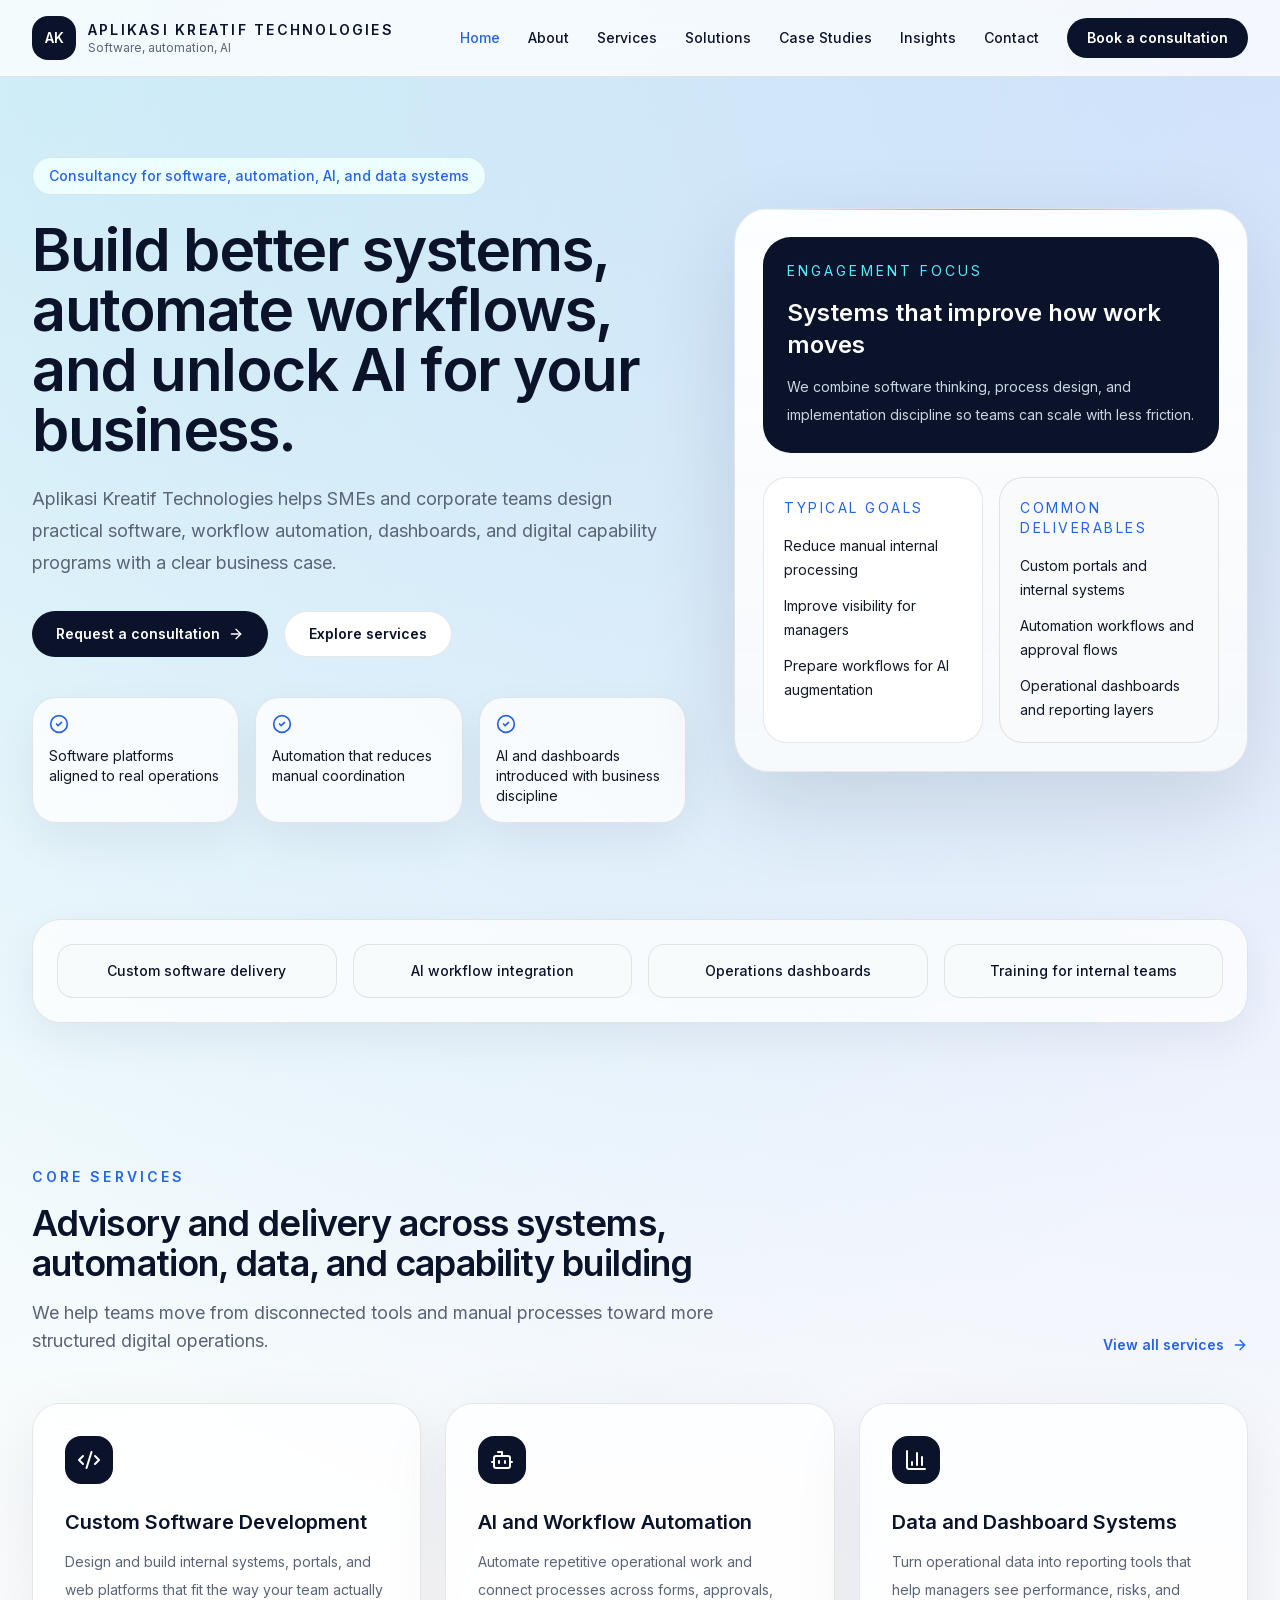
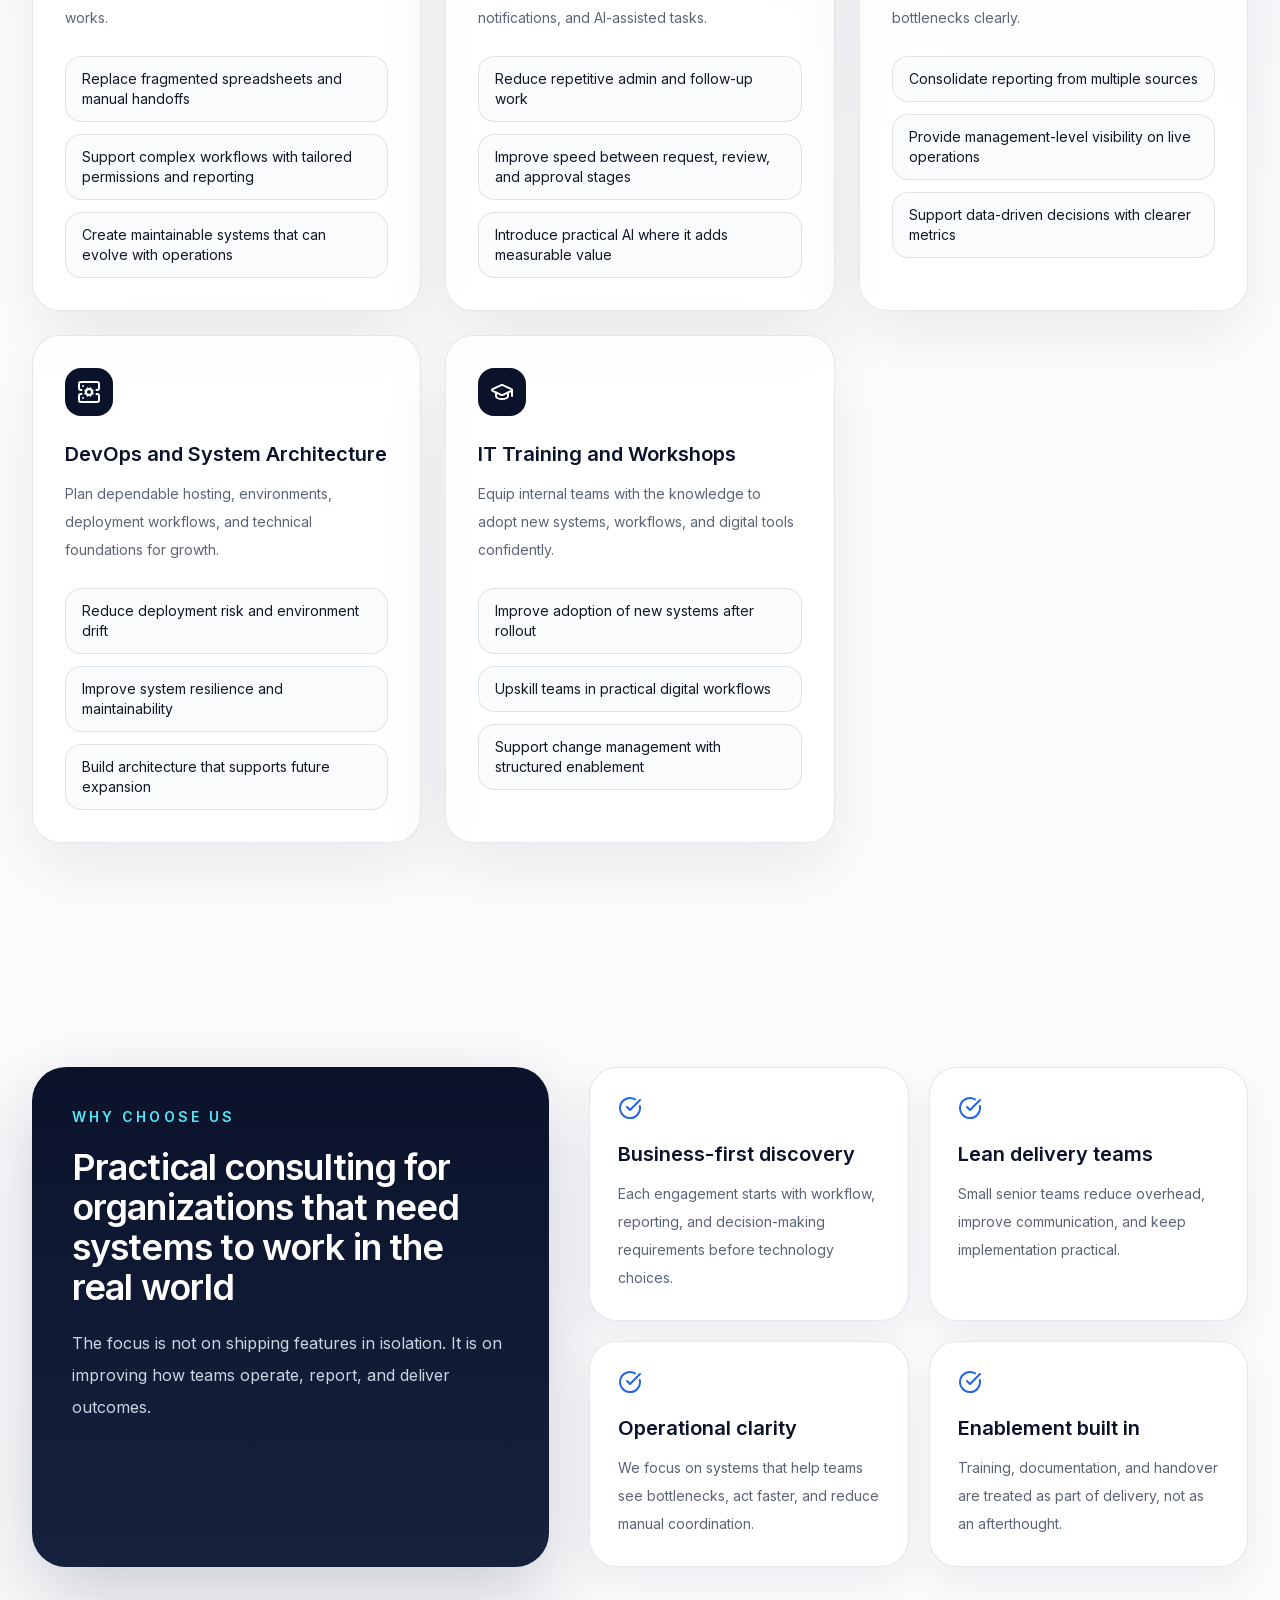
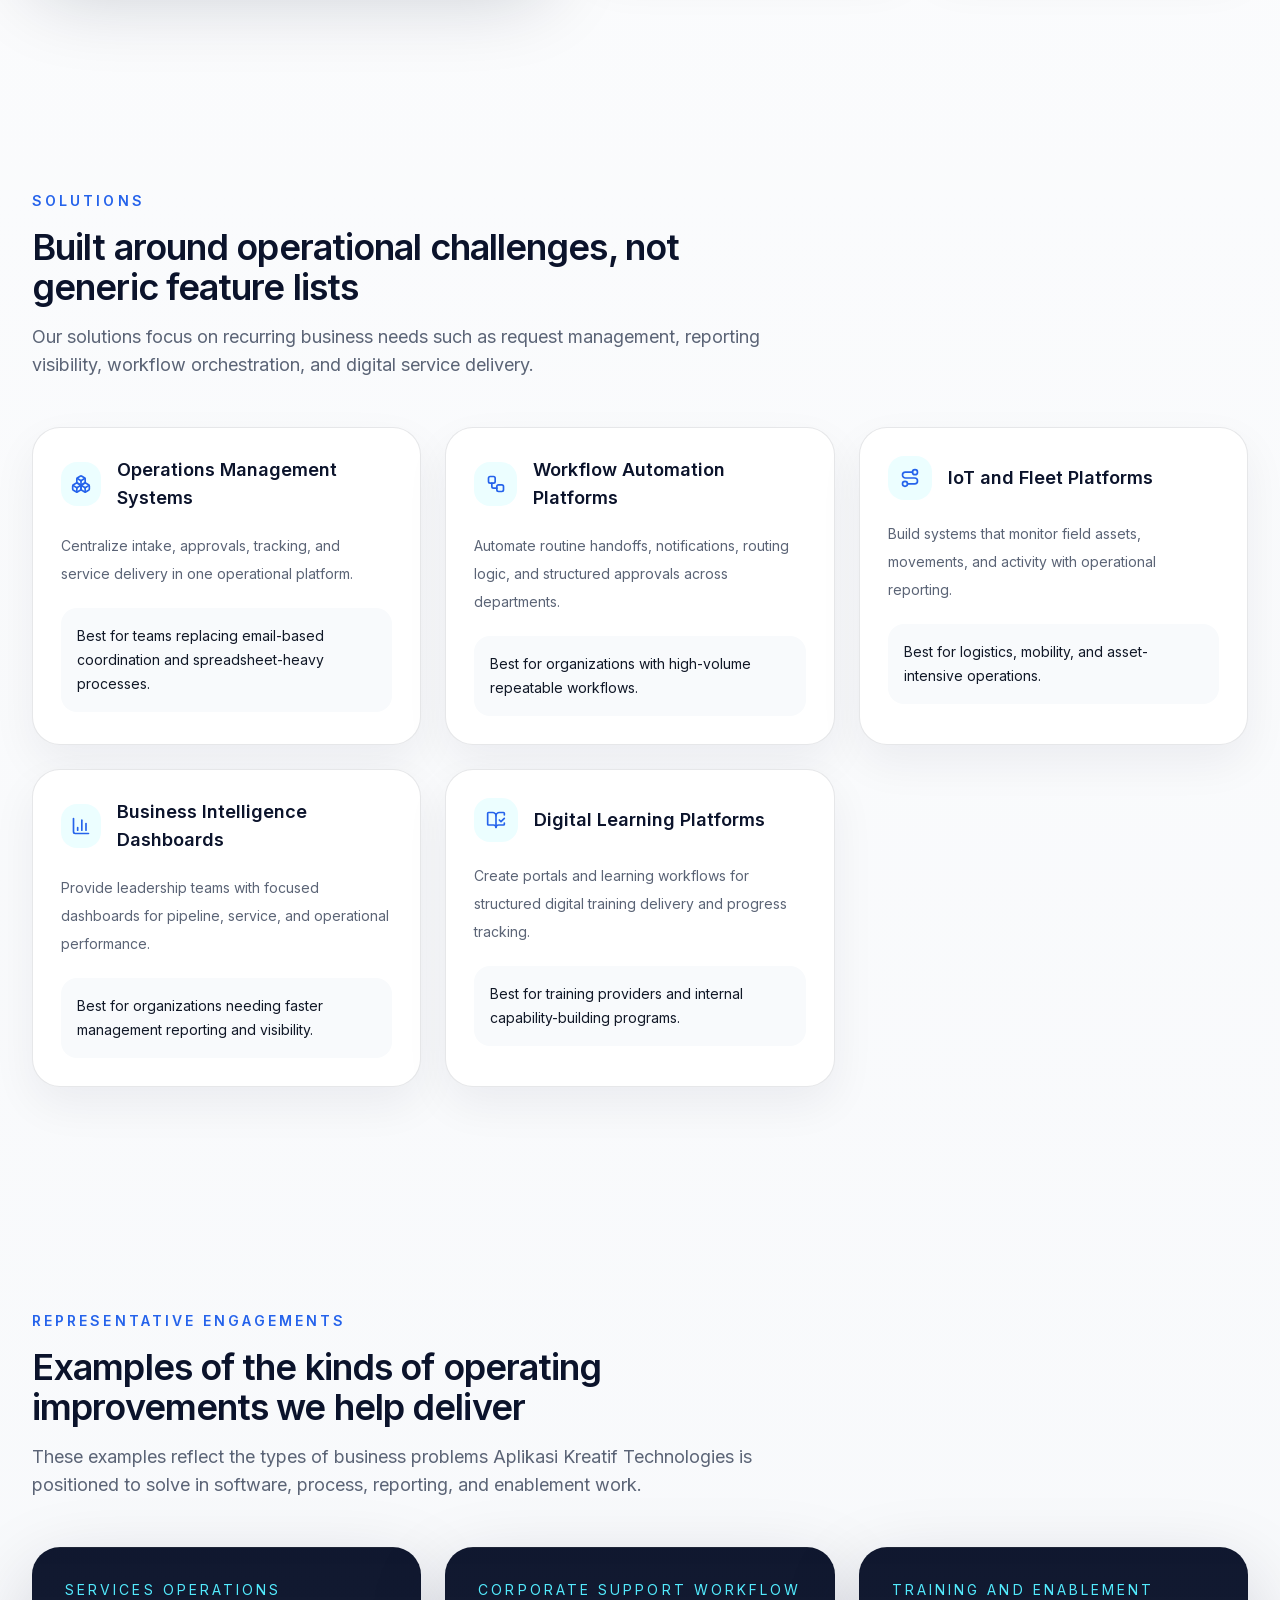
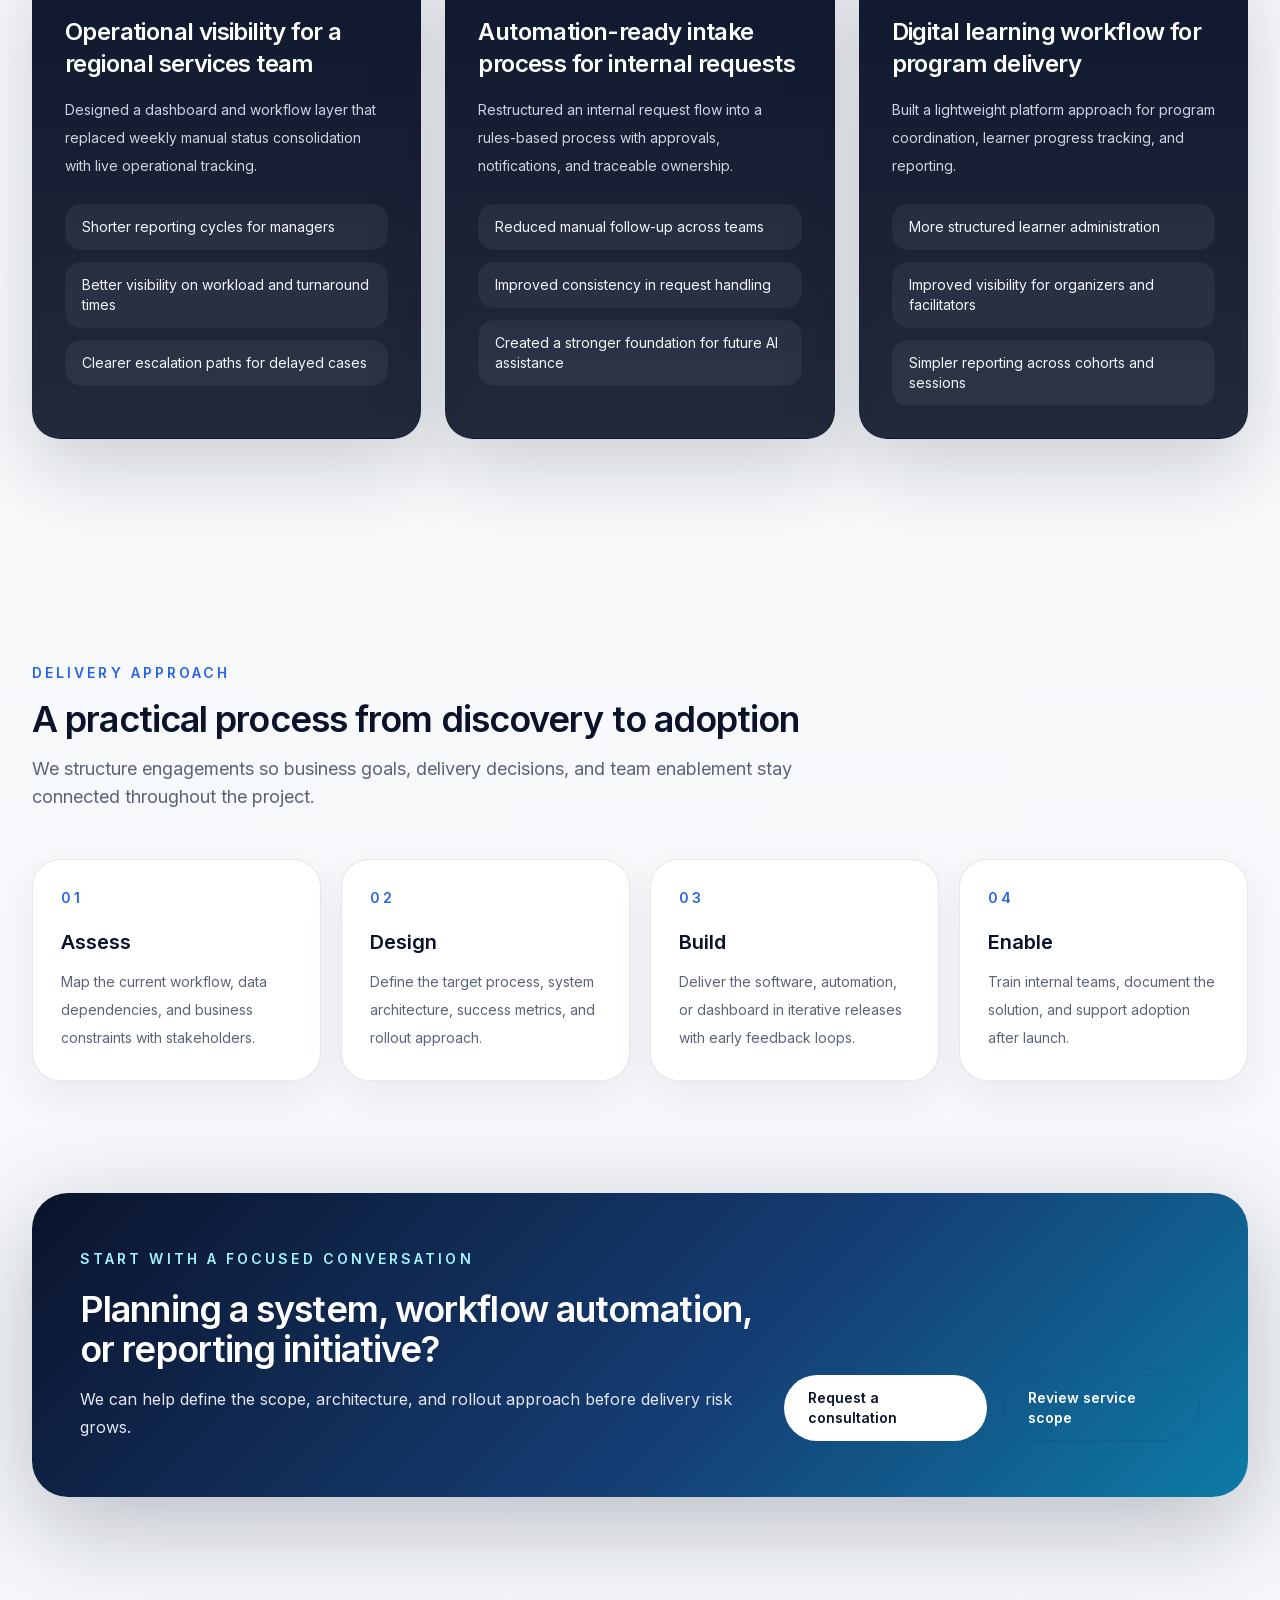
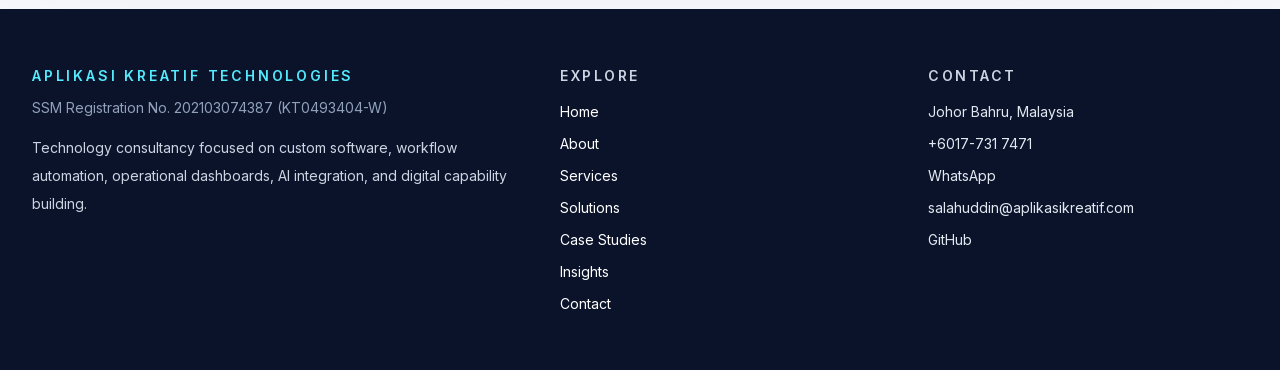
==== index.html @ dd360f5b "2026" ====
<!DOCTYPE html><!--YlWiysa69Iw7ZSYJFcOo1--><html lang="en"><head><meta charSet="utf-8"/><meta name="viewport" content="width=device-width, initial-scale=1"/><link rel="preload" href="/_next/static/media/83afe278b6a6bb3c-s.p.3a6ba036.woff2" as="font" crossorigin="" type="font/woff2"/><link rel="stylesheet" href="/_next/static/chunks/e46273b82d62256c.css" data-precedence="next"/><link rel="preload" as="script" fetchPriority="low" href="/_next/static/chunks/26e423fffceba34a.js"/><script src="/_next/static/chunks/82abf2d65f5428ae.js" async=""></script><script src="/_next/static/chunks/d1e380e53588e373.js" async=""></script><script src="/_next/static/chunks/69be39811437728d.js" async=""></script><script src="/_next/static/chunks/turbopack-18483c0eb76a7975.js" async=""></script><script src="/_next/static/chunks/53022fdae4108967.js" async=""></script><script src="/_next/static/chunks/ff1a16fafef87110.js" async=""></script><script src="/_next/static/chunks/d2be314c3ece3fbe.js" async=""></script><script src="/_next/static/chunks/e242242958cd4f92.js" async=""></script><meta name="next-size-adjust" content=""/><meta name="theme-color" content="#0B132B"/><title>Aplikasi Kreatif Technologies</title><meta name="description" content="Premium technology consultancy website for software development, workflow automation, dashboards, AI integration, and IT training."/><meta name="keywords" content="custom software development malaysia,AI automation malaysia,workflow automation system,dashboard development,IT training malaysia"/><link rel="canonical" href="https://aplikasikreatif.com/"/><meta property="og:title" content="Aplikasi Kreatif Technologies"/><meta property="og:description" content="Premium technology consultancy website for software development, workflow automation, dashboards, AI integration, and IT training."/><meta property="og:url" content="https://aplikasikreatif.com/"/><meta property="og:site_name" content="Aplikasi Kreatif Technologies"/><meta property="og:locale" content="en_MY"/><meta property="og:type" content="website"/><meta name="twitter:card" content="summary_large_image"/><meta name="twitter:title" content="Aplikasi Kreatif Technologies"/><meta name="twitter:description" content="Premium technology consultancy website for software development, workflow automation, dashboards, AI integration, and IT training."/><link rel="icon" href="/icon.svg?icon.4bb76738.svg" sizes="any" type="image/svg+xml"/><script src="/_next/static/chunks/a6dad97d9634a72d.js" noModule=""></script></head><body class="inter_2fe1ab3d-module__-T-KAq__variable font-sans antialiased"><div hidden=""><!--$--><!--/$--></div><div class="relative min-h-screen"><header class="sticky top-0 z-50 border-b border-white/60 bg-white/76 backdrop-blur-xl"><div class="mx-auto flex max-w-7xl items-center justify-between px-6 py-4 lg:px-8"><a class="flex items-center gap-3" href="/"><div class="flex h-11 w-11 items-center justify-center rounded-2xl bg-[var(--color-navy)] text-sm font-semibold text-white">AK</div><div><p class="text-sm font-semibold uppercase tracking-[0.16em] text-[var(--color-navy)]">Aplikasi Kreatif Technologies</p><p class="text-xs text-[var(--color-muted)]">Software, automation, AI</p></div></a><nav class="hidden items-center gap-7 lg:flex"><a class="text-sm font-medium text-[var(--color-blue)]" href="/">Home</a><a class="text-sm font-medium text-[var(--color-navy)]" href="/about/">About</a><a class="text-sm font-medium text-[var(--color-navy)]" href="/services/">Services</a><a class="text-sm font-medium text-[var(--color-navy)]" href="/solutions/">Solutions</a><a class="text-sm font-medium text-[var(--color-navy)]" href="/case-studies/">Case Studies</a><a class="text-sm font-medium text-[var(--color-navy)]" href="/insights/">Insights</a><a class="text-sm font-medium text-[var(--color-navy)]" href="/contact/">Contact</a><a class="inline-flex items-center rounded-full bg-[var(--color-navy)] px-5 py-2.5 text-sm font-semibold text-white" href="/contact/">Book a consultation</a></nav><button type="button" class="inline-flex h-11 w-11 items-center justify-center rounded-2xl border border-[var(--color-border)] bg-white text-[var(--color-navy)] lg:hidden" aria-expanded="false" aria-label="Toggle navigation menu"><svg xmlns="http://www.w3.org/2000/svg" width="24" height="24" viewBox="0 0 24 24" fill="none" stroke="currentColor" stroke-width="2" stroke-linecap="round" stroke-linejoin="round" class="lucide lucide-menu h-5 w-5" aria-hidden="true"><path d="M4 5h16"></path><path d="M4 12h16"></path><path d="M4 19h16"></path></svg></button></div></header><main><section class="pt-16 pb-12 sm:pt-20 sm:pb-16"><div class="mx-auto grid max-w-7xl gap-12 px-6 lg:grid-cols-[1.12fr_0.88fr] lg:items-center lg:px-8"><div><div class="inline-flex items-center gap-2 rounded-full border border-cyan-200 bg-cyan-50 px-4 py-2 text-sm font-medium text-[var(--color-blue)]" style="opacity:0;transform:translateY(12px)">Consultancy for software, automation, AI, and data systems</div><h1 class="mt-6 text-5xl font-semibold tracking-tight text-[var(--color-navy)] sm:text-6xl" style="opacity:0;transform:translateY(18px)">Build better systems, automate workflows, and unlock AI for your business.</h1><p class="mt-6 max-w-2xl text-base leading-8 text-[var(--color-muted)] sm:text-lg" style="opacity:0;transform:translateY(18px)">Aplikasi Kreatif Technologies helps SMEs and corporate teams design practical software, workflow automation, dashboards, and digital capability programs with a clear business case.</p><div class="mt-8 flex flex-col gap-4 sm:flex-row" style="opacity:0;transform:translateY(18px)"><a class="inline-flex items-center justify-center gap-2 rounded-full bg-[var(--color-navy)] px-6 py-3 text-sm font-semibold text-white" href="/contact/">Request a consultation<svg xmlns="http://www.w3.org/2000/svg" width="24" height="24" viewBox="0 0 24 24" fill="none" stroke="currentColor" stroke-width="2" stroke-linecap="round" stroke-linejoin="round" class="lucide lucide-arrow-right h-4 w-4" aria-hidden="true"><path d="M5 12h14"></path><path d="m12 5 7 7-7 7"></path></svg></a><a class="inline-flex items-center justify-center rounded-full border border-[var(--color-border)] bg-white px-6 py-3 text-sm font-semibold text-[var(--color-navy)]" href="/services/">Explore services</a></div><div class="mt-10 grid gap-4 sm:grid-cols-3" style="opacity:0;transform:translateY(18px)"><div class="rounded-[24px] border border-white/60 bg-white/78 p-4 text-sm text-[var(--color-foreground)] shadow-[0_18px_44px_rgba(11,19,43,0.06)]"><svg xmlns="http://www.w3.org/2000/svg" width="24" height="24" viewBox="0 0 24 24" fill="none" stroke="currentColor" stroke-width="2" stroke-linecap="round" stroke-linejoin="round" class="lucide lucide-circle-check mb-3 h-5 w-5 text-[var(--color-blue)]" aria-hidden="true"><circle cx="12" cy="12" r="10"></circle><path d="m9 12 2 2 4-4"></path></svg>Software platforms aligned to real operations</div><div class="rounded-[24px] border border-white/60 bg-white/78 p-4 text-sm text-[var(--color-foreground)] shadow-[0_18px_44px_rgba(11,19,43,0.06)]"><svg xmlns="http://www.w3.org/2000/svg" width="24" height="24" viewBox="0 0 24 24" fill="none" stroke="currentColor" stroke-width="2" stroke-linecap="round" stroke-linejoin="round" class="lucide lucide-circle-check mb-3 h-5 w-5 text-[var(--color-blue)]" aria-hidden="true"><circle cx="12" cy="12" r="10"></circle><path d="m9 12 2 2 4-4"></path></svg>Automation that reduces manual coordination</div><div class="rounded-[24px] border border-white/60 bg-white/78 p-4 text-sm text-[var(--color-foreground)] shadow-[0_18px_44px_rgba(11,19,43,0.06)]"><svg xmlns="http://www.w3.org/2000/svg" width="24" height="24" viewBox="0 0 24 24" fill="none" stroke="currentColor" stroke-width="2" stroke-linecap="round" stroke-linejoin="round" class="lucide lucide-circle-check mb-3 h-5 w-5 text-[var(--color-blue)]" aria-hidden="true"><circle cx="12" cy="12" r="10"></circle><path d="m9 12 2 2 4-4"></path></svg>AI and dashboards introduced with business discipline</div></div></div><div class="relative overflow-hidden rounded-[34px] border border-white/60 bg-[linear-gradient(180deg,rgba(255,255,255,0.95),rgba(248,250,252,0.92))] p-7 shadow-[0_32px_90px_rgba(11,19,43,0.12)]" style="opacity:0;transform:translateY(20px) scale(0.98)"><div class="absolute inset-x-0 top-0 h-px bg-[linear-gradient(90deg,transparent,rgba(6,182,212,0.8),transparent)]"></div><div class="rounded-[28px] bg-[var(--color-navy)] p-6 text-white"><p class="text-sm uppercase tracking-[0.22em] text-cyan-300">Engagement focus</p><h2 class="mt-4 text-2xl font-semibold">Systems that improve how work moves</h2><p class="mt-3 text-sm leading-7 text-slate-300">We combine software thinking, process design, and implementation discipline so teams can scale with less friction.</p></div><div class="mt-6 grid gap-4 md:grid-cols-2"><div class="rounded-[24px] border border-[var(--color-border)] bg-white p-5"><p class="text-sm uppercase tracking-[0.18em] text-[var(--color-blue)]">Typical goals</p><ul class="mt-4 space-y-3 text-sm leading-6 text-[var(--color-foreground)]"><li>Reduce manual internal processing</li><li>Improve visibility for managers</li><li>Prepare workflows for AI augmentation</li></ul></div><div class="rounded-[24px] border border-[var(--color-border)] bg-slate-50 p-5"><p class="text-sm uppercase tracking-[0.18em] text-[var(--color-blue)]">Common deliverables</p><ul class="mt-4 space-y-3 text-sm leading-6 text-[var(--color-foreground)]"><li>Custom portals and internal systems</li><li>Automation workflows and approval flows</li><li>Operational dashboards and reporting layers</li></ul></div></div></div></div></section><section class="py-8"><div class="mx-auto max-w-7xl px-6 lg:px-8"><div class="rounded-[28px] border border-white/50 bg-white/72 px-6 py-6 shadow-[0_16px_44px_rgba(11,19,43,0.06)] backdrop-blur"><div class="grid gap-4 text-sm font-medium text-[var(--color-navy)] sm:grid-cols-2 xl:grid-cols-4"><div class="rounded-2xl border border-[var(--color-border)] bg-slate-50/80 px-4 py-4 text-center">Custom software delivery</div><div class="rounded-2xl border border-[var(--color-border)] bg-slate-50/80 px-4 py-4 text-center">AI workflow integration</div><div class="rounded-2xl border border-[var(--color-border)] bg-slate-50/80 px-4 py-4 text-center">Operations dashboards</div><div class="rounded-2xl border border-[var(--color-border)] bg-slate-50/80 px-4 py-4 text-center">Training for internal teams</div></div></div></div></section><section id="services" class="py-24 sm:py-28"><div class="mx-auto max-w-7xl px-6 lg:px-8"><div class="flex flex-col gap-8 lg:flex-row lg:items-end lg:justify-between"><div class="max-w-3xl"><p class="text-sm font-semibold uppercase tracking-[0.22em] text-[var(--color-blue)]">Core services</p><h2 class="mt-4 text-3xl font-semibold tracking-tight text-[var(--color-navy)] sm:text-4xl">Advisory and delivery across systems, automation, data, and capability building</h2><p class="mt-4 text-base leading-7 text-[var(--color-muted)] sm:text-lg">We help teams move from disconnected tools and manual processes toward more structured digital operations.</p></div><a class="inline-flex items-center gap-2 text-sm font-semibold text-[var(--color-blue)]" href="/services/">View all services<svg xmlns="http://www.w3.org/2000/svg" width="24" height="24" viewBox="0 0 24 24" fill="none" stroke="currentColor" stroke-width="2" stroke-linecap="round" stroke-linejoin="round" class="lucide lucide-arrow-right h-4 w-4" aria-hidden="true"><path d="M5 12h14"></path><path d="m12 5 7 7-7 7"></path></svg></a></div><div class="mt-12 grid gap-6 lg:grid-cols-2 xl:grid-cols-3"><article class="rounded-[28px] border border-white/60 bg-white/78 p-8 shadow-[0_24px_70px_rgba(11,19,43,0.08)] backdrop-blur"><div class="flex h-12 w-12 items-center justify-center rounded-2xl bg-[var(--color-navy)] text-white"><svg xmlns="http://www.w3.org/2000/svg" width="24" height="24" viewBox="0 0 24 24" fill="none" stroke="currentColor" stroke-width="2" stroke-linecap="round" stroke-linejoin="round" class="lucide lucide-code-xml h-6 w-6" aria-hidden="true"><path d="m18 16 4-4-4-4"></path><path d="m6 8-4 4 4 4"></path><path d="m14.5 4-5 16"></path></svg></div><h3 class="mt-6 text-xl font-semibold text-[var(--color-navy)]">Custom Software Development</h3><p class="mt-3 text-sm leading-7 text-[var(--color-muted)]">Design and build internal systems, portals, and web platforms that fit the way your team actually works.</p><ul class="mt-6 space-y-3 text-sm text-[var(--color-foreground)]"><li class="rounded-2xl border border-[var(--color-border)] bg-slate-50/80 px-4 py-3">Replace fragmented spreadsheets and manual handoffs</li><li class="rounded-2xl border border-[var(--color-border)] bg-slate-50/80 px-4 py-3">Support complex workflows with tailored permissions and reporting</li><li class="rounded-2xl border border-[var(--color-border)] bg-slate-50/80 px-4 py-3">Create maintainable systems that can evolve with operations</li></ul></article><article class="rounded-[28px] border border-white/60 bg-white/78 p-8 shadow-[0_24px_70px_rgba(11,19,43,0.08)] backdrop-blur"><div class="flex h-12 w-12 items-center justify-center rounded-2xl bg-[var(--color-navy)] text-white"><svg xmlns="http://www.w3.org/2000/svg" width="24" height="24" viewBox="0 0 24 24" fill="none" stroke="currentColor" stroke-width="2" stroke-linecap="round" stroke-linejoin="round" class="lucide lucide-bot h-6 w-6" aria-hidden="true"><path d="M12 8V4H8"></path><rect width="16" height="12" x="4" y="8" rx="2"></rect><path d="M2 14h2"></path><path d="M20 14h2"></path><path d="M15 13v2"></path><path d="M9 13v2"></path></svg></div><h3 class="mt-6 text-xl font-semibold text-[var(--color-navy)]">AI and Workflow Automation</h3><p class="mt-3 text-sm leading-7 text-[var(--color-muted)]">Automate repetitive operational work and connect processes across forms, approvals, notifications, and AI-assisted tasks.</p><ul class="mt-6 space-y-3 text-sm text-[var(--color-foreground)]"><li class="rounded-2xl border border-[var(--color-border)] bg-slate-50/80 px-4 py-3">Reduce repetitive admin and follow-up work</li><li class="rounded-2xl border border-[var(--color-border)] bg-slate-50/80 px-4 py-3">Improve speed between request, review, and approval stages</li><li class="rounded-2xl border border-[var(--color-border)] bg-slate-50/80 px-4 py-3">Introduce practical AI where it adds measurable value</li></ul></article><article class="rounded-[28px] border border-white/60 bg-white/78 p-8 shadow-[0_24px_70px_rgba(11,19,43,0.08)] backdrop-blur"><div class="flex h-12 w-12 items-center justify-center rounded-2xl bg-[var(--color-navy)] text-white"><svg xmlns="http://www.w3.org/2000/svg" width="24" height="24" viewBox="0 0 24 24" fill="none" stroke="currentColor" stroke-width="2" stroke-linecap="round" stroke-linejoin="round" class="lucide lucide-chart-column h-6 w-6" aria-hidden="true"><path d="M3 3v16a2 2 0 0 0 2 2h16"></path><path d="M18 17V9"></path><path d="M13 17V5"></path><path d="M8 17v-3"></path></svg></div><h3 class="mt-6 text-xl font-semibold text-[var(--color-navy)]">Data and Dashboard Systems</h3><p class="mt-3 text-sm leading-7 text-[var(--color-muted)]">Turn operational data into reporting tools that help managers see performance, risks, and bottlenecks clearly.</p><ul class="mt-6 space-y-3 text-sm text-[var(--color-foreground)]"><li class="rounded-2xl border border-[var(--color-border)] bg-slate-50/80 px-4 py-3">Consolidate reporting from multiple sources</li><li class="rounded-2xl border border-[var(--color-border)] bg-slate-50/80 px-4 py-3">Provide management-level visibility on live operations</li><li class="rounded-2xl border border-[var(--color-border)] bg-slate-50/80 px-4 py-3">Support data-driven decisions with clearer metrics</li></ul></article><article class="rounded-[28px] border border-white/60 bg-white/78 p-8 shadow-[0_24px_70px_rgba(11,19,43,0.08)] backdrop-blur"><div class="flex h-12 w-12 items-center justify-center rounded-2xl bg-[var(--color-navy)] text-white"><svg xmlns="http://www.w3.org/2000/svg" width="24" height="24" viewBox="0 0 24 24" fill="none" stroke="currentColor" stroke-width="2" stroke-linecap="round" stroke-linejoin="round" class="lucide lucide-server-cog h-6 w-6" aria-hidden="true"><path d="m10.852 14.772-.383.923"></path><path d="M13.148 14.772a3 3 0 1 0-2.296-5.544l-.383-.923"></path><path d="m13.148 9.228.383-.923"></path><path d="m13.53 15.696-.382-.924a3 3 0 1 1-2.296-5.544"></path><path d="m14.772 10.852.923-.383"></path><path d="m14.772 13.148.923.383"></path><path d="M4.5 10H4a2 2 0 0 1-2-2V4a2 2 0 0 1 2-2h16a2 2 0 0 1 2 2v4a2 2 0 0 1-2 2h-.5"></path><path d="M4.5 14H4a2 2 0 0 0-2 2v4a2 2 0 0 0 2 2h16a2 2 0 0 0 2-2v-4a2 2 0 0 0-2-2h-.5"></path><path d="M6 18h.01"></path><path d="M6 6h.01"></path><path d="m9.228 10.852-.923-.383"></path><path d="m9.228 13.148-.923.383"></path></svg></div><h3 class="mt-6 text-xl font-semibold text-[var(--color-navy)]">DevOps and System Architecture</h3><p class="mt-3 text-sm leading-7 text-[var(--color-muted)]">Plan dependable hosting, environments, deployment workflows, and technical foundations for growth.</p><ul class="mt-6 space-y-3 text-sm text-[var(--color-foreground)]"><li class="rounded-2xl border border-[var(--color-border)] bg-slate-50/80 px-4 py-3">Reduce deployment risk and environment drift</li><li class="rounded-2xl border border-[var(--color-border)] bg-slate-50/80 px-4 py-3">Improve system resilience and maintainability</li><li class="rounded-2xl border border-[var(--color-border)] bg-slate-50/80 px-4 py-3">Build architecture that supports future expansion</li></ul></article><article class="rounded-[28px] border border-white/60 bg-white/78 p-8 shadow-[0_24px_70px_rgba(11,19,43,0.08)] backdrop-blur"><div class="flex h-12 w-12 items-center justify-center rounded-2xl bg-[var(--color-navy)] text-white"><svg xmlns="http://www.w3.org/2000/svg" width="24" height="24" viewBox="0 0 24 24" fill="none" stroke="currentColor" stroke-width="2" stroke-linecap="round" stroke-linejoin="round" class="lucide lucide-graduation-cap h-6 w-6" aria-hidden="true"><path d="M21.42 10.922a1 1 0 0 0-.019-1.838L12.83 5.18a2 2 0 0 0-1.66 0L2.6 9.08a1 1 0 0 0 0 1.832l8.57 3.908a2 2 0 0 0 1.66 0z"></path><path d="M22 10v6"></path><path d="M6 12.5V16a6 3 0 0 0 12 0v-3.5"></path></svg></div><h3 class="mt-6 text-xl font-semibold text-[var(--color-navy)]">IT Training and Workshops</h3><p class="mt-3 text-sm leading-7 text-[var(--color-muted)]">Equip internal teams with the knowledge to adopt new systems, workflows, and digital tools confidently.</p><ul class="mt-6 space-y-3 text-sm text-[var(--color-foreground)]"><li class="rounded-2xl border border-[var(--color-border)] bg-slate-50/80 px-4 py-3">Improve adoption of new systems after rollout</li><li class="rounded-2xl border border-[var(--color-border)] bg-slate-50/80 px-4 py-3">Upskill teams in practical digital workflows</li><li class="rounded-2xl border border-[var(--color-border)] bg-slate-50/80 px-4 py-3">Support change management with structured enablement</li></ul></article></div></div></section><section class="py-24 sm:py-28"><div class="mx-auto grid max-w-7xl gap-10 px-6 lg:grid-cols-[0.88fr_1.12fr] lg:px-8"><div class="rounded-[34px] bg-[linear-gradient(180deg,#0B132B,#16213E)] p-8 text-white shadow-[0_28px_80px_rgba(11,19,43,0.2)] sm:p-10"><p class="text-sm font-semibold uppercase tracking-[0.22em] text-cyan-300">Why choose us</p><h2 class="mt-5 text-3xl font-semibold tracking-tight sm:text-4xl">Practical consulting for organizations that need systems to work in the real world</h2><p class="mt-5 text-base leading-8 text-slate-300">The focus is not on shipping features in isolation. It is on improving how teams operate, report, and deliver outcomes.</p></div><div class="grid gap-5 sm:grid-cols-2"><article class="rounded-[28px] border border-[var(--color-border)] bg-white p-7 shadow-[0_16px_44px_rgba(11,19,43,0.06)]"><svg xmlns="http://www.w3.org/2000/svg" width="24" height="24" viewBox="0 0 24 24" fill="none" stroke="currentColor" stroke-width="2" stroke-linecap="round" stroke-linejoin="round" class="lucide lucide-circle-check-big h-6 w-6 text-[var(--color-blue)]" aria-hidden="true"><path d="M21.801 10A10 10 0 1 1 17 3.335"></path><path d="m9 11 3 3L22 4"></path></svg><h3 class="mt-5 text-xl font-semibold text-[var(--color-navy)]">Business-first discovery</h3><p class="mt-3 text-sm leading-7 text-[var(--color-muted)]">Each engagement starts with workflow, reporting, and decision-making requirements before technology choices.</p></article><article class="rounded-[28px] border border-[var(--color-border)] bg-white p-7 shadow-[0_16px_44px_rgba(11,19,43,0.06)]"><svg xmlns="http://www.w3.org/2000/svg" width="24" height="24" viewBox="0 0 24 24" fill="none" stroke="currentColor" stroke-width="2" stroke-linecap="round" stroke-linejoin="round" class="lucide lucide-circle-check-big h-6 w-6 text-[var(--color-blue)]" aria-hidden="true"><path d="M21.801 10A10 10 0 1 1 17 3.335"></path><path d="m9 11 3 3L22 4"></path></svg><h3 class="mt-5 text-xl font-semibold text-[var(--color-navy)]">Lean delivery teams</h3><p class="mt-3 text-sm leading-7 text-[var(--color-muted)]">Small senior teams reduce overhead, improve communication, and keep implementation practical.</p></article><article class="rounded-[28px] border border-[var(--color-border)] bg-white p-7 shadow-[0_16px_44px_rgba(11,19,43,0.06)]"><svg xmlns="http://www.w3.org/2000/svg" width="24" height="24" viewBox="0 0 24 24" fill="none" stroke="currentColor" stroke-width="2" stroke-linecap="round" stroke-linejoin="round" class="lucide lucide-circle-check-big h-6 w-6 text-[var(--color-blue)]" aria-hidden="true"><path d="M21.801 10A10 10 0 1 1 17 3.335"></path><path d="m9 11 3 3L22 4"></path></svg><h3 class="mt-5 text-xl font-semibold text-[var(--color-navy)]">Operational clarity</h3><p class="mt-3 text-sm leading-7 text-[var(--color-muted)]">We focus on systems that help teams see bottlenecks, act faster, and reduce manual coordination.</p></article><article class="rounded-[28px] border border-[var(--color-border)] bg-white p-7 shadow-[0_16px_44px_rgba(11,19,43,0.06)]"><svg xmlns="http://www.w3.org/2000/svg" width="24" height="24" viewBox="0 0 24 24" fill="none" stroke="currentColor" stroke-width="2" stroke-linecap="round" stroke-linejoin="round" class="lucide lucide-circle-check-big h-6 w-6 text-[var(--color-blue)]" aria-hidden="true"><path d="M21.801 10A10 10 0 1 1 17 3.335"></path><path d="m9 11 3 3L22 4"></path></svg><h3 class="mt-5 text-xl font-semibold text-[var(--color-navy)]">Enablement built in</h3><p class="mt-3 text-sm leading-7 text-[var(--color-muted)]">Training, documentation, and handover are treated as part of delivery, not as an afterthought.</p></article></div></div></section><section id="solutions" class="py-24 sm:py-28"><div class="mx-auto max-w-7xl px-6 lg:px-8"><div class="max-w-3xl"><p class="text-sm font-semibold uppercase tracking-[0.22em] text-[var(--color-blue)]">Solutions</p><h2 class="mt-4 text-3xl font-semibold tracking-tight text-[var(--color-navy)] sm:text-4xl">Built around operational challenges, not generic feature lists</h2><p class="mt-4 text-base leading-7 text-[var(--color-muted)] sm:text-lg">Our solutions focus on recurring business needs such as request management, reporting visibility, workflow orchestration, and digital service delivery.</p></div><div class="mt-12 grid gap-6 lg:grid-cols-2 xl:grid-cols-3"><article class="rounded-[28px] border border-[var(--color-border)] bg-white p-7 shadow-[0_18px_45px_rgba(11,19,43,0.06)]"><div class="flex items-center gap-4"><div class="flex h-11 w-11 items-center justify-center rounded-2xl bg-cyan-50 text-[var(--color-blue)]"><svg xmlns="http://www.w3.org/2000/svg" width="24" height="24" viewBox="0 0 24 24" fill="none" stroke="currentColor" stroke-width="2" stroke-linecap="round" stroke-linejoin="round" class="lucide lucide-boxes h-5 w-5" aria-hidden="true"><path d="M2.97 12.92A2 2 0 0 0 2 14.63v3.24a2 2 0 0 0 .97 1.71l3 1.8a2 2 0 0 0 2.06 0L12 19v-5.5l-5-3-4.03 2.42Z"></path><path d="m7 16.5-4.74-2.85"></path><path d="m7 16.5 5-3"></path><path d="M7 16.5v5.17"></path><path d="M12 13.5V19l3.97 2.38a2 2 0 0 0 2.06 0l3-1.8a2 2 0 0 0 .97-1.71v-3.24a2 2 0 0 0-.97-1.71L17 10.5l-5 3Z"></path><path d="m17 16.5-5-3"></path><path d="m17 16.5 4.74-2.85"></path><path d="M17 16.5v5.17"></path><path d="M7.97 4.42A2 2 0 0 0 7 6.13v4.37l5 3 5-3V6.13a2 2 0 0 0-.97-1.71l-3-1.8a2 2 0 0 0-2.06 0l-3 1.8Z"></path><path d="M12 8 7.26 5.15"></path><path d="m12 8 4.74-2.85"></path><path d="M12 13.5V8"></path></svg></div><h3 class="text-lg font-semibold text-[var(--color-navy)]">Operations Management Systems</h3></div><p class="mt-5 text-sm leading-7 text-[var(--color-muted)]">Centralize intake, approvals, tracking, and service delivery in one operational platform.</p><p class="mt-5 rounded-2xl bg-slate-50 px-4 py-4 text-sm leading-6 text-[var(--color-foreground)]">Best for teams replacing email-based coordination and spreadsheet-heavy processes.</p></article><article class="rounded-[28px] border border-[var(--color-border)] bg-white p-7 shadow-[0_18px_45px_rgba(11,19,43,0.06)]"><div class="flex items-center gap-4"><div class="flex h-11 w-11 items-center justify-center rounded-2xl bg-cyan-50 text-[var(--color-blue)]"><svg xmlns="http://www.w3.org/2000/svg" width="24" height="24" viewBox="0 0 24 24" fill="none" stroke="currentColor" stroke-width="2" stroke-linecap="round" stroke-linejoin="round" class="lucide lucide-workflow h-5 w-5" aria-hidden="true"><rect width="8" height="8" x="3" y="3" rx="2"></rect><path d="M7 11v4a2 2 0 0 0 2 2h4"></path><rect width="8" height="8" x="13" y="13" rx="2"></rect></svg></div><h3 class="text-lg font-semibold text-[var(--color-navy)]">Workflow Automation Platforms</h3></div><p class="mt-5 text-sm leading-7 text-[var(--color-muted)]">Automate routine handoffs, notifications, routing logic, and structured approvals across departments.</p><p class="mt-5 rounded-2xl bg-slate-50 px-4 py-4 text-sm leading-6 text-[var(--color-foreground)]">Best for organizations with high-volume repeatable workflows.</p></article><article class="rounded-[28px] border border-[var(--color-border)] bg-white p-7 shadow-[0_18px_45px_rgba(11,19,43,0.06)]"><div class="flex items-center gap-4"><div class="flex h-11 w-11 items-center justify-center rounded-2xl bg-cyan-50 text-[var(--color-blue)]"><svg xmlns="http://www.w3.org/2000/svg" width="24" height="24" viewBox="0 0 24 24" fill="none" stroke="currentColor" stroke-width="2" stroke-linecap="round" stroke-linejoin="round" class="lucide lucide-route h-5 w-5" aria-hidden="true"><circle cx="6" cy="19" r="3"></circle><path d="M9 19h8.5a3.5 3.5 0 0 0 0-7h-11a3.5 3.5 0 0 1 0-7H15"></path><circle cx="18" cy="5" r="3"></circle></svg></div><h3 class="text-lg font-semibold text-[var(--color-navy)]">IoT and Fleet Platforms</h3></div><p class="mt-5 text-sm leading-7 text-[var(--color-muted)]">Build systems that monitor field assets, movements, and activity with operational reporting.</p><p class="mt-5 rounded-2xl bg-slate-50 px-4 py-4 text-sm leading-6 text-[var(--color-foreground)]">Best for logistics, mobility, and asset-intensive operations.</p></article><article class="rounded-[28px] border border-[var(--color-border)] bg-white p-7 shadow-[0_18px_45px_rgba(11,19,43,0.06)]"><div class="flex items-center gap-4"><div class="flex h-11 w-11 items-center justify-center rounded-2xl bg-cyan-50 text-[var(--color-blue)]"><svg xmlns="http://www.w3.org/2000/svg" width="24" height="24" viewBox="0 0 24 24" fill="none" stroke="currentColor" stroke-width="2" stroke-linecap="round" stroke-linejoin="round" class="lucide lucide-chart-column h-5 w-5" aria-hidden="true"><path d="M3 3v16a2 2 0 0 0 2 2h16"></path><path d="M18 17V9"></path><path d="M13 17V5"></path><path d="M8 17v-3"></path></svg></div><h3 class="text-lg font-semibold text-[var(--color-navy)]">Business Intelligence Dashboards</h3></div><p class="mt-5 text-sm leading-7 text-[var(--color-muted)]">Provide leadership teams with focused dashboards for pipeline, service, and operational performance.</p><p class="mt-5 rounded-2xl bg-slate-50 px-4 py-4 text-sm leading-6 text-[var(--color-foreground)]">Best for organizations needing faster management reporting and visibility.</p></article><article class="rounded-[28px] border border-[var(--color-border)] bg-white p-7 shadow-[0_18px_45px_rgba(11,19,43,0.06)]"><div class="flex items-center gap-4"><div class="flex h-11 w-11 items-center justify-center rounded-2xl bg-cyan-50 text-[var(--color-blue)]"><svg xmlns="http://www.w3.org/2000/svg" width="24" height="24" viewBox="0 0 24 24" fill="none" stroke="currentColor" stroke-width="2" stroke-linecap="round" stroke-linejoin="round" class="lucide lucide-book-open-check h-5 w-5" aria-hidden="true"><path d="M12 21V7"></path><path d="m16 12 2 2 4-4"></path><path d="M22 6V4a1 1 0 0 0-1-1h-5a4 4 0 0 0-4 4 4 4 0 0 0-4-4H3a1 1 0 0 0-1 1v13a1 1 0 0 0 1 1h6a3 3 0 0 1 3 3 3 3 0 0 1 3-3h6a1 1 0 0 0 1-1v-1.3"></path></svg></div><h3 class="text-lg font-semibold text-[var(--color-navy)]">Digital Learning Platforms</h3></div><p class="mt-5 text-sm leading-7 text-[var(--color-muted)]">Create portals and learning workflows for structured digital training delivery and progress tracking.</p><p class="mt-5 rounded-2xl bg-slate-50 px-4 py-4 text-sm leading-6 text-[var(--color-foreground)]">Best for training providers and internal capability-building programs.</p></article></div></div></section><section id="case-studies" class="py-24 sm:py-28"><div class="mx-auto max-w-7xl px-6 lg:px-8"><div class="max-w-3xl"><p class="text-sm font-semibold uppercase tracking-[0.22em] text-[var(--color-blue)]">Representative engagements</p><h2 class="mt-4 text-3xl font-semibold tracking-tight text-[var(--color-navy)] sm:text-4xl">Examples of the kinds of operating improvements we help deliver</h2><p class="mt-4 text-base leading-7 text-[var(--color-muted)] sm:text-lg">These examples reflect the types of business problems Aplikasi Kreatif Technologies is positioned to solve in software, process, reporting, and enablement work.</p></div><div class="mt-12 grid gap-6 lg:grid-cols-3"><article class="flex h-full flex-col rounded-[28px] border border-white/60 bg-[linear-gradient(180deg,rgba(11,19,43,0.98),rgba(15,23,42,0.92))] p-8 text-white shadow-[0_28px_80px_rgba(11,19,43,0.18)]"><p class="text-sm uppercase tracking-[0.22em] text-cyan-300">Services operations</p><h3 class="mt-4 text-2xl font-semibold tracking-tight">Operational visibility for a regional services team</h3><p class="mt-4 text-sm leading-7 text-slate-300">Designed a dashboard and workflow layer that replaced weekly manual status consolidation with live operational tracking.</p><div class="mt-6 space-y-3"><div class="rounded-2xl border border-white/10 bg-white/6 px-4 py-3 text-sm text-slate-100">Shorter reporting cycles for managers</div><div class="rounded-2xl border border-white/10 bg-white/6 px-4 py-3 text-sm text-slate-100">Better visibility on workload and turnaround times</div><div class="rounded-2xl border border-white/10 bg-white/6 px-4 py-3 text-sm text-slate-100">Clearer escalation paths for delayed cases</div></div></article><article class="flex h-full flex-col rounded-[28px] border border-white/60 bg-[linear-gradient(180deg,rgba(11,19,43,0.98),rgba(15,23,42,0.92))] p-8 text-white shadow-[0_28px_80px_rgba(11,19,43,0.18)]"><p class="text-sm uppercase tracking-[0.22em] text-cyan-300">Corporate support workflow</p><h3 class="mt-4 text-2xl font-semibold tracking-tight">Automation-ready intake process for internal requests</h3><p class="mt-4 text-sm leading-7 text-slate-300">Restructured an internal request flow into a rules-based process with approvals, notifications, and traceable ownership.</p><div class="mt-6 space-y-3"><div class="rounded-2xl border border-white/10 bg-white/6 px-4 py-3 text-sm text-slate-100">Reduced manual follow-up across teams</div><div class="rounded-2xl border border-white/10 bg-white/6 px-4 py-3 text-sm text-slate-100">Improved consistency in request handling</div><div class="rounded-2xl border border-white/10 bg-white/6 px-4 py-3 text-sm text-slate-100">Created a stronger foundation for future AI assistance</div></div></article><article class="flex h-full flex-col rounded-[28px] border border-white/60 bg-[linear-gradient(180deg,rgba(11,19,43,0.98),rgba(15,23,42,0.92))] p-8 text-white shadow-[0_28px_80px_rgba(11,19,43,0.18)]"><p class="text-sm uppercase tracking-[0.22em] text-cyan-300">Training and enablement</p><h3 class="mt-4 text-2xl font-semibold tracking-tight">Digital learning workflow for program delivery</h3><p class="mt-4 text-sm leading-7 text-slate-300">Built a lightweight platform approach for program coordination, learner progress tracking, and reporting.</p><div class="mt-6 space-y-3"><div class="rounded-2xl border border-white/10 bg-white/6 px-4 py-3 text-sm text-slate-100">More structured learner administration</div><div class="rounded-2xl border border-white/10 bg-white/6 px-4 py-3 text-sm text-slate-100">Improved visibility for organizers and facilitators</div><div class="rounded-2xl border border-white/10 bg-white/6 px-4 py-3 text-sm text-slate-100">Simpler reporting across cohorts and sessions</div></div></article></div></div></section><section id="process" class="py-24 sm:py-28"><div class="mx-auto max-w-7xl px-6 lg:px-8"><div class="max-w-3xl"><p class="text-sm font-semibold uppercase tracking-[0.22em] text-[var(--color-blue)]">Delivery approach</p><h2 class="mt-4 text-3xl font-semibold tracking-tight text-[var(--color-navy)] sm:text-4xl">A practical process from discovery to adoption</h2><p class="mt-4 text-base leading-7 text-[var(--color-muted)] sm:text-lg">We structure engagements so business goals, delivery decisions, and team enablement stay connected throughout the project.</p></div><div class="mt-12 grid gap-5 md:grid-cols-2 xl:grid-cols-4"><article class="rounded-[28px] border border-[var(--color-border)] bg-white p-7 shadow-[0_16px_44px_rgba(11,19,43,0.06)]"><p class="text-sm font-semibold uppercase tracking-[0.2em] text-[var(--color-blue)]">01</p><h3 class="mt-5 text-xl font-semibold text-[var(--color-navy)]">Assess</h3><p class="mt-3 text-sm leading-7 text-[var(--color-muted)]">Map the current workflow, data dependencies, and business constraints with stakeholders.</p></article><article class="rounded-[28px] border border-[var(--color-border)] bg-white p-7 shadow-[0_16px_44px_rgba(11,19,43,0.06)]"><p class="text-sm font-semibold uppercase tracking-[0.2em] text-[var(--color-blue)]">02</p><h3 class="mt-5 text-xl font-semibold text-[var(--color-navy)]">Design</h3><p class="mt-3 text-sm leading-7 text-[var(--color-muted)]">Define the target process, system architecture, success metrics, and rollout approach.</p></article><article class="rounded-[28px] border border-[var(--color-border)] bg-white p-7 shadow-[0_16px_44px_rgba(11,19,43,0.06)]"><p class="text-sm font-semibold uppercase tracking-[0.2em] text-[var(--color-blue)]">03</p><h3 class="mt-5 text-xl font-semibold text-[var(--color-navy)]">Build</h3><p class="mt-3 text-sm leading-7 text-[var(--color-muted)]">Deliver the software, automation, or dashboard in iterative releases with early feedback loops.</p></article><article class="rounded-[28px] border border-[var(--color-border)] bg-white p-7 shadow-[0_16px_44px_rgba(11,19,43,0.06)]"><p class="text-sm font-semibold uppercase tracking-[0.2em] text-[var(--color-blue)]">04</p><h3 class="mt-5 text-xl font-semibold text-[var(--color-navy)]">Enable</h3><p class="mt-3 text-sm leading-7 text-[var(--color-muted)]">Train internal teams, document the solution, and support adoption after launch.</p></article></div></div></section><section class="pb-24 sm:pb-28"><div class="mx-auto max-w-7xl px-6 lg:px-8"><div class="overflow-hidden rounded-[36px] bg-[linear-gradient(135deg,#0B132B,#153E75_58%,#06B6D4_140%)] px-8 py-12 text-white shadow-[0_28px_100px_rgba(11,19,43,0.26)] sm:px-12 sm:py-14"><p class="text-sm font-semibold uppercase tracking-[0.22em] text-cyan-200">Start with a focused conversation</p><div class="mt-5 flex flex-col gap-8 lg:flex-row lg:items-end lg:justify-between"><div class="max-w-2xl"><h2 class="text-3xl font-semibold tracking-tight sm:text-4xl">Planning a system, workflow automation, or reporting initiative?</h2><p class="mt-4 text-base leading-7 text-slate-200">We can help define the scope, architecture, and rollout approach before delivery risk grows.</p></div><div class="flex flex-col gap-4 sm:flex-row"><a class="inline-flex items-center justify-center rounded-full bg-white px-6 py-3 text-sm font-semibold text-[var(--color-navy)]" href="/contact/">Request a consultation</a><a class="inline-flex items-center justify-center rounded-full border border-white/30 px-6 py-3 text-sm font-semibold text-white" href="/services/">Review service scope</a></div></div></div></div></section><!--$--><!--/$--></main><footer class="border-t border-white/60 bg-[var(--color-navy)] py-14 text-white"><div class="mx-auto grid max-w-7xl gap-12 px-6 lg:grid-cols-[1.2fr_0.8fr_0.8fr] lg:px-8"><div><p class="text-sm font-semibold uppercase tracking-[0.2em] text-cyan-300">Aplikasi Kreatif Technologies</p><p class="mt-3 text-sm text-slate-400">SSM Registration No. <!-- -->202103074387 (KT0493404-W)</p><p class="mt-4 max-w-xl text-sm leading-7 text-slate-300">Technology consultancy focused on custom software, workflow automation, operational dashboards, AI integration, and digital capability building.</p></div><div><h2 class="text-sm font-semibold uppercase tracking-[0.18em] text-slate-300">Explore</h2><div class="mt-4 flex flex-col gap-3 text-sm text-white"><a href="/">Home</a><a href="/about/">About</a><a href="/services/">Services</a><a href="/solutions/">Solutions</a><a href="/case-studies/">Case Studies</a><a href="/insights/">Insights</a><a href="/contact/">Contact</a></div></div><div><h2 class="text-sm font-semibold uppercase tracking-[0.18em] text-slate-300">Contact</h2><div class="mt-4 flex flex-col gap-3 text-sm text-slate-200"><p class="block">Johor Bahru, Malaysia</p><a href="tel:+6017-7317471" class="block w-fit break-words text-slate-200">+6017-731 7471</a><a href="https://wa.me/60177317471" target="_blank" rel="noreferrer" class="block w-fit text-slate-200">WhatsApp</a><a href="mailto:salahuddin@aplikasikreatif.com" class="block w-fit break-all text-slate-200">salahuddin@aplikasikreatif.com</a><a href="https://github.com/aplikasikreatif" target="_blank" rel="noreferrer" class="block w-fit text-slate-200">GitHub</a></div></div></div></footer></div><script src="/_next/static/chunks/26e423fffceba34a.js" id="_R_" async=""></script><script>(self.__next_f=self.__next_f||[]).push([0])</script><script>self.__next_f.push([1,"1:\"$Sreact.fragment\"\n2:I[62319,[\"/_next/static/chunks/53022fdae4108967.js\"],\"Navbar\"]\n3:I[39756,[\"/_next/static/chunks/ff1a16fafef87110.js\",\"/_next/static/chunks/d2be314c3ece3fbe.js\"],\"default\"]\n4:I[37457,[\"/_next/static/chunks/ff1a16fafef87110.js\",\"/_next/static/chunks/d2be314c3ece3fbe.js\"],\"default\"]\n5:I[22016,[\"/_next/static/chunks/53022fdae4108967.js\",\"/_next/static/chunks/e242242958cd4f92.js\"],\"\"]\n6:I[23271,[\"/_next/static/chunks/53022fdae4108967.js\",\"/_next/static/chunks/e242242958cd4f92.js\"],\"HeroSection\"]\n11:I[68027,[],\"default\"]\n:HL[\"/_next/static/chunks/e46273b82d62256c.css\",\"style\"]\n:HL[\"/_next/static/media/83afe278b6a6bb3c-s.p.3a6ba036.woff2\",\"font\",{\"crossOrigin\":\"\",\"type\":\"font/woff2\"}]\n"])</script><script>self.__next_f.push([1,"0:{\"P\":null,\"b\":\"YlWiysa69Iw7ZSYJFcOo1\",\"c\":[\"\",\"\"],\"q\":\"\",\"i\":false,\"f\":[[[\"\",{\"children\":[\"__PAGE__\",{}]},\"$undefined\",\"$undefined\",true],[[\"$\",\"$1\",\"c\",{\"children\":[[[\"$\",\"link\",\"0\",{\"rel\":\"stylesheet\",\"href\":\"/_next/static/chunks/e46273b82d62256c.css\",\"precedence\":\"next\",\"crossOrigin\":\"$undefined\",\"nonce\":\"$undefined\"}],[\"$\",\"script\",\"script-0\",{\"src\":\"/_next/static/chunks/53022fdae4108967.js\",\"async\":true,\"nonce\":\"$undefined\"}]],[\"$\",\"html\",null,{\"lang\":\"en\",\"children\":[[\"$\",\"head\",null,{\"children\":null}],[\"$\",\"body\",null,{\"className\":\"inter_2fe1ab3d-module__-T-KAq__variable font-sans antialiased\",\"children\":[\"$\",\"div\",null,{\"className\":\"relative min-h-screen\",\"children\":[[\"$\",\"$L2\",null,{}],[\"$\",\"main\",null,{\"children\":[\"$\",\"$L3\",null,{\"parallelRouterKey\":\"children\",\"error\":\"$undefined\",\"errorStyles\":\"$undefined\",\"errorScripts\":\"$undefined\",\"template\":[\"$\",\"$L4\",null,{}],\"templateStyles\":\"$undefined\",\"templateScripts\":\"$undefined\",\"notFound\":[[[\"$\",\"title\",null,{\"children\":\"404: This page could not be found.\"}],[\"$\",\"div\",null,{\"style\":{\"fontFamily\":\"system-ui,\\\"Segoe UI\\\",Roboto,Helvetica,Arial,sans-serif,\\\"Apple Color Emoji\\\",\\\"Segoe UI Emoji\\\"\",\"height\":\"100vh\",\"textAlign\":\"center\",\"display\":\"flex\",\"flexDirection\":\"column\",\"alignItems\":\"center\",\"justifyContent\":\"center\"},\"children\":[\"$\",\"div\",null,{\"children\":[[\"$\",\"style\",null,{\"dangerouslySetInnerHTML\":{\"__html\":\"body{color:#000;background:#fff;margin:0}.next-error-h1{border-right:1px solid rgba(0,0,0,.3)}@media (prefers-color-scheme:dark){body{color:#fff;background:#000}.next-error-h1{border-right:1px solid rgba(255,255,255,.3)}}\"}}],[\"$\",\"h1\",null,{\"className\":\"next-error-h1\",\"style\":{\"display\":\"inline-block\",\"margin\":\"0 20px 0 0\",\"padding\":\"0 23px 0 0\",\"fontSize\":24,\"fontWeight\":500,\"verticalAlign\":\"top\",\"lineHeight\":\"49px\"},\"children\":404}],[\"$\",\"div\",null,{\"style\":{\"display\":\"inline-block\"},\"children\":[\"$\",\"h2\",null,{\"style\":{\"fontSize\":14,\"fontWeight\":400,\"lineHeight\":\"49px\",\"margin\":0},\"children\":\"This page could not be found.\"}]}]]}]}]],[]],\"forbidden\":\"$undefined\",\"unauthorized\":\"$undefined\"}]}],[\"$\",\"footer\",null,{\"className\":\"border-t border-white/60 bg-[var(--color-navy)] py-14 text-white\",\"children\":[\"$\",\"div\",null,{\"className\":\"mx-auto grid max-w-7xl gap-12 px-6 lg:grid-cols-[1.2fr_0.8fr_0.8fr] lg:px-8\",\"children\":[[\"$\",\"div\",null,{\"children\":[[\"$\",\"p\",null,{\"className\":\"text-sm font-semibold uppercase tracking-[0.2em] text-cyan-300\",\"children\":\"Aplikasi Kreatif Technologies\"}],[\"$\",\"p\",null,{\"className\":\"mt-3 text-sm text-slate-400\",\"children\":[\"SSM Registration No. \",\"202103074387 (KT0493404-W)\"]}],[\"$\",\"p\",null,{\"className\":\"mt-4 max-w-xl text-sm leading-7 text-slate-300\",\"children\":\"Technology consultancy focused on custom software, workflow automation, operational dashboards, AI integration, and digital capability building.\"}]]}],[\"$\",\"div\",null,{\"children\":[[\"$\",\"h2\",null,{\"className\":\"text-sm font-semibold uppercase tracking-[0.18em] text-slate-300\",\"children\":\"Explore\"}],[\"$\",\"div\",null,{\"className\":\"mt-4 flex flex-col gap-3 text-sm text-white\",\"children\":[[\"$\",\"$L5\",\"/\",{\"href\":\"/\",\"children\":\"Home\"}],[\"$\",\"$L5\",\"/about\",{\"href\":\"/about\",\"children\":\"About\"}],[\"$\",\"$L5\",\"/services\",{\"href\":\"/services\",\"children\":\"Services\"}],[\"$\",\"$L5\",\"/solutions\",{\"href\":\"/solutions\",\"children\":\"Solutions\"}],[\"$\",\"$L5\",\"/case-studies\",{\"href\":\"/case-studies\",\"children\":\"Case Studies\"}],[\"$\",\"$L5\",\"/insights\",{\"href\":\"/insights\",\"children\":\"Insights\"}],[\"$\",\"$L5\",\"/contact\",{\"href\":\"/contact\",\"children\":\"Contact\"}]]}]]}],[\"$\",\"div\",null,{\"children\":[[\"$\",\"h2\",null,{\"className\":\"text-sm font-semibold uppercase tracking-[0.18em] text-slate-300\",\"children\":\"Contact\"}],[\"$\",\"div\",null,{\"className\":\"mt-4 flex flex-col gap-3 text-sm text-slate-200\",\"children\":[[\"$\",\"p\",null,{\"className\":\"block\",\"children\":\"Johor Bahru, Malaysia\"}],[\"$\",\"a\",null,{\"href\":\"tel:+6017-7317471\",\"className\":\"block w-fit break-words text-slate-200\",\"children\":\"+6017-731 7471\"}],[\"$\",\"a\",null,{\"href\":\"https://wa.me/60177317471\",\"target\":\"_blank\",\"rel\":\"noreferrer\",\"className\":\"block w-fit text-slate-200\",\"children\":\"WhatsApp\"}],[\"$\",\"a\",null,{\"href\":\"mailto:salahuddin@aplikasikreatif.com\",\"className\":\"block w-fit break-all text-slate-200\",\"children\":\"salahuddin@aplikasikreatif.com\"}],[\"$\",\"a\",null,{\"href\":\"https://github.com/aplikasikreatif\",\"target\":\"_blank\",\"rel\":\"noreferrer\",\"className\":\"block w-fit text-slate-200\",\"children\":\"GitHub\"}]]}]]}]]}]}]]}]}]]}]]}],{\"children\":[[\"$\",\"$1\",\"c\",{\"children\":[[[\"$\",\"$L6\",null,{}],[\"$\",\"section\",null,{\"className\":\"py-8\",\"children\":\"$L7\"}],\"$L8\",\"$L9\",\"$La\",\"$Lb\",\"$Lc\",\"$Ld\"],[\"$Le\"],\"$Lf\"]}],{},null,false,false]},null,false,false],\"$L10\",false]],\"m\":\"$undefined\",\"G\":[\"$11\",[]],\"S\":true}\n"])</script><script>self.__next_f.push([1,"27:I[97367,[\"/_next/static/chunks/ff1a16fafef87110.js\",\"/_next/static/chunks/d2be314c3ece3fbe.js\"],\"OutletBoundary\"]\n28:\"$Sreact.suspense\"\n2a:I[97367,[\"/_next/static/chunks/ff1a16fafef87110.js\",\"/_next/static/chunks/d2be314c3ece3fbe.js\"],\"ViewportBoundary\"]\n2c:I[97367,[\"/_next/static/chunks/ff1a16fafef87110.js\",\"/_next/static/chunks/d2be314c3ece3fbe.js\"],\"MetadataBoundary\"]\n7:[\"$\",\"div\",null,{\"className\":\"mx-auto max-w-7xl px-6 lg:px-8\",\"children\":[\"$\",\"div\",null,{\"className\":\"rounded-[28px] border border-white/50 bg-white/72 px-6 py-6 shadow-[0_16px_44px_rgba(11,19,43,0.06)] backdrop-blur\",\"children\":[\"$\",\"div\",null,{\"className\":\"grid gap-4 text-sm font-medium text-[var(--color-navy)] sm:grid-cols-2 xl:grid-cols-4\",\"children\":[[\"$\",\"div\",\"Custom software delivery\",{\"className\":\"rounded-2xl border border-[var(--color-border)] bg-slate-50/80 px-4 py-4 text-center\",\"children\":\"Custom software delivery\"}],[\"$\",\"div\",\"AI workflow integration\",{\"className\":\"rounded-2xl border border-[var(--color-border)] bg-slate-50/80 px-4 py-4 text-center\",\"children\":\"AI workflow integration\"}],[\"$\",\"div\",\"Operations dashboards\",{\"className\":\"rounded-2xl border border-[var(--color-border)] bg-slate-50/80 px-4 py-4 text-center\",\"children\":\"Operations dashboards\"}],[\"$\",\"div\",\"Training for internal teams\",{\"className\":\"rounded-2xl border border-[var(--color-border)] bg-slate-50/80 px-4 py-4 text-center\",\"children\":\"Training for internal teams\"}]]}]}]}]\n"])</script><script>self.__next_f.push([1,"8:[\"$\",\"section\",null,{\"id\":\"services\",\"className\":\"py-24 sm:py-28\",\"children\":[\"$\",\"div\",null,{\"className\":\"mx-auto max-w-7xl px-6 lg:px-8\",\"children\":[[\"$\",\"div\",null,{\"className\":\"flex flex-col gap-8 lg:flex-row lg:items-end lg:justify-between\",\"children\":[[\"$\",\"div\",null,{\"className\":\"max-w-3xl\",\"children\":[[\"$\",\"p\",null,{\"className\":\"text-sm font-semibold uppercase tracking-[0.22em] text-[var(--color-blue)]\",\"children\":\"Core services\"}],[\"$\",\"h2\",null,{\"className\":\"mt-4 text-3xl font-semibold tracking-tight text-[var(--color-navy)] sm:text-4xl\",\"children\":\"Advisory and delivery across systems, automation, data, and capability building\"}],[\"$\",\"p\",null,{\"className\":\"mt-4 text-base leading-7 text-[var(--color-muted)] sm:text-lg\",\"children\":\"We help teams move from disconnected tools and manual processes toward more structured digital operations.\"}]]}],[\"$\",\"$L5\",null,{\"href\":\"/services\",\"className\":\"inline-flex items-center gap-2 text-sm font-semibold text-[var(--color-blue)]\",\"children\":[\"View all services\",[\"$\",\"svg\",null,{\"ref\":\"$undefined\",\"xmlns\":\"http://www.w3.org/2000/svg\",\"width\":24,\"height\":24,\"viewBox\":\"0 0 24 24\",\"fill\":\"none\",\"stroke\":\"currentColor\",\"strokeWidth\":2,\"strokeLinecap\":\"round\",\"strokeLinejoin\":\"round\",\"className\":\"lucide lucide-arrow-right h-4 w-4\",\"aria-hidden\":\"true\",\"children\":[[\"$\",\"path\",\"1ays0h\",{\"d\":\"M5 12h14\"}],[\"$\",\"path\",\"xquz4c\",{\"d\":\"m12 5 7 7-7 7\"}],\"$undefined\"]}]]}]]}],[\"$\",\"div\",null,{\"className\":\"mt-12 grid gap-6 lg:grid-cols-2 xl:grid-cols-3\",\"children\":[[\"$\",\"article\",\"Custom Software Development\",{\"className\":\"rounded-[28px] border border-white/60 bg-white/78 p-8 shadow-[0_24px_70px_rgba(11,19,43,0.08)] backdrop-blur\",\"children\":[[\"$\",\"div\",null,{\"className\":\"flex h-12 w-12 items-center justify-center rounded-2xl bg-[var(--color-navy)] text-white\",\"children\":[\"$\",\"svg\",null,{\"ref\":\"$undefined\",\"xmlns\":\"http://www.w3.org/2000/svg\",\"width\":24,\"height\":24,\"viewBox\":\"0 0 24 24\",\"fill\":\"none\",\"stroke\":\"currentColor\",\"strokeWidth\":2,\"strokeLinecap\":\"round\",\"strokeLinejoin\":\"round\",\"className\":\"lucide lucide-code-xml h-6 w-6\",\"aria-hidden\":\"true\",\"children\":[[\"$\",\"path\",\"1inbqp\",{\"d\":\"m18 16 4-4-4-4\"}],[\"$\",\"path\",\"15zrgr\",{\"d\":\"m6 8-4 4 4 4\"}],[\"$\",\"path\",\"e7oirm\",{\"d\":\"m14.5 4-5 16\"}],\"$undefined\"]}]}],[\"$\",\"h3\",null,{\"className\":\"mt-6 text-xl font-semibold text-[var(--color-navy)]\",\"children\":\"Custom Software Development\"}],[\"$\",\"p\",null,{\"className\":\"mt-3 text-sm leading-7 text-[var(--color-muted)]\",\"children\":\"Design and build internal systems, portals, and web platforms that fit the way your team actually works.\"}],[\"$\",\"ul\",null,{\"className\":\"mt-6 space-y-3 text-sm text-[var(--color-foreground)]\",\"children\":[[\"$\",\"li\",\"Replace fragmented spreadsheets and manual handoffs\",{\"className\":\"rounded-2xl border border-[var(--color-border)] bg-slate-50/80 px-4 py-3\",\"children\":\"Replace fragmented spreadsheets and manual handoffs\"}],[\"$\",\"li\",\"Support complex workflows with tailored permissions and reporting\",{\"className\":\"rounded-2xl border border-[var(--color-border)] bg-slate-50/80 px-4 py-3\",\"children\":\"Support complex workflows with tailored permissions and reporting\"}],[\"$\",\"li\",\"Create maintainable systems that can evolve with operations\",{\"className\":\"rounded-2xl border border-[var(--color-border)] bg-slate-50/80 px-4 py-3\",\"children\":\"Create maintainable systems that can evolve with operations\"}]]}]]}],[\"$\",\"article\",\"AI and Workflow Automation\",{\"className\":\"rounded-[28px] border border-white/60 bg-white/78 p-8 shadow-[0_24px_70px_rgba(11,19,43,0.08)] backdrop-blur\",\"children\":[[\"$\",\"div\",null,{\"className\":\"flex h-12 w-12 items-center justify-center rounded-2xl bg-[var(--color-navy)] text-white\",\"children\":[\"$\",\"svg\",null,{\"ref\":\"$undefined\",\"xmlns\":\"http://www.w3.org/2000/svg\",\"width\":24,\"height\":24,\"viewBox\":\"0 0 24 24\",\"fill\":\"none\",\"stroke\":\"currentColor\",\"strokeWidth\":2,\"strokeLinecap\":\"round\",\"strokeLinejoin\":\"round\",\"className\":\"lucide lucide-bot h-6 w-6\",\"aria-hidden\":\"true\",\"children\":[\"$L12\",\"$L13\",\"$L14\",\"$L15\",\"$L16\",\"$L17\",\"$undefined\"]}]}],\"$L18\",\"$L19\",\"$L1a\"]}],\"$L1b\",\"$L1c\",\"$L1d\"]}]]}]}]\n"])</script><script>self.__next_f.push([1,"9:[\"$\",\"section\",null,{\"className\":\"py-24 sm:py-28\",\"children\":[\"$\",\"div\",null,{\"className\":\"mx-auto grid max-w-7xl gap-10 px-6 lg:grid-cols-[0.88fr_1.12fr] lg:px-8\",\"children\":[[\"$\",\"div\",null,{\"className\":\"rounded-[34px] bg-[linear-gradient(180deg,#0B132B,#16213E)] p-8 text-white shadow-[0_28px_80px_rgba(11,19,43,0.2)] sm:p-10\",\"children\":[[\"$\",\"p\",null,{\"className\":\"text-sm font-semibold uppercase tracking-[0.22em] text-cyan-300\",\"children\":\"Why choose us\"}],[\"$\",\"h2\",null,{\"className\":\"mt-5 text-3xl font-semibold tracking-tight sm:text-4xl\",\"children\":\"Practical consulting for organizations that need systems to work in the real world\"}],[\"$\",\"p\",null,{\"className\":\"mt-5 text-base leading-8 text-slate-300\",\"children\":\"The focus is not on shipping features in isolation. It is on improving how teams operate, report, and deliver outcomes.\"}]]}],[\"$\",\"div\",null,{\"className\":\"grid gap-5 sm:grid-cols-2\",\"children\":[[\"$\",\"article\",\"Business-first discovery\",{\"className\":\"rounded-[28px] border border-[var(--color-border)] bg-white p-7 shadow-[0_16px_44px_rgba(11,19,43,0.06)]\",\"children\":[[\"$\",\"svg\",null,{\"ref\":\"$undefined\",\"xmlns\":\"http://www.w3.org/2000/svg\",\"width\":24,\"height\":24,\"viewBox\":\"0 0 24 24\",\"fill\":\"none\",\"stroke\":\"currentColor\",\"strokeWidth\":2,\"strokeLinecap\":\"round\",\"strokeLinejoin\":\"round\",\"className\":\"lucide lucide-circle-check-big h-6 w-6 text-[var(--color-blue)]\",\"aria-hidden\":\"true\",\"children\":[[\"$\",\"path\",\"yps3ct\",{\"d\":\"M21.801 10A10 10 0 1 1 17 3.335\"}],[\"$\",\"path\",\"1pflzl\",{\"d\":\"m9 11 3 3L22 4\"}],\"$undefined\"]}],[\"$\",\"h3\",null,{\"className\":\"mt-5 text-xl font-semibold text-[var(--color-navy)]\",\"children\":\"Business-first discovery\"}],[\"$\",\"p\",null,{\"className\":\"mt-3 text-sm leading-7 text-[var(--color-muted)]\",\"children\":\"Each engagement starts with workflow, reporting, and decision-making requirements before technology choices.\"}]]}],[\"$\",\"article\",\"Lean delivery teams\",{\"className\":\"rounded-[28px] border border-[var(--color-border)] bg-white p-7 shadow-[0_16px_44px_rgba(11,19,43,0.06)]\",\"children\":[[\"$\",\"svg\",null,{\"ref\":\"$undefined\",\"xmlns\":\"http://www.w3.org/2000/svg\",\"width\":24,\"height\":24,\"viewBox\":\"0 0 24 24\",\"fill\":\"none\",\"stroke\":\"currentColor\",\"strokeWidth\":2,\"strokeLinecap\":\"round\",\"strokeLinejoin\":\"round\",\"className\":\"lucide lucide-circle-check-big h-6 w-6 text-[var(--color-blue)]\",\"aria-hidden\":\"true\",\"children\":[[\"$\",\"path\",\"yps3ct\",{\"d\":\"M21.801 10A10 10 0 1 1 17 3.335\"}],[\"$\",\"path\",\"1pflzl\",{\"d\":\"m9 11 3 3L22 4\"}],\"$undefined\"]}],[\"$\",\"h3\",null,{\"className\":\"mt-5 text-xl font-semibold text-[var(--color-navy)]\",\"children\":\"Lean delivery teams\"}],[\"$\",\"p\",null,{\"className\":\"mt-3 text-sm leading-7 text-[var(--color-muted)]\",\"children\":\"Small senior teams reduce overhead, improve communication, and keep implementation practical.\"}]]}],[\"$\",\"article\",\"Operational clarity\",{\"className\":\"rounded-[28px] border border-[var(--color-border)] bg-white p-7 shadow-[0_16px_44px_rgba(11,19,43,0.06)]\",\"children\":[[\"$\",\"svg\",null,{\"ref\":\"$undefined\",\"xmlns\":\"http://www.w3.org/2000/svg\",\"width\":24,\"height\":24,\"viewBox\":\"0 0 24 24\",\"fill\":\"none\",\"stroke\":\"currentColor\",\"strokeWidth\":2,\"strokeLinecap\":\"round\",\"strokeLinejoin\":\"round\",\"className\":\"lucide lucide-circle-check-big h-6 w-6 text-[var(--color-blue)]\",\"aria-hidden\":\"true\",\"children\":[[\"$\",\"path\",\"yps3ct\",{\"d\":\"M21.801 10A10 10 0 1 1 17 3.335\"}],[\"$\",\"path\",\"1pflzl\",{\"d\":\"m9 11 3 3L22 4\"}],\"$undefined\"]}],[\"$\",\"h3\",null,{\"className\":\"mt-5 text-xl font-semibold text-[var(--color-navy)]\",\"children\":\"Operational clarity\"}],[\"$\",\"p\",null,{\"className\":\"mt-3 text-sm leading-7 text-[var(--color-muted)]\",\"children\":\"We focus on systems that help teams see bottlenecks, act faster, and reduce manual coordination.\"}]]}],[\"$\",\"article\",\"Enablement built in\",{\"className\":\"rounded-[28px] border border-[var(--color-border)] bg-white p-7 shadow-[0_16px_44px_rgba(11,19,43,0.06)]\",\"children\":[[\"$\",\"svg\",null,{\"ref\":\"$undefined\",\"xmlns\":\"http://www.w3.org/2000/svg\",\"width\":24,\"height\":24,\"viewBox\":\"0 0 24 24\",\"fill\":\"none\",\"stroke\":\"currentColor\",\"strokeWidth\":2,\"strokeLinecap\":\"round\",\"strokeLinejoin\":\"round\",\"className\":\"lucide lucide-circle-check-big h-6 w-6 text-[var(--color-blue)]\",\"aria-hidden\":\"true\",\"children\":[\"$L1e\",\"$L1f\",\"$undefined\"]}],\"$L20\",\"$L21\"]}]]}]]}]}]\n"])</script><script>self.__next_f.push([1,"a:[\"$\",\"section\",null,{\"id\":\"solutions\",\"className\":\"py-24 sm:py-28\",\"children\":[\"$\",\"div\",null,{\"className\":\"mx-auto max-w-7xl px-6 lg:px-8\",\"children\":[[\"$\",\"div\",null,{\"className\":\"max-w-3xl\",\"children\":[[\"$\",\"p\",null,{\"className\":\"text-sm font-semibold uppercase tracking-[0.22em] text-[var(--color-blue)]\",\"children\":\"Solutions\"}],[\"$\",\"h2\",null,{\"className\":\"mt-4 text-3xl font-semibold tracking-tight text-[var(--color-navy)] sm:text-4xl\",\"children\":\"Built around operational challenges, not generic feature lists\"}],[\"$\",\"p\",null,{\"className\":\"mt-4 text-base leading-7 text-[var(--color-muted)] sm:text-lg\",\"children\":\"Our solutions focus on recurring business needs such as request management, reporting visibility, workflow orchestration, and digital service delivery.\"}]]}],[\"$\",\"div\",null,{\"className\":\"mt-12 grid gap-6 lg:grid-cols-2 xl:grid-cols-3\",\"children\":[[\"$\",\"article\",\"Operations Management Systems\",{\"className\":\"rounded-[28px] border border-[var(--color-border)] bg-white p-7 shadow-[0_18px_45px_rgba(11,19,43,0.06)]\",\"children\":[[\"$\",\"div\",null,{\"className\":\"flex items-center gap-4\",\"children\":[[\"$\",\"div\",null,{\"className\":\"flex h-11 w-11 items-center justify-center rounded-2xl bg-cyan-50 text-[var(--color-blue)]\",\"children\":[\"$\",\"svg\",null,{\"ref\":\"$undefined\",\"xmlns\":\"http://www.w3.org/2000/svg\",\"width\":24,\"height\":24,\"viewBox\":\"0 0 24 24\",\"fill\":\"none\",\"stroke\":\"currentColor\",\"strokeWidth\":2,\"strokeLinecap\":\"round\",\"strokeLinejoin\":\"round\",\"className\":\"lucide lucide-boxes h-5 w-5\",\"aria-hidden\":\"true\",\"children\":[[\"$\",\"path\",\"lc1i9w\",{\"d\":\"M2.97 12.92A2 2 0 0 0 2 14.63v3.24a2 2 0 0 0 .97 1.71l3 1.8a2 2 0 0 0 2.06 0L12 19v-5.5l-5-3-4.03 2.42Z\"}],[\"$\",\"path\",\"1o9zyk\",{\"d\":\"m7 16.5-4.74-2.85\"}],[\"$\",\"path\",\"va8pkn\",{\"d\":\"m7 16.5 5-3\"}],[\"$\",\"path\",\"jnp8gn\",{\"d\":\"M7 16.5v5.17\"}],[\"$\",\"path\",\"8zsnat\",{\"d\":\"M12 13.5V19l3.97 2.38a2 2 0 0 0 2.06 0l3-1.8a2 2 0 0 0 .97-1.71v-3.24a2 2 0 0 0-.97-1.71L17 10.5l-5 3Z\"}],[\"$\",\"path\",\"8arw3v\",{\"d\":\"m17 16.5-5-3\"}],[\"$\",\"path\",\"8rfmw\",{\"d\":\"m17 16.5 4.74-2.85\"}],[\"$\",\"path\",\"k6z78m\",{\"d\":\"M17 16.5v5.17\"}],[\"$\",\"path\",\"1xygjf\",{\"d\":\"M7.97 4.42A2 2 0 0 0 7 6.13v4.37l5 3 5-3V6.13a2 2 0 0 0-.97-1.71l-3-1.8a2 2 0 0 0-2.06 0l-3 1.8Z\"}],[\"$\",\"path\",\"1vbdud\",{\"d\":\"M12 8 7.26 5.15\"}],[\"$\",\"path\",\"3rx089\",{\"d\":\"m12 8 4.74-2.85\"}],[\"$\",\"path\",\"1io7kd\",{\"d\":\"M12 13.5V8\"}],\"$undefined\"]}]}],[\"$\",\"h3\",null,{\"className\":\"text-lg font-semibold text-[var(--color-navy)]\",\"children\":\"Operations Management Systems\"}]]}],[\"$\",\"p\",null,{\"className\":\"mt-5 text-sm leading-7 text-[var(--color-muted)]\",\"children\":\"Centralize intake, approvals, tracking, and service delivery in one operational platform.\"}],[\"$\",\"p\",null,{\"className\":\"mt-5 rounded-2xl bg-slate-50 px-4 py-4 text-sm leading-6 text-[var(--color-foreground)]\",\"children\":\"Best for teams replacing email-based coordination and spreadsheet-heavy processes.\"}]]}],[\"$\",\"article\",\"Workflow Automation Platforms\",{\"className\":\"rounded-[28px] border border-[var(--color-border)] bg-white p-7 shadow-[0_18px_45px_rgba(11,19,43,0.06)]\",\"children\":[[\"$\",\"div\",null,{\"className\":\"flex items-center gap-4\",\"children\":[[\"$\",\"div\",null,{\"className\":\"flex h-11 w-11 items-center justify-center rounded-2xl bg-cyan-50 text-[var(--color-blue)]\",\"children\":[\"$\",\"svg\",null,{\"ref\":\"$undefined\",\"xmlns\":\"http://www.w3.org/2000/svg\",\"width\":24,\"height\":24,\"viewBox\":\"0 0 24 24\",\"fill\":\"none\",\"stroke\":\"currentColor\",\"strokeWidth\":2,\"strokeLinecap\":\"round\",\"strokeLinejoin\":\"round\",\"className\":\"lucide lucide-workflow h-5 w-5\",\"aria-hidden\":\"true\",\"children\":[[\"$\",\"rect\",\"by2w9f\",{\"width\":\"8\",\"height\":\"8\",\"x\":\"3\",\"y\":\"3\",\"rx\":\"2\"}],[\"$\",\"path\",\"xkn7yn\",{\"d\":\"M7 11v4a2 2 0 0 0 2 2h4\"}],[\"$\",\"rect\",\"1cgmvn\",{\"width\":\"8\",\"height\":\"8\",\"x\":\"13\",\"y\":\"13\",\"rx\":\"2\"}],\"$undefined\"]}]}],[\"$\",\"h3\",null,{\"className\":\"text-lg font-semibold text-[var(--color-navy)]\",\"children\":\"Workflow Automation Platforms\"}]]}],[\"$\",\"p\",null,{\"className\":\"mt-5 text-sm leading-7 text-[var(--color-muted)]\",\"children\":\"Automate routine handoffs, notifications, routing logic, and structured approvals across departments.\"}],\"$L22\"]}],\"$L23\",\"$L24\",\"$L25\"]}]]}]}]\n"])</script><script>self.__next_f.push([1,"b:[\"$\",\"section\",null,{\"id\":\"case-studies\",\"className\":\"py-24 sm:py-28\",\"children\":[\"$\",\"div\",null,{\"className\":\"mx-auto max-w-7xl px-6 lg:px-8\",\"children\":[[\"$\",\"div\",null,{\"className\":\"max-w-3xl\",\"children\":[[\"$\",\"p\",null,{\"className\":\"text-sm font-semibold uppercase tracking-[0.22em] text-[var(--color-blue)]\",\"children\":\"Representative engagements\"}],[\"$\",\"h2\",null,{\"className\":\"mt-4 text-3xl font-semibold tracking-tight text-[var(--color-navy)] sm:text-4xl\",\"children\":\"Examples of the kinds of operating improvements we help deliver\"}],[\"$\",\"p\",null,{\"className\":\"mt-4 text-base leading-7 text-[var(--color-muted)] sm:text-lg\",\"children\":\"These examples reflect the types of business problems Aplikasi Kreatif Technologies is positioned to solve in software, process, reporting, and enablement work.\"}]]}],[\"$\",\"div\",null,{\"className\":\"mt-12 grid gap-6 lg:grid-cols-3\",\"children\":[[\"$\",\"article\",\"Operational visibility for a regional services team\",{\"className\":\"flex h-full flex-col rounded-[28px] border border-white/60 bg-[linear-gradient(180deg,rgba(11,19,43,0.98),rgba(15,23,42,0.92))] p-8 text-white shadow-[0_28px_80px_rgba(11,19,43,0.18)]\",\"children\":[[\"$\",\"p\",null,{\"className\":\"text-sm uppercase tracking-[0.22em] text-cyan-300\",\"children\":\"Services operations\"}],[\"$\",\"h3\",null,{\"className\":\"mt-4 text-2xl font-semibold tracking-tight\",\"children\":\"Operational visibility for a regional services team\"}],[\"$\",\"p\",null,{\"className\":\"mt-4 text-sm leading-7 text-slate-300\",\"children\":\"Designed a dashboard and workflow layer that replaced weekly manual status consolidation with live operational tracking.\"}],[\"$\",\"div\",null,{\"className\":\"mt-6 space-y-3\",\"children\":[[\"$\",\"div\",\"Shorter reporting cycles for managers\",{\"className\":\"rounded-2xl border border-white/10 bg-white/6 px-4 py-3 text-sm text-slate-100\",\"children\":\"Shorter reporting cycles for managers\"}],[\"$\",\"div\",\"Better visibility on workload and turnaround times\",{\"className\":\"rounded-2xl border border-white/10 bg-white/6 px-4 py-3 text-sm text-slate-100\",\"children\":\"Better visibility on workload and turnaround times\"}],[\"$\",\"div\",\"Clearer escalation paths for delayed cases\",{\"className\":\"rounded-2xl border border-white/10 bg-white/6 px-4 py-3 text-sm text-slate-100\",\"children\":\"Clearer escalation paths for delayed cases\"}]]}]]}],[\"$\",\"article\",\"Automation-ready intake process for internal requests\",{\"className\":\"flex h-full flex-col rounded-[28px] border border-white/60 bg-[linear-gradient(180deg,rgba(11,19,43,0.98),rgba(15,23,42,0.92))] p-8 text-white shadow-[0_28px_80px_rgba(11,19,43,0.18)]\",\"children\":[[\"$\",\"p\",null,{\"className\":\"text-sm uppercase tracking-[0.22em] text-cyan-300\",\"children\":\"Corporate support workflow\"}],[\"$\",\"h3\",null,{\"className\":\"mt-4 text-2xl font-semibold tracking-tight\",\"children\":\"Automation-ready intake process for internal requests\"}],[\"$\",\"p\",null,{\"className\":\"mt-4 text-sm leading-7 text-slate-300\",\"children\":\"Restructured an internal request flow into a rules-based process with approvals, notifications, and traceable ownership.\"}],[\"$\",\"div\",null,{\"className\":\"mt-6 space-y-3\",\"children\":[[\"$\",\"div\",\"Reduced manual follow-up across teams\",{\"className\":\"rounded-2xl border border-white/10 bg-white/6 px-4 py-3 text-sm text-slate-100\",\"children\":\"Reduced manual follow-up across teams\"}],[\"$\",\"div\",\"Improved consistency in request handling\",{\"className\":\"rounded-2xl border border-white/10 bg-white/6 px-4 py-3 text-sm text-slate-100\",\"children\":\"Improved consistency in request handling\"}],[\"$\",\"div\",\"Created a stronger foundation for future AI assistance\",{\"className\":\"rounded-2xl border border-white/10 bg-white/6 px-4 py-3 text-sm text-slate-100\",\"children\":\"Created a stronger foundation for future AI assistance\"}]]}]]}],\"$L26\"]}]]}]}]\n"])</script><script>self.__next_f.push([1,"c:[\"$\",\"section\",null,{\"id\":\"process\",\"className\":\"py-24 sm:py-28\",\"children\":[\"$\",\"div\",null,{\"className\":\"mx-auto max-w-7xl px-6 lg:px-8\",\"children\":[[\"$\",\"div\",null,{\"className\":\"max-w-3xl\",\"children\":[[\"$\",\"p\",null,{\"className\":\"text-sm font-semibold uppercase tracking-[0.22em] text-[var(--color-blue)]\",\"children\":\"Delivery approach\"}],[\"$\",\"h2\",null,{\"className\":\"mt-4 text-3xl font-semibold tracking-tight text-[var(--color-navy)] sm:text-4xl\",\"children\":\"A practical process from discovery to adoption\"}],[\"$\",\"p\",null,{\"className\":\"mt-4 text-base leading-7 text-[var(--color-muted)] sm:text-lg\",\"children\":\"We structure engagements so business goals, delivery decisions, and team enablement stay connected throughout the project.\"}]]}],[\"$\",\"div\",null,{\"className\":\"mt-12 grid gap-5 md:grid-cols-2 xl:grid-cols-4\",\"children\":[[\"$\",\"article\",\"01\",{\"className\":\"rounded-[28px] border border-[var(--color-border)] bg-white p-7 shadow-[0_16px_44px_rgba(11,19,43,0.06)]\",\"children\":[[\"$\",\"p\",null,{\"className\":\"text-sm font-semibold uppercase tracking-[0.2em] text-[var(--color-blue)]\",\"children\":\"01\"}],[\"$\",\"h3\",null,{\"className\":\"mt-5 text-xl font-semibold text-[var(--color-navy)]\",\"children\":\"Assess\"}],[\"$\",\"p\",null,{\"className\":\"mt-3 text-sm leading-7 text-[var(--color-muted)]\",\"children\":\"Map the current workflow, data dependencies, and business constraints with stakeholders.\"}]]}],[\"$\",\"article\",\"02\",{\"className\":\"rounded-[28px] border border-[var(--color-border)] bg-white p-7 shadow-[0_16px_44px_rgba(11,19,43,0.06)]\",\"children\":[[\"$\",\"p\",null,{\"className\":\"text-sm font-semibold uppercase tracking-[0.2em] text-[var(--color-blue)]\",\"children\":\"02\"}],[\"$\",\"h3\",null,{\"className\":\"mt-5 text-xl font-semibold text-[var(--color-navy)]\",\"children\":\"Design\"}],[\"$\",\"p\",null,{\"className\":\"mt-3 text-sm leading-7 text-[var(--color-muted)]\",\"children\":\"Define the target process, system architecture, success metrics, and rollout approach.\"}]]}],[\"$\",\"article\",\"03\",{\"className\":\"rounded-[28px] border border-[var(--color-border)] bg-white p-7 shadow-[0_16px_44px_rgba(11,19,43,0.06)]\",\"children\":[[\"$\",\"p\",null,{\"className\":\"text-sm font-semibold uppercase tracking-[0.2em] text-[var(--color-blue)]\",\"children\":\"03\"}],[\"$\",\"h3\",null,{\"className\":\"mt-5 text-xl font-semibold text-[var(--color-navy)]\",\"children\":\"Build\"}],[\"$\",\"p\",null,{\"className\":\"mt-3 text-sm leading-7 text-[var(--color-muted)]\",\"children\":\"Deliver the software, automation, or dashboard in iterative releases with early feedback loops.\"}]]}],[\"$\",\"article\",\"04\",{\"className\":\"rounded-[28px] border border-[var(--color-border)] bg-white p-7 shadow-[0_16px_44px_rgba(11,19,43,0.06)]\",\"children\":[[\"$\",\"p\",null,{\"className\":\"text-sm font-semibold uppercase tracking-[0.2em] text-[var(--color-blue)]\",\"children\":\"04\"}],[\"$\",\"h3\",null,{\"className\":\"mt-5 text-xl font-semibold text-[var(--color-navy)]\",\"children\":\"Enable\"}],[\"$\",\"p\",null,{\"className\":\"mt-3 text-sm leading-7 text-[var(--color-muted)]\",\"children\":\"Train internal teams, document the solution, and support adoption after launch.\"}]]}]]}]]}]}]\n"])</script><script>self.__next_f.push([1,"d:[\"$\",\"section\",null,{\"className\":\"pb-24 sm:pb-28\",\"children\":[\"$\",\"div\",null,{\"className\":\"mx-auto max-w-7xl px-6 lg:px-8\",\"children\":[\"$\",\"div\",null,{\"className\":\"overflow-hidden rounded-[36px] bg-[linear-gradient(135deg,#0B132B,#153E75_58%,#06B6D4_140%)] px-8 py-12 text-white shadow-[0_28px_100px_rgba(11,19,43,0.26)] sm:px-12 sm:py-14\",\"children\":[[\"$\",\"p\",null,{\"className\":\"text-sm font-semibold uppercase tracking-[0.22em] text-cyan-200\",\"children\":\"Start with a focused conversation\"}],[\"$\",\"div\",null,{\"className\":\"mt-5 flex flex-col gap-8 lg:flex-row lg:items-end lg:justify-between\",\"children\":[[\"$\",\"div\",null,{\"className\":\"max-w-2xl\",\"children\":[[\"$\",\"h2\",null,{\"className\":\"text-3xl font-semibold tracking-tight sm:text-4xl\",\"children\":\"Planning a system, workflow automation, or reporting initiative?\"}],[\"$\",\"p\",null,{\"className\":\"mt-4 text-base leading-7 text-slate-200\",\"children\":\"We can help define the scope, architecture, and rollout approach before delivery risk grows.\"}]]}],[\"$\",\"div\",null,{\"className\":\"flex flex-col gap-4 sm:flex-row\",\"children\":[[\"$\",\"$L5\",null,{\"href\":\"/contact\",\"className\":\"inline-flex items-center justify-center rounded-full bg-white px-6 py-3 text-sm font-semibold text-[var(--color-navy)]\",\"children\":\"Request a consultation\"}],[\"$\",\"$L5\",null,{\"href\":\"/services\",\"className\":\"inline-flex items-center justify-center rounded-full border border-white/30 px-6 py-3 text-sm font-semibold text-white\",\"children\":\"Review service scope\"}]]}]]}]]}]}]}]\n"])</script><script>self.__next_f.push([1,"e:[\"$\",\"script\",\"script-0\",{\"src\":\"/_next/static/chunks/e242242958cd4f92.js\",\"async\":true,\"nonce\":\"$undefined\"}]\nf:[\"$\",\"$L27\",null,{\"children\":[\"$\",\"$28\",null,{\"name\":\"Next.MetadataOutlet\",\"children\":\"$@29\"}]}]\n10:[\"$\",\"$1\",\"h\",{\"children\":[null,[\"$\",\"$L2a\",null,{\"children\":\"$L2b\"}],[\"$\",\"div\",null,{\"hidden\":true,\"children\":[\"$\",\"$L2c\",null,{\"children\":[\"$\",\"$28\",null,{\"name\":\"Next.Metadata\",\"children\":\"$L2d\"}]}]}],[\"$\",\"meta\",null,{\"name\":\"next-size-adjust\",\"content\":\"\"}]]}]\n"])</script><script>self.__next_f.push([1,"12:[\"$\",\"path\",\"hb8ula\",{\"d\":\"M12 8V4H8\"}]\n13:[\"$\",\"rect\",\"enze0r\",{\"width\":\"16\",\"height\":\"12\",\"x\":\"4\",\"y\":\"8\",\"rx\":\"2\"}]\n14:[\"$\",\"path\",\"vft8re\",{\"d\":\"M2 14h2\"}]\n15:[\"$\",\"path\",\"4cs60a\",{\"d\":\"M20 14h2\"}]\n16:[\"$\",\"path\",\"1xurst\",{\"d\":\"M15 13v2\"}]\n17:[\"$\",\"path\",\"rq6x2g\",{\"d\":\"M9 13v2\"}]\n18:[\"$\",\"h3\",null,{\"className\":\"mt-6 text-xl font-semibold text-[var(--color-navy)]\",\"children\":\"AI and Workflow Automation\"}]\n19:[\"$\",\"p\",null,{\"className\":\"mt-3 text-sm leading-7 text-[var(--color-muted)]\",\"children\":\"Automate repetitive operational work and connect processes across forms, approvals, notifications, and AI-assisted tasks.\"}]\n1a:[\"$\",\"ul\",null,{\"className\":\"mt-6 space-y-3 text-sm text-[var(--color-foreground)]\",\"children\":[[\"$\",\"li\",\"Reduce repetitive admin and follow-up work\",{\"className\":\"rounded-2xl border border-[var(--color-border)] bg-slate-50/80 px-4 py-3\",\"children\":\"Reduce repetitive admin and follow-up work\"}],[\"$\",\"li\",\"Improve speed between request, review, and approval stages\",{\"className\":\"rounded-2xl border border-[var(--color-border)] bg-slate-50/80 px-4 py-3\",\"children\":\"Improve speed between request, review, and approval stages\"}],[\"$\",\"li\",\"Introduce practical AI where it adds measurable value\",{\"className\":\"rounded-2xl border border-[var(--color-border)] bg-slate-50/80 px-4 py-3\",\"children\":\"Introduce practical AI where it adds measurable value\"}]]}]\n"])</script><script>self.__next_f.push([1,"1b:[\"$\",\"article\",\"Data and Dashboard Systems\",{\"className\":\"rounded-[28px] border border-white/60 bg-white/78 p-8 shadow-[0_24px_70px_rgba(11,19,43,0.08)] backdrop-blur\",\"children\":[[\"$\",\"div\",null,{\"className\":\"flex h-12 w-12 items-center justify-center rounded-2xl bg-[var(--color-navy)] text-white\",\"children\":[\"$\",\"svg\",null,{\"ref\":\"$undefined\",\"xmlns\":\"http://www.w3.org/2000/svg\",\"width\":24,\"height\":24,\"viewBox\":\"0 0 24 24\",\"fill\":\"none\",\"stroke\":\"currentColor\",\"strokeWidth\":2,\"strokeLinecap\":\"round\",\"strokeLinejoin\":\"round\",\"className\":\"lucide lucide-chart-column h-6 w-6\",\"aria-hidden\":\"true\",\"children\":[[\"$\",\"path\",\"c24i48\",{\"d\":\"M3 3v16a2 2 0 0 0 2 2h16\"}],[\"$\",\"path\",\"2bz60n\",{\"d\":\"M18 17V9\"}],[\"$\",\"path\",\"1frdt8\",{\"d\":\"M13 17V5\"}],[\"$\",\"path\",\"17ska0\",{\"d\":\"M8 17v-3\"}],\"$undefined\"]}]}],[\"$\",\"h3\",null,{\"className\":\"mt-6 text-xl font-semibold text-[var(--color-navy)]\",\"children\":\"Data and Dashboard Systems\"}],[\"$\",\"p\",null,{\"className\":\"mt-3 text-sm leading-7 text-[var(--color-muted)]\",\"children\":\"Turn operational data into reporting tools that help managers see performance, risks, and bottlenecks clearly.\"}],[\"$\",\"ul\",null,{\"className\":\"mt-6 space-y-3 text-sm text-[var(--color-foreground)]\",\"children\":[[\"$\",\"li\",\"Consolidate reporting from multiple sources\",{\"className\":\"rounded-2xl border border-[var(--color-border)] bg-slate-50/80 px-4 py-3\",\"children\":\"Consolidate reporting from multiple sources\"}],[\"$\",\"li\",\"Provide management-level visibility on live operations\",{\"className\":\"rounded-2xl border border-[var(--color-border)] bg-slate-50/80 px-4 py-3\",\"children\":\"Provide management-level visibility on live operations\"}],[\"$\",\"li\",\"Support data-driven decisions with clearer metrics\",{\"className\":\"rounded-2xl border border-[var(--color-border)] bg-slate-50/80 px-4 py-3\",\"children\":\"Support data-driven decisions with clearer metrics\"}]]}]]}]\n"])</script><script>self.__next_f.push([1,"1c:[\"$\",\"article\",\"DevOps and System Architecture\",{\"className\":\"rounded-[28px] border border-white/60 bg-white/78 p-8 shadow-[0_24px_70px_rgba(11,19,43,0.08)] backdrop-blur\",\"children\":[[\"$\",\"div\",null,{\"className\":\"flex h-12 w-12 items-center justify-center rounded-2xl bg-[var(--color-navy)] text-white\",\"children\":[\"$\",\"svg\",null,{\"ref\":\"$undefined\",\"xmlns\":\"http://www.w3.org/2000/svg\",\"width\":24,\"height\":24,\"viewBox\":\"0 0 24 24\",\"fill\":\"none\",\"stroke\":\"currentColor\",\"strokeWidth\":2,\"strokeLinecap\":\"round\",\"strokeLinejoin\":\"round\",\"className\":\"lucide lucide-server-cog h-6 w-6\",\"aria-hidden\":\"true\",\"children\":[[\"$\",\"path\",\"11vil6\",{\"d\":\"m10.852 14.772-.383.923\"}],[\"$\",\"path\",\"1v3clb\",{\"d\":\"M13.148 14.772a3 3 0 1 0-2.296-5.544l-.383-.923\"}],[\"$\",\"path\",\"t2zzyc\",{\"d\":\"m13.148 9.228.383-.923\"}],[\"$\",\"path\",\"1bxfiv\",{\"d\":\"m13.53 15.696-.382-.924a3 3 0 1 1-2.296-5.544\"}],[\"$\",\"path\",\"k9m8cz\",{\"d\":\"m14.772 10.852.923-.383\"}],[\"$\",\"path\",\"1xvhww\",{\"d\":\"m14.772 13.148.923.383\"}],[\"$\",\"path\",\"tn8das\",{\"d\":\"M4.5 10H4a2 2 0 0 1-2-2V4a2 2 0 0 1 2-2h16a2 2 0 0 1 2 2v4a2 2 0 0 1-2 2h-.5\"}],[\"$\",\"path\",\"1g2pve\",{\"d\":\"M4.5 14H4a2 2 0 0 0-2 2v4a2 2 0 0 0 2 2h16a2 2 0 0 0 2-2v-4a2 2 0 0 0-2-2h-.5\"}],[\"$\",\"path\",\"uhywen\",{\"d\":\"M6 18h.01\"}],[\"$\",\"path\",\"1utrut\",{\"d\":\"M6 6h.01\"}],[\"$\",\"path\",\"1wtb30\",{\"d\":\"m9.228 10.852-.923-.383\"}],[\"$\",\"path\",\"1a830x\",{\"d\":\"m9.228 13.148-.923.383\"}],\"$undefined\"]}]}],[\"$\",\"h3\",null,{\"className\":\"mt-6 text-xl font-semibold text-[var(--color-navy)]\",\"children\":\"DevOps and System Architecture\"}],[\"$\",\"p\",null,{\"className\":\"mt-3 text-sm leading-7 text-[var(--color-muted)]\",\"children\":\"Plan dependable hosting, environments, deployment workflows, and technical foundations for growth.\"}],[\"$\",\"ul\",null,{\"className\":\"mt-6 space-y-3 text-sm text-[var(--color-foreground)]\",\"children\":[[\"$\",\"li\",\"Reduce deployment risk and environment drift\",{\"className\":\"rounded-2xl border border-[var(--color-border)] bg-slate-50/80 px-4 py-3\",\"children\":\"Reduce deployment risk and environment drift\"}],[\"$\",\"li\",\"Improve system resilience and maintainability\",{\"className\":\"rounded-2xl border border-[var(--color-border)] bg-slate-50/80 px-4 py-3\",\"children\":\"Improve system resilience and maintainability\"}],[\"$\",\"li\",\"Build architecture that supports future expansion\",{\"className\":\"rounded-2xl border border-[var(--color-border)] bg-slate-50/80 px-4 py-3\",\"children\":\"Build architecture that supports future expansion\"}]]}]]}]\n"])</script><script>self.__next_f.push([1,"1d:[\"$\",\"article\",\"IT Training and Workshops\",{\"className\":\"rounded-[28px] border border-white/60 bg-white/78 p-8 shadow-[0_24px_70px_rgba(11,19,43,0.08)] backdrop-blur\",\"children\":[[\"$\",\"div\",null,{\"className\":\"flex h-12 w-12 items-center justify-center rounded-2xl bg-[var(--color-navy)] text-white\",\"children\":[\"$\",\"svg\",null,{\"ref\":\"$undefined\",\"xmlns\":\"http://www.w3.org/2000/svg\",\"width\":24,\"height\":24,\"viewBox\":\"0 0 24 24\",\"fill\":\"none\",\"stroke\":\"currentColor\",\"strokeWidth\":2,\"strokeLinecap\":\"round\",\"strokeLinejoin\":\"round\",\"className\":\"lucide lucide-graduation-cap h-6 w-6\",\"aria-hidden\":\"true\",\"children\":[[\"$\",\"path\",\"j76jl0\",{\"d\":\"M21.42 10.922a1 1 0 0 0-.019-1.838L12.83 5.18a2 2 0 0 0-1.66 0L2.6 9.08a1 1 0 0 0 0 1.832l8.57 3.908a2 2 0 0 0 1.66 0z\"}],[\"$\",\"path\",\"1lu8f3\",{\"d\":\"M22 10v6\"}],[\"$\",\"path\",\"1r8lef\",{\"d\":\"M6 12.5V16a6 3 0 0 0 12 0v-3.5\"}],\"$undefined\"]}]}],[\"$\",\"h3\",null,{\"className\":\"mt-6 text-xl font-semibold text-[var(--color-navy)]\",\"children\":\"IT Training and Workshops\"}],[\"$\",\"p\",null,{\"className\":\"mt-3 text-sm leading-7 text-[var(--color-muted)]\",\"children\":\"Equip internal teams with the knowledge to adopt new systems, workflows, and digital tools confidently.\"}],[\"$\",\"ul\",null,{\"className\":\"mt-6 space-y-3 text-sm text-[var(--color-foreground)]\",\"children\":[[\"$\",\"li\",\"Improve adoption of new systems after rollout\",{\"className\":\"rounded-2xl border border-[var(--color-border)] bg-slate-50/80 px-4 py-3\",\"children\":\"Improve adoption of new systems after rollout\"}],[\"$\",\"li\",\"Upskill teams in practical digital workflows\",{\"className\":\"rounded-2xl border border-[var(--color-border)] bg-slate-50/80 px-4 py-3\",\"children\":\"Upskill teams in practical digital workflows\"}],[\"$\",\"li\",\"Support change management with structured enablement\",{\"className\":\"rounded-2xl border border-[var(--color-border)] bg-slate-50/80 px-4 py-3\",\"children\":\"Support change management with structured enablement\"}]]}]]}]\n"])</script><script>self.__next_f.push([1,"1e:[\"$\",\"path\",\"yps3ct\",{\"d\":\"M21.801 10A10 10 0 1 1 17 3.335\"}]\n1f:[\"$\",\"path\",\"1pflzl\",{\"d\":\"m9 11 3 3L22 4\"}]\n20:[\"$\",\"h3\",null,{\"className\":\"mt-5 text-xl font-semibold text-[var(--color-navy)]\",\"children\":\"Enablement built in\"}]\n21:[\"$\",\"p\",null,{\"className\":\"mt-3 text-sm leading-7 text-[var(--color-muted)]\",\"children\":\"Training, documentation, and handover are treated as part of delivery, not as an afterthought.\"}]\n22:[\"$\",\"p\",null,{\"className\":\"mt-5 rounded-2xl bg-slate-50 px-4 py-4 text-sm leading-6 text-[var(--color-foreground)]\",\"children\":\"Best for organizations with high-volume repeatable workflows.\"}]\n"])</script><script>self.__next_f.push([1,"23:[\"$\",\"article\",\"IoT and Fleet Platforms\",{\"className\":\"rounded-[28px] border border-[var(--color-border)] bg-white p-7 shadow-[0_18px_45px_rgba(11,19,43,0.06)]\",\"children\":[[\"$\",\"div\",null,{\"className\":\"flex items-center gap-4\",\"children\":[[\"$\",\"div\",null,{\"className\":\"flex h-11 w-11 items-center justify-center rounded-2xl bg-cyan-50 text-[var(--color-blue)]\",\"children\":[\"$\",\"svg\",null,{\"ref\":\"$undefined\",\"xmlns\":\"http://www.w3.org/2000/svg\",\"width\":24,\"height\":24,\"viewBox\":\"0 0 24 24\",\"fill\":\"none\",\"stroke\":\"currentColor\",\"strokeWidth\":2,\"strokeLinecap\":\"round\",\"strokeLinejoin\":\"round\",\"className\":\"lucide lucide-route h-5 w-5\",\"aria-hidden\":\"true\",\"children\":[[\"$\",\"circle\",\"1kj8tv\",{\"cx\":\"6\",\"cy\":\"19\",\"r\":\"3\"}],[\"$\",\"path\",\"1d8sl\",{\"d\":\"M9 19h8.5a3.5 3.5 0 0 0 0-7h-11a3.5 3.5 0 0 1 0-7H15\"}],[\"$\",\"circle\",\"gq8acd\",{\"cx\":\"18\",\"cy\":\"5\",\"r\":\"3\"}],\"$undefined\"]}]}],[\"$\",\"h3\",null,{\"className\":\"text-lg font-semibold text-[var(--color-navy)]\",\"children\":\"IoT and Fleet Platforms\"}]]}],[\"$\",\"p\",null,{\"className\":\"mt-5 text-sm leading-7 text-[var(--color-muted)]\",\"children\":\"Build systems that monitor field assets, movements, and activity with operational reporting.\"}],[\"$\",\"p\",null,{\"className\":\"mt-5 rounded-2xl bg-slate-50 px-4 py-4 text-sm leading-6 text-[var(--color-foreground)]\",\"children\":\"Best for logistics, mobility, and asset-intensive operations.\"}]]}]\n"])</script><script>self.__next_f.push([1,"24:[\"$\",\"article\",\"Business Intelligence Dashboards\",{\"className\":\"rounded-[28px] border border-[var(--color-border)] bg-white p-7 shadow-[0_18px_45px_rgba(11,19,43,0.06)]\",\"children\":[[\"$\",\"div\",null,{\"className\":\"flex items-center gap-4\",\"children\":[[\"$\",\"div\",null,{\"className\":\"flex h-11 w-11 items-center justify-center rounded-2xl bg-cyan-50 text-[var(--color-blue)]\",\"children\":[\"$\",\"svg\",null,{\"ref\":\"$undefined\",\"xmlns\":\"http://www.w3.org/2000/svg\",\"width\":24,\"height\":24,\"viewBox\":\"0 0 24 24\",\"fill\":\"none\",\"stroke\":\"currentColor\",\"strokeWidth\":2,\"strokeLinecap\":\"round\",\"strokeLinejoin\":\"round\",\"className\":\"lucide lucide-chart-column h-5 w-5\",\"aria-hidden\":\"true\",\"children\":[[\"$\",\"path\",\"c24i48\",{\"d\":\"M3 3v16a2 2 0 0 0 2 2h16\"}],[\"$\",\"path\",\"2bz60n\",{\"d\":\"M18 17V9\"}],[\"$\",\"path\",\"1frdt8\",{\"d\":\"M13 17V5\"}],[\"$\",\"path\",\"17ska0\",{\"d\":\"M8 17v-3\"}],\"$undefined\"]}]}],[\"$\",\"h3\",null,{\"className\":\"text-lg font-semibold text-[var(--color-navy)]\",\"children\":\"Business Intelligence Dashboards\"}]]}],[\"$\",\"p\",null,{\"className\":\"mt-5 text-sm leading-7 text-[var(--color-muted)]\",\"children\":\"Provide leadership teams with focused dashboards for pipeline, service, and operational performance.\"}],[\"$\",\"p\",null,{\"className\":\"mt-5 rounded-2xl bg-slate-50 px-4 py-4 text-sm leading-6 text-[var(--color-foreground)]\",\"children\":\"Best for organizations needing faster management reporting and visibility.\"}]]}]\n"])</script><script>self.__next_f.push([1,"25:[\"$\",\"article\",\"Digital Learning Platforms\",{\"className\":\"rounded-[28px] border border-[var(--color-border)] bg-white p-7 shadow-[0_18px_45px_rgba(11,19,43,0.06)]\",\"children\":[[\"$\",\"div\",null,{\"className\":\"flex items-center gap-4\",\"children\":[[\"$\",\"div\",null,{\"className\":\"flex h-11 w-11 items-center justify-center rounded-2xl bg-cyan-50 text-[var(--color-blue)]\",\"children\":[\"$\",\"svg\",null,{\"ref\":\"$undefined\",\"xmlns\":\"http://www.w3.org/2000/svg\",\"width\":24,\"height\":24,\"viewBox\":\"0 0 24 24\",\"fill\":\"none\",\"stroke\":\"currentColor\",\"strokeWidth\":2,\"strokeLinecap\":\"round\",\"strokeLinejoin\":\"round\",\"className\":\"lucide lucide-book-open-check h-5 w-5\",\"aria-hidden\":\"true\",\"children\":[[\"$\",\"path\",\"gj6g52\",{\"d\":\"M12 21V7\"}],[\"$\",\"path\",\"mdajum\",{\"d\":\"m16 12 2 2 4-4\"}],[\"$\",\"path\",\"8arnkb\",{\"d\":\"M22 6V4a1 1 0 0 0-1-1h-5a4 4 0 0 0-4 4 4 4 0 0 0-4-4H3a1 1 0 0 0-1 1v13a1 1 0 0 0 1 1h6a3 3 0 0 1 3 3 3 3 0 0 1 3-3h6a1 1 0 0 0 1-1v-1.3\"}],\"$undefined\"]}]}],[\"$\",\"h3\",null,{\"className\":\"text-lg font-semibold text-[var(--color-navy)]\",\"children\":\"Digital Learning Platforms\"}]]}],[\"$\",\"p\",null,{\"className\":\"mt-5 text-sm leading-7 text-[var(--color-muted)]\",\"children\":\"Create portals and learning workflows for structured digital training delivery and progress tracking.\"}],[\"$\",\"p\",null,{\"className\":\"mt-5 rounded-2xl bg-slate-50 px-4 py-4 text-sm leading-6 text-[var(--color-foreground)]\",\"children\":\"Best for training providers and internal capability-building programs.\"}]]}]\n"])</script><script>self.__next_f.push([1,"26:[\"$\",\"article\",\"Digital learning workflow for program delivery\",{\"className\":\"flex h-full flex-col rounded-[28px] border border-white/60 bg-[linear-gradient(180deg,rgba(11,19,43,0.98),rgba(15,23,42,0.92))] p-8 text-white shadow-[0_28px_80px_rgba(11,19,43,0.18)]\",\"children\":[[\"$\",\"p\",null,{\"className\":\"text-sm uppercase tracking-[0.22em] text-cyan-300\",\"children\":\"Training and enablement\"}],[\"$\",\"h3\",null,{\"className\":\"mt-4 text-2xl font-semibold tracking-tight\",\"children\":\"Digital learning workflow for program delivery\"}],[\"$\",\"p\",null,{\"className\":\"mt-4 text-sm leading-7 text-slate-300\",\"children\":\"Built a lightweight platform approach for program coordination, learner progress tracking, and reporting.\"}],[\"$\",\"div\",null,{\"className\":\"mt-6 space-y-3\",\"children\":[[\"$\",\"div\",\"More structured learner administration\",{\"className\":\"rounded-2xl border border-white/10 bg-white/6 px-4 py-3 text-sm text-slate-100\",\"children\":\"More structured learner administration\"}],[\"$\",\"div\",\"Improved visibility for organizers and facilitators\",{\"className\":\"rounded-2xl border border-white/10 bg-white/6 px-4 py-3 text-sm text-slate-100\",\"children\":\"Improved visibility for organizers and facilitators\"}],[\"$\",\"div\",\"Simpler reporting across cohorts and sessions\",{\"className\":\"rounded-2xl border border-white/10 bg-white/6 px-4 py-3 text-sm text-slate-100\",\"children\":\"Simpler reporting across cohorts and sessions\"}]]}]]}]\n"])</script><script>self.__next_f.push([1,"2b:[[\"$\",\"meta\",\"0\",{\"charSet\":\"utf-8\"}],[\"$\",\"meta\",\"1\",{\"name\":\"viewport\",\"content\":\"width=device-width, initial-scale=1\"}],[\"$\",\"meta\",\"2\",{\"name\":\"theme-color\",\"content\":\"#0B132B\"}]]\n"])</script><script>self.__next_f.push([1,"2e:I[27201,[\"/_next/static/chunks/ff1a16fafef87110.js\",\"/_next/static/chunks/d2be314c3ece3fbe.js\"],\"IconMark\"]\n29:null\n"])</script><script>self.__next_f.push([1,"2d:[[\"$\",\"title\",\"0\",{\"children\":\"Aplikasi Kreatif Technologies\"}],[\"$\",\"meta\",\"1\",{\"name\":\"description\",\"content\":\"Premium technology consultancy website for software development, workflow automation, dashboards, AI integration, and IT training.\"}],[\"$\",\"meta\",\"2\",{\"name\":\"keywords\",\"content\":\"custom software development malaysia,AI automation malaysia,workflow automation system,dashboard development,IT training malaysia\"}],[\"$\",\"link\",\"3\",{\"rel\":\"canonical\",\"href\":\"https://aplikasikreatif.com/\"}],[\"$\",\"meta\",\"4\",{\"property\":\"og:title\",\"content\":\"Aplikasi Kreatif Technologies\"}],[\"$\",\"meta\",\"5\",{\"property\":\"og:description\",\"content\":\"Premium technology consultancy website for software development, workflow automation, dashboards, AI integration, and IT training.\"}],[\"$\",\"meta\",\"6\",{\"property\":\"og:url\",\"content\":\"https://aplikasikreatif.com/\"}],[\"$\",\"meta\",\"7\",{\"property\":\"og:site_name\",\"content\":\"Aplikasi Kreatif Technologies\"}],[\"$\",\"meta\",\"8\",{\"property\":\"og:locale\",\"content\":\"en_MY\"}],[\"$\",\"meta\",\"9\",{\"property\":\"og:type\",\"content\":\"website\"}],[\"$\",\"meta\",\"10\",{\"name\":\"twitter:card\",\"content\":\"summary_large_image\"}],[\"$\",\"meta\",\"11\",{\"name\":\"twitter:title\",\"content\":\"Aplikasi Kreatif Technologies\"}],[\"$\",\"meta\",\"12\",{\"name\":\"twitter:description\",\"content\":\"Premium technology consultancy website for software development, workflow automation, dashboards, AI integration, and IT training.\"}],[\"$\",\"link\",\"13\",{\"rel\":\"icon\",\"href\":\"/icon.svg?icon.4bb76738.svg\",\"sizes\":\"any\",\"type\":\"image/svg+xml\"}],[\"$\",\"$L2e\",\"14\",{}]]\n"])</script></body></html>
---- _next/static/chunks/e46273b82d62256c.css ----
@font-face{font-family:Inter;font-style:normal;font-weight:100 900;font-display:swap;src:url(../media/2c55a0e60120577a-s.2a48534a.woff2)format("woff2");unicode-range:U+460-52F,U+1C80-1C8A,U+20B4,U+2DE0-2DFF,U+A640-A69F,U+FE2E-FE2F}@font-face{font-family:Inter;font-style:normal;font-weight:100 900;font-display:swap;src:url(../media/9c72aa0f40e4eef8-s.18a48cbc.woff2)format("woff2");unicode-range:U+301,U+400-45F,U+490-491,U+4B0-4B1,U+2116}@font-face{font-family:Inter;font-style:normal;font-weight:100 900;font-display:swap;src:url(../media/ad66f9afd8947f86-s.7a40eb73.woff2)format("woff2");unicode-range:U+1F??}@font-face{font-family:Inter;font-style:normal;font-weight:100 900;font-display:swap;src:url(../media/5476f68d60460930-s.c995e352.woff2)format("woff2");unicode-range:U+370-377,U+37A-37F,U+384-38A,U+38C,U+38E-3A1,U+3A3-3FF}@font-face{font-family:Inter;font-style:normal;font-weight:100 900;font-display:swap;src:url(../media/2bbe8d2671613f1f-s.76dcb0b2.woff2)format("woff2");unicode-range:U+102-103,U+110-111,U+128-129,U+168-169,U+1A0-1A1,U+1AF-1B0,U+300-301,U+303-304,U+308-309,U+323,U+329,U+1EA0-1EF9,U+20AB}@font-face{font-family:Inter;font-style:normal;font-weight:100 900;font-display:swap;src:url(../media/1bffadaabf893a1e-s.7cd81963.woff2)format("woff2");unicode-range:U+100-2BA,U+2BD-2C5,U+2C7-2CC,U+2CE-2D7,U+2DD-2FF,U+304,U+308,U+329,U+1D00-1DBF,U+1E00-1E9F,U+1EF2-1EFF,U+2020,U+20A0-20AB,U+20AD-20C0,U+2113,U+2C60-2C7F,U+A720-A7FF}@font-face{font-family:Inter;font-style:normal;font-weight:100 900;font-display:swap;src:url(../media/83afe278b6a6bb3c-s.p.3a6ba036.woff2)format("woff2");unicode-range:U+??,U+131,U+152-153,U+2BB-2BC,U+2C6,U+2DA,U+2DC,U+304,U+308,U+329,U+2000-206F,U+20AC,U+2122,U+2191,U+2193,U+2212,U+2215,U+FEFF,U+FFFD}@font-face{font-family:Inter Fallback;src:local(Arial);ascent-override:90.44%;descent-override:22.52%;line-gap-override:0.0%;size-adjust:107.12%}.inter_2fe1ab3d-module__-T-KAq__className{font-family:Inter,Inter Fallback;font-style:normal}.inter_2fe1ab3d-module__-T-KAq__variable{--font-inter:"Inter","Inter Fallback"}
@layer properties{@supports (((-webkit-hyphens:none)) and (not (margin-trim:inline))) or ((-moz-orient:inline) and (not (color:rgb(from red r g b)))){*,:before,:after,::backdrop{--tw-space-y-reverse:0;--tw-border-style:solid;--tw-leading:initial;--tw-font-weight:initial;--tw-tracking:initial;--tw-shadow:0 0 #0000;--tw-shadow-color:initial;--tw-shadow-alpha:100%;--tw-inset-shadow:0 0 #0000;--tw-inset-shadow-color:initial;--tw-inset-shadow-alpha:100%;--tw-ring-color:initial;--tw-ring-shadow:0 0 #0000;--tw-inset-ring-color:initial;--tw-inset-ring-shadow:0 0 #0000;--tw-ring-inset:initial;--tw-ring-offset-width:0px;--tw-ring-offset-color:#fff;--tw-ring-offset-shadow:0 0 #0000;--tw-backdrop-blur:initial;--tw-backdrop-brightness:initial;--tw-backdrop-contrast:initial;--tw-backdrop-grayscale:initial;--tw-backdrop-hue-rotate:initial;--tw-backdrop-invert:initial;--tw-backdrop-opacity:initial;--tw-backdrop-saturate:initial;--tw-backdrop-sepia:initial}}}@layer theme{:root,:host{--font-mono:ui-monospace,SFMono-Regular,Menlo,Monaco,Consolas,"Liberation Mono","Courier New",monospace;--color-red-600:#e40014;--color-cyan-50:#ecfeff;--color-cyan-200:#a2f4fd;--color-cyan-300:#53eafd;--color-slate-50:#f8fafc;--color-slate-100:#f1f5f9;--color-slate-200:#e2e8f0;--color-slate-300:#cad5e2;--color-slate-400:#90a1b9;--color-white:#fff;--spacing:.25rem;--container-xl:36rem;--container-2xl:42rem;--container-3xl:48rem;--container-5xl:64rem;--container-7xl:80rem;--text-xs:.75rem;--text-xs--line-height:calc(1/.75);--text-sm:.875rem;--text-sm--line-height:calc(1.25/.875);--text-base:1rem;--text-base--line-height:calc(1.5/1);--text-lg:1.125rem;--text-lg--line-height:calc(1.75/1.125);--text-xl:1.25rem;--text-xl--line-height:calc(1.75/1.25);--text-2xl:1.5rem;--text-2xl--line-height:calc(2/1.5);--text-3xl:1.875rem;--text-3xl--line-height:calc(2.25/1.875);--text-4xl:2.25rem;--text-4xl--line-height:calc(2.5/2.25);--text-5xl:3rem;--text-5xl--line-height:1;--text-6xl:3.75rem;--text-6xl--line-height:1;--font-weight-medium:500;--font-weight-semibold:600;--tracking-tight:-.025em;--radius-2xl:1rem;--radius-3xl:1.5rem;--blur-xl:24px;--default-transition-duration:.15s;--default-transition-timing-function:cubic-bezier(.4,0,.2,1);--default-font-family:var(--font-inter);--default-mono-font-family:var(--font-mono);--color-background:var(--color-background);--color-foreground:var(--color-foreground)}@supports (color:lab(0% 0 0)){:root,:host{--color-red-600:lab(48.4493% 77.4328 61.5452);--color-cyan-50:lab(98.3304% -5.97432 -2.62108);--color-cyan-200:lab(91.0821% -24.0435 -12.8306);--color-cyan-300:lab(85.3886% -36.7636 -21.5716);--color-slate-50:lab(98.1434% -.369519 -1.05966);--color-slate-100:lab(96.286% -.852436 -2.46847);--color-slate-200:lab(91.7353% -.998765 -4.76968);--color-slate-300:lab(84.7652% -1.94535 -7.93337);--color-slate-400:lab(65.5349% -2.25151 -14.5072)}}}@layer base{*,:after,:before,::backdrop{box-sizing:border-box;border:0 solid;margin:0;padding:0}::file-selector-button{box-sizing:border-box;border:0 solid;margin:0;padding:0}html,:host{-webkit-text-size-adjust:100%;tab-size:4;line-height:1.5;font-family:var(--default-font-family,ui-sans-serif,system-ui,sans-serif,"Apple Color Emoji","Segoe UI Emoji","Segoe UI Symbol","Noto Color Emoji");font-feature-settings:var(--default-font-feature-settings,normal);font-variation-settings:var(--default-font-variation-settings,normal);-webkit-tap-highlight-color:transparent}hr{height:0;color:inherit;border-top-width:1px}abbr:where([title]){-webkit-text-decoration:underline dotted;text-decoration:underline dotted}h1,h2,h3,h4,h5,h6{font-size:inherit;font-weight:inherit}a{color:inherit;-webkit-text-decoration:inherit;-webkit-text-decoration:inherit;-webkit-text-decoration:inherit;-webkit-text-decoration:inherit;text-decoration:inherit}b,strong{font-weight:bolder}code,kbd,samp,pre{font-family:var(--default-mono-font-family,ui-monospace,SFMono-Regular,Menlo,Monaco,Consolas,"Liberation Mono","Courier New",monospace);font-feature-settings:var(--default-mono-font-feature-settings,normal);font-variation-settings:var(--default-mono-font-variation-settings,normal);font-size:1em}small{font-size:80%}sub,sup{vertical-align:baseline;font-size:75%;line-height:0;position:relative}sub{bottom:-.25em}sup{top:-.5em}table{text-indent:0;border-color:inherit;border-collapse:collapse}:-moz-focusring{outline:auto}progress{vertical-align:baseline}summary{display:list-item}ol,ul,menu{list-style:none}img,svg,video,canvas,audio,iframe,embed,object{vertical-align:middle;display:block}img,video{max-width:100%;height:auto}button,input,select,optgroup,textarea{font:inherit;font-feature-settings:inherit;font-variation-settings:inherit;letter-spacing:inherit;color:inherit;opacity:1;background-color:#0000;border-radius:0}::file-selector-button{font:inherit;font-feature-settings:inherit;font-variation-settings:inherit;letter-spacing:inherit;color:inherit;opacity:1;background-color:#0000;border-radius:0}:where(select:is([multiple],[size])) optgroup{font-weight:bolder}:where(select:is([multiple],[size])) optgroup option{padding-inline-start:20px}::file-selector-button{margin-inline-end:4px}::placeholder{opacity:1}@supports (not ((-webkit-appearance:-apple-pay-button))) or (contain-intrinsic-size:1px){::placeholder{color:currentColor}@supports (color:color-mix(in lab, red, red)){::placeholder{color:color-mix(in oklab,currentcolor 50%,transparent)}}}textarea{resize:vertical}::-webkit-search-decoration{-webkit-appearance:none}::-webkit-date-and-time-value{min-height:1lh;text-align:inherit}::-webkit-datetime-edit{display:inline-flex}::-webkit-datetime-edit-fields-wrapper{padding:0}::-webkit-datetime-edit{padding-block:0}::-webkit-datetime-edit-year-field{padding-block:0}::-webkit-datetime-edit-month-field{padding-block:0}::-webkit-datetime-edit-day-field{padding-block:0}::-webkit-datetime-edit-hour-field{padding-block:0}::-webkit-datetime-edit-minute-field{padding-block:0}::-webkit-datetime-edit-second-field{padding-block:0}::-webkit-datetime-edit-millisecond-field{padding-block:0}::-webkit-datetime-edit-meridiem-field{padding-block:0}::-webkit-calendar-picker-indicator{line-height:1}:-moz-ui-invalid{box-shadow:none}button,input:where([type=button],[type=reset],[type=submit]){appearance:button}::file-selector-button{appearance:button}::-webkit-inner-spin-button{height:auto}::-webkit-outer-spin-button{height:auto}[hidden]:where(:not([hidden=until-found])){display:none!important}}@layer components;@layer utilities{.absolute{position:absolute}.relative{position:relative}.static{position:static}.sticky{position:sticky}.inset-x-0{inset-inline:calc(var(--spacing)*0)}.start{inset-inline-start:var(--spacing)}.top-0{top:calc(var(--spacing)*0)}.z-50{z-index:50}.container{width:100%}@media (min-width:40rem){.container{max-width:40rem}}@media (min-width:48rem){.container{max-width:48rem}}@media (min-width:64rem){.container{max-width:64rem}}@media (min-width:80rem){.container{max-width:80rem}}@media (min-width:96rem){.container{max-width:96rem}}.mx-auto{margin-inline:auto}.mt-1{margin-top:calc(var(--spacing)*1)}.mt-2{margin-top:calc(var(--spacing)*2)}.mt-3{margin-top:calc(var(--spacing)*3)}.mt-4{margin-top:calc(var(--spacing)*4)}.mt-5{margin-top:calc(var(--spacing)*5)}.mt-6{margin-top:calc(var(--spacing)*6)}.mt-8{margin-top:calc(var(--spacing)*8)}.mt-10{margin-top:calc(var(--spacing)*10)}.mt-12{margin-top:calc(var(--spacing)*12)}.mb-3{margin-bottom:calc(var(--spacing)*3)}.block{display:block}.contents{display:contents}.flex{display:flex}.grid{display:grid}.hidden{display:none}.inline-flex{display:inline-flex}.h-4{height:calc(var(--spacing)*4)}.h-5{height:calc(var(--spacing)*5)}.h-6{height:calc(var(--spacing)*6)}.h-11{height:calc(var(--spacing)*11)}.h-12{height:calc(var(--spacing)*12)}.h-full{height:100%}.h-px{height:1px}.min-h-screen{min-height:100vh}.w-4{width:calc(var(--spacing)*4)}.w-5{width:calc(var(--spacing)*5)}.w-6{width:calc(var(--spacing)*6)}.w-11{width:calc(var(--spacing)*11)}.w-12{width:calc(var(--spacing)*12)}.w-fit{width:fit-content}.w-full{width:100%}.max-w-2xl{max-width:var(--container-2xl)}.max-w-3xl{max-width:var(--container-3xl)}.max-w-5xl{max-width:var(--container-5xl)}.max-w-7xl{max-width:var(--container-7xl)}.max-w-xl{max-width:var(--container-xl)}.flex-col{flex-direction:column}.items-center{align-items:center}.items-start{align-items:flex-start}.justify-between{justify-content:space-between}.justify-center{justify-content:center}.gap-2{gap:calc(var(--spacing)*2)}.gap-3{gap:calc(var(--spacing)*3)}.gap-4{gap:calc(var(--spacing)*4)}.gap-5{gap:calc(var(--spacing)*5)}.gap-6{gap:calc(var(--spacing)*6)}.gap-7{gap:calc(var(--spacing)*7)}.gap-8{gap:calc(var(--spacing)*8)}.gap-10{gap:calc(var(--spacing)*10)}.gap-12{gap:calc(var(--spacing)*12)}:where(.space-y-3>:not(:last-child)){--tw-space-y-reverse:0;margin-block-start:calc(calc(var(--spacing)*3)*var(--tw-space-y-reverse));margin-block-end:calc(calc(var(--spacing)*3)*calc(1 - var(--tw-space-y-reverse)))}:where(.space-y-6>:not(:last-child)){--tw-space-y-reverse:0;margin-block-start:calc(calc(var(--spacing)*6)*var(--tw-space-y-reverse));margin-block-end:calc(calc(var(--spacing)*6)*calc(1 - var(--tw-space-y-reverse)))}.overflow-hidden{overflow:hidden}.rounded-2xl{border-radius:var(--radius-2xl)}.rounded-3xl{border-radius:var(--radius-3xl)}.rounded-\[24px\]{border-radius:24px}.rounded-\[28px\]{border-radius:28px}.rounded-\[32px\]{border-radius:32px}.rounded-\[34px\]{border-radius:34px}.rounded-\[36px\]{border-radius:36px}.rounded-full{border-radius:3.40282e38px}.border{border-style:var(--tw-border-style);border-width:1px}.border-t{border-top-style:var(--tw-border-style);border-top-width:1px}.border-b{border-bottom-style:var(--tw-border-style);border-bottom-width:1px}.border-\[var\(--color-border\)\]{border-color:var(--color-border)}.border-cyan-200{border-color:var(--color-cyan-200)}.border-white\/10{border-color:#ffffff1a}@supports (color:color-mix(in lab, red, red)){.border-white\/10{border-color:color-mix(in oklab,var(--color-white)10%,transparent)}}.border-white\/30{border-color:#ffffff4d}@supports (color:color-mix(in lab, red, red)){.border-white\/30{border-color:color-mix(in oklab,var(--color-white)30%,transparent)}}.border-white\/50{border-color:#ffffff80}@supports (color:color-mix(in lab, red, red)){.border-white\/50{border-color:color-mix(in oklab,var(--color-white)50%,transparent)}}.border-white\/60{border-color:#fff9}@supports (color:color-mix(in lab, red, red)){.border-white\/60{border-color:color-mix(in oklab,var(--color-white)60%,transparent)}}.bg-\[var\(--color-navy\)\]{background-color:var(--color-navy)}.bg-cyan-50{background-color:var(--color-cyan-50)}.bg-slate-50{background-color:var(--color-slate-50)}.bg-slate-50\/80{background-color:#f8fafccc}@supports (color:color-mix(in lab, red, red)){.bg-slate-50\/80{background-color:color-mix(in oklab,var(--color-slate-50)80%,transparent)}}.bg-white{background-color:var(--color-white)}.bg-white\/6{background-color:#ffffff0f}@supports (color:color-mix(in lab, red, red)){.bg-white\/6{background-color:color-mix(in oklab,var(--color-white)6%,transparent)}}.bg-white\/72{background-color:#ffffffb8}@supports (color:color-mix(in lab, red, red)){.bg-white\/72{background-color:color-mix(in oklab,var(--color-white)72%,transparent)}}.bg-white\/76{background-color:#ffffffc2}@supports (color:color-mix(in lab, red, red)){.bg-white\/76{background-color:color-mix(in oklab,var(--color-white)76%,transparent)}}.bg-white\/78{background-color:#ffffffc7}@supports (color:color-mix(in lab, red, red)){.bg-white\/78{background-color:color-mix(in oklab,var(--color-white)78%,transparent)}}.bg-\[linear-gradient\(90deg\,transparent\,rgba\(6\,182\,212\,0\.8\)\,transparent\)\]{background-image:linear-gradient(90deg,#0000,#06b6d4cc,#0000)}.bg-\[linear-gradient\(135deg\,\#0B132B\,\#153E75_58\%\,\#06B6D4_140\%\)\]{background-image:linear-gradient(135deg,#0b132b,#153e75 58%,#06b6d4 140%)}.bg-\[linear-gradient\(180deg\,\#0B132B\,\#16213E\)\]{background-image:linear-gradient(#0b132b,#16213e)}.bg-\[linear-gradient\(180deg\,rgba\(11\,19\,43\,0\.98\)\,rgba\(15\,23\,42\,0\.92\)\)\]{background-image:linear-gradient(#0b132bfa,#0f172aeb)}.bg-\[linear-gradient\(180deg\,rgba\(255\,255\,255\,0\.95\)\,rgba\(248\,250\,252\,0\.92\)\)\]{background-image:linear-gradient(#fffffff2,#f8fafceb)}.p-4{padding:calc(var(--spacing)*4)}.p-5{padding:calc(var(--spacing)*5)}.p-6{padding:calc(var(--spacing)*6)}.p-7{padding:calc(var(--spacing)*7)}.p-8{padding:calc(var(--spacing)*8)}.px-4{padding-inline:calc(var(--spacing)*4)}.px-5{padding-inline:calc(var(--spacing)*5)}.px-6{padding-inline:calc(var(--spacing)*6)}.px-8{padding-inline:calc(var(--spacing)*8)}.py-2{padding-block:calc(var(--spacing)*2)}.py-2\.5{padding-block:calc(var(--spacing)*2.5)}.py-3{padding-block:calc(var(--spacing)*3)}.py-4{padding-block:calc(var(--spacing)*4)}.py-5{padding-block:calc(var(--spacing)*5)}.py-6{padding-block:calc(var(--spacing)*6)}.py-8{padding-block:calc(var(--spacing)*8)}.py-12{padding-block:calc(var(--spacing)*12)}.py-14{padding-block:calc(var(--spacing)*14)}.py-24{padding-block:calc(var(--spacing)*24)}.pt-16{padding-top:calc(var(--spacing)*16)}.pt-24{padding-top:calc(var(--spacing)*24)}.pb-10{padding-bottom:calc(var(--spacing)*10)}.pb-12{padding-bottom:calc(var(--spacing)*12)}.pb-24{padding-bottom:calc(var(--spacing)*24)}.text-center{text-align:center}.font-sans{font-family:var(--font-inter)}.text-2xl{font-size:var(--text-2xl);line-height:var(--tw-leading,var(--text-2xl--line-height))}.text-3xl{font-size:var(--text-3xl);line-height:var(--tw-leading,var(--text-3xl--line-height))}.text-4xl{font-size:var(--text-4xl);line-height:var(--tw-leading,var(--text-4xl--line-height))}.text-5xl{font-size:var(--text-5xl);line-height:var(--tw-leading,var(--text-5xl--line-height))}.text-base{font-size:var(--text-base);line-height:var(--tw-leading,var(--text-base--line-height))}.text-lg{font-size:var(--text-lg);line-height:var(--tw-leading,var(--text-lg--line-height))}.text-sm{font-size:var(--text-sm);line-height:var(--tw-leading,var(--text-sm--line-height))}.text-xl{font-size:var(--text-xl);line-height:var(--tw-leading,var(--text-xl--line-height))}.text-xs{font-size:var(--text-xs);line-height:var(--tw-leading,var(--text-xs--line-height))}.leading-6{--tw-leading:calc(var(--spacing)*6);line-height:calc(var(--spacing)*6)}.leading-7{--tw-leading:calc(var(--spacing)*7);line-height:calc(var(--spacing)*7)}.leading-8{--tw-leading:calc(var(--spacing)*8);line-height:calc(var(--spacing)*8)}.font-medium{--tw-font-weight:var(--font-weight-medium);font-weight:var(--font-weight-medium)}.font-semibold{--tw-font-weight:var(--font-weight-semibold);font-weight:var(--font-weight-semibold)}.tracking-\[0\.2em\]{--tw-tracking:.2em;letter-spacing:.2em}.tracking-\[0\.16em\]{--tw-tracking:.16em;letter-spacing:.16em}.tracking-\[0\.18em\]{--tw-tracking:.18em;letter-spacing:.18em}.tracking-\[0\.22em\]{--tw-tracking:.22em;letter-spacing:.22em}.tracking-tight{--tw-tracking:var(--tracking-tight);letter-spacing:var(--tracking-tight)}.break-words{overflow-wrap:break-word}.break-all{word-break:break-all}.text-\[var\(--color-blue\)\]{color:var(--color-blue)}.text-\[var\(--color-foreground\)\]{color:var(--color-foreground)}.text-\[var\(--color-muted\)\]{color:var(--color-muted)}.text-\[var\(--color-navy\)\]{color:var(--color-navy)}.text-cyan-200{color:var(--color-cyan-200)}.text-cyan-300{color:var(--color-cyan-300)}.text-red-600{color:var(--color-red-600)}.text-slate-100{color:var(--color-slate-100)}.text-slate-200{color:var(--color-slate-200)}.text-slate-300{color:var(--color-slate-300)}.text-slate-400{color:var(--color-slate-400)}.text-transparent{color:#0000}.text-white{color:var(--color-white)}.uppercase{text-transform:uppercase}.antialiased{-webkit-font-smoothing:antialiased;-moz-osx-font-smoothing:grayscale}.shadow-\[0_16px_44px_rgba\(11\,19\,43\,0\.06\)\]{--tw-shadow:0 16px 44px var(--tw-shadow-color,#0b132b0f);box-shadow:var(--tw-inset-shadow),var(--tw-inset-ring-shadow),var(--tw-ring-offset-shadow),var(--tw-ring-shadow),var(--tw-shadow)}.shadow-\[0_18px_44px_rgba\(11\,19\,43\,0\.06\)\]{--tw-shadow:0 18px 44px var(--tw-shadow-color,#0b132b0f);box-shadow:var(--tw-inset-shadow),var(--tw-inset-ring-shadow),var(--tw-ring-offset-shadow),var(--tw-ring-shadow),var(--tw-shadow)}.shadow-\[0_18px_45px_rgba\(11\,19\,43\,0\.06\)\]{--tw-shadow:0 18px 45px var(--tw-shadow-color,#0b132b0f);box-shadow:var(--tw-inset-shadow),var(--tw-inset-ring-shadow),var(--tw-ring-offset-shadow),var(--tw-ring-shadow),var(--tw-shadow)}.shadow-\[0_18px_50px_rgba\(11\,19\,43\,0\.08\)\]{--tw-shadow:0 18px 50px var(--tw-shadow-color,#0b132b14);box-shadow:var(--tw-inset-shadow),var(--tw-inset-ring-shadow),var(--tw-ring-offset-shadow),var(--tw-ring-shadow),var(--tw-shadow)}.shadow-\[0_24px_70px_rgba\(11\,19\,43\,0\.08\)\]{--tw-shadow:0 24px 70px var(--tw-shadow-color,#0b132b14);box-shadow:var(--tw-inset-shadow),var(--tw-inset-ring-shadow),var(--tw-ring-offset-shadow),var(--tw-ring-shadow),var(--tw-shadow)}.shadow-\[0_28px_80px_rgba\(11\,19\,43\,0\.2\)\]{--tw-shadow:0 28px 80px var(--tw-shadow-color,#0b132b33);box-shadow:var(--tw-inset-shadow),var(--tw-inset-ring-shadow),var(--tw-ring-offset-shadow),var(--tw-ring-shadow),var(--tw-shadow)}.shadow-\[0_28px_80px_rgba\(11\,19\,43\,0\.18\)\]{--tw-shadow:0 28px 80px var(--tw-shadow-color,#0b132b2e);box-shadow:var(--tw-inset-shadow),var(--tw-inset-ring-shadow),var(--tw-ring-offset-shadow),var(--tw-ring-shadow),var(--tw-shadow)}.shadow-\[0_28px_100px_rgba\(11\,19\,43\,0\.26\)\]{--tw-shadow:0 28px 100px var(--tw-shadow-color,#0b132b42);box-shadow:var(--tw-inset-shadow),var(--tw-inset-ring-shadow),var(--tw-ring-offset-shadow),var(--tw-ring-shadow),var(--tw-shadow)}.shadow-\[0_32px_90px_rgba\(11\,19\,43\,0\.12\)\]{--tw-shadow:0 32px 90px var(--tw-shadow-color,#0b132b1f);box-shadow:var(--tw-inset-shadow),var(--tw-inset-ring-shadow),var(--tw-ring-offset-shadow),var(--tw-ring-shadow),var(--tw-shadow)}.ring-0{--tw-ring-shadow:var(--tw-ring-inset,)0 0 0 calc(0px + var(--tw-ring-offset-width))var(--tw-ring-color,currentcolor);box-shadow:var(--tw-inset-shadow),var(--tw-inset-ring-shadow),var(--tw-ring-offset-shadow),var(--tw-ring-shadow),var(--tw-shadow)}.backdrop-blur{--tw-backdrop-blur:blur(8px);-webkit-backdrop-filter:var(--tw-backdrop-blur,)var(--tw-backdrop-brightness,)var(--tw-backdrop-contrast,)var(--tw-backdrop-grayscale,)var(--tw-backdrop-hue-rotate,)var(--tw-backdrop-invert,)var(--tw-backdrop-opacity,)var(--tw-backdrop-saturate,)var(--tw-backdrop-sepia,);backdrop-filter:var(--tw-backdrop-blur,)var(--tw-backdrop-brightness,)var(--tw-backdrop-contrast,)var(--tw-backdrop-grayscale,)var(--tw-backdrop-hue-rotate,)var(--tw-backdrop-invert,)var(--tw-backdrop-opacity,)var(--tw-backdrop-saturate,)var(--tw-backdrop-sepia,)}.backdrop-blur-xl{--tw-backdrop-blur:blur(var(--blur-xl));-webkit-backdrop-filter:var(--tw-backdrop-blur,)var(--tw-backdrop-brightness,)var(--tw-backdrop-contrast,)var(--tw-backdrop-grayscale,)var(--tw-backdrop-hue-rotate,)var(--tw-backdrop-invert,)var(--tw-backdrop-opacity,)var(--tw-backdrop-saturate,)var(--tw-backdrop-sepia,);backdrop-filter:var(--tw-backdrop-blur,)var(--tw-backdrop-brightness,)var(--tw-backdrop-contrast,)var(--tw-backdrop-grayscale,)var(--tw-backdrop-hue-rotate,)var(--tw-backdrop-invert,)var(--tw-backdrop-opacity,)var(--tw-backdrop-saturate,)var(--tw-backdrop-sepia,)}.transition{transition-property:color,background-color,border-color,outline-color,text-decoration-color,fill,stroke,--tw-gradient-from,--tw-gradient-via,--tw-gradient-to,opacity,box-shadow,transform,translate,scale,rotate,filter,-webkit-backdrop-filter,backdrop-filter,display,content-visibility,overlay,pointer-events;transition-timing-function:var(--tw-ease,var(--default-transition-timing-function));transition-duration:var(--tw-duration,var(--default-transition-duration))}.outline-none{--tw-outline-style:none;outline-style:none}.placeholder\:text-slate-400::placeholder{color:var(--color-slate-400)}.focus\:border-\[var\(--color-blue\)\]:focus{border-color:var(--color-blue)}@media (min-width:40rem){.sm\:col-span-2{grid-column:span 2/span 2}.sm\:grid-cols-2{grid-template-columns:repeat(2,minmax(0,1fr))}.sm\:grid-cols-3{grid-template-columns:repeat(3,minmax(0,1fr))}.sm\:flex-row{flex-direction:row}.sm\:items-center{align-items:center}.sm\:justify-between{justify-content:space-between}.sm\:p-10{padding:calc(var(--spacing)*10)}.sm\:px-12{padding-inline:calc(var(--spacing)*12)}.sm\:py-14{padding-block:calc(var(--spacing)*14)}.sm\:py-28{padding-block:calc(var(--spacing)*28)}.sm\:pt-20{padding-top:calc(var(--spacing)*20)}.sm\:pt-28{padding-top:calc(var(--spacing)*28)}.sm\:pb-16{padding-bottom:calc(var(--spacing)*16)}.sm\:pb-28{padding-bottom:calc(var(--spacing)*28)}.sm\:text-4xl{font-size:var(--text-4xl);line-height:var(--tw-leading,var(--text-4xl--line-height))}.sm\:text-5xl{font-size:var(--text-5xl);line-height:var(--tw-leading,var(--text-5xl--line-height))}.sm\:text-6xl{font-size:var(--text-6xl);line-height:var(--tw-leading,var(--text-6xl--line-height))}.sm\:text-lg{font-size:var(--text-lg);line-height:var(--tw-leading,var(--text-lg--line-height))}}@media (min-width:48rem){.md\:grid-cols-2{grid-template-columns:repeat(2,minmax(0,1fr))}}@media (min-width:64rem){.lg\:flex{display:flex}.lg\:hidden{display:none}.lg\:grid-cols-2{grid-template-columns:repeat(2,minmax(0,1fr))}.lg\:grid-cols-3{grid-template-columns:repeat(3,minmax(0,1fr))}.lg\:grid-cols-\[0\.84fr_1\.16fr\]{grid-template-columns:.84fr 1.16fr}.lg\:grid-cols-\[0\.88fr_1\.12fr\]{grid-template-columns:.88fr 1.12fr}.lg\:grid-cols-\[0\.95fr_1\.05fr\]{grid-template-columns:.95fr 1.05fr}.lg\:grid-cols-\[1\.2fr_0\.8fr_0\.8fr\]{grid-template-columns:1.2fr .8fr .8fr}.lg\:grid-cols-\[1\.12fr_0\.88fr\]{grid-template-columns:1.12fr .88fr}.lg\:flex-row{flex-direction:row}.lg\:items-center{align-items:center}.lg\:items-end{align-items:flex-end}.lg\:justify-between{justify-content:space-between}.lg\:px-8{padding-inline:calc(var(--spacing)*8)}}@media (min-width:80rem){.xl\:grid-cols-3{grid-template-columns:repeat(3,minmax(0,1fr))}.xl\:grid-cols-4{grid-template-columns:repeat(4,minmax(0,1fr))}}}:root{--color-background:#f5f7fa;--color-foreground:#111827;--color-navy:#0b132b;--color-blue:#2563eb;--color-cyan:#06b6d4;--color-surface:#fff;--color-border:#0b132b1a;--color-muted:#5b6476;--color-soft:#ffffffc2}html{scroll-behavior:smooth}body{min-height:100vh;color:var(--color-foreground);background:radial-gradient(circle at 0 0,#06b6d429,#0000 24%),radial-gradient(circle at 100% 0,#2563eb2e,#0000 26%),linear-gradient(#fff 0%,#f5f7fa 100%)}*{border-color:var(--color-border)}::selection{background:#2563eb2e}a,button{transition:color .16s,background-color .16s,border-color .16s,transform .16s,opacity .16s}@property --tw-space-y-reverse{syntax:"*";inherits:false;initial-value:0}@property --tw-border-style{syntax:"*";inherits:false;initial-value:solid}@property --tw-leading{syntax:"*";inherits:false}@property --tw-font-weight{syntax:"*";inherits:false}@property --tw-tracking{syntax:"*";inherits:false}@property --tw-shadow{syntax:"*";inherits:false;initial-value:0 0 #0000}@property --tw-shadow-color{syntax:"*";inherits:false}@property --tw-shadow-alpha{syntax:"<percentage>";inherits:false;initial-value:100%}@property --tw-inset-shadow{syntax:"*";inherits:false;initial-value:0 0 #0000}@property --tw-inset-shadow-color{syntax:"*";inherits:false}@property --tw-inset-shadow-alpha{syntax:"<percentage>";inherits:false;initial-value:100%}@property --tw-ring-color{syntax:"*";inherits:false}@property --tw-ring-shadow{syntax:"*";inherits:false;initial-value:0 0 #0000}@property --tw-inset-ring-color{syntax:"*";inherits:false}@property --tw-inset-ring-shadow{syntax:"*";inherits:false;initial-value:0 0 #0000}@property --tw-ring-inset{syntax:"*";inherits:false}@property --tw-ring-offset-width{syntax:"<length>";inherits:false;initial-value:0}@property --tw-ring-offset-color{syntax:"*";inherits:false;initial-value:#fff}@property --tw-ring-offset-shadow{syntax:"*";inherits:false;initial-value:0 0 #0000}@property --tw-backdrop-blur{syntax:"*";inherits:false}@property --tw-backdrop-brightness{syntax:"*";inherits:false}@property --tw-backdrop-contrast{syntax:"*";inherits:false}@property --tw-backdrop-grayscale{syntax:"*";inherits:false}@property --tw-backdrop-hue-rotate{syntax:"*";inherits:false}@property --tw-backdrop-invert{syntax:"*";inherits:false}@property --tw-backdrop-opacity{syntax:"*";inherits:false}@property --tw-backdrop-saturate{syntax:"*";inherits:false}@property --tw-backdrop-sepia{syntax:"*";inherits:false}
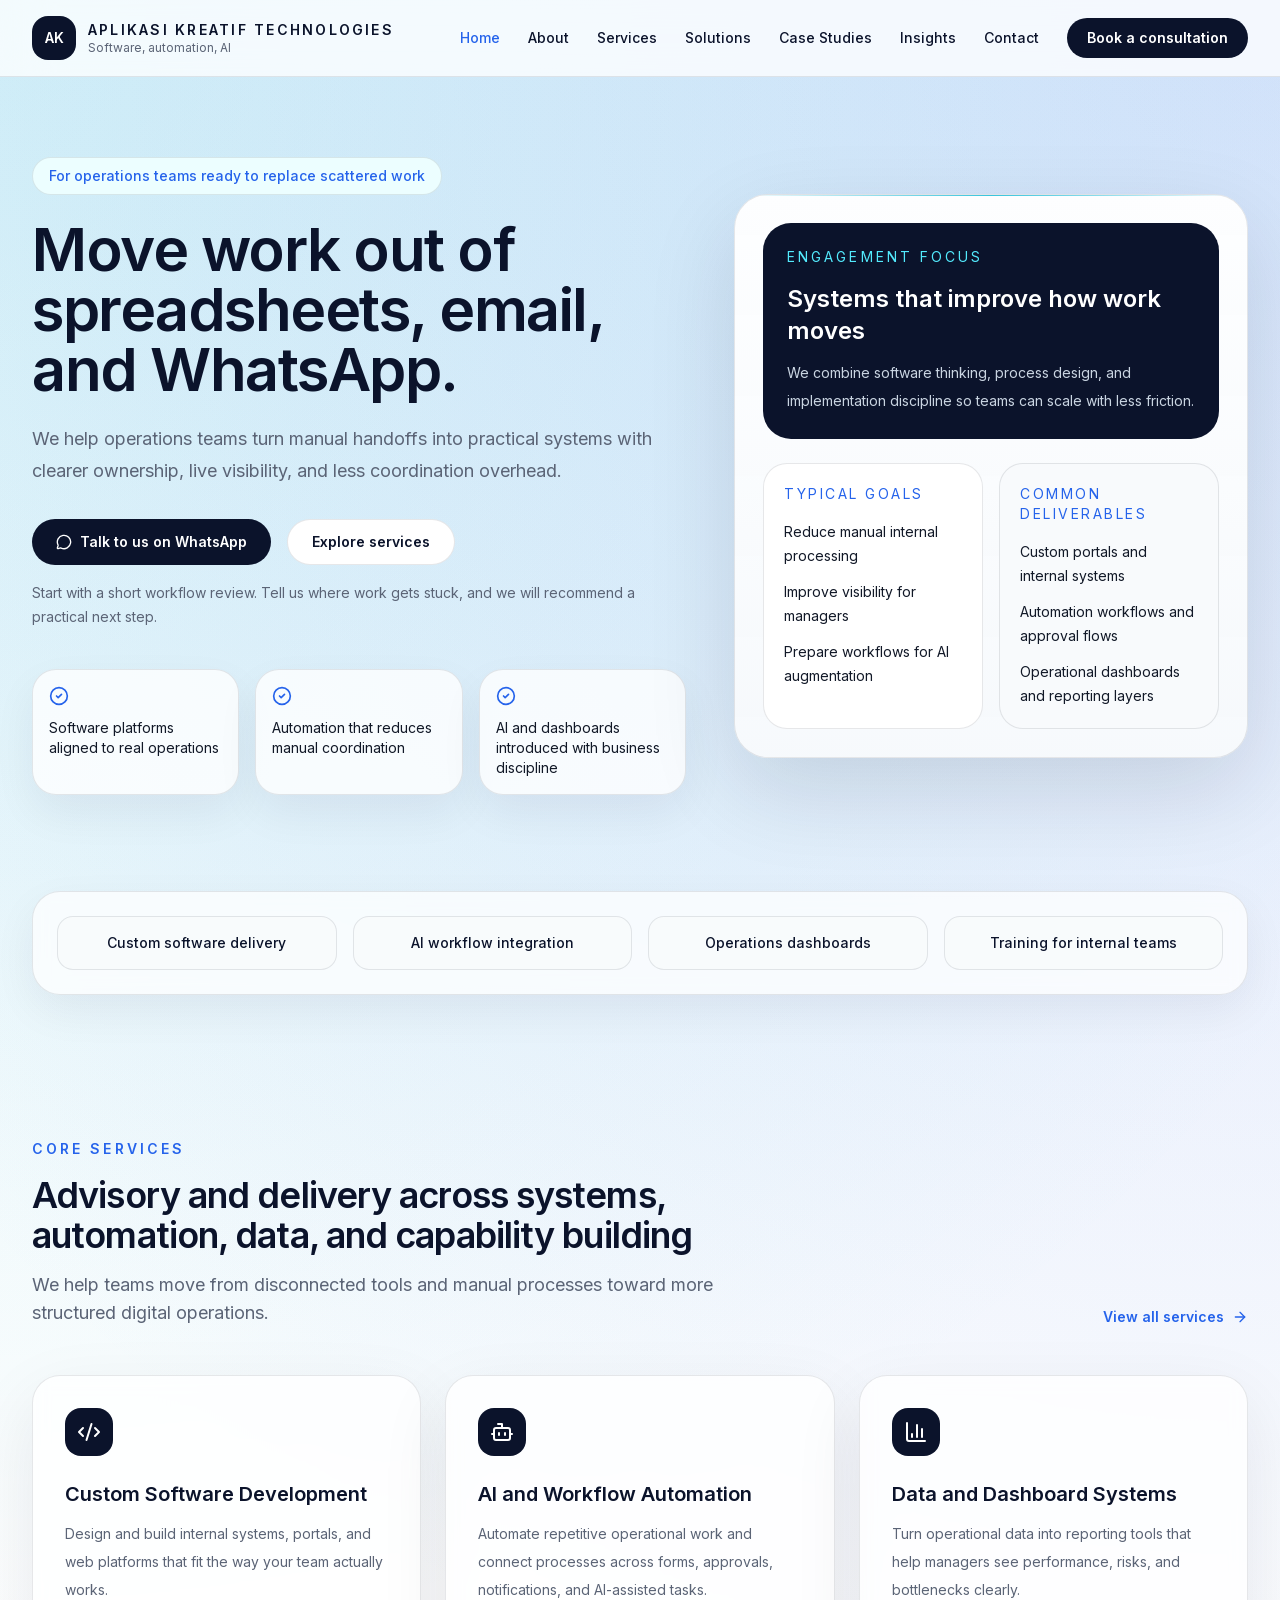
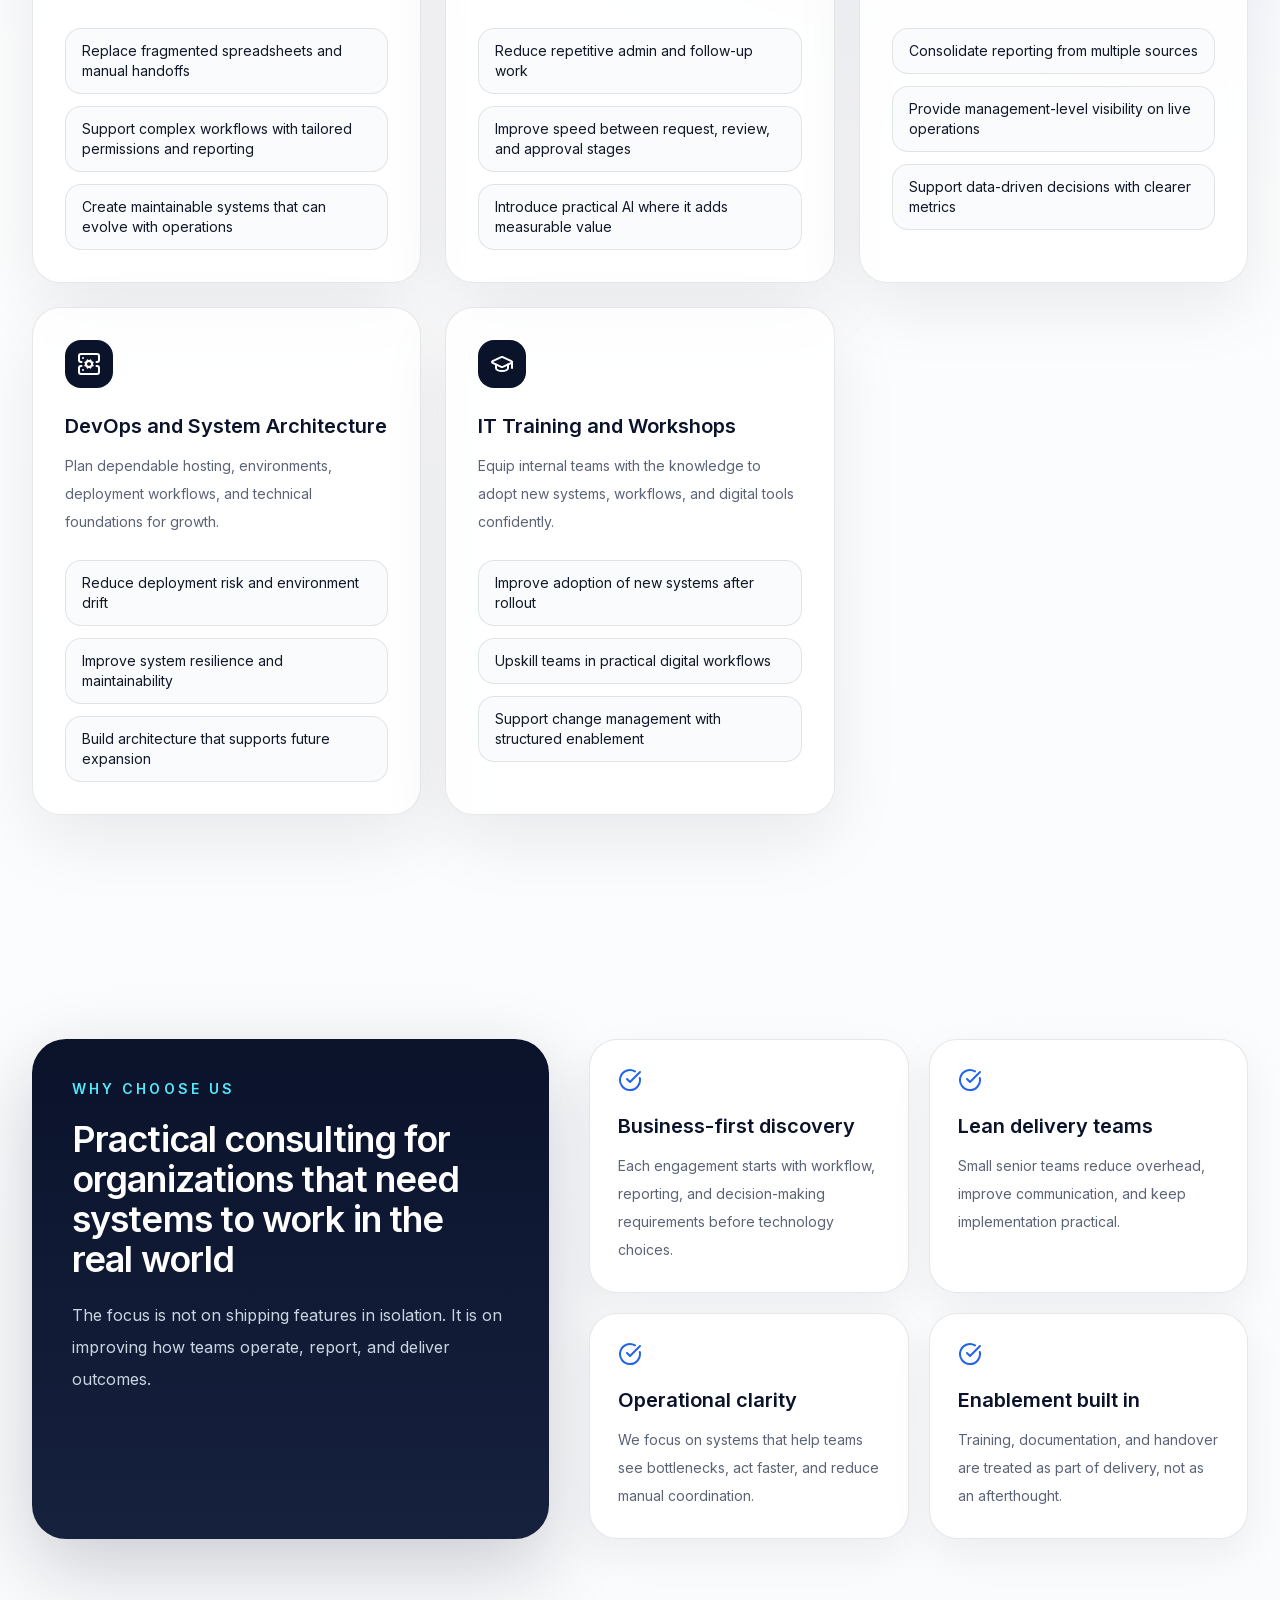
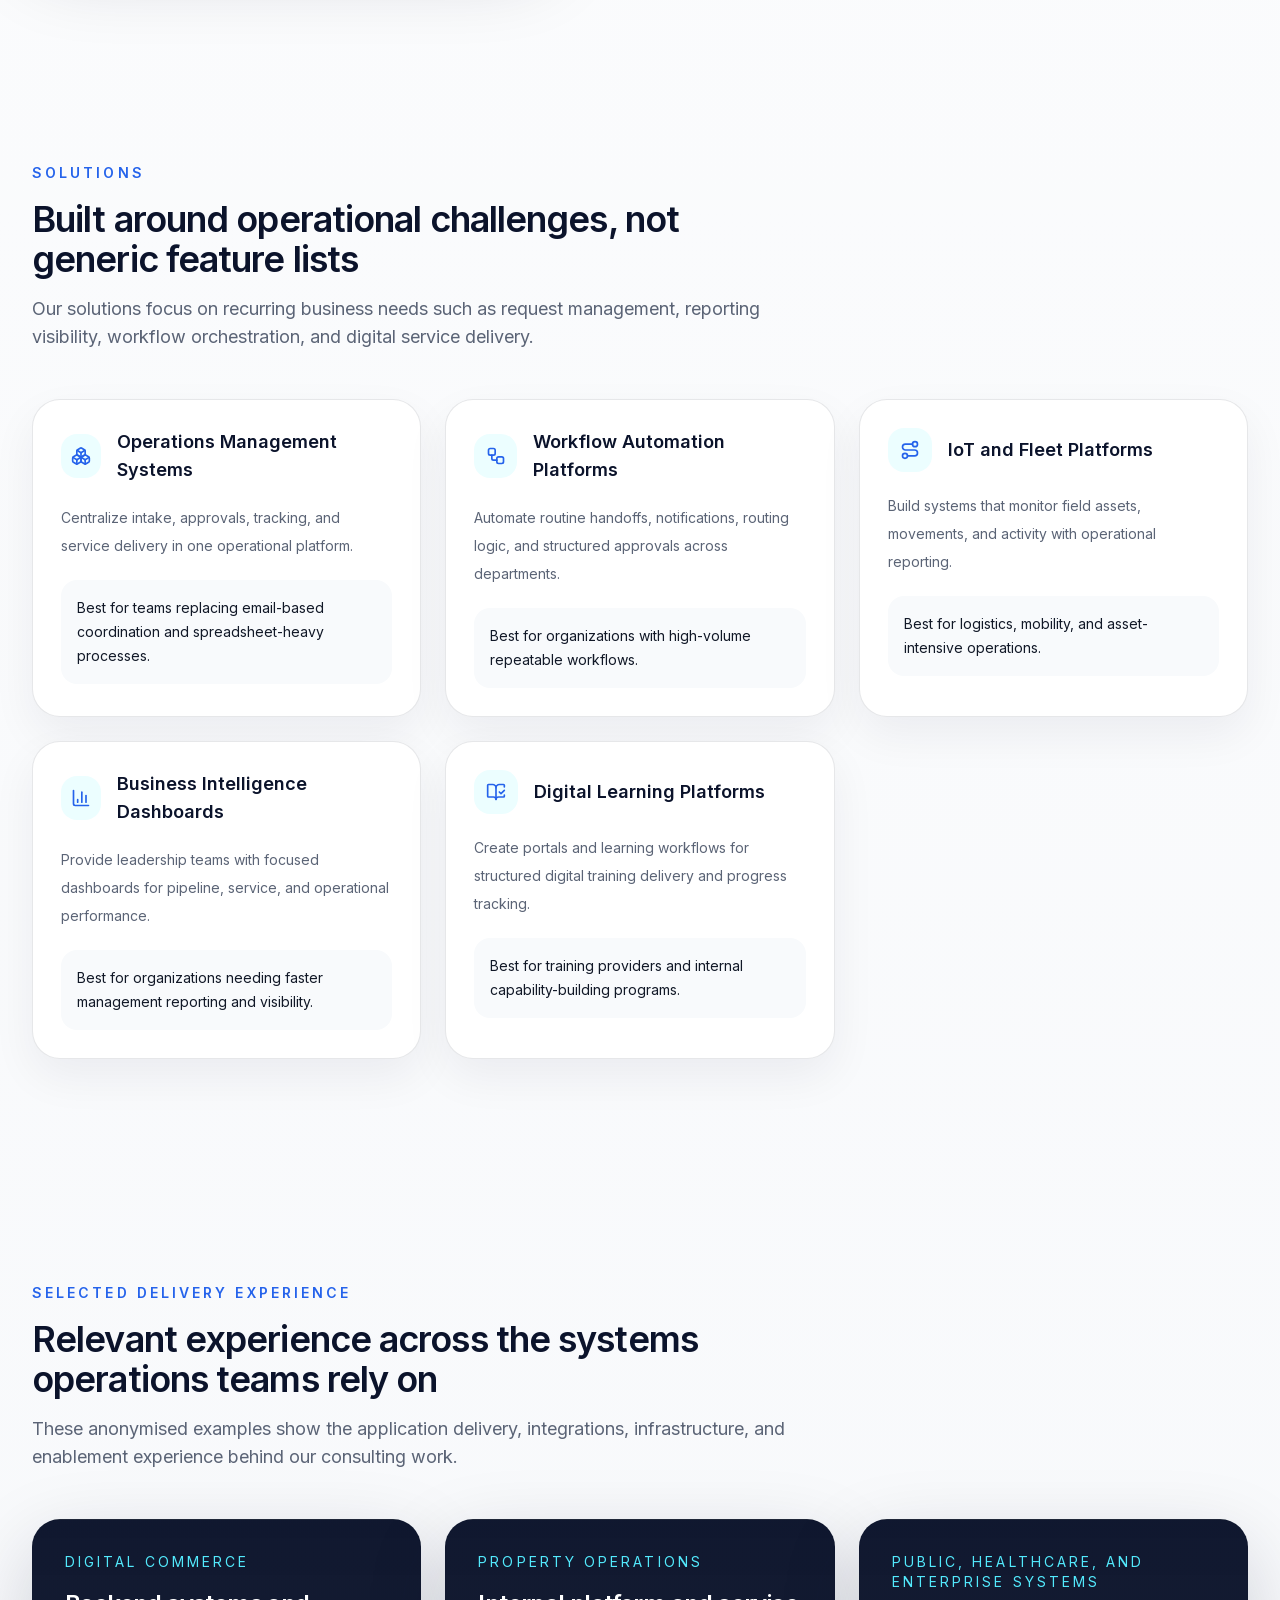
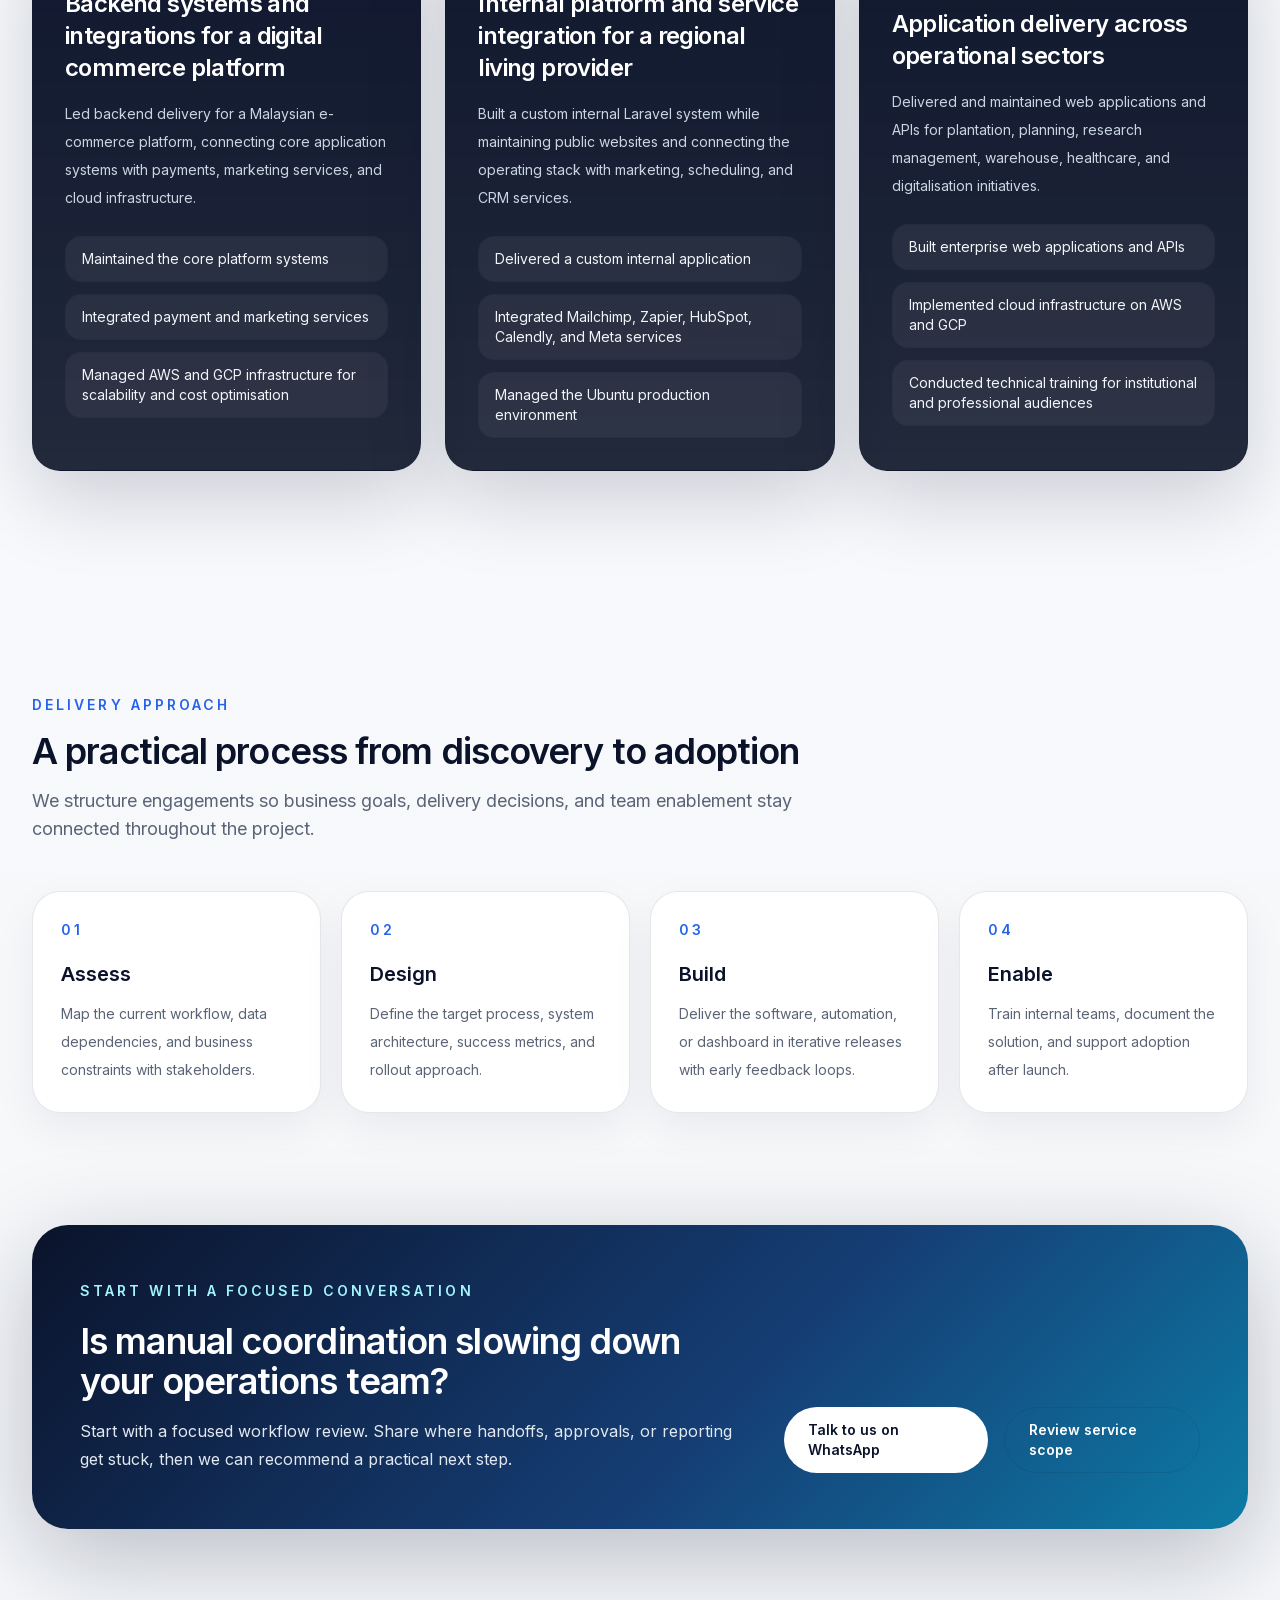
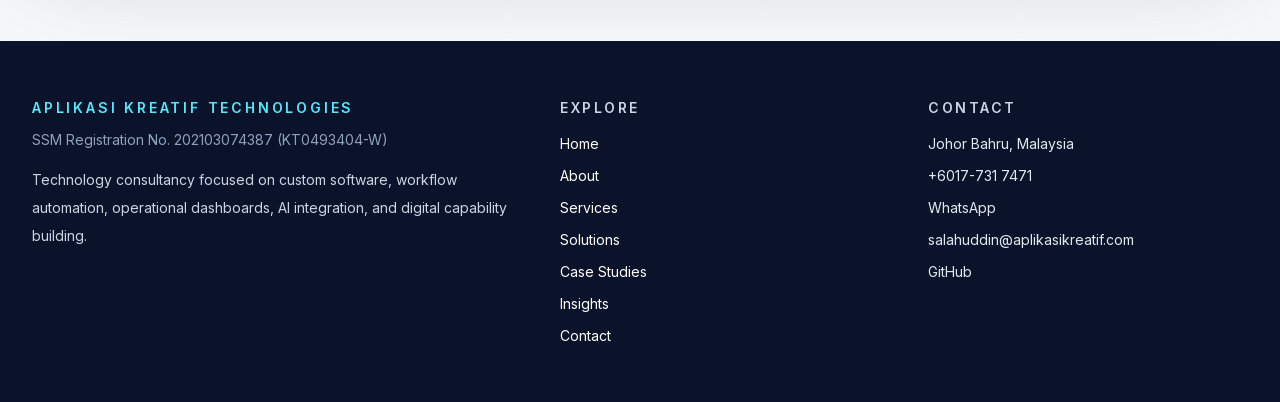
==== commit 905eb759: "Sept 2026" ====
--- a/index.html
+++ b/index.html
@@ -1 +1 @@
-<!DOCTYPE html><!--YlWiysa69Iw7ZSYJFcOo1--><html lang="en"><head><meta charSet="utf-8"/><meta name="viewport" content="width=device-width, initial-scale=1"/><link rel="preload" href="/_next/static/media/83afe278b6a6bb3c-s.p.3a6ba036.woff2" as="font" crossorigin="" type="font/woff2"/><link rel="stylesheet" href="/_next/static/chunks/e46273b82d62256c.css" data-precedence="next"/><link rel="preload" as="script" fetchPriority="low" href="/_next/static/chunks/26e423fffceba34a.js"/><script src="/_next/static/chunks/82abf2d65f5428ae.js" async=""></script><script src="/_next/static/chunks/d1e380e53588e373.js" async=""></script><script src="/_next/static/chunks/69be39811437728d.js" async=""></script><script src="/_next/static/chunks/turbopack-18483c0eb76a7975.js" async=""></script><script src="/_next/static/chunks/53022fdae4108967.js" async=""></script><script src="/_next/static/chunks/ff1a16fafef87110.js" async=""></script><script src="/_next/static/chunks/d2be314c3ece3fbe.js" async=""></script><script src="/_next/static/chunks/e242242958cd4f92.js" async=""></script><meta name="next-size-adjust" content=""/><meta name="theme-color" content="#0B132B"/><title>Aplikasi Kreatif Technologies</title><meta name="description" content="Premium technology consultancy website for software development, workflow automation, dashboards, AI integration, and IT training."/><meta name="keywords" content="custom software development malaysia,AI automation malaysia,workflow automation system,dashboard development,IT training malaysia"/><link rel="canonical" href="https://aplikasikreatif.com/"/><meta property="og:title" content="Aplikasi Kreatif Technologies"/><meta property="og:description" content="Premium technology consultancy website for software development, workflow automation, dashboards, AI integration, and IT training."/><meta property="og:url" content="https://aplikasikreatif.com/"/><meta property="og:site_name" content="Aplikasi Kreatif Technologies"/><meta property="og:locale" content="en_MY"/><meta property="og:type" content="website"/><meta name="twitter:card" content="summary_large_image"/><meta name="twitter:title" content="Aplikasi Kreatif Technologies"/><meta name="twitter:description" content="Premium technology consultancy website for software development, workflow automation, dashboards, AI integration, and IT training."/><link rel="icon" href="/icon.svg?icon.4bb76738.svg" sizes="any" type="image/svg+xml"/><script src="/_next/static/chunks/a6dad97d9634a72d.js" noModule=""></script></head><body class="inter_2fe1ab3d-module__-T-KAq__variable font-sans antialiased"><div hidden=""><!--$--><!--/$--></div><div class="relative min-h-screen"><header class="sticky top-0 z-50 border-b border-white/60 bg-white/76 backdrop-blur-xl"><div class="mx-auto flex max-w-7xl items-center justify-between px-6 py-4 lg:px-8"><a class="flex items-center gap-3" href="/"><div class="flex h-11 w-11 items-center justify-center rounded-2xl bg-[var(--color-navy)] text-sm font-semibold text-white">AK</div><div><p class="text-sm font-semibold uppercase tracking-[0.16em] text-[var(--color-navy)]">Aplikasi Kreatif Technologies</p><p class="text-xs text-[var(--color-muted)]">Software, automation, AI</p></div></a><nav class="hidden items-center gap-7 lg:flex"><a class="text-sm font-medium text-[var(--color-blue)]" href="/">Home</a><a class="text-sm font-medium text-[var(--color-navy)]" href="/about/">About</a><a class="text-sm font-medium text-[var(--color-navy)]" href="/services/">Services</a><a class="text-sm font-medium text-[var(--color-navy)]" href="/solutions/">Solutions</a><a class="text-sm font-medium text-[var(--color-navy)]" href="/case-studies/">Case Studies</a><a class="text-sm font-medium text-[var(--color-navy)]" href="/insights/">Insights</a><a class="text-sm font-medium text-[var(--color-navy)]" href="/contact/">Contact</a><a class="inline-flex items-center rounded-full bg-[var(--color-navy)] px-5 py-2.5 text-sm font-semibold text-white" href="/contact/">Book a consultation</a></nav><button type="button" class="inline-flex h-11 w-11 items-center justify-center rounded-2xl border border-[var(--color-border)] bg-white text-[var(--color-navy)] lg:hidden" aria-expanded="false" aria-label="Toggle navigation menu"><svg xmlns="http://www.w3.org/2000/svg" width="24" height="24" viewBox="0 0 24 24" fill="none" stroke="currentColor" stroke-width="2" stroke-linecap="round" stroke-linejoin="round" class="lucide lucide-menu h-5 w-5" aria-hidden="true"><path d="M4 5h16"></path><path d="M4 12h16"></path><path d="M4 19h16"></path></svg></button></div></header><main><section class="pt-16 pb-12 sm:pt-20 sm:pb-16"><div class="mx-auto grid max-w-7xl gap-12 px-6 lg:grid-cols-[1.12fr_0.88fr] lg:items-center lg:px-8"><div><div class="inline-flex items-center gap-2 rounded-full border border-cyan-200 bg-cyan-50 px-4 py-2 text-sm font-medium text-[var(--color-blue)]" style="opacity:0;transform:translateY(12px)">Consultancy for software, automation, AI, and data systems</div><h1 class="mt-6 text-5xl font-semibold tracking-tight text-[var(--color-navy)] sm:text-6xl" style="opacity:0;transform:translateY(18px)">Build better systems, automate workflows, and unlock AI for your business.</h1><p class="mt-6 max-w-2xl text-base leading-8 text-[var(--color-muted)] sm:text-lg" style="opacity:0;transform:translateY(18px)">Aplikasi Kreatif Technologies helps SMEs and corporate teams design practical software, workflow automation, dashboards, and digital capability programs with a clear business case.</p><div class="mt-8 flex flex-col gap-4 sm:flex-row" style="opacity:0;transform:translateY(18px)"><a class="inline-flex items-center justify-center gap-2 rounded-full bg-[var(--color-navy)] px-6 py-3 text-sm font-semibold text-white" href="/contact/">Request a consultation<svg xmlns="http://www.w3.org/2000/svg" width="24" height="24" viewBox="0 0 24 24" fill="none" stroke="currentColor" stroke-width="2" stroke-linecap="round" stroke-linejoin="round" class="lucide lucide-arrow-right h-4 w-4" aria-hidden="true"><path d="M5 12h14"></path><path d="m12 5 7 7-7 7"></path></svg></a><a class="inline-flex items-center justify-center rounded-full border border-[var(--color-border)] bg-white px-6 py-3 text-sm font-semibold text-[var(--color-navy)]" href="/services/">Explore services</a></div><div class="mt-10 grid gap-4 sm:grid-cols-3" style="opacity:0;transform:translateY(18px)"><div class="rounded-[24px] border border-white/60 bg-white/78 p-4 text-sm text-[var(--color-foreground)] shadow-[0_18px_44px_rgba(11,19,43,0.06)]"><svg xmlns="http://www.w3.org/2000/svg" width="24" height="24" viewBox="0 0 24 24" fill="none" stroke="currentColor" stroke-width="2" stroke-linecap="round" stroke-linejoin="round" class="lucide lucide-circle-check mb-3 h-5 w-5 text-[var(--color-blue)]" aria-hidden="true"><circle cx="12" cy="12" r="10"></circle><path d="m9 12 2 2 4-4"></path></svg>Software platforms aligned to real operations</div><div class="rounded-[24px] border border-white/60 bg-white/78 p-4 text-sm text-[var(--color-foreground)] shadow-[0_18px_44px_rgba(11,19,43,0.06)]"><svg xmlns="http://www.w3.org/2000/svg" width="24" height="24" viewBox="0 0 24 24" fill="none" stroke="currentColor" stroke-width="2" stroke-linecap="round" stroke-linejoin="round" class="lucide lucide-circle-check mb-3 h-5 w-5 text-[var(--color-blue)]" aria-hidden="true"><circle cx="12" cy="12" r="10"></circle><path d="m9 12 2 2 4-4"></path></svg>Automation that reduces manual coordination</div><div class="rounded-[24px] border border-white/60 bg-white/78 p-4 text-sm text-[var(--color-foreground)] shadow-[0_18px_44px_rgba(11,19,43,0.06)]"><svg xmlns="http://www.w3.org/2000/svg" width="24" height="24" viewBox="0 0 24 24" fill="none" stroke="currentColor" stroke-width="2" stroke-linecap="round" stroke-linejoin="round" class="lucide lucide-circle-check mb-3 h-5 w-5 text-[var(--color-blue)]" aria-hidden="true"><circle cx="12" cy="12" r="10"></circle><path d="m9 12 2 2 4-4"></path></svg>AI and dashboards introduced with business discipline</div></div></div><div class="relative overflow-hidden rounded-[34px] border border-white/60 bg-[linear-gradient(180deg,rgba(255,255,255,0.95),rgba(248,250,252,0.92))] p-7 shadow-[0_32px_90px_rgba(11,19,43,0.12)]" style="opacity:0;transform:translateY(20px) scale(0.98)"><div class="absolute inset-x-0 top-0 h-px bg-[linear-gradient(90deg,transparent,rgba(6,182,212,0.8),transparent)]"></div><div class="rounded-[28px] bg-[var(--color-navy)] p-6 text-white"><p class="text-sm uppercase tracking-[0.22em] text-cyan-300">Engagement focus</p><h2 class="mt-4 text-2xl font-semibold">Systems that improve how work moves</h2><p class="mt-3 text-sm leading-7 text-slate-300">We combine software thinking, process design, and implementation discipline so teams can scale with less friction.</p></div><div class="mt-6 grid gap-4 md:grid-cols-2"><div class="rounded-[24px] border border-[var(--color-border)] bg-white p-5"><p class="text-sm uppercase tracking-[0.18em] text-[var(--color-blue)]">Typical goals</p><ul class="mt-4 space-y-3 text-sm leading-6 text-[var(--color-foreground)]"><li>Reduce manual internal processing</li><li>Improve visibility for managers</li><li>Prepare workflows for AI augmentation</li></ul></div><div class="rounded-[24px] border border-[var(--color-border)] bg-slate-50 p-5"><p class="text-sm uppercase tracking-[0.18em] text-[var(--color-blue)]">Common deliverables</p><ul class="mt-4 space-y-3 text-sm leading-6 text-[var(--color-foreground)]"><li>Custom portals and internal systems</li><li>Automation workflows and approval flows</li><li>Operational dashboards and reporting layers</li></ul></div></div></div></div></section><section class="py-8"><div class="mx-auto max-w-7xl px-6 lg:px-8"><div class="rounded-[28px] border border-white/50 bg-white/72 px-6 py-6 shadow-[0_16px_44px_rgba(11,19,43,0.06)] backdrop-blur"><div class="grid gap-4 text-sm font-medium text-[var(--color-navy)] sm:grid-cols-2 xl:grid-cols-4"><div class="rounded-2xl border border-[var(--color-border)] bg-slate-50/80 px-4 py-4 text-center">Custom software delivery</div><div class="rounded-2xl border border-[var(--color-border)] bg-slate-50/80 px-4 py-4 text-center">AI workflow integration</div><div class="rounded-2xl border border-[var(--color-border)] bg-slate-50/80 px-4 py-4 text-center">Operations dashboards</div><div class="rounded-2xl border border-[var(--color-border)] bg-slate-50/80 px-4 py-4 text-center">Training for internal teams</div></div></div></div></section><section id="services" class="py-24 sm:py-28"><div class="mx-auto max-w-7xl px-6 lg:px-8"><div class="flex flex-col gap-8 lg:flex-row lg:items-end lg:justify-between"><div class="max-w-3xl"><p class="text-sm font-semibold uppercase tracking-[0.22em] text-[var(--color-blue)]">Core services</p><h2 class="mt-4 text-3xl font-semibold tracking-tight text-[var(--color-navy)] sm:text-4xl">Advisory and delivery across systems, automation, data, and capability building</h2><p class="mt-4 text-base leading-7 text-[var(--color-muted)] sm:text-lg">We help teams move from disconnected tools and manual processes toward more structured digital operations.</p></div><a class="inline-flex items-center gap-2 text-sm font-semibold text-[var(--color-blue)]" href="/services/">View all services<svg xmlns="http://www.w3.org/2000/svg" width="24" height="24" viewBox="0 0 24 24" fill="none" stroke="currentColor" stroke-width="2" stroke-linecap="round" stroke-linejoin="round" class="lucide lucide-arrow-right h-4 w-4" aria-hidden="true"><path d="M5 12h14"></path><path d="m12 5 7 7-7 7"></path></svg></a></div><div class="mt-12 grid gap-6 lg:grid-cols-2 xl:grid-cols-3"><article class="rounded-[28px] border border-white/60 bg-white/78 p-8 shadow-[0_24px_70px_rgba(11,19,43,0.08)] backdrop-blur"><div class="flex h-12 w-12 items-center justify-center rounded-2xl bg-[var(--color-navy)] text-white"><svg xmlns="http://www.w3.org/2000/svg" width="24" height="24" viewBox="0 0 24 24" fill="none" stroke="currentColor" stroke-width="2" stroke-linecap="round" stroke-linejoin="round" class="lucide lucide-code-xml h-6 w-6" aria-hidden="true"><path d="m18 16 4-4-4-4"></path><path d="m6 8-4 4 4 4"></path><path d="m14.5 4-5 16"></path></svg></div><h3 class="mt-6 text-xl font-semibold text-[var(--color-navy)]">Custom Software Development</h3><p class="mt-3 text-sm leading-7 text-[var(--color-muted)]">Design and build internal systems, portals, and web platforms that fit the way your team actually works.</p><ul class="mt-6 space-y-3 text-sm text-[var(--color-foreground)]"><li class="rounded-2xl border border-[var(--color-border)] bg-slate-50/80 px-4 py-3">Replace fragmented spreadsheets and manual handoffs</li><li class="rounded-2xl border border-[var(--color-border)] bg-slate-50/80 px-4 py-3">Support complex workflows with tailored permissions and reporting</li><li class="rounded-2xl border border-[var(--color-border)] bg-slate-50/80 px-4 py-3">Create maintainable systems that can evolve with operations</li></ul></article><article class="rounded-[28px] border border-white/60 bg-white/78 p-8 shadow-[0_24px_70px_rgba(11,19,43,0.08)] backdrop-blur"><div class="flex h-12 w-12 items-center justify-center rounded-2xl bg-[var(--color-navy)] text-white"><svg xmlns="http://www.w3.org/2000/svg" width="24" height="24" viewBox="0 0 24 24" fill="none" stroke="currentColor" stroke-width="2" stroke-linecap="round" stroke-linejoin="round" class="lucide lucide-bot h-6 w-6" aria-hidden="true"><path d="M12 8V4H8"></path><rect width="16" height="12" x="4" y="8" rx="2"></rect><path d="M2 14h2"></path><path d="M20 14h2"></path><path d="M15 13v2"></path><path d="M9 13v2"></path></svg></div><h3 class="mt-6 text-xl font-semibold text-[var(--color-navy)]">AI and Workflow Automation</h3><p class="mt-3 text-sm leading-7 text-[var(--color-muted)]">Automate repetitive operational work and connect processes across forms, approvals, notifications, and AI-assisted tasks.</p><ul class="mt-6 space-y-3 text-sm text-[var(--color-foreground)]"><li class="rounded-2xl border border-[var(--color-border)] bg-slate-50/80 px-4 py-3">Reduce repetitive admin and follow-up work</li><li class="rounded-2xl border border-[var(--color-border)] bg-slate-50/80 px-4 py-3">Improve speed between request, review, and approval stages</li><li class="rounded-2xl border border-[var(--color-border)] bg-slate-50/80 px-4 py-3">Introduce practical AI where it adds measurable value</li></ul></article><article class="rounded-[28px] border border-white/60 bg-white/78 p-8 shadow-[0_24px_70px_rgba(11,19,43,0.08)] backdrop-blur"><div class="flex h-12 w-12 items-center justify-center rounded-2xl bg-[var(--color-navy)] text-white"><svg xmlns="http://www.w3.org/2000/svg" width="24" height="24" viewBox="0 0 24 24" fill="none" stroke="currentColor" stroke-width="2" stroke-linecap="round" stroke-linejoin="round" class="lucide lucide-chart-column h-6 w-6" aria-hidden="true"><path d="M3 3v16a2 2 0 0 0 2 2h16"></path><path d="M18 17V9"></path><path d="M13 17V5"></path><path d="M8 17v-3"></path></svg></div><h3 class="mt-6 text-xl font-semibold text-[var(--color-navy)]">Data and Dashboard Systems</h3><p class="mt-3 text-sm leading-7 text-[var(--color-muted)]">Turn operational data into reporting tools that help managers see performance, risks, and bottlenecks clearly.</p><ul class="mt-6 space-y-3 text-sm text-[var(--color-foreground)]"><li class="rounded-2xl border border-[var(--color-border)] bg-slate-50/80 px-4 py-3">Consolidate reporting from multiple sources</li><li class="rounded-2xl border border-[var(--color-border)] bg-slate-50/80 px-4 py-3">Provide management-level visibility on live operations</li><li class="rounded-2xl border border-[var(--color-border)] bg-slate-50/80 px-4 py-3">Support data-driven decisions with clearer metrics</li></ul></article><article class="rounded-[28px] border border-white/60 bg-white/78 p-8 shadow-[0_24px_70px_rgba(11,19,43,0.08)] backdrop-blur"><div class="flex h-12 w-12 items-center justify-center rounded-2xl bg-[var(--color-navy)] text-white"><svg xmlns="http://www.w3.org/2000/svg" width="24" height="24" viewBox="0 0 24 24" fill="none" stroke="currentColor" stroke-width="2" stroke-linecap="round" stroke-linejoin="round" class="lucide lucide-server-cog h-6 w-6" aria-hidden="true"><path d="m10.852 14.772-.383.923"></path><path d="M13.148 14.772a3 3 0 1 0-2.296-5.544l-.383-.923"></path><path d="m13.148 9.228.383-.923"></path><path d="m13.53 15.696-.382-.924a3 3 0 1 1-2.296-5.544"></path><path d="m14.772 10.852.923-.383"></path><path d="m14.772 13.148.923.383"></path><path d="M4.5 10H4a2 2 0 0 1-2-2V4a2 2 0 0 1 2-2h16a2 2 0 0 1 2 2v4a2 2 0 0 1-2 2h-.5"></path><path d="M4.5 14H4a2 2 0 0 0-2 2v4a2 2 0 0 0 2 2h16a2 2 0 0 0 2-2v-4a2 2 0 0 0-2-2h-.5"></path><path d="M6 18h.01"></path><path d="M6 6h.01"></path><path d="m9.228 10.852-.923-.383"></path><path d="m9.228 13.148-.923.383"></path></svg></div><h3 class="mt-6 text-xl font-semibold text-[var(--color-navy)]">DevOps and System Architecture</h3><p class="mt-3 text-sm leading-7 text-[var(--color-muted)]">Plan dependable hosting, environments, deployment workflows, and technical foundations for growth.</p><ul class="mt-6 space-y-3 text-sm text-[var(--color-foreground)]"><li class="rounded-2xl border border-[var(--color-border)] bg-slate-50/80 px-4 py-3">Reduce deployment risk and environment drift</li><li class="rounded-2xl border border-[var(--color-border)] bg-slate-50/80 px-4 py-3">Improve system resilience and maintainability</li><li class="rounded-2xl border border-[var(--color-border)] bg-slate-50/80 px-4 py-3">Build architecture that supports future expansion</li></ul></article><article class="rounded-[28px] border border-white/60 bg-white/78 p-8 shadow-[0_24px_70px_rgba(11,19,43,0.08)] backdrop-blur"><div class="flex h-12 w-12 items-center justify-center rounded-2xl bg-[var(--color-navy)] text-white"><svg xmlns="http://www.w3.org/2000/svg" width="24" height="24" viewBox="0 0 24 24" fill="none" stroke="currentColor" stroke-width="2" stroke-linecap="round" stroke-linejoin="round" class="lucide lucide-graduation-cap h-6 w-6" aria-hidden="true"><path d="M21.42 10.922a1 1 0 0 0-.019-1.838L12.83 5.18a2 2 0 0 0-1.66 0L2.6 9.08a1 1 0 0 0 0 1.832l8.57 3.908a2 2 0 0 0 1.66 0z"></path><path d="M22 10v6"></path><path d="M6 12.5V16a6 3 0 0 0 12 0v-3.5"></path></svg></div><h3 class="mt-6 text-xl font-semibold text-[var(--color-navy)]">IT Training and Workshops</h3><p class="mt-3 text-sm leading-7 text-[var(--color-muted)]">Equip internal teams with the knowledge to adopt new systems, workflows, and digital tools confidently.</p><ul class="mt-6 space-y-3 text-sm text-[var(--color-foreground)]"><li class="rounded-2xl border border-[var(--color-border)] bg-slate-50/80 px-4 py-3">Improve adoption of new systems after rollout</li><li class="rounded-2xl border border-[var(--color-border)] bg-slate-50/80 px-4 py-3">Upskill teams in practical digital workflows</li><li class="rounded-2xl border border-[var(--color-border)] bg-slate-50/80 px-4 py-3">Support change management with structured enablement</li></ul></article></div></div></section><section class="py-24 sm:py-28"><div class="mx-auto grid max-w-7xl gap-10 px-6 lg:grid-cols-[0.88fr_1.12fr] lg:px-8"><div class="rounded-[34px] bg-[linear-gradient(180deg,#0B132B,#16213E)] p-8 text-white shadow-[0_28px_80px_rgba(11,19,43,0.2)] sm:p-10"><p class="text-sm font-semibold uppercase tracking-[0.22em] text-cyan-300">Why choose us</p><h2 class="mt-5 text-3xl font-semibold tracking-tight sm:text-4xl">Practical consulting for organizations that need systems to work in the real world</h2><p class="mt-5 text-base leading-8 text-slate-300">The focus is not on shipping features in isolation. It is on improving how teams operate, report, and deliver outcomes.</p></div><div class="grid gap-5 sm:grid-cols-2"><article class="rounded-[28px] border border-[var(--color-border)] bg-white p-7 shadow-[0_16px_44px_rgba(11,19,43,0.06)]"><svg xmlns="http://www.w3.org/2000/svg" width="24" height="24" viewBox="0 0 24 24" fill="none" stroke="currentColor" stroke-width="2" stroke-linecap="round" stroke-linejoin="round" class="lucide lucide-circle-check-big h-6 w-6 text-[var(--color-blue)]" aria-hidden="true"><path d="M21.801 10A10 10 0 1 1 17 3.335"></path><path d="m9 11 3 3L22 4"></path></svg><h3 class="mt-5 text-xl font-semibold text-[var(--color-navy)]">Business-first discovery</h3><p class="mt-3 text-sm leading-7 text-[var(--color-muted)]">Each engagement starts with workflow, reporting, and decision-making requirements before technology choices.</p></article><article class="rounded-[28px] border border-[var(--color-border)] bg-white p-7 shadow-[0_16px_44px_rgba(11,19,43,0.06)]"><svg xmlns="http://www.w3.org/2000/svg" width="24" height="24" viewBox="0 0 24 24" fill="none" stroke="currentColor" stroke-width="2" stroke-linecap="round" stroke-linejoin="round" class="lucide lucide-circle-check-big h-6 w-6 text-[var(--color-blue)]" aria-hidden="true"><path d="M21.801 10A10 10 0 1 1 17 3.335"></path><path d="m9 11 3 3L22 4"></path></svg><h3 class="mt-5 text-xl font-semibold text-[var(--color-navy)]">Lean delivery teams</h3><p class="mt-3 text-sm leading-7 text-[var(--color-muted)]">Small senior teams reduce overhead, improve communication, and keep implementation practical.</p></article><article class="rounded-[28px] border border-[var(--color-border)] bg-white p-7 shadow-[0_16px_44px_rgba(11,19,43,0.06)]"><svg xmlns="http://www.w3.org/2000/svg" width="24" height="24" viewBox="0 0 24 24" fill="none" stroke="currentColor" stroke-width="2" stroke-linecap="round" stroke-linejoin="round" class="lucide lucide-circle-check-big h-6 w-6 text-[var(--color-blue)]" aria-hidden="true"><path d="M21.801 10A10 10 0 1 1 17 3.335"></path><path d="m9 11 3 3L22 4"></path></svg><h3 class="mt-5 text-xl font-semibold text-[var(--color-navy)]">Operational clarity</h3><p class="mt-3 text-sm leading-7 text-[var(--color-muted)]">We focus on systems that help teams see bottlenecks, act faster, and reduce manual coordination.</p></article><article class="rounded-[28px] border border-[var(--color-border)] bg-white p-7 shadow-[0_16px_44px_rgba(11,19,43,0.06)]"><svg xmlns="http://www.w3.org/2000/svg" width="24" height="24" viewBox="0 0 24 24" fill="none" stroke="currentColor" stroke-width="2" stroke-linecap="round" stroke-linejoin="round" class="lucide lucide-circle-check-big h-6 w-6 text-[var(--color-blue)]" aria-hidden="true"><path d="M21.801 10A10 10 0 1 1 17 3.335"></path><path d="m9 11 3 3L22 4"></path></svg><h3 class="mt-5 text-xl font-semibold text-[var(--color-navy)]">Enablement built in</h3><p class="mt-3 text-sm leading-7 text-[var(--color-muted)]">Training, documentation, and handover are treated as part of delivery, not as an afterthought.</p></article></div></div></section><section id="solutions" class="py-24 sm:py-28"><div class="mx-auto max-w-7xl px-6 lg:px-8"><div class="max-w-3xl"><p class="text-sm font-semibold uppercase tracking-[0.22em] text-[var(--color-blue)]">Solutions</p><h2 class="mt-4 text-3xl font-semibold tracking-tight text-[var(--color-navy)] sm:text-4xl">Built around operational challenges, not generic feature lists</h2><p class="mt-4 text-base leading-7 text-[var(--color-muted)] sm:text-lg">Our solutions focus on recurring business needs such as request management, reporting visibility, workflow orchestration, and digital service delivery.</p></div><div class="mt-12 grid gap-6 lg:grid-cols-2 xl:grid-cols-3"><article class="rounded-[28px] border border-[var(--color-border)] bg-white p-7 shadow-[0_18px_45px_rgba(11,19,43,0.06)]"><div class="flex items-center gap-4"><div class="flex h-11 w-11 items-center justify-center rounded-2xl bg-cyan-50 text-[var(--color-blue)]"><svg xmlns="http://www.w3.org/2000/svg" width="24" height="24" viewBox="0 0 24 24" fill="none" stroke="currentColor" stroke-width="2" stroke-linecap="round" stroke-linejoin="round" class="lucide lucide-boxes h-5 w-5" aria-hidden="true"><path d="M2.97 12.92A2 2 0 0 0 2 14.63v3.24a2 2 0 0 0 .97 1.71l3 1.8a2 2 0 0 0 2.06 0L12 19v-5.5l-5-3-4.03 2.42Z"></path><path d="m7 16.5-4.74-2.85"></path><path d="m7 16.5 5-3"></path><path d="M7 16.5v5.17"></path><path d="M12 13.5V19l3.97 2.38a2 2 0 0 0 2.06 0l3-1.8a2 2 0 0 0 .97-1.71v-3.24a2 2 0 0 0-.97-1.71L17 10.5l-5 3Z"></path><path d="m17 16.5-5-3"></path><path d="m17 16.5 4.74-2.85"></path><path d="M17 16.5v5.17"></path><path d="M7.97 4.42A2 2 0 0 0 7 6.13v4.37l5 3 5-3V6.13a2 2 0 0 0-.97-1.71l-3-1.8a2 2 0 0 0-2.06 0l-3 1.8Z"></path><path d="M12 8 7.26 5.15"></path><path d="m12 8 4.74-2.85"></path><path d="M12 13.5V8"></path></svg></div><h3 class="text-lg font-semibold text-[var(--color-navy)]">Operations Management Systems</h3></div><p class="mt-5 text-sm leading-7 text-[var(--color-muted)]">Centralize intake, approvals, tracking, and service delivery in one operational platform.</p><p class="mt-5 rounded-2xl bg-slate-50 px-4 py-4 text-sm leading-6 text-[var(--color-foreground)]">Best for teams replacing email-based coordination and spreadsheet-heavy processes.</p></article><article class="rounded-[28px] border border-[var(--color-border)] bg-white p-7 shadow-[0_18px_45px_rgba(11,19,43,0.06)]"><div class="flex items-center gap-4"><div class="flex h-11 w-11 items-center justify-center rounded-2xl bg-cyan-50 text-[var(--color-blue)]"><svg xmlns="http://www.w3.org/2000/svg" width="24" height="24" viewBox="0 0 24 24" fill="none" stroke="currentColor" stroke-width="2" stroke-linecap="round" stroke-linejoin="round" class="lucide lucide-workflow h-5 w-5" aria-hidden="true"><rect width="8" height="8" x="3" y="3" rx="2"></rect><path d="M7 11v4a2 2 0 0 0 2 2h4"></path><rect width="8" height="8" x="13" y="13" rx="2"></rect></svg></div><h3 class="text-lg font-semibold text-[var(--color-navy)]">Workflow Automation Platforms</h3></div><p class="mt-5 text-sm leading-7 text-[var(--color-muted)]">Automate routine handoffs, notifications, routing logic, and structured approvals across departments.</p><p class="mt-5 rounded-2xl bg-slate-50 px-4 py-4 text-sm leading-6 text-[var(--color-foreground)]">Best for organizations with high-volume repeatable workflows.</p></article><article class="rounded-[28px] border border-[var(--color-border)] bg-white p-7 shadow-[0_18px_45px_rgba(11,19,43,0.06)]"><div class="flex items-center gap-4"><div class="flex h-11 w-11 items-center justify-center rounded-2xl bg-cyan-50 text-[var(--color-blue)]"><svg xmlns="http://www.w3.org/2000/svg" width="24" height="24" viewBox="0 0 24 24" fill="none" stroke="currentColor" stroke-width="2" stroke-linecap="round" stroke-linejoin="round" class="lucide lucide-route h-5 w-5" aria-hidden="true"><circle cx="6" cy="19" r="3"></circle><path d="M9 19h8.5a3.5 3.5 0 0 0 0-7h-11a3.5 3.5 0 0 1 0-7H15"></path><circle cx="18" cy="5" r="3"></circle></svg></div><h3 class="text-lg font-semibold text-[var(--color-navy)]">IoT and Fleet Platforms</h3></div><p class="mt-5 text-sm leading-7 text-[var(--color-muted)]">Build systems that monitor field assets, movements, and activity with operational reporting.</p><p class="mt-5 rounded-2xl bg-slate-50 px-4 py-4 text-sm leading-6 text-[var(--color-foreground)]">Best for logistics, mobility, and asset-intensive operations.</p></article><article class="rounded-[28px] border border-[var(--color-border)] bg-white p-7 shadow-[0_18px_45px_rgba(11,19,43,0.06)]"><div class="flex items-center gap-4"><div class="flex h-11 w-11 items-center justify-center rounded-2xl bg-cyan-50 text-[var(--color-blue)]"><svg xmlns="http://www.w3.org/2000/svg" width="24" height="24" viewBox="0 0 24 24" fill="none" stroke="currentColor" stroke-width="2" stroke-linecap="round" stroke-linejoin="round" class="lucide lucide-chart-column h-5 w-5" aria-hidden="true"><path d="M3 3v16a2 2 0 0 0 2 2h16"></path><path d="M18 17V9"></path><path d="M13 17V5"></path><path d="M8 17v-3"></path></svg></div><h3 class="text-lg font-semibold text-[var(--color-navy)]">Business Intelligence Dashboards</h3></div><p class="mt-5 text-sm leading-7 text-[var(--color-muted)]">Provide leadership teams with focused dashboards for pipeline, service, and operational performance.</p><p class="mt-5 rounded-2xl bg-slate-50 px-4 py-4 text-sm leading-6 text-[var(--color-foreground)]">Best for organizations needing faster management reporting and visibility.</p></article><article class="rounded-[28px] border border-[var(--color-border)] bg-white p-7 shadow-[0_18px_45px_rgba(11,19,43,0.06)]"><div class="flex items-center gap-4"><div class="flex h-11 w-11 items-center justify-center rounded-2xl bg-cyan-50 text-[var(--color-blue)]"><svg xmlns="http://www.w3.org/2000/svg" width="24" height="24" viewBox="0 0 24 24" fill="none" stroke="currentColor" stroke-width="2" stroke-linecap="round" stroke-linejoin="round" class="lucide lucide-book-open-check h-5 w-5" aria-hidden="true"><path d="M12 21V7"></path><path d="m16 12 2 2 4-4"></path><path d="M22 6V4a1 1 0 0 0-1-1h-5a4 4 0 0 0-4 4 4 4 0 0 0-4-4H3a1 1 0 0 0-1 1v13a1 1 0 0 0 1 1h6a3 3 0 0 1 3 3 3 3 0 0 1 3-3h6a1 1 0 0 0 1-1v-1.3"></path></svg></div><h3 class="text-lg font-semibold text-[var(--color-navy)]">Digital Learning Platforms</h3></div><p class="mt-5 text-sm leading-7 text-[var(--color-muted)]">Create portals and learning workflows for structured digital training delivery and progress tracking.</p><p class="mt-5 rounded-2xl bg-slate-50 px-4 py-4 text-sm leading-6 text-[var(--color-foreground)]">Best for training providers and internal capability-building programs.</p></article></div></div></section><section id="case-studies" class="py-24 sm:py-28"><div class="mx-auto max-w-7xl px-6 lg:px-8"><div class="max-w-3xl"><p class="text-sm font-semibold uppercase tracking-[0.22em] text-[var(--color-blue)]">Representative engagements</p><h2 class="mt-4 text-3xl font-semibold tracking-tight text-[var(--color-navy)] sm:text-4xl">Examples of the kinds of operating improvements we help deliver</h2><p class="mt-4 text-base leading-7 text-[var(--color-muted)] sm:text-lg">These examples reflect the types of business problems Aplikasi Kreatif Technologies is positioned to solve in software, process, reporting, and enablement work.</p></div><div class="mt-12 grid gap-6 lg:grid-cols-3"><article class="flex h-full flex-col rounded-[28px] border border-white/60 bg-[linear-gradient(180deg,rgba(11,19,43,0.98),rgba(15,23,42,0.92))] p-8 text-white shadow-[0_28px_80px_rgba(11,19,43,0.18)]"><p class="text-sm uppercase tracking-[0.22em] text-cyan-300">Services operations</p><h3 class="mt-4 text-2xl font-semibold tracking-tight">Operational visibility for a regional services team</h3><p class="mt-4 text-sm leading-7 text-slate-300">Designed a dashboard and workflow layer that replaced weekly manual status consolidation with live operational tracking.</p><div class="mt-6 space-y-3"><div class="rounded-2xl border border-white/10 bg-white/6 px-4 py-3 text-sm text-slate-100">Shorter reporting cycles for managers</div><div class="rounded-2xl border border-white/10 bg-white/6 px-4 py-3 text-sm text-slate-100">Better visibility on workload and turnaround times</div><div class="rounded-2xl border border-white/10 bg-white/6 px-4 py-3 text-sm text-slate-100">Clearer escalation paths for delayed cases</div></div></article><article class="flex h-full flex-col rounded-[28px] border border-white/60 bg-[linear-gradient(180deg,rgba(11,19,43,0.98),rgba(15,23,42,0.92))] p-8 text-white shadow-[0_28px_80px_rgba(11,19,43,0.18)]"><p class="text-sm uppercase tracking-[0.22em] text-cyan-300">Corporate support workflow</p><h3 class="mt-4 text-2xl font-semibold tracking-tight">Automation-ready intake process for internal requests</h3><p class="mt-4 text-sm leading-7 text-slate-300">Restructured an internal request flow into a rules-based process with approvals, notifications, and traceable ownership.</p><div class="mt-6 space-y-3"><div class="rounded-2xl border border-white/10 bg-white/6 px-4 py-3 text-sm text-slate-100">Reduced manual follow-up across teams</div><div class="rounded-2xl border border-white/10 bg-white/6 px-4 py-3 text-sm text-slate-100">Improved consistency in request handling</div><div class="rounded-2xl border border-white/10 bg-white/6 px-4 py-3 text-sm text-slate-100">Created a stronger foundation for future AI assistance</div></div></article><article class="flex h-full flex-col rounded-[28px] border border-white/60 bg-[linear-gradient(180deg,rgba(11,19,43,0.98),rgba(15,23,42,0.92))] p-8 text-white shadow-[0_28px_80px_rgba(11,19,43,0.18)]"><p class="text-sm uppercase tracking-[0.22em] text-cyan-300">Training and enablement</p><h3 class="mt-4 text-2xl font-semibold tracking-tight">Digital learning workflow for program delivery</h3><p class="mt-4 text-sm leading-7 text-slate-300">Built a lightweight platform approach for program coordination, learner progress tracking, and reporting.</p><div class="mt-6 space-y-3"><div class="rounded-2xl border border-white/10 bg-white/6 px-4 py-3 text-sm text-slate-100">More structured learner administration</div><div class="rounded-2xl border border-white/10 bg-white/6 px-4 py-3 text-sm text-slate-100">Improved visibility for organizers and facilitators</div><div class="rounded-2xl border border-white/10 bg-white/6 px-4 py-3 text-sm text-slate-100">Simpler reporting across cohorts and sessions</div></div></article></div></div></section><section id="process" class="py-24 sm:py-28"><div class="mx-auto max-w-7xl px-6 lg:px-8"><div class="max-w-3xl"><p class="text-sm font-semibold uppercase tracking-[0.22em] text-[var(--color-blue)]">Delivery approach</p><h2 class="mt-4 text-3xl font-semibold tracking-tight text-[var(--color-navy)] sm:text-4xl">A practical process from discovery to adoption</h2><p class="mt-4 text-base leading-7 text-[var(--color-muted)] sm:text-lg">We structure engagements so business goals, delivery decisions, and team enablement stay connected throughout the project.</p></div><div class="mt-12 grid gap-5 md:grid-cols-2 xl:grid-cols-4"><article class="rounded-[28px] border border-[var(--color-border)] bg-white p-7 shadow-[0_16px_44px_rgba(11,19,43,0.06)]"><p class="text-sm font-semibold uppercase tracking-[0.2em] text-[var(--color-blue)]">01</p><h3 class="mt-5 text-xl font-semibold text-[var(--color-navy)]">Assess</h3><p class="mt-3 text-sm leading-7 text-[var(--color-muted)]">Map the current workflow, data dependencies, and business constraints with stakeholders.</p></article><article class="rounded-[28px] border border-[var(--color-border)] bg-white p-7 shadow-[0_16px_44px_rgba(11,19,43,0.06)]"><p class="text-sm font-semibold uppercase tracking-[0.2em] text-[var(--color-blue)]">02</p><h3 class="mt-5 text-xl font-semibold text-[var(--color-navy)]">Design</h3><p class="mt-3 text-sm leading-7 text-[var(--color-muted)]">Define the target process, system architecture, success metrics, and rollout approach.</p></article><article class="rounded-[28px] border border-[var(--color-border)] bg-white p-7 shadow-[0_16px_44px_rgba(11,19,43,0.06)]"><p class="text-sm font-semibold uppercase tracking-[0.2em] text-[var(--color-blue)]">03</p><h3 class="mt-5 text-xl font-semibold text-[var(--color-navy)]">Build</h3><p class="mt-3 text-sm leading-7 text-[var(--color-muted)]">Deliver the software, automation, or dashboard in iterative releases with early feedback loops.</p></article><article class="rounded-[28px] border border-[var(--color-border)] bg-white p-7 shadow-[0_16px_44px_rgba(11,19,43,0.06)]"><p class="text-sm font-semibold uppercase tracking-[0.2em] text-[var(--color-blue)]">04</p><h3 class="mt-5 text-xl font-semibold text-[var(--color-navy)]">Enable</h3><p class="mt-3 text-sm leading-7 text-[var(--color-muted)]">Train internal teams, document the solution, and support adoption after launch.</p></article></div></div></section><section class="pb-24 sm:pb-28"><div class="mx-auto max-w-7xl px-6 lg:px-8"><div class="overflow-hidden rounded-[36px] bg-[linear-gradient(135deg,#0B132B,#153E75_58%,#06B6D4_140%)] px-8 py-12 text-white shadow-[0_28px_100px_rgba(11,19,43,0.26)] sm:px-12 sm:py-14"><p class="text-sm font-semibold uppercase tracking-[0.22em] text-cyan-200">Start with a focused conversation</p><div class="mt-5 flex flex-col gap-8 lg:flex-row lg:items-end lg:justify-between"><div class="max-w-2xl"><h2 class="text-3xl font-semibold tracking-tight sm:text-4xl">Planning a system, workflow automation, or reporting initiative?</h2><p class="mt-4 text-base leading-7 text-slate-200">We can help define the scope, architecture, and rollout approach before delivery risk grows.</p></div><div class="flex flex-col gap-4 sm:flex-row"><a class="inline-flex items-center justify-center rounded-full bg-white px-6 py-3 text-sm font-semibold text-[var(--color-navy)]" href="/contact/">Request a consultation</a><a class="inline-flex items-center justify-center rounded-full border border-white/30 px-6 py-3 text-sm font-semibold text-white" href="/services/">Review service scope</a></div></div></div></div></section><!--$--><!--/$--></main><footer class="border-t border-white/60 bg-[var(--color-navy)] py-14 text-white"><div class="mx-auto grid max-w-7xl gap-12 px-6 lg:grid-cols-[1.2fr_0.8fr_0.8fr] lg:px-8"><div><p class="text-sm font-semibold uppercase tracking-[0.2em] text-cyan-300">Aplikasi Kreatif Technologies</p><p class="mt-3 text-sm text-slate-400">SSM Registration No. <!-- -->202103074387 (KT0493404-W)</p><p class="mt-4 max-w-xl text-sm leading-7 text-slate-300">Technology consultancy focused on custom software, workflow automation, operational dashboards, AI integration, and digital capability building.</p></div><div><h2 class="text-sm font-semibold uppercase tracking-[0.18em] text-slate-300">Explore</h2><div class="mt-4 flex flex-col gap-3 text-sm text-white"><a href="/">Home</a><a href="/about/">About</a><a href="/services/">Services</a><a href="/solutions/">Solutions</a><a href="/case-studies/">Case Studies</a><a href="/insights/">Insights</a><a href="/contact/">Contact</a></div></div><div><h2 class="text-sm font-semibold uppercase tracking-[0.18em] text-slate-300">Contact</h2><div class="mt-4 flex flex-col gap-3 text-sm text-slate-200"><p class="block">Johor Bahru, Malaysia</p><a href="tel:+6017-7317471" class="block w-fit break-words text-slate-200">+6017-731 7471</a><a href="https://wa.me/60177317471" target="_blank" rel="noreferrer" class="block w-fit text-slate-200">WhatsApp</a><a href="mailto:salahuddin@aplikasikreatif.com" class="block w-fit break-all text-slate-200">salahuddin@aplikasikreatif.com</a><a href="https://github.com/aplikasikreatif" target="_blank" rel="noreferrer" class="block w-fit text-slate-200">GitHub</a></div></div></div></footer></div><script src="/_next/static/chunks/26e423fffceba34a.js" id="_R_" async=""></script><script>(self.__next_f=self.__next_f||[]).push([0])</script><script>self.__next_f.push([1,"1:\"$Sreact.fragment\"\n2:I[62319,[\"/_next/static/chunks/53022fdae4108967.js\"],\"Navbar\"]\n3:I[39756,[\"/_next/static/chunks/ff1a16fafef87110.js\",\"/_next/static/chunks/d2be314c3ece3fbe.js\"],\"default\"]\n4:I[37457,[\"/_next/static/chunks/ff1a16fafef87110.js\",\"/_next/static/chunks/d2be314c3ece3fbe.js\"],\"default\"]\n5:I[22016,[\"/_next/static/chunks/53022fdae4108967.js\",\"/_next/static/chunks/e242242958cd4f92.js\"],\"\"]\n6:I[23271,[\"/_next/static/chunks/53022fdae4108967.js\",\"/_next/static/chunks/e242242958cd4f92.js\"],\"HeroSection\"]\n11:I[68027,[],\"default\"]\n:HL[\"/_next/static/chunks/e46273b82d62256c.css\",\"style\"]\n:HL[\"/_next/static/media/83afe278b6a6bb3c-s.p.3a6ba036.woff2\",\"font\",{\"crossOrigin\":\"\",\"type\":\"font/woff2\"}]\n"])</script><script>self.__next_f.push([1,"0:{\"P\":null,\"b\":\"YlWiysa69Iw7ZSYJFcOo1\",\"c\":[\"\",\"\"],\"q\":\"\",\"i\":false,\"f\":[[[\"\",{\"children\":[\"__PAGE__\",{}]},\"$undefined\",\"$undefined\",true],[[\"$\",\"$1\",\"c\",{\"children\":[[[\"$\",\"link\",\"0\",{\"rel\":\"stylesheet\",\"href\":\"/_next/static/chunks/e46273b82d62256c.css\",\"precedence\":\"next\",\"crossOrigin\":\"$undefined\",\"nonce\":\"$undefined\"}],[\"$\",\"script\",\"script-0\",{\"src\":\"/_next/static/chunks/53022fdae4108967.js\",\"async\":true,\"nonce\":\"$undefined\"}]],[\"$\",\"html\",null,{\"lang\":\"en\",\"children\":[[\"$\",\"head\",null,{\"children\":null}],[\"$\",\"body\",null,{\"className\":\"inter_2fe1ab3d-module__-T-KAq__variable font-sans antialiased\",\"children\":[\"$\",\"div\",null,{\"className\":\"relative min-h-screen\",\"children\":[[\"$\",\"$L2\",null,{}],[\"$\",\"main\",null,{\"children\":[\"$\",\"$L3\",null,{\"parallelRouterKey\":\"children\",\"error\":\"$undefined\",\"errorStyles\":\"$undefined\",\"errorScripts\":\"$undefined\",\"template\":[\"$\",\"$L4\",null,{}],\"templateStyles\":\"$undefined\",\"templateScripts\":\"$undefined\",\"notFound\":[[[\"$\",\"title\",null,{\"children\":\"404: This page could not be found.\"}],[\"$\",\"div\",null,{\"style\":{\"fontFamily\":\"system-ui,\\\"Segoe UI\\\",Roboto,Helvetica,Arial,sans-serif,\\\"Apple Color Emoji\\\",\\\"Segoe UI Emoji\\\"\",\"height\":\"100vh\",\"textAlign\":\"center\",\"display\":\"flex\",\"flexDirection\":\"column\",\"alignItems\":\"center\",\"justifyContent\":\"center\"},\"children\":[\"$\",\"div\",null,{\"children\":[[\"$\",\"style\",null,{\"dangerouslySetInnerHTML\":{\"__html\":\"body{color:#000;background:#fff;margin:0}.next-error-h1{border-right:1px solid rgba(0,0,0,.3)}@media (prefers-color-scheme:dark){body{color:#fff;background:#000}.next-error-h1{border-right:1px solid rgba(255,255,255,.3)}}\"}}],[\"$\",\"h1\",null,{\"className\":\"next-error-h1\",\"style\":{\"display\":\"inline-block\",\"margin\":\"0 20px 0 0\",\"padding\":\"0 23px 0 0\",\"fontSize\":24,\"fontWeight\":500,\"verticalAlign\":\"top\",\"lineHeight\":\"49px\"},\"children\":404}],[\"$\",\"div\",null,{\"style\":{\"display\":\"inline-block\"},\"children\":[\"$\",\"h2\",null,{\"style\":{\"fontSize\":14,\"fontWeight\":400,\"lineHeight\":\"49px\",\"margin\":0},\"children\":\"This page could not be found.\"}]}]]}]}]],[]],\"forbidden\":\"$undefined\",\"unauthorized\":\"$undefined\"}]}],[\"$\",\"footer\",null,{\"className\":\"border-t border-white/60 bg-[var(--color-navy)] py-14 text-white\",\"children\":[\"$\",\"div\",null,{\"className\":\"mx-auto grid max-w-7xl gap-12 px-6 lg:grid-cols-[1.2fr_0.8fr_0.8fr] lg:px-8\",\"children\":[[\"$\",\"div\",null,{\"children\":[[\"$\",\"p\",null,{\"className\":\"text-sm font-semibold uppercase tracking-[0.2em] text-cyan-300\",\"children\":\"Aplikasi Kreatif Technologies\"}],[\"$\",\"p\",null,{\"className\":\"mt-3 text-sm text-slate-400\",\"children\":[\"SSM Registration No. \",\"202103074387 (KT0493404-W)\"]}],[\"$\",\"p\",null,{\"className\":\"mt-4 max-w-xl text-sm leading-7 text-slate-300\",\"children\":\"Technology consultancy focused on custom software, workflow automation, operational dashboards, AI integration, and digital capability building.\"}]]}],[\"$\",\"div\",null,{\"children\":[[\"$\",\"h2\",null,{\"className\":\"text-sm font-semibold uppercase tracking-[0.18em] text-slate-300\",\"children\":\"Explore\"}],[\"$\",\"div\",null,{\"className\":\"mt-4 flex flex-col gap-3 text-sm text-white\",\"children\":[[\"$\",\"$L5\",\"/\",{\"href\":\"/\",\"children\":\"Home\"}],[\"$\",\"$L5\",\"/about\",{\"href\":\"/about\",\"children\":\"About\"}],[\"$\",\"$L5\",\"/services\",{\"href\":\"/services\",\"children\":\"Services\"}],[\"$\",\"$L5\",\"/solutions\",{\"href\":\"/solutions\",\"children\":\"Solutions\"}],[\"$\",\"$L5\",\"/case-studies\",{\"href\":\"/case-studies\",\"children\":\"Case Studies\"}],[\"$\",\"$L5\",\"/insights\",{\"href\":\"/insights\",\"children\":\"Insights\"}],[\"$\",\"$L5\",\"/contact\",{\"href\":\"/contact\",\"children\":\"Contact\"}]]}]]}],[\"$\",\"div\",null,{\"children\":[[\"$\",\"h2\",null,{\"className\":\"text-sm font-semibold uppercase tracking-[0.18em] text-slate-300\",\"children\":\"Contact\"}],[\"$\",\"div\",null,{\"className\":\"mt-4 flex flex-col gap-3 text-sm text-slate-200\",\"children\":[[\"$\",\"p\",null,{\"className\":\"block\",\"children\":\"Johor Bahru, Malaysia\"}],[\"$\",\"a\",null,{\"href\":\"tel:+6017-7317471\",\"className\":\"block w-fit break-words text-slate-200\",\"children\":\"+6017-731 7471\"}],[\"$\",\"a\",null,{\"href\":\"https://wa.me/60177317471\",\"target\":\"_blank\",\"rel\":\"noreferrer\",\"className\":\"block w-fit text-slate-200\",\"children\":\"WhatsApp\"}],[\"$\",\"a\",null,{\"href\":\"mailto:salahuddin@aplikasikreatif.com\",\"className\":\"block w-fit break-all text-slate-200\",\"children\":\"salahuddin@aplikasikreatif.com\"}],[\"$\",\"a\",null,{\"href\":\"https://github.com/aplikasikreatif\",\"target\":\"_blank\",\"rel\":\"noreferrer\",\"className\":\"block w-fit text-slate-200\",\"children\":\"GitHub\"}]]}]]}]]}]}]]}]}]]}]]}],{\"children\":[[\"$\",\"$1\",\"c\",{\"children\":[[[\"$\",\"$L6\",null,{}],[\"$\",\"section\",null,{\"className\":\"py-8\",\"children\":\"$L7\"}],\"$L8\",\"$L9\",\"$La\",\"$Lb\",\"$Lc\",\"$Ld\"],[\"$Le\"],\"$Lf\"]}],{},null,false,false]},null,false,false],\"$L10\",false]],\"m\":\"$undefined\",\"G\":[\"$11\",[]],\"S\":true}\n"])</script><script>self.__next_f.push([1,"27:I[97367,[\"/_next/static/chunks/ff1a16fafef87110.js\",\"/_next/static/chunks/d2be314c3ece3fbe.js\"],\"OutletBoundary\"]\n28:\"$Sreact.suspense\"\n2a:I[97367,[\"/_next/static/chunks/ff1a16fafef87110.js\",\"/_next/static/chunks/d2be314c3ece3fbe.js\"],\"ViewportBoundary\"]\n2c:I[97367,[\"/_next/static/chunks/ff1a16fafef87110.js\",\"/_next/static/chunks/d2be314c3ece3fbe.js\"],\"MetadataBoundary\"]\n7:[\"$\",\"div\",null,{\"className\":\"mx-auto max-w-7xl px-6 lg:px-8\",\"children\":[\"$\",\"div\",null,{\"className\":\"rounded-[28px] border border-white/50 bg-white/72 px-6 py-6 shadow-[0_16px_44px_rgba(11,19,43,0.06)] backdrop-blur\",\"children\":[\"$\",\"div\",null,{\"className\":\"grid gap-4 text-sm font-medium text-[var(--color-navy)] sm:grid-cols-2 xl:grid-cols-4\",\"children\":[[\"$\",\"div\",\"Custom software delivery\",{\"className\":\"rounded-2xl border border-[var(--color-border)] bg-slate-50/80 px-4 py-4 text-center\",\"children\":\"Custom software delivery\"}],[\"$\",\"div\",\"AI workflow integration\",{\"className\":\"rounded-2xl border border-[var(--color-border)] bg-slate-50/80 px-4 py-4 text-center\",\"children\":\"AI workflow integration\"}],[\"$\",\"div\",\"Operations dashboards\",{\"className\":\"rounded-2xl border border-[var(--color-border)] bg-slate-50/80 px-4 py-4 text-center\",\"children\":\"Operations dashboards\"}],[\"$\",\"div\",\"Training for internal teams\",{\"className\":\"rounded-2xl border border-[var(--color-border)] bg-slate-50/80 px-4 py-4 text-center\",\"children\":\"Training for internal teams\"}]]}]}]}]\n"])</script><script>self.__next_f.push([1,"8:[\"$\",\"section\",null,{\"id\":\"services\",\"className\":\"py-24 sm:py-28\",\"children\":[\"$\",\"div\",null,{\"className\":\"mx-auto max-w-7xl px-6 lg:px-8\",\"children\":[[\"$\",\"div\",null,{\"className\":\"flex flex-col gap-8 lg:flex-row lg:items-end lg:justify-between\",\"children\":[[\"$\",\"div\",null,{\"className\":\"max-w-3xl\",\"children\":[[\"$\",\"p\",null,{\"className\":\"text-sm font-semibold uppercase tracking-[0.22em] text-[var(--color-blue)]\",\"children\":\"Core services\"}],[\"$\",\"h2\",null,{\"className\":\"mt-4 text-3xl font-semibold tracking-tight text-[var(--color-navy)] sm:text-4xl\",\"children\":\"Advisory and delivery across systems, automation, data, and capability building\"}],[\"$\",\"p\",null,{\"className\":\"mt-4 text-base leading-7 text-[var(--color-muted)] sm:text-lg\",\"children\":\"We help teams move from disconnected tools and manual processes toward more structured digital operations.\"}]]}],[\"$\",\"$L5\",null,{\"href\":\"/services\",\"className\":\"inline-flex items-center gap-2 text-sm font-semibold text-[var(--color-blue)]\",\"children\":[\"View all services\",[\"$\",\"svg\",null,{\"ref\":\"$undefined\",\"xmlns\":\"http://www.w3.org/2000/svg\",\"width\":24,\"height\":24,\"viewBox\":\"0 0 24 24\",\"fill\":\"none\",\"stroke\":\"currentColor\",\"strokeWidth\":2,\"strokeLinecap\":\"round\",\"strokeLinejoin\":\"round\",\"className\":\"lucide lucide-arrow-right h-4 w-4\",\"aria-hidden\":\"true\",\"children\":[[\"$\",\"path\",\"1ays0h\",{\"d\":\"M5 12h14\"}],[\"$\",\"path\",\"xquz4c\",{\"d\":\"m12 5 7 7-7 7\"}],\"$undefined\"]}]]}]]}],[\"$\",\"div\",null,{\"className\":\"mt-12 grid gap-6 lg:grid-cols-2 xl:grid-cols-3\",\"children\":[[\"$\",\"article\",\"Custom Software Development\",{\"className\":\"rounded-[28px] border border-white/60 bg-white/78 p-8 shadow-[0_24px_70px_rgba(11,19,43,0.08)] backdrop-blur\",\"children\":[[\"$\",\"div\",null,{\"className\":\"flex h-12 w-12 items-center justify-center rounded-2xl bg-[var(--color-navy)] text-white\",\"children\":[\"$\",\"svg\",null,{\"ref\":\"$undefined\",\"xmlns\":\"http://www.w3.org/2000/svg\",\"width\":24,\"height\":24,\"viewBox\":\"0 0 24 24\",\"fill\":\"none\",\"stroke\":\"currentColor\",\"strokeWidth\":2,\"strokeLinecap\":\"round\",\"strokeLinejoin\":\"round\",\"className\":\"lucide lucide-code-xml h-6 w-6\",\"aria-hidden\":\"true\",\"children\":[[\"$\",\"path\",\"1inbqp\",{\"d\":\"m18 16 4-4-4-4\"}],[\"$\",\"path\",\"15zrgr\",{\"d\":\"m6 8-4 4 4 4\"}],[\"$\",\"path\",\"e7oirm\",{\"d\":\"m14.5 4-5 16\"}],\"$undefined\"]}]}],[\"$\",\"h3\",null,{\"className\":\"mt-6 text-xl font-semibold text-[var(--color-navy)]\",\"children\":\"Custom Software Development\"}],[\"$\",\"p\",null,{\"className\":\"mt-3 text-sm leading-7 text-[var(--color-muted)]\",\"children\":\"Design and build internal systems, portals, and web platforms that fit the way your team actually works.\"}],[\"$\",\"ul\",null,{\"className\":\"mt-6 space-y-3 text-sm text-[var(--color-foreground)]\",\"children\":[[\"$\",\"li\",\"Replace fragmented spreadsheets and manual handoffs\",{\"className\":\"rounded-2xl border border-[var(--color-border)] bg-slate-50/80 px-4 py-3\",\"children\":\"Replace fragmented spreadsheets and manual handoffs\"}],[\"$\",\"li\",\"Support complex workflows with tailored permissions and reporting\",{\"className\":\"rounded-2xl border border-[var(--color-border)] bg-slate-50/80 px-4 py-3\",\"children\":\"Support complex workflows with tailored permissions and reporting\"}],[\"$\",\"li\",\"Create maintainable systems that can evolve with operations\",{\"className\":\"rounded-2xl border border-[var(--color-border)] bg-slate-50/80 px-4 py-3\",\"children\":\"Create maintainable systems that can evolve with operations\"}]]}]]}],[\"$\",\"article\",\"AI and Workflow Automation\",{\"className\":\"rounded-[28px] border border-white/60 bg-white/78 p-8 shadow-[0_24px_70px_rgba(11,19,43,0.08)] backdrop-blur\",\"children\":[[\"$\",\"div\",null,{\"className\":\"flex h-12 w-12 items-center justify-center rounded-2xl bg-[var(--color-navy)] text-white\",\"children\":[\"$\",\"svg\",null,{\"ref\":\"$undefined\",\"xmlns\":\"http://www.w3.org/2000/svg\",\"width\":24,\"height\":24,\"viewBox\":\"0 0 24 24\",\"fill\":\"none\",\"stroke\":\"currentColor\",\"strokeWidth\":2,\"strokeLinecap\":\"round\",\"strokeLinejoin\":\"round\",\"className\":\"lucide lucide-bot h-6 w-6\",\"aria-hidden\":\"true\",\"children\":[\"$L12\",\"$L13\",\"$L14\",\"$L15\",\"$L16\",\"$L17\",\"$undefined\"]}]}],\"$L18\",\"$L19\",\"$L1a\"]}],\"$L1b\",\"$L1c\",\"$L1d\"]}]]}]}]\n"])</script><script>self.__next_f.push([1,"9:[\"$\",\"section\",null,{\"className\":\"py-24 sm:py-28\",\"children\":[\"$\",\"div\",null,{\"className\":\"mx-auto grid max-w-7xl gap-10 px-6 lg:grid-cols-[0.88fr_1.12fr] lg:px-8\",\"children\":[[\"$\",\"div\",null,{\"className\":\"rounded-[34px] bg-[linear-gradient(180deg,#0B132B,#16213E)] p-8 text-white shadow-[0_28px_80px_rgba(11,19,43,0.2)] sm:p-10\",\"children\":[[\"$\",\"p\",null,{\"className\":\"text-sm font-semibold uppercase tracking-[0.22em] text-cyan-300\",\"children\":\"Why choose us\"}],[\"$\",\"h2\",null,{\"className\":\"mt-5 text-3xl font-semibold tracking-tight sm:text-4xl\",\"children\":\"Practical consulting for organizations that need systems to work in the real world\"}],[\"$\",\"p\",null,{\"className\":\"mt-5 text-base leading-8 text-slate-300\",\"children\":\"The focus is not on shipping features in isolation. It is on improving how teams operate, report, and deliver outcomes.\"}]]}],[\"$\",\"div\",null,{\"className\":\"grid gap-5 sm:grid-cols-2\",\"children\":[[\"$\",\"article\",\"Business-first discovery\",{\"className\":\"rounded-[28px] border border-[var(--color-border)] bg-white p-7 shadow-[0_16px_44px_rgba(11,19,43,0.06)]\",\"children\":[[\"$\",\"svg\",null,{\"ref\":\"$undefined\",\"xmlns\":\"http://www.w3.org/2000/svg\",\"width\":24,\"height\":24,\"viewBox\":\"0 0 24 24\",\"fill\":\"none\",\"stroke\":\"currentColor\",\"strokeWidth\":2,\"strokeLinecap\":\"round\",\"strokeLinejoin\":\"round\",\"className\":\"lucide lucide-circle-check-big h-6 w-6 text-[var(--color-blue)]\",\"aria-hidden\":\"true\",\"children\":[[\"$\",\"path\",\"yps3ct\",{\"d\":\"M21.801 10A10 10 0 1 1 17 3.335\"}],[\"$\",\"path\",\"1pflzl\",{\"d\":\"m9 11 3 3L22 4\"}],\"$undefined\"]}],[\"$\",\"h3\",null,{\"className\":\"mt-5 text-xl font-semibold text-[var(--color-navy)]\",\"children\":\"Business-first discovery\"}],[\"$\",\"p\",null,{\"className\":\"mt-3 text-sm leading-7 text-[var(--color-muted)]\",\"children\":\"Each engagement starts with workflow, reporting, and decision-making requirements before technology choices.\"}]]}],[\"$\",\"article\",\"Lean delivery teams\",{\"className\":\"rounded-[28px] border border-[var(--color-border)] bg-white p-7 shadow-[0_16px_44px_rgba(11,19,43,0.06)]\",\"children\":[[\"$\",\"svg\",null,{\"ref\":\"$undefined\",\"xmlns\":\"http://www.w3.org/2000/svg\",\"width\":24,\"height\":24,\"viewBox\":\"0 0 24 24\",\"fill\":\"none\",\"stroke\":\"currentColor\",\"strokeWidth\":2,\"strokeLinecap\":\"round\",\"strokeLinejoin\":\"round\",\"className\":\"lucide lucide-circle-check-big h-6 w-6 text-[var(--color-blue)]\",\"aria-hidden\":\"true\",\"children\":[[\"$\",\"path\",\"yps3ct\",{\"d\":\"M21.801 10A10 10 0 1 1 17 3.335\"}],[\"$\",\"path\",\"1pflzl\",{\"d\":\"m9 11 3 3L22 4\"}],\"$undefined\"]}],[\"$\",\"h3\",null,{\"className\":\"mt-5 text-xl font-semibold text-[var(--color-navy)]\",\"children\":\"Lean delivery teams\"}],[\"$\",\"p\",null,{\"className\":\"mt-3 text-sm leading-7 text-[var(--color-muted)]\",\"children\":\"Small senior teams reduce overhead, improve communication, and keep implementation practical.\"}]]}],[\"$\",\"article\",\"Operational clarity\",{\"className\":\"rounded-[28px] border border-[var(--color-border)] bg-white p-7 shadow-[0_16px_44px_rgba(11,19,43,0.06)]\",\"children\":[[\"$\",\"svg\",null,{\"ref\":\"$undefined\",\"xmlns\":\"http://www.w3.org/2000/svg\",\"width\":24,\"height\":24,\"viewBox\":\"0 0 24 24\",\"fill\":\"none\",\"stroke\":\"currentColor\",\"strokeWidth\":2,\"strokeLinecap\":\"round\",\"strokeLinejoin\":\"round\",\"className\":\"lucide lucide-circle-check-big h-6 w-6 text-[var(--color-blue)]\",\"aria-hidden\":\"true\",\"children\":[[\"$\",\"path\",\"yps3ct\",{\"d\":\"M21.801 10A10 10 0 1 1 17 3.335\"}],[\"$\",\"path\",\"1pflzl\",{\"d\":\"m9 11 3 3L22 4\"}],\"$undefined\"]}],[\"$\",\"h3\",null,{\"className\":\"mt-5 text-xl font-semibold text-[var(--color-navy)]\",\"children\":\"Operational clarity\"}],[\"$\",\"p\",null,{\"className\":\"mt-3 text-sm leading-7 text-[var(--color-muted)]\",\"children\":\"We focus on systems that help teams see bottlenecks, act faster, and reduce manual coordination.\"}]]}],[\"$\",\"article\",\"Enablement built in\",{\"className\":\"rounded-[28px] border border-[var(--color-border)] bg-white p-7 shadow-[0_16px_44px_rgba(11,19,43,0.06)]\",\"children\":[[\"$\",\"svg\",null,{\"ref\":\"$undefined\",\"xmlns\":\"http://www.w3.org/2000/svg\",\"width\":24,\"height\":24,\"viewBox\":\"0 0 24 24\",\"fill\":\"none\",\"stroke\":\"currentColor\",\"strokeWidth\":2,\"strokeLinecap\":\"round\",\"strokeLinejoin\":\"round\",\"className\":\"lucide lucide-circle-check-big h-6 w-6 text-[var(--color-blue)]\",\"aria-hidden\":\"true\",\"children\":[\"$L1e\",\"$L1f\",\"$undefined\"]}],\"$L20\",\"$L21\"]}]]}]]}]}]\n"])</script><script>self.__next_f.push([1,"a:[\"$\",\"section\",null,{\"id\":\"solutions\",\"className\":\"py-24 sm:py-28\",\"children\":[\"$\",\"div\",null,{\"className\":\"mx-auto max-w-7xl px-6 lg:px-8\",\"children\":[[\"$\",\"div\",null,{\"className\":\"max-w-3xl\",\"children\":[[\"$\",\"p\",null,{\"className\":\"text-sm font-semibold uppercase tracking-[0.22em] text-[var(--color-blue)]\",\"children\":\"Solutions\"}],[\"$\",\"h2\",null,{\"className\":\"mt-4 text-3xl font-semibold tracking-tight text-[var(--color-navy)] sm:text-4xl\",\"children\":\"Built around operational challenges, not generic feature lists\"}],[\"$\",\"p\",null,{\"className\":\"mt-4 text-base leading-7 text-[var(--color-muted)] sm:text-lg\",\"children\":\"Our solutions focus on recurring business needs such as request management, reporting visibility, workflow orchestration, and digital service delivery.\"}]]}],[\"$\",\"div\",null,{\"className\":\"mt-12 grid gap-6 lg:grid-cols-2 xl:grid-cols-3\",\"children\":[[\"$\",\"article\",\"Operations Management Systems\",{\"className\":\"rounded-[28px] border border-[var(--color-border)] bg-white p-7 shadow-[0_18px_45px_rgba(11,19,43,0.06)]\",\"children\":[[\"$\",\"div\",null,{\"className\":\"flex items-center gap-4\",\"children\":[[\"$\",\"div\",null,{\"className\":\"flex h-11 w-11 items-center justify-center rounded-2xl bg-cyan-50 text-[var(--color-blue)]\",\"children\":[\"$\",\"svg\",null,{\"ref\":\"$undefined\",\"xmlns\":\"http://www.w3.org/2000/svg\",\"width\":24,\"height\":24,\"viewBox\":\"0 0 24 24\",\"fill\":\"none\",\"stroke\":\"currentColor\",\"strokeWidth\":2,\"strokeLinecap\":\"round\",\"strokeLinejoin\":\"round\",\"className\":\"lucide lucide-boxes h-5 w-5\",\"aria-hidden\":\"true\",\"children\":[[\"$\",\"path\",\"lc1i9w\",{\"d\":\"M2.97 12.92A2 2 0 0 0 2 14.63v3.24a2 2 0 0 0 .97 1.71l3 1.8a2 2 0 0 0 2.06 0L12 19v-5.5l-5-3-4.03 2.42Z\"}],[\"$\",\"path\",\"1o9zyk\",{\"d\":\"m7 16.5-4.74-2.85\"}],[\"$\",\"path\",\"va8pkn\",{\"d\":\"m7 16.5 5-3\"}],[\"$\",\"path\",\"jnp8gn\",{\"d\":\"M7 16.5v5.17\"}],[\"$\",\"path\",\"8zsnat\",{\"d\":\"M12 13.5V19l3.97 2.38a2 2 0 0 0 2.06 0l3-1.8a2 2 0 0 0 .97-1.71v-3.24a2 2 0 0 0-.97-1.71L17 10.5l-5 3Z\"}],[\"$\",\"path\",\"8arw3v\",{\"d\":\"m17 16.5-5-3\"}],[\"$\",\"path\",\"8rfmw\",{\"d\":\"m17 16.5 4.74-2.85\"}],[\"$\",\"path\",\"k6z78m\",{\"d\":\"M17 16.5v5.17\"}],[\"$\",\"path\",\"1xygjf\",{\"d\":\"M7.97 4.42A2 2 0 0 0 7 6.13v4.37l5 3 5-3V6.13a2 2 0 0 0-.97-1.71l-3-1.8a2 2 0 0 0-2.06 0l-3 1.8Z\"}],[\"$\",\"path\",\"1vbdud\",{\"d\":\"M12 8 7.26 5.15\"}],[\"$\",\"path\",\"3rx089\",{\"d\":\"m12 8 4.74-2.85\"}],[\"$\",\"path\",\"1io7kd\",{\"d\":\"M12 13.5V8\"}],\"$undefined\"]}]}],[\"$\",\"h3\",null,{\"className\":\"text-lg font-semibold text-[var(--color-navy)]\",\"children\":\"Operations Management Systems\"}]]}],[\"$\",\"p\",null,{\"className\":\"mt-5 text-sm leading-7 text-[var(--color-muted)]\",\"children\":\"Centralize intake, approvals, tracking, and service delivery in one operational platform.\"}],[\"$\",\"p\",null,{\"className\":\"mt-5 rounded-2xl bg-slate-50 px-4 py-4 text-sm leading-6 text-[var(--color-foreground)]\",\"children\":\"Best for teams replacing email-based coordination and spreadsheet-heavy processes.\"}]]}],[\"$\",\"article\",\"Workflow Automation Platforms\",{\"className\":\"rounded-[28px] border border-[var(--color-border)] bg-white p-7 shadow-[0_18px_45px_rgba(11,19,43,0.06)]\",\"children\":[[\"$\",\"div\",null,{\"className\":\"flex items-center gap-4\",\"children\":[[\"$\",\"div\",null,{\"className\":\"flex h-11 w-11 items-center justify-center rounded-2xl bg-cyan-50 text-[var(--color-blue)]\",\"children\":[\"$\",\"svg\",null,{\"ref\":\"$undefined\",\"xmlns\":\"http://www.w3.org/2000/svg\",\"width\":24,\"height\":24,\"viewBox\":\"0 0 24 24\",\"fill\":\"none\",\"stroke\":\"currentColor\",\"strokeWidth\":2,\"strokeLinecap\":\"round\",\"strokeLinejoin\":\"round\",\"className\":\"lucide lucide-workflow h-5 w-5\",\"aria-hidden\":\"true\",\"children\":[[\"$\",\"rect\",\"by2w9f\",{\"width\":\"8\",\"height\":\"8\",\"x\":\"3\",\"y\":\"3\",\"rx\":\"2\"}],[\"$\",\"path\",\"xkn7yn\",{\"d\":\"M7 11v4a2 2 0 0 0 2 2h4\"}],[\"$\",\"rect\",\"1cgmvn\",{\"width\":\"8\",\"height\":\"8\",\"x\":\"13\",\"y\":\"13\",\"rx\":\"2\"}],\"$undefined\"]}]}],[\"$\",\"h3\",null,{\"className\":\"text-lg font-semibold text-[var(--color-navy)]\",\"children\":\"Workflow Automation Platforms\"}]]}],[\"$\",\"p\",null,{\"className\":\"mt-5 text-sm leading-7 text-[var(--color-muted)]\",\"children\":\"Automate routine handoffs, notifications, routing logic, and structured approvals across departments.\"}],\"$L22\"]}],\"$L23\",\"$L24\",\"$L25\"]}]]}]}]\n"])</script><script>self.__next_f.push([1,"b:[\"$\",\"section\",null,{\"id\":\"case-studies\",\"className\":\"py-24 sm:py-28\",\"children\":[\"$\",\"div\",null,{\"className\":\"mx-auto max-w-7xl px-6 lg:px-8\",\"children\":[[\"$\",\"div\",null,{\"className\":\"max-w-3xl\",\"children\":[[\"$\",\"p\",null,{\"className\":\"text-sm font-semibold uppercase tracking-[0.22em] text-[var(--color-blue)]\",\"children\":\"Representative engagements\"}],[\"$\",\"h2\",null,{\"className\":\"mt-4 text-3xl font-semibold tracking-tight text-[var(--color-navy)] sm:text-4xl\",\"children\":\"Examples of the kinds of operating improvements we help deliver\"}],[\"$\",\"p\",null,{\"className\":\"mt-4 text-base leading-7 text-[var(--color-muted)] sm:text-lg\",\"children\":\"These examples reflect the types of business problems Aplikasi Kreatif Technologies is positioned to solve in software, process, reporting, and enablement work.\"}]]}],[\"$\",\"div\",null,{\"className\":\"mt-12 grid gap-6 lg:grid-cols-3\",\"children\":[[\"$\",\"article\",\"Operational visibility for a regional services team\",{\"className\":\"flex h-full flex-col rounded-[28px] border border-white/60 bg-[linear-gradient(180deg,rgba(11,19,43,0.98),rgba(15,23,42,0.92))] p-8 text-white shadow-[0_28px_80px_rgba(11,19,43,0.18)]\",\"children\":[[\"$\",\"p\",null,{\"className\":\"text-sm uppercase tracking-[0.22em] text-cyan-300\",\"children\":\"Services operations\"}],[\"$\",\"h3\",null,{\"className\":\"mt-4 text-2xl font-semibold tracking-tight\",\"children\":\"Operational visibility for a regional services team\"}],[\"$\",\"p\",null,{\"className\":\"mt-4 text-sm leading-7 text-slate-300\",\"children\":\"Designed a dashboard and workflow layer that replaced weekly manual status consolidation with live operational tracking.\"}],[\"$\",\"div\",null,{\"className\":\"mt-6 space-y-3\",\"children\":[[\"$\",\"div\",\"Shorter reporting cycles for managers\",{\"className\":\"rounded-2xl border border-white/10 bg-white/6 px-4 py-3 text-sm text-slate-100\",\"children\":\"Shorter reporting cycles for managers\"}],[\"$\",\"div\",\"Better visibility on workload and turnaround times\",{\"className\":\"rounded-2xl border border-white/10 bg-white/6 px-4 py-3 text-sm text-slate-100\",\"children\":\"Better visibility on workload and turnaround times\"}],[\"$\",\"div\",\"Clearer escalation paths for delayed cases\",{\"className\":\"rounded-2xl border border-white/10 bg-white/6 px-4 py-3 text-sm text-slate-100\",\"children\":\"Clearer escalation paths for delayed cases\"}]]}]]}],[\"$\",\"article\",\"Automation-ready intake process for internal requests\",{\"className\":\"flex h-full flex-col rounded-[28px] border border-white/60 bg-[linear-gradient(180deg,rgba(11,19,43,0.98),rgba(15,23,42,0.92))] p-8 text-white shadow-[0_28px_80px_rgba(11,19,43,0.18)]\",\"children\":[[\"$\",\"p\",null,{\"className\":\"text-sm uppercase tracking-[0.22em] text-cyan-300\",\"children\":\"Corporate support workflow\"}],[\"$\",\"h3\",null,{\"className\":\"mt-4 text-2xl font-semibold tracking-tight\",\"children\":\"Automation-ready intake process for internal requests\"}],[\"$\",\"p\",null,{\"className\":\"mt-4 text-sm leading-7 text-slate-300\",\"children\":\"Restructured an internal request flow into a rules-based process with approvals, notifications, and traceable ownership.\"}],[\"$\",\"div\",null,{\"className\":\"mt-6 space-y-3\",\"children\":[[\"$\",\"div\",\"Reduced manual follow-up across teams\",{\"className\":\"rounded-2xl border border-white/10 bg-white/6 px-4 py-3 text-sm text-slate-100\",\"children\":\"Reduced manual follow-up across teams\"}],[\"$\",\"div\",\"Improved consistency in request handling\",{\"className\":\"rounded-2xl border border-white/10 bg-white/6 px-4 py-3 text-sm text-slate-100\",\"children\":\"Improved consistency in request handling\"}],[\"$\",\"div\",\"Created a stronger foundation for future AI assistance\",{\"className\":\"rounded-2xl border border-white/10 bg-white/6 px-4 py-3 text-sm text-slate-100\",\"children\":\"Created a stronger foundation for future AI assistance\"}]]}]]}],\"$L26\"]}]]}]}]\n"])</script><script>self.__next_f.push([1,"c:[\"$\",\"section\",null,{\"id\":\"process\",\"className\":\"py-24 sm:py-28\",\"children\":[\"$\",\"div\",null,{\"className\":\"mx-auto max-w-7xl px-6 lg:px-8\",\"children\":[[\"$\",\"div\",null,{\"className\":\"max-w-3xl\",\"children\":[[\"$\",\"p\",null,{\"className\":\"text-sm font-semibold uppercase tracking-[0.22em] text-[var(--color-blue)]\",\"children\":\"Delivery approach\"}],[\"$\",\"h2\",null,{\"className\":\"mt-4 text-3xl font-semibold tracking-tight text-[var(--color-navy)] sm:text-4xl\",\"children\":\"A practical process from discovery to adoption\"}],[\"$\",\"p\",null,{\"className\":\"mt-4 text-base leading-7 text-[var(--color-muted)] sm:text-lg\",\"children\":\"We structure engagements so business goals, delivery decisions, and team enablement stay connected throughout the project.\"}]]}],[\"$\",\"div\",null,{\"className\":\"mt-12 grid gap-5 md:grid-cols-2 xl:grid-cols-4\",\"children\":[[\"$\",\"article\",\"01\",{\"className\":\"rounded-[28px] border border-[var(--color-border)] bg-white p-7 shadow-[0_16px_44px_rgba(11,19,43,0.06)]\",\"children\":[[\"$\",\"p\",null,{\"className\":\"text-sm font-semibold uppercase tracking-[0.2em] text-[var(--color-blue)]\",\"children\":\"01\"}],[\"$\",\"h3\",null,{\"className\":\"mt-5 text-xl font-semibold text-[var(--color-navy)]\",\"children\":\"Assess\"}],[\"$\",\"p\",null,{\"className\":\"mt-3 text-sm leading-7 text-[var(--color-muted)]\",\"children\":\"Map the current workflow, data dependencies, and business constraints with stakeholders.\"}]]}],[\"$\",\"article\",\"02\",{\"className\":\"rounded-[28px] border border-[var(--color-border)] bg-white p-7 shadow-[0_16px_44px_rgba(11,19,43,0.06)]\",\"children\":[[\"$\",\"p\",null,{\"className\":\"text-sm font-semibold uppercase tracking-[0.2em] text-[var(--color-blue)]\",\"children\":\"02\"}],[\"$\",\"h3\",null,{\"className\":\"mt-5 text-xl font-semibold text-[var(--color-navy)]\",\"children\":\"Design\"}],[\"$\",\"p\",null,{\"className\":\"mt-3 text-sm leading-7 text-[var(--color-muted)]\",\"children\":\"Define the target process, system architecture, success metrics, and rollout approach.\"}]]}],[\"$\",\"article\",\"03\",{\"className\":\"rounded-[28px] border border-[var(--color-border)] bg-white p-7 shadow-[0_16px_44px_rgba(11,19,43,0.06)]\",\"children\":[[\"$\",\"p\",null,{\"className\":\"text-sm font-semibold uppercase tracking-[0.2em] text-[var(--color-blue)]\",\"children\":\"03\"}],[\"$\",\"h3\",null,{\"className\":\"mt-5 text-xl font-semibold text-[var(--color-navy)]\",\"children\":\"Build\"}],[\"$\",\"p\",null,{\"className\":\"mt-3 text-sm leading-7 text-[var(--color-muted)]\",\"children\":\"Deliver the software, automation, or dashboard in iterative releases with early feedback loops.\"}]]}],[\"$\",\"article\",\"04\",{\"className\":\"rounded-[28px] border border-[var(--color-border)] bg-white p-7 shadow-[0_16px_44px_rgba(11,19,43,0.06)]\",\"children\":[[\"$\",\"p\",null,{\"className\":\"text-sm font-semibold uppercase tracking-[0.2em] text-[var(--color-blue)]\",\"children\":\"04\"}],[\"$\",\"h3\",null,{\"className\":\"mt-5 text-xl font-semibold text-[var(--color-navy)]\",\"children\":\"Enable\"}],[\"$\",\"p\",null,{\"className\":\"mt-3 text-sm leading-7 text-[var(--color-muted)]\",\"children\":\"Train internal teams, document the solution, and support adoption after launch.\"}]]}]]}]]}]}]\n"])</script><script>self.__next_f.push([1,"d:[\"$\",\"section\",null,{\"className\":\"pb-24 sm:pb-28\",\"children\":[\"$\",\"div\",null,{\"className\":\"mx-auto max-w-7xl px-6 lg:px-8\",\"children\":[\"$\",\"div\",null,{\"className\":\"overflow-hidden rounded-[36px] bg-[linear-gradient(135deg,#0B132B,#153E75_58%,#06B6D4_140%)] px-8 py-12 text-white shadow-[0_28px_100px_rgba(11,19,43,0.26)] sm:px-12 sm:py-14\",\"children\":[[\"$\",\"p\",null,{\"className\":\"text-sm font-semibold uppercase tracking-[0.22em] text-cyan-200\",\"children\":\"Start with a focused conversation\"}],[\"$\",\"div\",null,{\"className\":\"mt-5 flex flex-col gap-8 lg:flex-row lg:items-end lg:justify-between\",\"children\":[[\"$\",\"div\",null,{\"className\":\"max-w-2xl\",\"children\":[[\"$\",\"h2\",null,{\"className\":\"text-3xl font-semibold tracking-tight sm:text-4xl\",\"children\":\"Planning a system, workflow automation, or reporting initiative?\"}],[\"$\",\"p\",null,{\"className\":\"mt-4 text-base leading-7 text-slate-200\",\"children\":\"We can help define the scope, architecture, and rollout approach before delivery risk grows.\"}]]}],[\"$\",\"div\",null,{\"className\":\"flex flex-col gap-4 sm:flex-row\",\"children\":[[\"$\",\"$L5\",null,{\"href\":\"/contact\",\"className\":\"inline-flex items-center justify-center rounded-full bg-white px-6 py-3 text-sm font-semibold text-[var(--color-navy)]\",\"children\":\"Request a consultation\"}],[\"$\",\"$L5\",null,{\"href\":\"/services\",\"className\":\"inline-flex items-center justify-center rounded-full border border-white/30 px-6 py-3 text-sm font-semibold text-white\",\"children\":\"Review service scope\"}]]}]]}]]}]}]}]\n"])</script><script>self.__next_f.push([1,"e:[\"$\",\"script\",\"script-0\",{\"src\":\"/_next/static/chunks/e242242958cd4f92.js\",\"async\":true,\"nonce\":\"$undefined\"}]\nf:[\"$\",\"$L27\",null,{\"children\":[\"$\",\"$28\",null,{\"name\":\"Next.MetadataOutlet\",\"children\":\"$@29\"}]}]\n10:[\"$\",\"$1\",\"h\",{\"children\":[null,[\"$\",\"$L2a\",null,{\"children\":\"$L2b\"}],[\"$\",\"div\",null,{\"hidden\":true,\"children\":[\"$\",\"$L2c\",null,{\"children\":[\"$\",\"$28\",null,{\"name\":\"Next.Metadata\",\"children\":\"$L2d\"}]}]}],[\"$\",\"meta\",null,{\"name\":\"next-size-adjust\",\"content\":\"\"}]]}]\n"])</script><script>self.__next_f.push([1,"12:[\"$\",\"path\",\"hb8ula\",{\"d\":\"M12 8V4H8\"}]\n13:[\"$\",\"rect\",\"enze0r\",{\"width\":\"16\",\"height\":\"12\",\"x\":\"4\",\"y\":\"8\",\"rx\":\"2\"}]\n14:[\"$\",\"path\",\"vft8re\",{\"d\":\"M2 14h2\"}]\n15:[\"$\",\"path\",\"4cs60a\",{\"d\":\"M20 14h2\"}]\n16:[\"$\",\"path\",\"1xurst\",{\"d\":\"M15 13v2\"}]\n17:[\"$\",\"path\",\"rq6x2g\",{\"d\":\"M9 13v2\"}]\n18:[\"$\",\"h3\",null,{\"className\":\"mt-6 text-xl font-semibold text-[var(--color-navy)]\",\"children\":\"AI and Workflow Automation\"}]\n19:[\"$\",\"p\",null,{\"className\":\"mt-3 text-sm leading-7 text-[var(--color-muted)]\",\"children\":\"Automate repetitive operational work and connect processes across forms, approvals, notifications, and AI-assisted tasks.\"}]\n1a:[\"$\",\"ul\",null,{\"className\":\"mt-6 space-y-3 text-sm text-[var(--color-foreground)]\",\"children\":[[\"$\",\"li\",\"Reduce repetitive admin and follow-up work\",{\"className\":\"rounded-2xl border border-[var(--color-border)] bg-slate-50/80 px-4 py-3\",\"children\":\"Reduce repetitive admin and follow-up work\"}],[\"$\",\"li\",\"Improve speed between request, review, and approval stages\",{\"className\":\"rounded-2xl border border-[var(--color-border)] bg-slate-50/80 px-4 py-3\",\"children\":\"Improve speed between request, review, and approval stages\"}],[\"$\",\"li\",\"Introduce practical AI where it adds measurable value\",{\"className\":\"rounded-2xl border border-[var(--color-border)] bg-slate-50/80 px-4 py-3\",\"children\":\"Introduce practical AI where it adds measurable value\"}]]}]\n"])</script><script>self.__next_f.push([1,"1b:[\"$\",\"article\",\"Data and Dashboard Systems\",{\"className\":\"rounded-[28px] border border-white/60 bg-white/78 p-8 shadow-[0_24px_70px_rgba(11,19,43,0.08)] backdrop-blur\",\"children\":[[\"$\",\"div\",null,{\"className\":\"flex h-12 w-12 items-center justify-center rounded-2xl bg-[var(--color-navy)] text-white\",\"children\":[\"$\",\"svg\",null,{\"ref\":\"$undefined\",\"xmlns\":\"http://www.w3.org/2000/svg\",\"width\":24,\"height\":24,\"viewBox\":\"0 0 24 24\",\"fill\":\"none\",\"stroke\":\"currentColor\",\"strokeWidth\":2,\"strokeLinecap\":\"round\",\"strokeLinejoin\":\"round\",\"className\":\"lucide lucide-chart-column h-6 w-6\",\"aria-hidden\":\"true\",\"children\":[[\"$\",\"path\",\"c24i48\",{\"d\":\"M3 3v16a2 2 0 0 0 2 2h16\"}],[\"$\",\"path\",\"2bz60n\",{\"d\":\"M18 17V9\"}],[\"$\",\"path\",\"1frdt8\",{\"d\":\"M13 17V5\"}],[\"$\",\"path\",\"17ska0\",{\"d\":\"M8 17v-3\"}],\"$undefined\"]}]}],[\"$\",\"h3\",null,{\"className\":\"mt-6 text-xl font-semibold text-[var(--color-navy)]\",\"children\":\"Data and Dashboard Systems\"}],[\"$\",\"p\",null,{\"className\":\"mt-3 text-sm leading-7 text-[var(--color-muted)]\",\"children\":\"Turn operational data into reporting tools that help managers see performance, risks, and bottlenecks clearly.\"}],[\"$\",\"ul\",null,{\"className\":\"mt-6 space-y-3 text-sm text-[var(--color-foreground)]\",\"children\":[[\"$\",\"li\",\"Consolidate reporting from multiple sources\",{\"className\":\"rounded-2xl border border-[var(--color-border)] bg-slate-50/80 px-4 py-3\",\"children\":\"Consolidate reporting from multiple sources\"}],[\"$\",\"li\",\"Provide management-level visibility on live operations\",{\"className\":\"rounded-2xl border border-[var(--color-border)] bg-slate-50/80 px-4 py-3\",\"children\":\"Provide management-level visibility on live operations\"}],[\"$\",\"li\",\"Support data-driven decisions with clearer metrics\",{\"className\":\"rounded-2xl border border-[var(--color-border)] bg-slate-50/80 px-4 py-3\",\"children\":\"Support data-driven decisions with clearer metrics\"}]]}]]}]\n"])</script><script>self.__next_f.push([1,"1c:[\"$\",\"article\",\"DevOps and System Architecture\",{\"className\":\"rounded-[28px] border border-white/60 bg-white/78 p-8 shadow-[0_24px_70px_rgba(11,19,43,0.08)] backdrop-blur\",\"children\":[[\"$\",\"div\",null,{\"className\":\"flex h-12 w-12 items-center justify-center rounded-2xl bg-[var(--color-navy)] text-white\",\"children\":[\"$\",\"svg\",null,{\"ref\":\"$undefined\",\"xmlns\":\"http://www.w3.org/2000/svg\",\"width\":24,\"height\":24,\"viewBox\":\"0 0 24 24\",\"fill\":\"none\",\"stroke\":\"currentColor\",\"strokeWidth\":2,\"strokeLinecap\":\"round\",\"strokeLinejoin\":\"round\",\"className\":\"lucide lucide-server-cog h-6 w-6\",\"aria-hidden\":\"true\",\"children\":[[\"$\",\"path\",\"11vil6\",{\"d\":\"m10.852 14.772-.383.923\"}],[\"$\",\"path\",\"1v3clb\",{\"d\":\"M13.148 14.772a3 3 0 1 0-2.296-5.544l-.383-.923\"}],[\"$\",\"path\",\"t2zzyc\",{\"d\":\"m13.148 9.228.383-.923\"}],[\"$\",\"path\",\"1bxfiv\",{\"d\":\"m13.53 15.696-.382-.924a3 3 0 1 1-2.296-5.544\"}],[\"$\",\"path\",\"k9m8cz\",{\"d\":\"m14.772 10.852.923-.383\"}],[\"$\",\"path\",\"1xvhww\",{\"d\":\"m14.772 13.148.923.383\"}],[\"$\",\"path\",\"tn8das\",{\"d\":\"M4.5 10H4a2 2 0 0 1-2-2V4a2 2 0 0 1 2-2h16a2 2 0 0 1 2 2v4a2 2 0 0 1-2 2h-.5\"}],[\"$\",\"path\",\"1g2pve\",{\"d\":\"M4.5 14H4a2 2 0 0 0-2 2v4a2 2 0 0 0 2 2h16a2 2 0 0 0 2-2v-4a2 2 0 0 0-2-2h-.5\"}],[\"$\",\"path\",\"uhywen\",{\"d\":\"M6 18h.01\"}],[\"$\",\"path\",\"1utrut\",{\"d\":\"M6 6h.01\"}],[\"$\",\"path\",\"1wtb30\",{\"d\":\"m9.228 10.852-.923-.383\"}],[\"$\",\"path\",\"1a830x\",{\"d\":\"m9.228 13.148-.923.383\"}],\"$undefined\"]}]}],[\"$\",\"h3\",null,{\"className\":\"mt-6 text-xl font-semibold text-[var(--color-navy)]\",\"children\":\"DevOps and System Architecture\"}],[\"$\",\"p\",null,{\"className\":\"mt-3 text-sm leading-7 text-[var(--color-muted)]\",\"children\":\"Plan dependable hosting, environments, deployment workflows, and technical foundations for growth.\"}],[\"$\",\"ul\",null,{\"className\":\"mt-6 space-y-3 text-sm text-[var(--color-foreground)]\",\"children\":[[\"$\",\"li\",\"Reduce deployment risk and environment drift\",{\"className\":\"rounded-2xl border border-[var(--color-border)] bg-slate-50/80 px-4 py-3\",\"children\":\"Reduce deployment risk and environment drift\"}],[\"$\",\"li\",\"Improve system resilience and maintainability\",{\"className\":\"rounded-2xl border border-[var(--color-border)] bg-slate-50/80 px-4 py-3\",\"children\":\"Improve system resilience and maintainability\"}],[\"$\",\"li\",\"Build architecture that supports future expansion\",{\"className\":\"rounded-2xl border border-[var(--color-border)] bg-slate-50/80 px-4 py-3\",\"children\":\"Build architecture that supports future expansion\"}]]}]]}]\n"])</script><script>self.__next_f.push([1,"1d:[\"$\",\"article\",\"IT Training and Workshops\",{\"className\":\"rounded-[28px] border border-white/60 bg-white/78 p-8 shadow-[0_24px_70px_rgba(11,19,43,0.08)] backdrop-blur\",\"children\":[[\"$\",\"div\",null,{\"className\":\"flex h-12 w-12 items-center justify-center rounded-2xl bg-[var(--color-navy)] text-white\",\"children\":[\"$\",\"svg\",null,{\"ref\":\"$undefined\",\"xmlns\":\"http://www.w3.org/2000/svg\",\"width\":24,\"height\":24,\"viewBox\":\"0 0 24 24\",\"fill\":\"none\",\"stroke\":\"currentColor\",\"strokeWidth\":2,\"strokeLinecap\":\"round\",\"strokeLinejoin\":\"round\",\"className\":\"lucide lucide-graduation-cap h-6 w-6\",\"aria-hidden\":\"true\",\"children\":[[\"$\",\"path\",\"j76jl0\",{\"d\":\"M21.42 10.922a1 1 0 0 0-.019-1.838L12.83 5.18a2 2 0 0 0-1.66 0L2.6 9.08a1 1 0 0 0 0 1.832l8.57 3.908a2 2 0 0 0 1.66 0z\"}],[\"$\",\"path\",\"1lu8f3\",{\"d\":\"M22 10v6\"}],[\"$\",\"path\",\"1r8lef\",{\"d\":\"M6 12.5V16a6 3 0 0 0 12 0v-3.5\"}],\"$undefined\"]}]}],[\"$\",\"h3\",null,{\"className\":\"mt-6 text-xl font-semibold text-[var(--color-navy)]\",\"children\":\"IT Training and Workshops\"}],[\"$\",\"p\",null,{\"className\":\"mt-3 text-sm leading-7 text-[var(--color-muted)]\",\"children\":\"Equip internal teams with the knowledge to adopt new systems, workflows, and digital tools confidently.\"}],[\"$\",\"ul\",null,{\"className\":\"mt-6 space-y-3 text-sm text-[var(--color-foreground)]\",\"children\":[[\"$\",\"li\",\"Improve adoption of new systems after rollout\",{\"className\":\"rounded-2xl border border-[var(--color-border)] bg-slate-50/80 px-4 py-3\",\"children\":\"Improve adoption of new systems after rollout\"}],[\"$\",\"li\",\"Upskill teams in practical digital workflows\",{\"className\":\"rounded-2xl border border-[var(--color-border)] bg-slate-50/80 px-4 py-3\",\"children\":\"Upskill teams in practical digital workflows\"}],[\"$\",\"li\",\"Support change management with structured enablement\",{\"className\":\"rounded-2xl border border-[var(--color-border)] bg-slate-50/80 px-4 py-3\",\"children\":\"Support change management with structured enablement\"}]]}]]}]\n"])</script><script>self.__next_f.push([1,"1e:[\"$\",\"path\",\"yps3ct\",{\"d\":\"M21.801 10A10 10 0 1 1 17 3.335\"}]\n1f:[\"$\",\"path\",\"1pflzl\",{\"d\":\"m9 11 3 3L22 4\"}]\n20:[\"$\",\"h3\",null,{\"className\":\"mt-5 text-xl font-semibold text-[var(--color-navy)]\",\"children\":\"Enablement built in\"}]\n21:[\"$\",\"p\",null,{\"className\":\"mt-3 text-sm leading-7 text-[var(--color-muted)]\",\"children\":\"Training, documentation, and handover are treated as part of delivery, not as an afterthought.\"}]\n22:[\"$\",\"p\",null,{\"className\":\"mt-5 rounded-2xl bg-slate-50 px-4 py-4 text-sm leading-6 text-[var(--color-foreground)]\",\"children\":\"Best for organizations with high-volume repeatable workflows.\"}]\n"])</script><script>self.__next_f.push([1,"23:[\"$\",\"article\",\"IoT and Fleet Platforms\",{\"className\":\"rounded-[28px] border border-[var(--color-border)] bg-white p-7 shadow-[0_18px_45px_rgba(11,19,43,0.06)]\",\"children\":[[\"$\",\"div\",null,{\"className\":\"flex items-center gap-4\",\"children\":[[\"$\",\"div\",null,{\"className\":\"flex h-11 w-11 items-center justify-center rounded-2xl bg-cyan-50 text-[var(--color-blue)]\",\"children\":[\"$\",\"svg\",null,{\"ref\":\"$undefined\",\"xmlns\":\"http://www.w3.org/2000/svg\",\"width\":24,\"height\":24,\"viewBox\":\"0 0 24 24\",\"fill\":\"none\",\"stroke\":\"currentColor\",\"strokeWidth\":2,\"strokeLinecap\":\"round\",\"strokeLinejoin\":\"round\",\"className\":\"lucide lucide-route h-5 w-5\",\"aria-hidden\":\"true\",\"children\":[[\"$\",\"circle\",\"1kj8tv\",{\"cx\":\"6\",\"cy\":\"19\",\"r\":\"3\"}],[\"$\",\"path\",\"1d8sl\",{\"d\":\"M9 19h8.5a3.5 3.5 0 0 0 0-7h-11a3.5 3.5 0 0 1 0-7H15\"}],[\"$\",\"circle\",\"gq8acd\",{\"cx\":\"18\",\"cy\":\"5\",\"r\":\"3\"}],\"$undefined\"]}]}],[\"$\",\"h3\",null,{\"className\":\"text-lg font-semibold text-[var(--color-navy)]\",\"children\":\"IoT and Fleet Platforms\"}]]}],[\"$\",\"p\",null,{\"className\":\"mt-5 text-sm leading-7 text-[var(--color-muted)]\",\"children\":\"Build systems that monitor field assets, movements, and activity with operational reporting.\"}],[\"$\",\"p\",null,{\"className\":\"mt-5 rounded-2xl bg-slate-50 px-4 py-4 text-sm leading-6 text-[var(--color-foreground)]\",\"children\":\"Best for logistics, mobility, and asset-intensive operations.\"}]]}]\n"])</script><script>self.__next_f.push([1,"24:[\"$\",\"article\",\"Business Intelligence Dashboards\",{\"className\":\"rounded-[28px] border border-[var(--color-border)] bg-white p-7 shadow-[0_18px_45px_rgba(11,19,43,0.06)]\",\"children\":[[\"$\",\"div\",null,{\"className\":\"flex items-center gap-4\",\"children\":[[\"$\",\"div\",null,{\"className\":\"flex h-11 w-11 items-center justify-center rounded-2xl bg-cyan-50 text-[var(--color-blue)]\",\"children\":[\"$\",\"svg\",null,{\"ref\":\"$undefined\",\"xmlns\":\"http://www.w3.org/2000/svg\",\"width\":24,\"height\":24,\"viewBox\":\"0 0 24 24\",\"fill\":\"none\",\"stroke\":\"currentColor\",\"strokeWidth\":2,\"strokeLinecap\":\"round\",\"strokeLinejoin\":\"round\",\"className\":\"lucide lucide-chart-column h-5 w-5\",\"aria-hidden\":\"true\",\"children\":[[\"$\",\"path\",\"c24i48\",{\"d\":\"M3 3v16a2 2 0 0 0 2 2h16\"}],[\"$\",\"path\",\"2bz60n\",{\"d\":\"M18 17V9\"}],[\"$\",\"path\",\"1frdt8\",{\"d\":\"M13 17V5\"}],[\"$\",\"path\",\"17ska0\",{\"d\":\"M8 17v-3\"}],\"$undefined\"]}]}],[\"$\",\"h3\",null,{\"className\":\"text-lg font-semibold text-[var(--color-navy)]\",\"children\":\"Business Intelligence Dashboards\"}]]}],[\"$\",\"p\",null,{\"className\":\"mt-5 text-sm leading-7 text-[var(--color-muted)]\",\"children\":\"Provide leadership teams with focused dashboards for pipeline, service, and operational performance.\"}],[\"$\",\"p\",null,{\"className\":\"mt-5 rounded-2xl bg-slate-50 px-4 py-4 text-sm leading-6 text-[var(--color-foreground)]\",\"children\":\"Best for organizations needing faster management reporting and visibility.\"}]]}]\n"])</script><script>self.__next_f.push([1,"25:[\"$\",\"article\",\"Digital Learning Platforms\",{\"className\":\"rounded-[28px] border border-[var(--color-border)] bg-white p-7 shadow-[0_18px_45px_rgba(11,19,43,0.06)]\",\"children\":[[\"$\",\"div\",null,{\"className\":\"flex items-center gap-4\",\"children\":[[\"$\",\"div\",null,{\"className\":\"flex h-11 w-11 items-center justify-center rounded-2xl bg-cyan-50 text-[var(--color-blue)]\",\"children\":[\"$\",\"svg\",null,{\"ref\":\"$undefined\",\"xmlns\":\"http://www.w3.org/2000/svg\",\"width\":24,\"height\":24,\"viewBox\":\"0 0 24 24\",\"fill\":\"none\",\"stroke\":\"currentColor\",\"strokeWidth\":2,\"strokeLinecap\":\"round\",\"strokeLinejoin\":\"round\",\"className\":\"lucide lucide-book-open-check h-5 w-5\",\"aria-hidden\":\"true\",\"children\":[[\"$\",\"path\",\"gj6g52\",{\"d\":\"M12 21V7\"}],[\"$\",\"path\",\"mdajum\",{\"d\":\"m16 12 2 2 4-4\"}],[\"$\",\"path\",\"8arnkb\",{\"d\":\"M22 6V4a1 1 0 0 0-1-1h-5a4 4 0 0 0-4 4 4 4 0 0 0-4-4H3a1 1 0 0 0-1 1v13a1 1 0 0 0 1 1h6a3 3 0 0 1 3 3 3 3 0 0 1 3-3h6a1 1 0 0 0 1-1v-1.3\"}],\"$undefined\"]}]}],[\"$\",\"h3\",null,{\"className\":\"text-lg font-semibold text-[var(--color-navy)]\",\"children\":\"Digital Learning Platforms\"}]]}],[\"$\",\"p\",null,{\"className\":\"mt-5 text-sm leading-7 text-[var(--color-muted)]\",\"children\":\"Create portals and learning workflows for structured digital training delivery and progress tracking.\"}],[\"$\",\"p\",null,{\"className\":\"mt-5 rounded-2xl bg-slate-50 px-4 py-4 text-sm leading-6 text-[var(--color-foreground)]\",\"children\":\"Best for training providers and internal capability-building programs.\"}]]}]\n"])</script><script>self.__next_f.push([1,"26:[\"$\",\"article\",\"Digital learning workflow for program delivery\",{\"className\":\"flex h-full flex-col rounded-[28px] border border-white/60 bg-[linear-gradient(180deg,rgba(11,19,43,0.98),rgba(15,23,42,0.92))] p-8 text-white shadow-[0_28px_80px_rgba(11,19,43,0.18)]\",\"children\":[[\"$\",\"p\",null,{\"className\":\"text-sm uppercase tracking-[0.22em] text-cyan-300\",\"children\":\"Training and enablement\"}],[\"$\",\"h3\",null,{\"className\":\"mt-4 text-2xl font-semibold tracking-tight\",\"children\":\"Digital learning workflow for program delivery\"}],[\"$\",\"p\",null,{\"className\":\"mt-4 text-sm leading-7 text-slate-300\",\"children\":\"Built a lightweight platform approach for program coordination, learner progress tracking, and reporting.\"}],[\"$\",\"div\",null,{\"className\":\"mt-6 space-y-3\",\"children\":[[\"$\",\"div\",\"More structured learner administration\",{\"className\":\"rounded-2xl border border-white/10 bg-white/6 px-4 py-3 text-sm text-slate-100\",\"children\":\"More structured learner administration\"}],[\"$\",\"div\",\"Improved visibility for organizers and facilitators\",{\"className\":\"rounded-2xl border border-white/10 bg-white/6 px-4 py-3 text-sm text-slate-100\",\"children\":\"Improved visibility for organizers and facilitators\"}],[\"$\",\"div\",\"Simpler reporting across cohorts and sessions\",{\"className\":\"rounded-2xl border border-white/10 bg-white/6 px-4 py-3 text-sm text-slate-100\",\"children\":\"Simpler reporting across cohorts and sessions\"}]]}]]}]\n"])</script><script>self.__next_f.push([1,"2b:[[\"$\",\"meta\",\"0\",{\"charSet\":\"utf-8\"}],[\"$\",\"meta\",\"1\",{\"name\":\"viewport\",\"content\":\"width=device-width, initial-scale=1\"}],[\"$\",\"meta\",\"2\",{\"name\":\"theme-color\",\"content\":\"#0B132B\"}]]\n"])</script><script>self.__next_f.push([1,"2e:I[27201,[\"/_next/static/chunks/ff1a16fafef87110.js\",\"/_next/static/chunks/d2be314c3ece3fbe.js\"],\"IconMark\"]\n29:null\n"])</script><script>self.__next_f.push([1,"2d:[[\"$\",\"title\",\"0\",{\"children\":\"Aplikasi Kreatif Technologies\"}],[\"$\",\"meta\",\"1\",{\"name\":\"description\",\"content\":\"Premium technology consultancy website for software development, workflow automation, dashboards, AI integration, and IT training.\"}],[\"$\",\"meta\",\"2\",{\"name\":\"keywords\",\"content\":\"custom software development malaysia,AI automation malaysia,workflow automation system,dashboard development,IT training malaysia\"}],[\"$\",\"link\",\"3\",{\"rel\":\"canonical\",\"href\":\"https://aplikasikreatif.com/\"}],[\"$\",\"meta\",\"4\",{\"property\":\"og:title\",\"content\":\"Aplikasi Kreatif Technologies\"}],[\"$\",\"meta\",\"5\",{\"property\":\"og:description\",\"content\":\"Premium technology consultancy website for software development, workflow automation, dashboards, AI integration, and IT training.\"}],[\"$\",\"meta\",\"6\",{\"property\":\"og:url\",\"content\":\"https://aplikasikreatif.com/\"}],[\"$\",\"meta\",\"7\",{\"property\":\"og:site_name\",\"content\":\"Aplikasi Kreatif Technologies\"}],[\"$\",\"meta\",\"8\",{\"property\":\"og:locale\",\"content\":\"en_MY\"}],[\"$\",\"meta\",\"9\",{\"property\":\"og:type\",\"content\":\"website\"}],[\"$\",\"meta\",\"10\",{\"name\":\"twitter:card\",\"content\":\"summary_large_image\"}],[\"$\",\"meta\",\"11\",{\"name\":\"twitter:title\",\"content\":\"Aplikasi Kreatif Technologies\"}],[\"$\",\"meta\",\"12\",{\"name\":\"twitter:description\",\"content\":\"Premium technology consultancy website for software development, workflow automation, dashboards, AI integration, and IT training.\"}],[\"$\",\"link\",\"13\",{\"rel\":\"icon\",\"href\":\"/icon.svg?icon.4bb76738.svg\",\"sizes\":\"any\",\"type\":\"image/svg+xml\"}],[\"$\",\"$L2e\",\"14\",{}]]\n"])</script></body></html>+<!DOCTYPE html><!--TollTBk8HzE8omcVCsIpU--><html lang="en"><head><meta charSet="utf-8"/><meta name="viewport" content="width=device-width, initial-scale=1"/><link rel="preload" href="/_next/static/media/83afe278b6a6bb3c-s.p.3a6ba036.woff2" as="font" crossorigin="" type="font/woff2"/><link rel="stylesheet" href="/_next/static/chunks/cc5685dd130d1ed8.css" data-precedence="next"/><link rel="preload" as="script" fetchPriority="low" href="/_next/static/chunks/112057e4bacf9cea.js"/><script src="/_next/static/chunks/82abf2d65f5428ae.js" async=""></script><script src="/_next/static/chunks/f65efecd163ef00e.js" async=""></script><script src="/_next/static/chunks/69be39811437728d.js" async=""></script><script src="/_next/static/chunks/turbopack-fe18a1935a112de6.js" async=""></script><script src="/_next/static/chunks/dbd79a3f8c2d90d4.js" async=""></script><script src="/_next/static/chunks/5f062a04b04b12f2.js" async=""></script><script src="/_next/static/chunks/ff1a16fafef87110.js" async=""></script><script src="/_next/static/chunks/d2be314c3ece3fbe.js" async=""></script><script src="/_next/static/chunks/9111c63780fa99e5.js" async=""></script><meta name="next-size-adjust" content=""/><meta name="theme-color" content="#0B132B"/><title>Aplikasi Kreatif Technologies</title><meta name="description" content="Premium technology consultancy website for software development, workflow automation, dashboards, AI integration, and IT training."/><meta name="keywords" content="custom software development malaysia,AI automation malaysia,workflow automation system,dashboard development,IT training malaysia"/><link rel="canonical" href="https://aplikasikreatif.com/"/><meta property="og:title" content="Aplikasi Kreatif Technologies"/><meta property="og:description" content="Premium technology consultancy website for software development, workflow automation, dashboards, AI integration, and IT training."/><meta property="og:url" content="https://aplikasikreatif.com/"/><meta property="og:site_name" content="Aplikasi Kreatif Technologies"/><meta property="og:locale" content="en_MY"/><meta property="og:type" content="website"/><meta name="twitter:card" content="summary_large_image"/><meta name="twitter:title" content="Aplikasi Kreatif Technologies"/><meta name="twitter:description" content="Premium technology consultancy website for software development, workflow automation, dashboards, AI integration, and IT training."/><link rel="icon" href="/icon.svg?icon.4bb76738.svg" sizes="any" type="image/svg+xml"/><script src="/_next/static/chunks/a6dad97d9634a72d.js" noModule=""></script></head><body class="inter_2fe1ab3d-module__-T-KAq__variable pb-20 font-sans antialiased lg:pb-0"><div hidden=""><!--$--><!--/$--></div><div class="relative min-h-screen"><header class="sticky top-0 z-50 border-b border-white/60 bg-white/76 backdrop-blur-xl"><div class="mx-auto flex max-w-7xl items-center justify-between px-6 py-4 lg:px-8"><a class="flex items-center gap-3" href="/"><div class="flex h-11 w-11 items-center justify-center rounded-2xl bg-[var(--color-navy)] text-sm font-semibold text-white">AK</div><div><p class="text-sm font-semibold uppercase tracking-[0.16em] text-[var(--color-navy)]">Aplikasi Kreatif Technologies</p><p class="text-xs text-[var(--color-muted)]">Software, automation, AI</p></div></a><nav class="hidden items-center gap-7 lg:flex"><a class="text-sm font-medium text-[var(--color-blue)]" href="/">Home</a><a class="text-sm font-medium text-[var(--color-navy)]" href="/about/">About</a><a class="text-sm font-medium text-[var(--color-navy)]" href="/services/">Services</a><a class="text-sm font-medium text-[var(--color-navy)]" href="/solutions/">Solutions</a><a class="text-sm font-medium text-[var(--color-navy)]" href="/case-studies/">Case Studies</a><a class="text-sm font-medium text-[var(--color-navy)]" href="/insights/">Insights</a><a class="text-sm font-medium text-[var(--color-navy)]" href="/contact/">Contact</a><a class="inline-flex items-center rounded-full bg-[var(--color-navy)] px-5 py-2.5 text-sm font-semibold text-white" href="/contact/">Book a consultation</a></nav><button type="button" class="inline-flex h-11 w-11 items-center justify-center rounded-2xl border border-[var(--color-border)] bg-white text-[var(--color-navy)] lg:hidden" aria-expanded="false" aria-label="Toggle navigation menu"><svg xmlns="http://www.w3.org/2000/svg" width="24" height="24" viewBox="0 0 24 24" fill="none" stroke="currentColor" stroke-width="2" stroke-linecap="round" stroke-linejoin="round" class="lucide lucide-menu h-5 w-5" aria-hidden="true"><path d="M4 5h16"></path><path d="M4 12h16"></path><path d="M4 19h16"></path></svg></button></div></header><main><section class="pt-16 pb-12 sm:pt-20 sm:pb-16"><div class="mx-auto grid max-w-7xl gap-12 px-6 lg:grid-cols-[1.12fr_0.88fr] lg:items-center lg:px-8"><div><div class="inline-flex items-center gap-2 rounded-full border border-cyan-200 bg-cyan-50 px-4 py-2 text-sm font-medium text-[var(--color-blue)]" style="opacity:0;transform:translateY(12px)">For operations teams ready to replace scattered work</div><h1 class="mt-6 text-5xl font-semibold tracking-tight text-[var(--color-navy)] sm:text-6xl" style="opacity:0;transform:translateY(18px)">Move work out of spreadsheets, email, and WhatsApp.</h1><p class="mt-6 max-w-2xl text-base leading-8 text-[var(--color-muted)] sm:text-lg" style="opacity:0;transform:translateY(18px)">We help operations teams turn manual handoffs into practical systems with clearer ownership, live visibility, and less coordination overhead.</p><div class="mt-8 flex flex-col gap-4 sm:flex-row" style="opacity:0;transform:translateY(18px)"><a class="inline-flex items-center justify-center gap-2 rounded-full bg-[var(--color-navy)] px-6 py-3 text-sm font-semibold text-white" href="https://wa.me/60177317471" target="_blank" rel="noreferrer"><svg xmlns="http://www.w3.org/2000/svg" width="24" height="24" viewBox="0 0 24 24" fill="none" stroke="currentColor" stroke-width="2" stroke-linecap="round" stroke-linejoin="round" class="lucide lucide-message-circle h-4 w-4" aria-hidden="true"><path d="M2.992 16.342a2 2 0 0 1 .094 1.167l-1.065 3.29a1 1 0 0 0 1.236 1.168l3.413-.998a2 2 0 0 1 1.099.092 10 10 0 1 0-4.777-4.719"></path></svg>Talk to us on WhatsApp</a><a class="inline-flex items-center justify-center rounded-full border border-[var(--color-border)] bg-white px-6 py-3 text-sm font-semibold text-[var(--color-navy)]" href="/services/">Explore services</a></div><p class="mt-4 text-sm leading-6 text-[var(--color-muted)]">Start with a short workflow review. Tell us where work gets stuck, and we will recommend a practical next step.</p><div class="mt-10 grid gap-4 sm:grid-cols-3" style="opacity:0;transform:translateY(18px)"><div class="rounded-[24px] border border-white/60 bg-white/78 p-4 text-sm text-[var(--color-foreground)] shadow-[0_18px_44px_rgba(11,19,43,0.06)]"><svg xmlns="http://www.w3.org/2000/svg" width="24" height="24" viewBox="0 0 24 24" fill="none" stroke="currentColor" stroke-width="2" stroke-linecap="round" stroke-linejoin="round" class="lucide lucide-circle-check mb-3 h-5 w-5 text-[var(--color-blue)]" aria-hidden="true"><circle cx="12" cy="12" r="10"></circle><path d="m9 12 2 2 4-4"></path></svg>Software platforms aligned to real operations</div><div class="rounded-[24px] border border-white/60 bg-white/78 p-4 text-sm text-[var(--color-foreground)] shadow-[0_18px_44px_rgba(11,19,43,0.06)]"><svg xmlns="http://www.w3.org/2000/svg" width="24" height="24" viewBox="0 0 24 24" fill="none" stroke="currentColor" stroke-width="2" stroke-linecap="round" stroke-linejoin="round" class="lucide lucide-circle-check mb-3 h-5 w-5 text-[var(--color-blue)]" aria-hidden="true"><circle cx="12" cy="12" r="10"></circle><path d="m9 12 2 2 4-4"></path></svg>Automation that reduces manual coordination</div><div class="rounded-[24px] border border-white/60 bg-white/78 p-4 text-sm text-[var(--color-foreground)] shadow-[0_18px_44px_rgba(11,19,43,0.06)]"><svg xmlns="http://www.w3.org/2000/svg" width="24" height="24" viewBox="0 0 24 24" fill="none" stroke="currentColor" stroke-width="2" stroke-linecap="round" stroke-linejoin="round" class="lucide lucide-circle-check mb-3 h-5 w-5 text-[var(--color-blue)]" aria-hidden="true"><circle cx="12" cy="12" r="10"></circle><path d="m9 12 2 2 4-4"></path></svg>AI and dashboards introduced with business discipline</div></div></div><div class="relative overflow-hidden rounded-[34px] border border-white/60 bg-[linear-gradient(180deg,rgba(255,255,255,0.95),rgba(248,250,252,0.92))] p-7 shadow-[0_32px_90px_rgba(11,19,43,0.12)]" style="opacity:0;transform:translateY(20px) scale(0.98)"><div class="absolute inset-x-0 top-0 h-px bg-[linear-gradient(90deg,transparent,rgba(6,182,212,0.8),transparent)]"></div><div class="rounded-[28px] bg-[var(--color-navy)] p-6 text-white"><p class="text-sm uppercase tracking-[0.22em] text-cyan-300">Engagement focus</p><h2 class="mt-4 text-2xl font-semibold">Systems that improve how work moves</h2><p class="mt-3 text-sm leading-7 text-slate-300">We combine software thinking, process design, and implementation discipline so teams can scale with less friction.</p></div><div class="mt-6 grid gap-4 md:grid-cols-2"><div class="rounded-[24px] border border-[var(--color-border)] bg-white p-5"><p class="text-sm uppercase tracking-[0.18em] text-[var(--color-blue)]">Typical goals</p><ul class="mt-4 space-y-3 text-sm leading-6 text-[var(--color-foreground)]"><li>Reduce manual internal processing</li><li>Improve visibility for managers</li><li>Prepare workflows for AI augmentation</li></ul></div><div class="rounded-[24px] border border-[var(--color-border)] bg-slate-50 p-5"><p class="text-sm uppercase tracking-[0.18em] text-[var(--color-blue)]">Common deliverables</p><ul class="mt-4 space-y-3 text-sm leading-6 text-[var(--color-foreground)]"><li>Custom portals and internal systems</li><li>Automation workflows and approval flows</li><li>Operational dashboards and reporting layers</li></ul></div></div></div></div></section><section class="py-8"><div class="mx-auto max-w-7xl px-6 lg:px-8"><div class="rounded-[28px] border border-white/50 bg-white/72 px-6 py-6 shadow-[0_16px_44px_rgba(11,19,43,0.06)] backdrop-blur"><div class="grid gap-4 text-sm font-medium text-[var(--color-navy)] sm:grid-cols-2 xl:grid-cols-4"><div class="rounded-2xl border border-[var(--color-border)] bg-slate-50/80 px-4 py-4 text-center">Custom software delivery</div><div class="rounded-2xl border border-[var(--color-border)] bg-slate-50/80 px-4 py-4 text-center">AI workflow integration</div><div class="rounded-2xl border border-[var(--color-border)] bg-slate-50/80 px-4 py-4 text-center">Operations dashboards</div><div class="rounded-2xl border border-[var(--color-border)] bg-slate-50/80 px-4 py-4 text-center">Training for internal teams</div></div></div></div></section><section id="services" class="py-24 sm:py-28"><div class="mx-auto max-w-7xl px-6 lg:px-8"><div class="flex flex-col gap-8 lg:flex-row lg:items-end lg:justify-between"><div class="max-w-3xl"><p class="text-sm font-semibold uppercase tracking-[0.22em] text-[var(--color-blue)]">Core services</p><h2 class="mt-4 text-3xl font-semibold tracking-tight text-[var(--color-navy)] sm:text-4xl">Advisory and delivery across systems, automation, data, and capability building</h2><p class="mt-4 text-base leading-7 text-[var(--color-muted)] sm:text-lg">We help teams move from disconnected tools and manual processes toward more structured digital operations.</p></div><a class="inline-flex items-center gap-2 text-sm font-semibold text-[var(--color-blue)]" href="/services/">View all services<svg xmlns="http://www.w3.org/2000/svg" width="24" height="24" viewBox="0 0 24 24" fill="none" stroke="currentColor" stroke-width="2" stroke-linecap="round" stroke-linejoin="round" class="lucide lucide-arrow-right h-4 w-4" aria-hidden="true"><path d="M5 12h14"></path><path d="m12 5 7 7-7 7"></path></svg></a></div><div class="mt-12 grid gap-6 lg:grid-cols-2 xl:grid-cols-3"><article class="rounded-[28px] border border-white/60 bg-white/78 p-8 shadow-[0_24px_70px_rgba(11,19,43,0.08)] backdrop-blur"><div class="flex h-12 w-12 items-center justify-center rounded-2xl bg-[var(--color-navy)] text-white"><svg xmlns="http://www.w3.org/2000/svg" width="24" height="24" viewBox="0 0 24 24" fill="none" stroke="currentColor" stroke-width="2" stroke-linecap="round" stroke-linejoin="round" class="lucide lucide-code-xml h-6 w-6" aria-hidden="true"><path d="m18 16 4-4-4-4"></path><path d="m6 8-4 4 4 4"></path><path d="m14.5 4-5 16"></path></svg></div><h3 class="mt-6 text-xl font-semibold text-[var(--color-navy)]">Custom Software Development</h3><p class="mt-3 text-sm leading-7 text-[var(--color-muted)]">Design and build internal systems, portals, and web platforms that fit the way your team actually works.</p><ul class="mt-6 space-y-3 text-sm text-[var(--color-foreground)]"><li class="rounded-2xl border border-[var(--color-border)] bg-slate-50/80 px-4 py-3">Replace fragmented spreadsheets and manual handoffs</li><li class="rounded-2xl border border-[var(--color-border)] bg-slate-50/80 px-4 py-3">Support complex workflows with tailored permissions and reporting</li><li class="rounded-2xl border border-[var(--color-border)] bg-slate-50/80 px-4 py-3">Create maintainable systems that can evolve with operations</li></ul></article><article class="rounded-[28px] border border-white/60 bg-white/78 p-8 shadow-[0_24px_70px_rgba(11,19,43,0.08)] backdrop-blur"><div class="flex h-12 w-12 items-center justify-center rounded-2xl bg-[var(--color-navy)] text-white"><svg xmlns="http://www.w3.org/2000/svg" width="24" height="24" viewBox="0 0 24 24" fill="none" stroke="currentColor" stroke-width="2" stroke-linecap="round" stroke-linejoin="round" class="lucide lucide-bot h-6 w-6" aria-hidden="true"><path d="M12 8V4H8"></path><rect width="16" height="12" x="4" y="8" rx="2"></rect><path d="M2 14h2"></path><path d="M20 14h2"></path><path d="M15 13v2"></path><path d="M9 13v2"></path></svg></div><h3 class="mt-6 text-xl font-semibold text-[var(--color-navy)]">AI and Workflow Automation</h3><p class="mt-3 text-sm leading-7 text-[var(--color-muted)]">Automate repetitive operational work and connect processes across forms, approvals, notifications, and AI-assisted tasks.</p><ul class="mt-6 space-y-3 text-sm text-[var(--color-foreground)]"><li class="rounded-2xl border border-[var(--color-border)] bg-slate-50/80 px-4 py-3">Reduce repetitive admin and follow-up work</li><li class="rounded-2xl border border-[var(--color-border)] bg-slate-50/80 px-4 py-3">Improve speed between request, review, and approval stages</li><li class="rounded-2xl border border-[var(--color-border)] bg-slate-50/80 px-4 py-3">Introduce practical AI where it adds measurable value</li></ul></article><article class="rounded-[28px] border border-white/60 bg-white/78 p-8 shadow-[0_24px_70px_rgba(11,19,43,0.08)] backdrop-blur"><div class="flex h-12 w-12 items-center justify-center rounded-2xl bg-[var(--color-navy)] text-white"><svg xmlns="http://www.w3.org/2000/svg" width="24" height="24" viewBox="0 0 24 24" fill="none" stroke="currentColor" stroke-width="2" stroke-linecap="round" stroke-linejoin="round" class="lucide lucide-chart-column h-6 w-6" aria-hidden="true"><path d="M3 3v16a2 2 0 0 0 2 2h16"></path><path d="M18 17V9"></path><path d="M13 17V5"></path><path d="M8 17v-3"></path></svg></div><h3 class="mt-6 text-xl font-semibold text-[var(--color-navy)]">Data and Dashboard Systems</h3><p class="mt-3 text-sm leading-7 text-[var(--color-muted)]">Turn operational data into reporting tools that help managers see performance, risks, and bottlenecks clearly.</p><ul class="mt-6 space-y-3 text-sm text-[var(--color-foreground)]"><li class="rounded-2xl border border-[var(--color-border)] bg-slate-50/80 px-4 py-3">Consolidate reporting from multiple sources</li><li class="rounded-2xl border border-[var(--color-border)] bg-slate-50/80 px-4 py-3">Provide management-level visibility on live operations</li><li class="rounded-2xl border border-[var(--color-border)] bg-slate-50/80 px-4 py-3">Support data-driven decisions with clearer metrics</li></ul></article><article class="rounded-[28px] border border-white/60 bg-white/78 p-8 shadow-[0_24px_70px_rgba(11,19,43,0.08)] backdrop-blur"><div class="flex h-12 w-12 items-center justify-center rounded-2xl bg-[var(--color-navy)] text-white"><svg xmlns="http://www.w3.org/2000/svg" width="24" height="24" viewBox="0 0 24 24" fill="none" stroke="currentColor" stroke-width="2" stroke-linecap="round" stroke-linejoin="round" class="lucide lucide-server-cog h-6 w-6" aria-hidden="true"><path d="m10.852 14.772-.383.923"></path><path d="M13.148 14.772a3 3 0 1 0-2.296-5.544l-.383-.923"></path><path d="m13.148 9.228.383-.923"></path><path d="m13.53 15.696-.382-.924a3 3 0 1 1-2.296-5.544"></path><path d="m14.772 10.852.923-.383"></path><path d="m14.772 13.148.923.383"></path><path d="M4.5 10H4a2 2 0 0 1-2-2V4a2 2 0 0 1 2-2h16a2 2 0 0 1 2 2v4a2 2 0 0 1-2 2h-.5"></path><path d="M4.5 14H4a2 2 0 0 0-2 2v4a2 2 0 0 0 2 2h16a2 2 0 0 0 2-2v-4a2 2 0 0 0-2-2h-.5"></path><path d="M6 18h.01"></path><path d="M6 6h.01"></path><path d="m9.228 10.852-.923-.383"></path><path d="m9.228 13.148-.923.383"></path></svg></div><h3 class="mt-6 text-xl font-semibold text-[var(--color-navy)]">DevOps and System Architecture</h3><p class="mt-3 text-sm leading-7 text-[var(--color-muted)]">Plan dependable hosting, environments, deployment workflows, and technical foundations for growth.</p><ul class="mt-6 space-y-3 text-sm text-[var(--color-foreground)]"><li class="rounded-2xl border border-[var(--color-border)] bg-slate-50/80 px-4 py-3">Reduce deployment risk and environment drift</li><li class="rounded-2xl border border-[var(--color-border)] bg-slate-50/80 px-4 py-3">Improve system resilience and maintainability</li><li class="rounded-2xl border border-[var(--color-border)] bg-slate-50/80 px-4 py-3">Build architecture that supports future expansion</li></ul></article><article class="rounded-[28px] border border-white/60 bg-white/78 p-8 shadow-[0_24px_70px_rgba(11,19,43,0.08)] backdrop-blur"><div class="flex h-12 w-12 items-center justify-center rounded-2xl bg-[var(--color-navy)] text-white"><svg xmlns="http://www.w3.org/2000/svg" width="24" height="24" viewBox="0 0 24 24" fill="none" stroke="currentColor" stroke-width="2" stroke-linecap="round" stroke-linejoin="round" class="lucide lucide-graduation-cap h-6 w-6" aria-hidden="true"><path d="M21.42 10.922a1 1 0 0 0-.019-1.838L12.83 5.18a2 2 0 0 0-1.66 0L2.6 9.08a1 1 0 0 0 0 1.832l8.57 3.908a2 2 0 0 0 1.66 0z"></path><path d="M22 10v6"></path><path d="M6 12.5V16a6 3 0 0 0 12 0v-3.5"></path></svg></div><h3 class="mt-6 text-xl font-semibold text-[var(--color-navy)]">IT Training and Workshops</h3><p class="mt-3 text-sm leading-7 text-[var(--color-muted)]">Equip internal teams with the knowledge to adopt new systems, workflows, and digital tools confidently.</p><ul class="mt-6 space-y-3 text-sm text-[var(--color-foreground)]"><li class="rounded-2xl border border-[var(--color-border)] bg-slate-50/80 px-4 py-3">Improve adoption of new systems after rollout</li><li class="rounded-2xl border border-[var(--color-border)] bg-slate-50/80 px-4 py-3">Upskill teams in practical digital workflows</li><li class="rounded-2xl border border-[var(--color-border)] bg-slate-50/80 px-4 py-3">Support change management with structured enablement</li></ul></article></div></div></section><section class="py-24 sm:py-28"><div class="mx-auto grid max-w-7xl gap-10 px-6 lg:grid-cols-[0.88fr_1.12fr] lg:px-8"><div class="rounded-[34px] bg-[linear-gradient(180deg,#0B132B,#16213E)] p-8 text-white shadow-[0_28px_80px_rgba(11,19,43,0.2)] sm:p-10"><p class="text-sm font-semibold uppercase tracking-[0.22em] text-cyan-300">Why choose us</p><h2 class="mt-5 text-3xl font-semibold tracking-tight sm:text-4xl">Practical consulting for organizations that need systems to work in the real world</h2><p class="mt-5 text-base leading-8 text-slate-300">The focus is not on shipping features in isolation. It is on improving how teams operate, report, and deliver outcomes.</p></div><div class="grid gap-5 sm:grid-cols-2"><article class="rounded-[28px] border border-[var(--color-border)] bg-white p-7 shadow-[0_16px_44px_rgba(11,19,43,0.06)]"><svg xmlns="http://www.w3.org/2000/svg" width="24" height="24" viewBox="0 0 24 24" fill="none" stroke="currentColor" stroke-width="2" stroke-linecap="round" stroke-linejoin="round" class="lucide lucide-circle-check-big h-6 w-6 text-[var(--color-blue)]" aria-hidden="true"><path d="M21.801 10A10 10 0 1 1 17 3.335"></path><path d="m9 11 3 3L22 4"></path></svg><h3 class="mt-5 text-xl font-semibold text-[var(--color-navy)]">Business-first discovery</h3><p class="mt-3 text-sm leading-7 text-[var(--color-muted)]">Each engagement starts with workflow, reporting, and decision-making requirements before technology choices.</p></article><article class="rounded-[28px] border border-[var(--color-border)] bg-white p-7 shadow-[0_16px_44px_rgba(11,19,43,0.06)]"><svg xmlns="http://www.w3.org/2000/svg" width="24" height="24" viewBox="0 0 24 24" fill="none" stroke="currentColor" stroke-width="2" stroke-linecap="round" stroke-linejoin="round" class="lucide lucide-circle-check-big h-6 w-6 text-[var(--color-blue)]" aria-hidden="true"><path d="M21.801 10A10 10 0 1 1 17 3.335"></path><path d="m9 11 3 3L22 4"></path></svg><h3 class="mt-5 text-xl font-semibold text-[var(--color-navy)]">Lean delivery teams</h3><p class="mt-3 text-sm leading-7 text-[var(--color-muted)]">Small senior teams reduce overhead, improve communication, and keep implementation practical.</p></article><article class="rounded-[28px] border border-[var(--color-border)] bg-white p-7 shadow-[0_16px_44px_rgba(11,19,43,0.06)]"><svg xmlns="http://www.w3.org/2000/svg" width="24" height="24" viewBox="0 0 24 24" fill="none" stroke="currentColor" stroke-width="2" stroke-linecap="round" stroke-linejoin="round" class="lucide lucide-circle-check-big h-6 w-6 text-[var(--color-blue)]" aria-hidden="true"><path d="M21.801 10A10 10 0 1 1 17 3.335"></path><path d="m9 11 3 3L22 4"></path></svg><h3 class="mt-5 text-xl font-semibold text-[var(--color-navy)]">Operational clarity</h3><p class="mt-3 text-sm leading-7 text-[var(--color-muted)]">We focus on systems that help teams see bottlenecks, act faster, and reduce manual coordination.</p></article><article class="rounded-[28px] border border-[var(--color-border)] bg-white p-7 shadow-[0_16px_44px_rgba(11,19,43,0.06)]"><svg xmlns="http://www.w3.org/2000/svg" width="24" height="24" viewBox="0 0 24 24" fill="none" stroke="currentColor" stroke-width="2" stroke-linecap="round" stroke-linejoin="round" class="lucide lucide-circle-check-big h-6 w-6 text-[var(--color-blue)]" aria-hidden="true"><path d="M21.801 10A10 10 0 1 1 17 3.335"></path><path d="m9 11 3 3L22 4"></path></svg><h3 class="mt-5 text-xl font-semibold text-[var(--color-navy)]">Enablement built in</h3><p class="mt-3 text-sm leading-7 text-[var(--color-muted)]">Training, documentation, and handover are treated as part of delivery, not as an afterthought.</p></article></div></div></section><section id="solutions" class="py-24 sm:py-28"><div class="mx-auto max-w-7xl px-6 lg:px-8"><div class="max-w-3xl"><p class="text-sm font-semibold uppercase tracking-[0.22em] text-[var(--color-blue)]">Solutions</p><h2 class="mt-4 text-3xl font-semibold tracking-tight text-[var(--color-navy)] sm:text-4xl">Built around operational challenges, not generic feature lists</h2><p class="mt-4 text-base leading-7 text-[var(--color-muted)] sm:text-lg">Our solutions focus on recurring business needs such as request management, reporting visibility, workflow orchestration, and digital service delivery.</p></div><div class="mt-12 grid gap-6 lg:grid-cols-2 xl:grid-cols-3"><article class="rounded-[28px] border border-[var(--color-border)] bg-white p-7 shadow-[0_18px_45px_rgba(11,19,43,0.06)]"><div class="flex items-center gap-4"><div class="flex h-11 w-11 items-center justify-center rounded-2xl bg-cyan-50 text-[var(--color-blue)]"><svg xmlns="http://www.w3.org/2000/svg" width="24" height="24" viewBox="0 0 24 24" fill="none" stroke="currentColor" stroke-width="2" stroke-linecap="round" stroke-linejoin="round" class="lucide lucide-boxes h-5 w-5" aria-hidden="true"><path d="M2.97 12.92A2 2 0 0 0 2 14.63v3.24a2 2 0 0 0 .97 1.71l3 1.8a2 2 0 0 0 2.06 0L12 19v-5.5l-5-3-4.03 2.42Z"></path><path d="m7 16.5-4.74-2.85"></path><path d="m7 16.5 5-3"></path><path d="M7 16.5v5.17"></path><path d="M12 13.5V19l3.97 2.38a2 2 0 0 0 2.06 0l3-1.8a2 2 0 0 0 .97-1.71v-3.24a2 2 0 0 0-.97-1.71L17 10.5l-5 3Z"></path><path d="m17 16.5-5-3"></path><path d="m17 16.5 4.74-2.85"></path><path d="M17 16.5v5.17"></path><path d="M7.97 4.42A2 2 0 0 0 7 6.13v4.37l5 3 5-3V6.13a2 2 0 0 0-.97-1.71l-3-1.8a2 2 0 0 0-2.06 0l-3 1.8Z"></path><path d="M12 8 7.26 5.15"></path><path d="m12 8 4.74-2.85"></path><path d="M12 13.5V8"></path></svg></div><h3 class="text-lg font-semibold text-[var(--color-navy)]">Operations Management Systems</h3></div><p class="mt-5 text-sm leading-7 text-[var(--color-muted)]">Centralize intake, approvals, tracking, and service delivery in one operational platform.</p><p class="mt-5 rounded-2xl bg-slate-50 px-4 py-4 text-sm leading-6 text-[var(--color-foreground)]">Best for teams replacing email-based coordination and spreadsheet-heavy processes.</p></article><article class="rounded-[28px] border border-[var(--color-border)] bg-white p-7 shadow-[0_18px_45px_rgba(11,19,43,0.06)]"><div class="flex items-center gap-4"><div class="flex h-11 w-11 items-center justify-center rounded-2xl bg-cyan-50 text-[var(--color-blue)]"><svg xmlns="http://www.w3.org/2000/svg" width="24" height="24" viewBox="0 0 24 24" fill="none" stroke="currentColor" stroke-width="2" stroke-linecap="round" stroke-linejoin="round" class="lucide lucide-workflow h-5 w-5" aria-hidden="true"><rect width="8" height="8" x="3" y="3" rx="2"></rect><path d="M7 11v4a2 2 0 0 0 2 2h4"></path><rect width="8" height="8" x="13" y="13" rx="2"></rect></svg></div><h3 class="text-lg font-semibold text-[var(--color-navy)]">Workflow Automation Platforms</h3></div><p class="mt-5 text-sm leading-7 text-[var(--color-muted)]">Automate routine handoffs, notifications, routing logic, and structured approvals across departments.</p><p class="mt-5 rounded-2xl bg-slate-50 px-4 py-4 text-sm leading-6 text-[var(--color-foreground)]">Best for organizations with high-volume repeatable workflows.</p></article><article class="rounded-[28px] border border-[var(--color-border)] bg-white p-7 shadow-[0_18px_45px_rgba(11,19,43,0.06)]"><div class="flex items-center gap-4"><div class="flex h-11 w-11 items-center justify-center rounded-2xl bg-cyan-50 text-[var(--color-blue)]"><svg xmlns="http://www.w3.org/2000/svg" width="24" height="24" viewBox="0 0 24 24" fill="none" stroke="currentColor" stroke-width="2" stroke-linecap="round" stroke-linejoin="round" class="lucide lucide-route h-5 w-5" aria-hidden="true"><circle cx="6" cy="19" r="3"></circle><path d="M9 19h8.5a3.5 3.5 0 0 0 0-7h-11a3.5 3.5 0 0 1 0-7H15"></path><circle cx="18" cy="5" r="3"></circle></svg></div><h3 class="text-lg font-semibold text-[var(--color-navy)]">IoT and Fleet Platforms</h3></div><p class="mt-5 text-sm leading-7 text-[var(--color-muted)]">Build systems that monitor field assets, movements, and activity with operational reporting.</p><p class="mt-5 rounded-2xl bg-slate-50 px-4 py-4 text-sm leading-6 text-[var(--color-foreground)]">Best for logistics, mobility, and asset-intensive operations.</p></article><article class="rounded-[28px] border border-[var(--color-border)] bg-white p-7 shadow-[0_18px_45px_rgba(11,19,43,0.06)]"><div class="flex items-center gap-4"><div class="flex h-11 w-11 items-center justify-center rounded-2xl bg-cyan-50 text-[var(--color-blue)]"><svg xmlns="http://www.w3.org/2000/svg" width="24" height="24" viewBox="0 0 24 24" fill="none" stroke="currentColor" stroke-width="2" stroke-linecap="round" stroke-linejoin="round" class="lucide lucide-chart-column h-5 w-5" aria-hidden="true"><path d="M3 3v16a2 2 0 0 0 2 2h16"></path><path d="M18 17V9"></path><path d="M13 17V5"></path><path d="M8 17v-3"></path></svg></div><h3 class="text-lg font-semibold text-[var(--color-navy)]">Business Intelligence Dashboards</h3></div><p class="mt-5 text-sm leading-7 text-[var(--color-muted)]">Provide leadership teams with focused dashboards for pipeline, service, and operational performance.</p><p class="mt-5 rounded-2xl bg-slate-50 px-4 py-4 text-sm leading-6 text-[var(--color-foreground)]">Best for organizations needing faster management reporting and visibility.</p></article><article class="rounded-[28px] border border-[var(--color-border)] bg-white p-7 shadow-[0_18px_45px_rgba(11,19,43,0.06)]"><div class="flex items-center gap-4"><div class="flex h-11 w-11 items-center justify-center rounded-2xl bg-cyan-50 text-[var(--color-blue)]"><svg xmlns="http://www.w3.org/2000/svg" width="24" height="24" viewBox="0 0 24 24" fill="none" stroke="currentColor" stroke-width="2" stroke-linecap="round" stroke-linejoin="round" class="lucide lucide-book-open-check h-5 w-5" aria-hidden="true"><path d="M12 21V7"></path><path d="m16 12 2 2 4-4"></path><path d="M22 6V4a1 1 0 0 0-1-1h-5a4 4 0 0 0-4 4 4 4 0 0 0-4-4H3a1 1 0 0 0-1 1v13a1 1 0 0 0 1 1h6a3 3 0 0 1 3 3 3 3 0 0 1 3-3h6a1 1 0 0 0 1-1v-1.3"></path></svg></div><h3 class="text-lg font-semibold text-[var(--color-navy)]">Digital Learning Platforms</h3></div><p class="mt-5 text-sm leading-7 text-[var(--color-muted)]">Create portals and learning workflows for structured digital training delivery and progress tracking.</p><p class="mt-5 rounded-2xl bg-slate-50 px-4 py-4 text-sm leading-6 text-[var(--color-foreground)]">Best for training providers and internal capability-building programs.</p></article></div></div></section><section id="case-studies" class="py-24 sm:py-28"><div class="mx-auto max-w-7xl px-6 lg:px-8"><div class="max-w-3xl"><p class="text-sm font-semibold uppercase tracking-[0.22em] text-[var(--color-blue)]">Selected delivery experience</p><h2 class="mt-4 text-3xl font-semibold tracking-tight text-[var(--color-navy)] sm:text-4xl">Relevant experience across the systems operations teams rely on</h2><p class="mt-4 text-base leading-7 text-[var(--color-muted)] sm:text-lg">These anonymised examples show the application delivery, integrations, infrastructure, and enablement experience behind our consulting work.</p></div><div class="mt-12 grid gap-6 lg:grid-cols-3"><article class="flex h-full flex-col rounded-[28px] border border-white/60 bg-[linear-gradient(180deg,rgba(11,19,43,0.98),rgba(15,23,42,0.92))] p-8 text-white shadow-[0_28px_80px_rgba(11,19,43,0.18)]"><p class="text-sm uppercase tracking-[0.22em] text-cyan-300">Digital commerce</p><h3 class="mt-4 text-2xl font-semibold tracking-tight">Backend systems and integrations for a digital commerce platform</h3><p class="mt-4 text-sm leading-7 text-slate-300">Led backend delivery for a Malaysian e-commerce platform, connecting core application systems with payments, marketing services, and cloud infrastructure.</p><div class="mt-6 space-y-3"><div class="rounded-2xl border border-white/10 bg-white/6 px-4 py-3 text-sm text-slate-100">Maintained the core platform systems</div><div class="rounded-2xl border border-white/10 bg-white/6 px-4 py-3 text-sm text-slate-100">Integrated payment and marketing services</div><div class="rounded-2xl border border-white/10 bg-white/6 px-4 py-3 text-sm text-slate-100">Managed AWS and GCP infrastructure for scalability and cost optimisation</div></div></article><article class="flex h-full flex-col rounded-[28px] border border-white/60 bg-[linear-gradient(180deg,rgba(11,19,43,0.98),rgba(15,23,42,0.92))] p-8 text-white shadow-[0_28px_80px_rgba(11,19,43,0.18)]"><p class="text-sm uppercase tracking-[0.22em] text-cyan-300">Property operations</p><h3 class="mt-4 text-2xl font-semibold tracking-tight">Internal platform and service integration for a regional living provider</h3><p class="mt-4 text-sm leading-7 text-slate-300">Built a custom internal Laravel system while maintaining public websites and connecting the operating stack with marketing, scheduling, and CRM services.</p><div class="mt-6 space-y-3"><div class="rounded-2xl border border-white/10 bg-white/6 px-4 py-3 text-sm text-slate-100">Delivered a custom internal application</div><div class="rounded-2xl border border-white/10 bg-white/6 px-4 py-3 text-sm text-slate-100">Integrated Mailchimp, Zapier, HubSpot, Calendly, and Meta services</div><div class="rounded-2xl border border-white/10 bg-white/6 px-4 py-3 text-sm text-slate-100">Managed the Ubuntu production environment</div></div></article><article class="flex h-full flex-col rounded-[28px] border border-white/60 bg-[linear-gradient(180deg,rgba(11,19,43,0.98),rgba(15,23,42,0.92))] p-8 text-white shadow-[0_28px_80px_rgba(11,19,43,0.18)]"><p class="text-sm uppercase tracking-[0.22em] text-cyan-300">Public, healthcare, and enterprise systems</p><h3 class="mt-4 text-2xl font-semibold tracking-tight">Application delivery across operational sectors</h3><p class="mt-4 text-sm leading-7 text-slate-300">Delivered and maintained web applications and APIs for plantation, planning, research management, warehouse, healthcare, and digitalisation initiatives.</p><div class="mt-6 space-y-3"><div class="rounded-2xl border border-white/10 bg-white/6 px-4 py-3 text-sm text-slate-100">Built enterprise web applications and APIs</div><div class="rounded-2xl border border-white/10 bg-white/6 px-4 py-3 text-sm text-slate-100">Implemented cloud infrastructure on AWS and GCP</div><div class="rounded-2xl border border-white/10 bg-white/6 px-4 py-3 text-sm text-slate-100">Conducted technical training for institutional and professional audiences</div></div></article></div></div></section><section id="process" class="py-24 sm:py-28"><div class="mx-auto max-w-7xl px-6 lg:px-8"><div class="max-w-3xl"><p class="text-sm font-semibold uppercase tracking-[0.22em] text-[var(--color-blue)]">Delivery approach</p><h2 class="mt-4 text-3xl font-semibold tracking-tight text-[var(--color-navy)] sm:text-4xl">A practical process from discovery to adoption</h2><p class="mt-4 text-base leading-7 text-[var(--color-muted)] sm:text-lg">We structure engagements so business goals, delivery decisions, and team enablement stay connected throughout the project.</p></div><div class="mt-12 grid gap-5 md:grid-cols-2 xl:grid-cols-4"><article class="rounded-[28px] border border-[var(--color-border)] bg-white p-7 shadow-[0_16px_44px_rgba(11,19,43,0.06)]"><p class="text-sm font-semibold uppercase tracking-[0.2em] text-[var(--color-blue)]">01</p><h3 class="mt-5 text-xl font-semibold text-[var(--color-navy)]">Assess</h3><p class="mt-3 text-sm leading-7 text-[var(--color-muted)]">Map the current workflow, data dependencies, and business constraints with stakeholders.</p></article><article class="rounded-[28px] border border-[var(--color-border)] bg-white p-7 shadow-[0_16px_44px_rgba(11,19,43,0.06)]"><p class="text-sm font-semibold uppercase tracking-[0.2em] text-[var(--color-blue)]">02</p><h3 class="mt-5 text-xl font-semibold text-[var(--color-navy)]">Design</h3><p class="mt-3 text-sm leading-7 text-[var(--color-muted)]">Define the target process, system architecture, success metrics, and rollout approach.</p></article><article class="rounded-[28px] border border-[var(--color-border)] bg-white p-7 shadow-[0_16px_44px_rgba(11,19,43,0.06)]"><p class="text-sm font-semibold uppercase tracking-[0.2em] text-[var(--color-blue)]">03</p><h3 class="mt-5 text-xl font-semibold text-[var(--color-navy)]">Build</h3><p class="mt-3 text-sm leading-7 text-[var(--color-muted)]">Deliver the software, automation, or dashboard in iterative releases with early feedback loops.</p></article><article class="rounded-[28px] border border-[var(--color-border)] bg-white p-7 shadow-[0_16px_44px_rgba(11,19,43,0.06)]"><p class="text-sm font-semibold uppercase tracking-[0.2em] text-[var(--color-blue)]">04</p><h3 class="mt-5 text-xl font-semibold text-[var(--color-navy)]">Enable</h3><p class="mt-3 text-sm leading-7 text-[var(--color-muted)]">Train internal teams, document the solution, and support adoption after launch.</p></article></div></div></section><section class="pb-24 sm:pb-28"><div class="mx-auto max-w-7xl px-6 lg:px-8"><div class="overflow-hidden rounded-[36px] bg-[linear-gradient(135deg,#0B132B,#153E75_58%,#06B6D4_140%)] px-8 py-12 text-white shadow-[0_28px_100px_rgba(11,19,43,0.26)] sm:px-12 sm:py-14"><p class="text-sm font-semibold uppercase tracking-[0.22em] text-cyan-200">Start with a focused conversation</p><div class="mt-5 flex flex-col gap-8 lg:flex-row lg:items-end lg:justify-between"><div class="max-w-2xl"><h2 class="text-3xl font-semibold tracking-tight sm:text-4xl">Is manual coordination slowing down your operations team?</h2><p class="mt-4 text-base leading-7 text-slate-200">Start with a focused workflow review. Share where handoffs, approvals, or reporting get stuck, then we can recommend a practical next step.</p></div><div class="flex flex-col gap-4 sm:flex-row"><a class="inline-flex items-center justify-center rounded-full bg-white px-6 py-3 text-sm font-semibold text-[var(--color-navy)]" href="https://wa.me/60177317471" target="_blank" rel="noreferrer">Talk to us on WhatsApp</a><a class="inline-flex items-center justify-center rounded-full border border-white/30 px-6 py-3 text-sm font-semibold text-white" href="/services/">Review service scope</a></div></div></div></div></section><!--$--><!--/$--></main><footer class="border-t border-white/60 bg-[var(--color-navy)] py-14 text-white"><div class="mx-auto grid max-w-7xl gap-12 px-6 lg:grid-cols-[1.2fr_0.8fr_0.8fr] lg:px-8"><div><p class="text-sm font-semibold uppercase tracking-[0.2em] text-cyan-300">Aplikasi Kreatif Technologies</p><p class="mt-3 text-sm text-slate-400">SSM Registration No. <!-- -->202103074387 (KT0493404-W)</p><p class="mt-4 max-w-xl text-sm leading-7 text-slate-300">Technology consultancy focused on custom software, workflow automation, operational dashboards, AI integration, and digital capability building.</p></div><div><h2 class="text-sm font-semibold uppercase tracking-[0.18em] text-slate-300">Explore</h2><div class="mt-4 flex flex-col gap-3 text-sm text-white"><a href="/">Home</a><a href="/about/">About</a><a href="/services/">Services</a><a href="/solutions/">Solutions</a><a href="/case-studies/">Case Studies</a><a href="/insights/">Insights</a><a href="/contact/">Contact</a></div></div><div><h2 class="text-sm font-semibold uppercase tracking-[0.18em] text-slate-300">Contact</h2><div class="mt-4 flex flex-col gap-3 text-sm text-slate-200"><p class="block">Johor Bahru, Malaysia</p><a href="tel:+6017-7317471" class="block w-fit break-words text-slate-200">+6017-731 7471</a><a class="block w-fit text-slate-200" href="https://wa.me/60177317471" target="_blank" rel="noreferrer">WhatsApp</a><a href="mailto:salahuddin@aplikasikreatif.com" class="block w-fit break-all text-slate-200">salahuddin@aplikasikreatif.com</a><a href="https://github.com/aplikasikreatif" target="_blank" rel="noreferrer" class="block w-fit text-slate-200">GitHub</a></div></div></div></footer></div><div class="fixed inset-x-0 bottom-0 z-40 border-t border-[var(--color-border)] bg-white/95 px-4 py-3 shadow-[0_-12px_32px_rgba(11,19,43,0.1)] backdrop-blur lg:hidden"><a class="inline-flex w-full items-center justify-center gap-2 rounded-full bg-[var(--color-navy)] px-5 py-3 text-sm font-semibold text-white" href="https://wa.me/60177317471" target="_blank" rel="noreferrer"><svg xmlns="http://www.w3.org/2000/svg" width="24" height="24" viewBox="0 0 24 24" fill="none" stroke="currentColor" stroke-width="2" stroke-linecap="round" stroke-linejoin="round" class="lucide lucide-message-circle h-4 w-4" aria-hidden="true"><path d="M2.992 16.342a2 2 0 0 1 .094 1.167l-1.065 3.29a1 1 0 0 0 1.236 1.168l3.413-.998a2 2 0 0 1 1.099.092 10 10 0 1 0-4.777-4.719"></path></svg>Talk to us on WhatsApp</a></div><script src="/_next/static/chunks/112057e4bacf9cea.js" id="_R_" async=""></script><script>(self.__next_f=self.__next_f||[]).push([0])</script><script>self.__next_f.push([1,"1:\"$Sreact.fragment\"\n2:I[62319,[\"/_next/static/chunks/dbd79a3f8c2d90d4.js\",\"/_next/static/chunks/5f062a04b04b12f2.js\"],\"Navbar\"]\n3:I[39756,[\"/_next/static/chunks/ff1a16fafef87110.js\",\"/_next/static/chunks/d2be314c3ece3fbe.js\"],\"default\"]\n4:I[37457,[\"/_next/static/chunks/ff1a16fafef87110.js\",\"/_next/static/chunks/d2be314c3ece3fbe.js\"],\"default\"]\n5:I[22016,[\"/_next/static/chunks/dbd79a3f8c2d90d4.js\",\"/_next/static/chunks/5f062a04b04b12f2.js\",\"/_next/static/chunks/9111c63780fa99e5.js\"],\"\"]\n6:I[61119,[\"/_next/static/chunks/dbd79a3f8c2d90d4.js\",\"/_next/static/chunks/5f062a04b04b12f2.js\",\"/_next/static/chunks/9111c63780fa99e5.js\"],\"WhatsAppCTA\"]\nb:I[68027,[],\"default\"]\n:HL[\"/_next/static/chunks/cc5685dd130d1ed8.css\",\"style\"]\n:HL[\"/_next/static/media/83afe278b6a6bb3c-s.p.3a6ba036.woff2\",\"font\",{\"crossOrigin\":\"\",\"type\":\"font/woff2\"}]\n"])</script><script>self.__next_f.push([1,"0:{\"P\":null,\"b\":\"TollTBk8HzE8omcVCsIpU\",\"c\":[\"\",\"\"],\"q\":\"\",\"i\":false,\"f\":[[[\"\",{\"children\":[\"__PAGE__\",{}]},\"$undefined\",\"$undefined\",true],[[\"$\",\"$1\",\"c\",{\"children\":[[[\"$\",\"link\",\"0\",{\"rel\":\"stylesheet\",\"href\":\"/_next/static/chunks/cc5685dd130d1ed8.css\",\"precedence\":\"next\",\"crossOrigin\":\"$undefined\",\"nonce\":\"$undefined\"}],[\"$\",\"script\",\"script-0\",{\"src\":\"/_next/static/chunks/dbd79a3f8c2d90d4.js\",\"async\":true,\"nonce\":\"$undefined\"}],[\"$\",\"script\",\"script-1\",{\"src\":\"/_next/static/chunks/5f062a04b04b12f2.js\",\"async\":true,\"nonce\":\"$undefined\"}]],[\"$\",\"html\",null,{\"lang\":\"en\",\"children\":[\"$\",\"body\",null,{\"className\":\"inter_2fe1ab3d-module__-T-KAq__variable pb-20 font-sans antialiased lg:pb-0\",\"children\":[[\"$\",\"div\",null,{\"className\":\"relative min-h-screen\",\"children\":[[\"$\",\"$L2\",null,{}],[\"$\",\"main\",null,{\"children\":[\"$\",\"$L3\",null,{\"parallelRouterKey\":\"children\",\"error\":\"$undefined\",\"errorStyles\":\"$undefined\",\"errorScripts\":\"$undefined\",\"template\":[\"$\",\"$L4\",null,{}],\"templateStyles\":\"$undefined\",\"templateScripts\":\"$undefined\",\"notFound\":[[[\"$\",\"title\",null,{\"children\":\"404: This page could not be found.\"}],[\"$\",\"div\",null,{\"style\":{\"fontFamily\":\"system-ui,\\\"Segoe UI\\\",Roboto,Helvetica,Arial,sans-serif,\\\"Apple Color Emoji\\\",\\\"Segoe UI Emoji\\\"\",\"height\":\"100vh\",\"textAlign\":\"center\",\"display\":\"flex\",\"flexDirection\":\"column\",\"alignItems\":\"center\",\"justifyContent\":\"center\"},\"children\":[\"$\",\"div\",null,{\"children\":[[\"$\",\"style\",null,{\"dangerouslySetInnerHTML\":{\"__html\":\"body{color:#000;background:#fff;margin:0}.next-error-h1{border-right:1px solid rgba(0,0,0,.3)}@media (prefers-color-scheme:dark){body{color:#fff;background:#000}.next-error-h1{border-right:1px solid rgba(255,255,255,.3)}}\"}}],[\"$\",\"h1\",null,{\"className\":\"next-error-h1\",\"style\":{\"display\":\"inline-block\",\"margin\":\"0 20px 0 0\",\"padding\":\"0 23px 0 0\",\"fontSize\":24,\"fontWeight\":500,\"verticalAlign\":\"top\",\"lineHeight\":\"49px\"},\"children\":404}],[\"$\",\"div\",null,{\"style\":{\"display\":\"inline-block\"},\"children\":[\"$\",\"h2\",null,{\"style\":{\"fontSize\":14,\"fontWeight\":400,\"lineHeight\":\"49px\",\"margin\":0},\"children\":\"This page could not be found.\"}]}]]}]}]],[]],\"forbidden\":\"$undefined\",\"unauthorized\":\"$undefined\"}]}],[\"$\",\"footer\",null,{\"className\":\"border-t border-white/60 bg-[var(--color-navy)] py-14 text-white\",\"children\":[\"$\",\"div\",null,{\"className\":\"mx-auto grid max-w-7xl gap-12 px-6 lg:grid-cols-[1.2fr_0.8fr_0.8fr] lg:px-8\",\"children\":[[\"$\",\"div\",null,{\"children\":[[\"$\",\"p\",null,{\"className\":\"text-sm font-semibold uppercase tracking-[0.2em] text-cyan-300\",\"children\":\"Aplikasi Kreatif Technologies\"}],[\"$\",\"p\",null,{\"className\":\"mt-3 text-sm text-slate-400\",\"children\":[\"SSM Registration No. \",\"202103074387 (KT0493404-W)\"]}],[\"$\",\"p\",null,{\"className\":\"mt-4 max-w-xl text-sm leading-7 text-slate-300\",\"children\":\"Technology consultancy focused on custom software, workflow automation, operational dashboards, AI integration, and digital capability building.\"}]]}],[\"$\",\"div\",null,{\"children\":[[\"$\",\"h2\",null,{\"className\":\"text-sm font-semibold uppercase tracking-[0.18em] text-slate-300\",\"children\":\"Explore\"}],[\"$\",\"div\",null,{\"className\":\"mt-4 flex flex-col gap-3 text-sm text-white\",\"children\":[[\"$\",\"$L5\",\"/\",{\"href\":\"/\",\"children\":\"Home\"}],[\"$\",\"$L5\",\"/about\",{\"href\":\"/about\",\"children\":\"About\"}],[\"$\",\"$L5\",\"/services\",{\"href\":\"/services\",\"children\":\"Services\"}],[\"$\",\"$L5\",\"/solutions\",{\"href\":\"/solutions\",\"children\":\"Solutions\"}],[\"$\",\"$L5\",\"/case-studies\",{\"href\":\"/case-studies\",\"children\":\"Case Studies\"}],[\"$\",\"$L5\",\"/insights\",{\"href\":\"/insights\",\"children\":\"Insights\"}],[\"$\",\"$L5\",\"/contact\",{\"href\":\"/contact\",\"children\":\"Contact\"}]]}]]}],[\"$\",\"div\",null,{\"children\":[[\"$\",\"h2\",null,{\"className\":\"text-sm font-semibold uppercase tracking-[0.18em] text-slate-300\",\"children\":\"Contact\"}],[\"$\",\"div\",null,{\"className\":\"mt-4 flex flex-col gap-3 text-sm text-slate-200\",\"children\":[[\"$\",\"p\",null,{\"className\":\"block\",\"children\":\"Johor Bahru, Malaysia\"}],[\"$\",\"a\",null,{\"href\":\"tel:+6017-7317471\",\"className\":\"block w-fit break-words text-slate-200\",\"children\":\"+6017-731 7471\"}],[\"$\",\"$L6\",null,{\"location\":\"footer\",\"className\":\"block w-fit text-slate-200\",\"children\":\"WhatsApp\"}],[\"$\",\"a\",null,{\"href\":\"mailto:salahuddin@aplikasikreatif.com\",\"className\":\"block w-fit break-all text-slate-200\",\"children\":\"salahuddin@aplikasikreatif.com\"}],[\"$\",\"a\",null,{\"href\":\"https://github.com/aplikasikreatif\",\"target\":\"_blank\",\"rel\":\"noreferrer\",\"className\":\"block w-fit text-slate-200\",\"children\":\"GitHub\"}]]}]]}]]}]}]]}],[\"$\",\"div\",null,{\"className\":\"fixed inset-x-0 bottom-0 z-40 border-t border-[var(--color-border)] bg-white/95 px-4 py-3 shadow-[0_-12px_32px_rgba(11,19,43,0.1)] backdrop-blur lg:hidden\",\"children\":\"$L7\"}],\"$L8\"]}]}]]}],{\"children\":[\"$L9\",{},null,false,false]},null,false,false],\"$La\",false]],\"m\":\"$undefined\",\"G\":[\"$b\",[]],\"S\":true}\n"])</script><script>self.__next_f.push([1,"c:I[23271,[\"/_next/static/chunks/dbd79a3f8c2d90d4.js\",\"/_next/static/chunks/5f062a04b04b12f2.js\",\"/_next/static/chunks/9111c63780fa99e5.js\"],\"HeroSection\"]\n1a:I[97367,[\"/_next/static/chunks/ff1a16fafef87110.js\",\"/_next/static/chunks/d2be314c3ece3fbe.js\"],\"ViewportBoundary\"]\n1c:I[97367,[\"/_next/static/chunks/ff1a16fafef87110.js\",\"/_next/static/chunks/d2be314c3ece3fbe.js\"],\"MetadataBoundary\"]\n1d:\"$Sreact.suspense\"\n7:[\"$\",\"$L6\",null,{\"location\":\"mobile_sticky\",\"className\":\"inline-flex w-full items-center justify-center gap-2 rounded-full bg-[var(--color-navy)] px-5 py-3 text-sm font-semibold text-white\",\"children\":[[\"$\",\"svg\",null,{\"ref\":\"$undefined\",\"xmlns\":\"http://www.w3.org/2000/svg\",\"width\":24,\"height\":24,\"viewBox\":\"0 0 24 24\",\"fill\":\"none\",\"stroke\":\"currentColor\",\"strokeWidth\":2,\"strokeLinecap\":\"round\",\"strokeLinejoin\":\"round\",\"className\":\"lucide lucide-message-circle h-4 w-4\",\"aria-hidden\":\"true\",\"children\":[[\"$\",\"path\",\"1sd12s\",{\"d\":\"M2.992 16.342a2 2 0 0 1 .094 1.167l-1.065 3.29a1 1 0 0 0 1.236 1.168l3.413-.998a2 2 0 0 1 1.099.092 10 10 0 1 0-4.777-4.719\"}],\"$undefined\"]}],\"Talk to us on WhatsApp\"]}]\n8:null\n"])</script><script>self.__next_f.push([1,"9:[\"$\",\"$1\",\"c\",{\"children\":[[[\"$\",\"$Lc\",null,{}],[\"$\",\"section\",null,{\"className\":\"py-8\",\"children\":[\"$\",\"div\",null,{\"className\":\"mx-auto max-w-7xl px-6 lg:px-8\",\"children\":[\"$\",\"div\",null,{\"className\":\"rounded-[28px] border border-white/50 bg-white/72 px-6 py-6 shadow-[0_16px_44px_rgba(11,19,43,0.06)] backdrop-blur\",\"children\":[\"$\",\"div\",null,{\"className\":\"grid gap-4 text-sm font-medium text-[var(--color-navy)] sm:grid-cols-2 xl:grid-cols-4\",\"children\":[[\"$\",\"div\",\"Custom software delivery\",{\"className\":\"rounded-2xl border border-[var(--color-border)] bg-slate-50/80 px-4 py-4 text-center\",\"children\":\"Custom software delivery\"}],[\"$\",\"div\",\"AI workflow integration\",{\"className\":\"rounded-2xl border border-[var(--color-border)] bg-slate-50/80 px-4 py-4 text-center\",\"children\":\"AI workflow integration\"}],[\"$\",\"div\",\"Operations dashboards\",{\"className\":\"rounded-2xl border border-[var(--color-border)] bg-slate-50/80 px-4 py-4 text-center\",\"children\":\"Operations dashboards\"}],[\"$\",\"div\",\"Training for internal teams\",{\"className\":\"rounded-2xl border border-[var(--color-border)] bg-slate-50/80 px-4 py-4 text-center\",\"children\":\"Training for internal teams\"}]]}]}]}]}],[\"$\",\"section\",null,{\"id\":\"services\",\"className\":\"py-24 sm:py-28\",\"children\":[\"$\",\"div\",null,{\"className\":\"mx-auto max-w-7xl px-6 lg:px-8\",\"children\":[[\"$\",\"div\",null,{\"className\":\"flex flex-col gap-8 lg:flex-row lg:items-end lg:justify-between\",\"children\":[[\"$\",\"div\",null,{\"className\":\"max-w-3xl\",\"children\":[[\"$\",\"p\",null,{\"className\":\"text-sm font-semibold uppercase tracking-[0.22em] text-[var(--color-blue)]\",\"children\":\"Core services\"}],[\"$\",\"h2\",null,{\"className\":\"mt-4 text-3xl font-semibold tracking-tight text-[var(--color-navy)] sm:text-4xl\",\"children\":\"Advisory and delivery across systems, automation, data, and capability building\"}],[\"$\",\"p\",null,{\"className\":\"mt-4 text-base leading-7 text-[var(--color-muted)] sm:text-lg\",\"children\":\"We help teams move from disconnected tools and manual processes toward more structured digital operations.\"}]]}],[\"$\",\"$L5\",null,{\"href\":\"/services\",\"className\":\"inline-flex items-center gap-2 text-sm font-semibold text-[var(--color-blue)]\",\"children\":[\"View all services\",[\"$\",\"svg\",null,{\"ref\":\"$undefined\",\"xmlns\":\"http://www.w3.org/2000/svg\",\"width\":24,\"height\":24,\"viewBox\":\"0 0 24 24\",\"fill\":\"none\",\"stroke\":\"currentColor\",\"strokeWidth\":2,\"strokeLinecap\":\"round\",\"strokeLinejoin\":\"round\",\"className\":\"lucide lucide-arrow-right h-4 w-4\",\"aria-hidden\":\"true\",\"children\":[[\"$\",\"path\",\"1ays0h\",{\"d\":\"M5 12h14\"}],[\"$\",\"path\",\"xquz4c\",{\"d\":\"m12 5 7 7-7 7\"}],\"$undefined\"]}]]}]]}],[\"$\",\"div\",null,{\"className\":\"mt-12 grid gap-6 lg:grid-cols-2 xl:grid-cols-3\",\"children\":[[\"$\",\"article\",\"Custom Software Development\",{\"className\":\"rounded-[28px] border border-white/60 bg-white/78 p-8 shadow-[0_24px_70px_rgba(11,19,43,0.08)] backdrop-blur\",\"children\":[[\"$\",\"div\",null,{\"className\":\"flex h-12 w-12 items-center justify-center rounded-2xl bg-[var(--color-navy)] text-white\",\"children\":[\"$\",\"svg\",null,{\"ref\":\"$undefined\",\"xmlns\":\"http://www.w3.org/2000/svg\",\"width\":24,\"height\":24,\"viewBox\":\"0 0 24 24\",\"fill\":\"none\",\"stroke\":\"currentColor\",\"strokeWidth\":2,\"strokeLinecap\":\"round\",\"strokeLinejoin\":\"round\",\"className\":\"lucide lucide-code-xml h-6 w-6\",\"aria-hidden\":\"true\",\"children\":[[\"$\",\"path\",\"1inbqp\",{\"d\":\"m18 16 4-4-4-4\"}],[\"$\",\"path\",\"15zrgr\",{\"d\":\"m6 8-4 4 4 4\"}],[\"$\",\"path\",\"e7oirm\",{\"d\":\"m14.5 4-5 16\"}],\"$undefined\"]}]}],[\"$\",\"h3\",null,{\"className\":\"mt-6 text-xl font-semibold text-[var(--color-navy)]\",\"children\":\"Custom Software Development\"}],[\"$\",\"p\",null,{\"className\":\"mt-3 text-sm leading-7 text-[var(--color-muted)]\",\"children\":\"Design and build internal systems, portals, and web platforms that fit the way your team actually works.\"}],[\"$\",\"ul\",null,{\"className\":\"mt-6 space-y-3 text-sm text-[var(--color-foreground)]\",\"children\":[[\"$\",\"li\",\"Replace fragmented spreadsheets and manual handoffs\",{\"className\":\"rounded-2xl border border-[var(--color-border)] bg-slate-50/80 px-4 py-3\",\"children\":\"Replace fragmented spreadsheets and manual handoffs\"}],\"$Ld\",\"$Le\"]}]]}],\"$Lf\",\"$L10\",\"$L11\",\"$L12\"]}]]}]}],\"$L13\",\"$L14\",\"$L15\",\"$L16\",\"$L17\"],[\"$L18\"],\"$L19\"]}]\n"])</script><script>self.__next_f.push([1,"a:[\"$\",\"$1\",\"h\",{\"children\":[null,[\"$\",\"$L1a\",null,{\"children\":\"$L1b\"}],[\"$\",\"div\",null,{\"hidden\":true,\"children\":[\"$\",\"$L1c\",null,{\"children\":[\"$\",\"$1d\",null,{\"name\":\"Next.Metadata\",\"children\":\"$L1e\"}]}]}],[\"$\",\"meta\",null,{\"name\":\"next-size-adjust\",\"content\":\"\"}]]}]\n"])</script><script>self.__next_f.push([1,"29:I[97367,[\"/_next/static/chunks/ff1a16fafef87110.js\",\"/_next/static/chunks/d2be314c3ece3fbe.js\"],\"OutletBoundary\"]\nd:[\"$\",\"li\",\"Support complex workflows with tailored permissions and reporting\",{\"className\":\"rounded-2xl border border-[var(--color-border)] bg-slate-50/80 px-4 py-3\",\"children\":\"Support complex workflows with tailored permissions and reporting\"}]\ne:[\"$\",\"li\",\"Create maintainable systems that can evolve with operations\",{\"className\":\"rounded-2xl border border-[var(--color-border)] bg-slate-50/80 px-4 py-3\",\"children\":\"Create maintainable systems that can evolve with operations\"}]\n"])</script><script>self.__next_f.push([1,"f:[\"$\",\"article\",\"AI and Workflow Automation\",{\"className\":\"rounded-[28px] border border-white/60 bg-white/78 p-8 shadow-[0_24px_70px_rgba(11,19,43,0.08)] backdrop-blur\",\"children\":[[\"$\",\"div\",null,{\"className\":\"flex h-12 w-12 items-center justify-center rounded-2xl bg-[var(--color-navy)] text-white\",\"children\":[\"$\",\"svg\",null,{\"ref\":\"$undefined\",\"xmlns\":\"http://www.w3.org/2000/svg\",\"width\":24,\"height\":24,\"viewBox\":\"0 0 24 24\",\"fill\":\"none\",\"stroke\":\"currentColor\",\"strokeWidth\":2,\"strokeLinecap\":\"round\",\"strokeLinejoin\":\"round\",\"className\":\"lucide lucide-bot h-6 w-6\",\"aria-hidden\":\"true\",\"children\":[[\"$\",\"path\",\"hb8ula\",{\"d\":\"M12 8V4H8\"}],[\"$\",\"rect\",\"enze0r\",{\"width\":\"16\",\"height\":\"12\",\"x\":\"4\",\"y\":\"8\",\"rx\":\"2\"}],[\"$\",\"path\",\"vft8re\",{\"d\":\"M2 14h2\"}],[\"$\",\"path\",\"4cs60a\",{\"d\":\"M20 14h2\"}],[\"$\",\"path\",\"1xurst\",{\"d\":\"M15 13v2\"}],[\"$\",\"path\",\"rq6x2g\",{\"d\":\"M9 13v2\"}],\"$undefined\"]}]}],[\"$\",\"h3\",null,{\"className\":\"mt-6 text-xl font-semibold text-[var(--color-navy)]\",\"children\":\"AI and Workflow Automation\"}],[\"$\",\"p\",null,{\"className\":\"mt-3 text-sm leading-7 text-[var(--color-muted)]\",\"children\":\"Automate repetitive operational work and connect processes across forms, approvals, notifications, and AI-assisted tasks.\"}],[\"$\",\"ul\",null,{\"className\":\"mt-6 space-y-3 text-sm text-[var(--color-foreground)]\",\"children\":[[\"$\",\"li\",\"Reduce repetitive admin and follow-up work\",{\"className\":\"rounded-2xl border border-[var(--color-border)] bg-slate-50/80 px-4 py-3\",\"children\":\"Reduce repetitive admin and follow-up work\"}],[\"$\",\"li\",\"Improve speed between request, review, and approval stages\",{\"className\":\"rounded-2xl border border-[var(--color-border)] bg-slate-50/80 px-4 py-3\",\"children\":\"Improve speed between request, review, and approval stages\"}],[\"$\",\"li\",\"Introduce practical AI where it adds measurable value\",{\"className\":\"rounded-2xl border border-[var(--color-border)] bg-slate-50/80 px-4 py-3\",\"children\":\"Introduce practical AI where it adds measurable value\"}]]}]]}]\n"])</script><script>self.__next_f.push([1,"10:[\"$\",\"article\",\"Data and Dashboard Systems\",{\"className\":\"rounded-[28px] border border-white/60 bg-white/78 p-8 shadow-[0_24px_70px_rgba(11,19,43,0.08)] backdrop-blur\",\"children\":[[\"$\",\"div\",null,{\"className\":\"flex h-12 w-12 items-center justify-center rounded-2xl bg-[var(--color-navy)] text-white\",\"children\":[\"$\",\"svg\",null,{\"ref\":\"$undefined\",\"xmlns\":\"http://www.w3.org/2000/svg\",\"width\":24,\"height\":24,\"viewBox\":\"0 0 24 24\",\"fill\":\"none\",\"stroke\":\"currentColor\",\"strokeWidth\":2,\"strokeLinecap\":\"round\",\"strokeLinejoin\":\"round\",\"className\":\"lucide lucide-chart-column h-6 w-6\",\"aria-hidden\":\"true\",\"children\":[[\"$\",\"path\",\"c24i48\",{\"d\":\"M3 3v16a2 2 0 0 0 2 2h16\"}],[\"$\",\"path\",\"2bz60n\",{\"d\":\"M18 17V9\"}],[\"$\",\"path\",\"1frdt8\",{\"d\":\"M13 17V5\"}],[\"$\",\"path\",\"17ska0\",{\"d\":\"M8 17v-3\"}],\"$undefined\"]}]}],[\"$\",\"h3\",null,{\"className\":\"mt-6 text-xl font-semibold text-[var(--color-navy)]\",\"children\":\"Data and Dashboard Systems\"}],[\"$\",\"p\",null,{\"className\":\"mt-3 text-sm leading-7 text-[var(--color-muted)]\",\"children\":\"Turn operational data into reporting tools that help managers see performance, risks, and bottlenecks clearly.\"}],[\"$\",\"ul\",null,{\"className\":\"mt-6 space-y-3 text-sm text-[var(--color-foreground)]\",\"children\":[[\"$\",\"li\",\"Consolidate reporting from multiple sources\",{\"className\":\"rounded-2xl border border-[var(--color-border)] bg-slate-50/80 px-4 py-3\",\"children\":\"Consolidate reporting from multiple sources\"}],[\"$\",\"li\",\"Provide management-level visibility on live operations\",{\"className\":\"rounded-2xl border border-[var(--color-border)] bg-slate-50/80 px-4 py-3\",\"children\":\"Provide management-level visibility on live operations\"}],[\"$\",\"li\",\"Support data-driven decisions with clearer metrics\",{\"className\":\"rounded-2xl border border-[var(--color-border)] bg-slate-50/80 px-4 py-3\",\"children\":\"Support data-driven decisions with clearer metrics\"}]]}]]}]\n"])</script><script>self.__next_f.push([1,"11:[\"$\",\"article\",\"DevOps and System Architecture\",{\"className\":\"rounded-[28px] border border-white/60 bg-white/78 p-8 shadow-[0_24px_70px_rgba(11,19,43,0.08)] backdrop-blur\",\"children\":[[\"$\",\"div\",null,{\"className\":\"flex h-12 w-12 items-center justify-center rounded-2xl bg-[var(--color-navy)] text-white\",\"children\":[\"$\",\"svg\",null,{\"ref\":\"$undefined\",\"xmlns\":\"http://www.w3.org/2000/svg\",\"width\":24,\"height\":24,\"viewBox\":\"0 0 24 24\",\"fill\":\"none\",\"stroke\":\"currentColor\",\"strokeWidth\":2,\"strokeLinecap\":\"round\",\"strokeLinejoin\":\"round\",\"className\":\"lucide lucide-server-cog h-6 w-6\",\"aria-hidden\":\"true\",\"children\":[[\"$\",\"path\",\"11vil6\",{\"d\":\"m10.852 14.772-.383.923\"}],[\"$\",\"path\",\"1v3clb\",{\"d\":\"M13.148 14.772a3 3 0 1 0-2.296-5.544l-.383-.923\"}],[\"$\",\"path\",\"t2zzyc\",{\"d\":\"m13.148 9.228.383-.923\"}],[\"$\",\"path\",\"1bxfiv\",{\"d\":\"m13.53 15.696-.382-.924a3 3 0 1 1-2.296-5.544\"}],[\"$\",\"path\",\"k9m8cz\",{\"d\":\"m14.772 10.852.923-.383\"}],[\"$\",\"path\",\"1xvhww\",{\"d\":\"m14.772 13.148.923.383\"}],[\"$\",\"path\",\"tn8das\",{\"d\":\"M4.5 10H4a2 2 0 0 1-2-2V4a2 2 0 0 1 2-2h16a2 2 0 0 1 2 2v4a2 2 0 0 1-2 2h-.5\"}],[\"$\",\"path\",\"1g2pve\",{\"d\":\"M4.5 14H4a2 2 0 0 0-2 2v4a2 2 0 0 0 2 2h16a2 2 0 0 0 2-2v-4a2 2 0 0 0-2-2h-.5\"}],[\"$\",\"path\",\"uhywen\",{\"d\":\"M6 18h.01\"}],[\"$\",\"path\",\"1utrut\",{\"d\":\"M6 6h.01\"}],[\"$\",\"path\",\"1wtb30\",{\"d\":\"m9.228 10.852-.923-.383\"}],[\"$\",\"path\",\"1a830x\",{\"d\":\"m9.228 13.148-.923.383\"}],\"$undefined\"]}]}],[\"$\",\"h3\",null,{\"className\":\"mt-6 text-xl font-semibold text-[var(--color-navy)]\",\"children\":\"DevOps and System Architecture\"}],[\"$\",\"p\",null,{\"className\":\"mt-3 text-sm leading-7 text-[var(--color-muted)]\",\"children\":\"Plan dependable hosting, environments, deployment workflows, and technical foundations for growth.\"}],[\"$\",\"ul\",null,{\"className\":\"mt-6 space-y-3 text-sm text-[var(--color-foreground)]\",\"children\":[[\"$\",\"li\",\"Reduce deployment risk and environment drift\",{\"className\":\"rounded-2xl border border-[var(--color-border)] bg-slate-50/80 px-4 py-3\",\"children\":\"Reduce deployment risk and environment drift\"}],[\"$\",\"li\",\"Improve system resilience and maintainability\",{\"className\":\"rounded-2xl border border-[var(--color-border)] bg-slate-50/80 px-4 py-3\",\"children\":\"Improve system resilience and maintainability\"}],[\"$\",\"li\",\"Build architecture that supports future expansion\",{\"className\":\"rounded-2xl border border-[var(--color-border)] bg-slate-50/80 px-4 py-3\",\"children\":\"Build architecture that supports future expansion\"}]]}]]}]\n"])</script><script>self.__next_f.push([1,"12:[\"$\",\"article\",\"IT Training and Workshops\",{\"className\":\"rounded-[28px] border border-white/60 bg-white/78 p-8 shadow-[0_24px_70px_rgba(11,19,43,0.08)] backdrop-blur\",\"children\":[[\"$\",\"div\",null,{\"className\":\"flex h-12 w-12 items-center justify-center rounded-2xl bg-[var(--color-navy)] text-white\",\"children\":[\"$\",\"svg\",null,{\"ref\":\"$undefined\",\"xmlns\":\"http://www.w3.org/2000/svg\",\"width\":24,\"height\":24,\"viewBox\":\"0 0 24 24\",\"fill\":\"none\",\"stroke\":\"currentColor\",\"strokeWidth\":2,\"strokeLinecap\":\"round\",\"strokeLinejoin\":\"round\",\"className\":\"lucide lucide-graduation-cap h-6 w-6\",\"aria-hidden\":\"true\",\"children\":[[\"$\",\"path\",\"j76jl0\",{\"d\":\"M21.42 10.922a1 1 0 0 0-.019-1.838L12.83 5.18a2 2 0 0 0-1.66 0L2.6 9.08a1 1 0 0 0 0 1.832l8.57 3.908a2 2 0 0 0 1.66 0z\"}],[\"$\",\"path\",\"1lu8f3\",{\"d\":\"M22 10v6\"}],[\"$\",\"path\",\"1r8lef\",{\"d\":\"M6 12.5V16a6 3 0 0 0 12 0v-3.5\"}],\"$undefined\"]}]}],[\"$\",\"h3\",null,{\"className\":\"mt-6 text-xl font-semibold text-[var(--color-navy)]\",\"children\":\"IT Training and Workshops\"}],[\"$\",\"p\",null,{\"className\":\"mt-3 text-sm leading-7 text-[var(--color-muted)]\",\"children\":\"Equip internal teams with the knowledge to adopt new systems, workflows, and digital tools confidently.\"}],[\"$\",\"ul\",null,{\"className\":\"mt-6 space-y-3 text-sm text-[var(--color-foreground)]\",\"children\":[[\"$\",\"li\",\"Improve adoption of new systems after rollout\",{\"className\":\"rounded-2xl border border-[var(--color-border)] bg-slate-50/80 px-4 py-3\",\"children\":\"Improve adoption of new systems after rollout\"}],[\"$\",\"li\",\"Upskill teams in practical digital workflows\",{\"className\":\"rounded-2xl border border-[var(--color-border)] bg-slate-50/80 px-4 py-3\",\"children\":\"Upskill teams in practical digital workflows\"}],[\"$\",\"li\",\"Support change management with structured enablement\",{\"className\":\"rounded-2xl border border-[var(--color-border)] bg-slate-50/80 px-4 py-3\",\"children\":\"Support change management with structured enablement\"}]]}]]}]\n"])</script><script>self.__next_f.push([1,"13:[\"$\",\"section\",null,{\"className\":\"py-24 sm:py-28\",\"children\":[\"$\",\"div\",null,{\"className\":\"mx-auto grid max-w-7xl gap-10 px-6 lg:grid-cols-[0.88fr_1.12fr] lg:px-8\",\"children\":[[\"$\",\"div\",null,{\"className\":\"rounded-[34px] bg-[linear-gradient(180deg,#0B132B,#16213E)] p-8 text-white shadow-[0_28px_80px_rgba(11,19,43,0.2)] sm:p-10\",\"children\":[[\"$\",\"p\",null,{\"className\":\"text-sm font-semibold uppercase tracking-[0.22em] text-cyan-300\",\"children\":\"Why choose us\"}],[\"$\",\"h2\",null,{\"className\":\"mt-5 text-3xl font-semibold tracking-tight sm:text-4xl\",\"children\":\"Practical consulting for organizations that need systems to work in the real world\"}],[\"$\",\"p\",null,{\"className\":\"mt-5 text-base leading-8 text-slate-300\",\"children\":\"The focus is not on shipping features in isolation. It is on improving how teams operate, report, and deliver outcomes.\"}]]}],[\"$\",\"div\",null,{\"className\":\"grid gap-5 sm:grid-cols-2\",\"children\":[[\"$\",\"article\",\"Business-first discovery\",{\"className\":\"rounded-[28px] border border-[var(--color-border)] bg-white p-7 shadow-[0_16px_44px_rgba(11,19,43,0.06)]\",\"children\":[[\"$\",\"svg\",null,{\"ref\":\"$undefined\",\"xmlns\":\"http://www.w3.org/2000/svg\",\"width\":24,\"height\":24,\"viewBox\":\"0 0 24 24\",\"fill\":\"none\",\"stroke\":\"currentColor\",\"strokeWidth\":2,\"strokeLinecap\":\"round\",\"strokeLinejoin\":\"round\",\"className\":\"lucide lucide-circle-check-big h-6 w-6 text-[var(--color-blue)]\",\"aria-hidden\":\"true\",\"children\":[[\"$\",\"path\",\"yps3ct\",{\"d\":\"M21.801 10A10 10 0 1 1 17 3.335\"}],[\"$\",\"path\",\"1pflzl\",{\"d\":\"m9 11 3 3L22 4\"}],\"$undefined\"]}],[\"$\",\"h3\",null,{\"className\":\"mt-5 text-xl font-semibold text-[var(--color-navy)]\",\"children\":\"Business-first discovery\"}],[\"$\",\"p\",null,{\"className\":\"mt-3 text-sm leading-7 text-[var(--color-muted)]\",\"children\":\"Each engagement starts with workflow, reporting, and decision-making requirements before technology choices.\"}]]}],[\"$\",\"article\",\"Lean delivery teams\",{\"className\":\"rounded-[28px] border border-[var(--color-border)] bg-white p-7 shadow-[0_16px_44px_rgba(11,19,43,0.06)]\",\"children\":[[\"$\",\"svg\",null,{\"ref\":\"$undefined\",\"xmlns\":\"http://www.w3.org/2000/svg\",\"width\":24,\"height\":24,\"viewBox\":\"0 0 24 24\",\"fill\":\"none\",\"stroke\":\"currentColor\",\"strokeWidth\":2,\"strokeLinecap\":\"round\",\"strokeLinejoin\":\"round\",\"className\":\"lucide lucide-circle-check-big h-6 w-6 text-[var(--color-blue)]\",\"aria-hidden\":\"true\",\"children\":[[\"$\",\"path\",\"yps3ct\",{\"d\":\"M21.801 10A10 10 0 1 1 17 3.335\"}],[\"$\",\"path\",\"1pflzl\",{\"d\":\"m9 11 3 3L22 4\"}],\"$undefined\"]}],[\"$\",\"h3\",null,{\"className\":\"mt-5 text-xl font-semibold text-[var(--color-navy)]\",\"children\":\"Lean delivery teams\"}],[\"$\",\"p\",null,{\"className\":\"mt-3 text-sm leading-7 text-[var(--color-muted)]\",\"children\":\"Small senior teams reduce overhead, improve communication, and keep implementation practical.\"}]]}],[\"$\",\"article\",\"Operational clarity\",{\"className\":\"rounded-[28px] border border-[var(--color-border)] bg-white p-7 shadow-[0_16px_44px_rgba(11,19,43,0.06)]\",\"children\":[[\"$\",\"svg\",null,{\"ref\":\"$undefined\",\"xmlns\":\"http://www.w3.org/2000/svg\",\"width\":24,\"height\":24,\"viewBox\":\"0 0 24 24\",\"fill\":\"none\",\"stroke\":\"currentColor\",\"strokeWidth\":2,\"strokeLinecap\":\"round\",\"strokeLinejoin\":\"round\",\"className\":\"lucide lucide-circle-check-big h-6 w-6 text-[var(--color-blue)]\",\"aria-hidden\":\"true\",\"children\":[[\"$\",\"path\",\"yps3ct\",{\"d\":\"M21.801 10A10 10 0 1 1 17 3.335\"}],[\"$\",\"path\",\"1pflzl\",{\"d\":\"m9 11 3 3L22 4\"}],\"$undefined\"]}],[\"$\",\"h3\",null,{\"className\":\"mt-5 text-xl font-semibold text-[var(--color-navy)]\",\"children\":\"Operational clarity\"}],[\"$\",\"p\",null,{\"className\":\"mt-3 text-sm leading-7 text-[var(--color-muted)]\",\"children\":\"We focus on systems that help teams see bottlenecks, act faster, and reduce manual coordination.\"}]]}],[\"$\",\"article\",\"Enablement built in\",{\"className\":\"rounded-[28px] border border-[var(--color-border)] bg-white p-7 shadow-[0_16px_44px_rgba(11,19,43,0.06)]\",\"children\":[[\"$\",\"svg\",null,{\"ref\":\"$undefined\",\"xmlns\":\"http://www.w3.org/2000/svg\",\"width\":24,\"height\":24,\"viewBox\":\"0 0 24 24\",\"fill\":\"none\",\"stroke\":\"currentColor\",\"strokeWidth\":2,\"strokeLinecap\":\"round\",\"strokeLinejoin\":\"round\",\"className\":\"lucide lucide-circle-check-big h-6 w-6 text-[var(--color-blue)]\",\"aria-hidden\":\"true\",\"children\":[\"$L1f\",\"$L20\",\"$undefined\"]}],\"$L21\",\"$L22\"]}]]}]]}]}]\n"])</script><script>self.__next_f.push([1,"14:[\"$\",\"section\",null,{\"id\":\"solutions\",\"className\":\"py-24 sm:py-28\",\"children\":[\"$\",\"div\",null,{\"className\":\"mx-auto max-w-7xl px-6 lg:px-8\",\"children\":[[\"$\",\"div\",null,{\"className\":\"max-w-3xl\",\"children\":[[\"$\",\"p\",null,{\"className\":\"text-sm font-semibold uppercase tracking-[0.22em] text-[var(--color-blue)]\",\"children\":\"Solutions\"}],[\"$\",\"h2\",null,{\"className\":\"mt-4 text-3xl font-semibold tracking-tight text-[var(--color-navy)] sm:text-4xl\",\"children\":\"Built around operational challenges, not generic feature lists\"}],[\"$\",\"p\",null,{\"className\":\"mt-4 text-base leading-7 text-[var(--color-muted)] sm:text-lg\",\"children\":\"Our solutions focus on recurring business needs such as request management, reporting visibility, workflow orchestration, and digital service delivery.\"}]]}],[\"$\",\"div\",null,{\"className\":\"mt-12 grid gap-6 lg:grid-cols-2 xl:grid-cols-3\",\"children\":[[\"$\",\"article\",\"Operations Management Systems\",{\"className\":\"rounded-[28px] border border-[var(--color-border)] bg-white p-7 shadow-[0_18px_45px_rgba(11,19,43,0.06)]\",\"children\":[[\"$\",\"div\",null,{\"className\":\"flex items-center gap-4\",\"children\":[[\"$\",\"div\",null,{\"className\":\"flex h-11 w-11 items-center justify-center rounded-2xl bg-cyan-50 text-[var(--color-blue)]\",\"children\":[\"$\",\"svg\",null,{\"ref\":\"$undefined\",\"xmlns\":\"http://www.w3.org/2000/svg\",\"width\":24,\"height\":24,\"viewBox\":\"0 0 24 24\",\"fill\":\"none\",\"stroke\":\"currentColor\",\"strokeWidth\":2,\"strokeLinecap\":\"round\",\"strokeLinejoin\":\"round\",\"className\":\"lucide lucide-boxes h-5 w-5\",\"aria-hidden\":\"true\",\"children\":[[\"$\",\"path\",\"lc1i9w\",{\"d\":\"M2.97 12.92A2 2 0 0 0 2 14.63v3.24a2 2 0 0 0 .97 1.71l3 1.8a2 2 0 0 0 2.06 0L12 19v-5.5l-5-3-4.03 2.42Z\"}],[\"$\",\"path\",\"1o9zyk\",{\"d\":\"m7 16.5-4.74-2.85\"}],[\"$\",\"path\",\"va8pkn\",{\"d\":\"m7 16.5 5-3\"}],[\"$\",\"path\",\"jnp8gn\",{\"d\":\"M7 16.5v5.17\"}],[\"$\",\"path\",\"8zsnat\",{\"d\":\"M12 13.5V19l3.97 2.38a2 2 0 0 0 2.06 0l3-1.8a2 2 0 0 0 .97-1.71v-3.24a2 2 0 0 0-.97-1.71L17 10.5l-5 3Z\"}],[\"$\",\"path\",\"8arw3v\",{\"d\":\"m17 16.5-5-3\"}],[\"$\",\"path\",\"8rfmw\",{\"d\":\"m17 16.5 4.74-2.85\"}],[\"$\",\"path\",\"k6z78m\",{\"d\":\"M17 16.5v5.17\"}],[\"$\",\"path\",\"1xygjf\",{\"d\":\"M7.97 4.42A2 2 0 0 0 7 6.13v4.37l5 3 5-3V6.13a2 2 0 0 0-.97-1.71l-3-1.8a2 2 0 0 0-2.06 0l-3 1.8Z\"}],[\"$\",\"path\",\"1vbdud\",{\"d\":\"M12 8 7.26 5.15\"}],[\"$\",\"path\",\"3rx089\",{\"d\":\"m12 8 4.74-2.85\"}],[\"$\",\"path\",\"1io7kd\",{\"d\":\"M12 13.5V8\"}],\"$undefined\"]}]}],[\"$\",\"h3\",null,{\"className\":\"text-lg font-semibold text-[var(--color-navy)]\",\"children\":\"Operations Management Systems\"}]]}],[\"$\",\"p\",null,{\"className\":\"mt-5 text-sm leading-7 text-[var(--color-muted)]\",\"children\":\"Centralize intake, approvals, tracking, and service delivery in one operational platform.\"}],[\"$\",\"p\",null,{\"className\":\"mt-5 rounded-2xl bg-slate-50 px-4 py-4 text-sm leading-6 text-[var(--color-foreground)]\",\"children\":\"Best for teams replacing email-based coordination and spreadsheet-heavy processes.\"}]]}],[\"$\",\"article\",\"Workflow Automation Platforms\",{\"className\":\"rounded-[28px] border border-[var(--color-border)] bg-white p-7 shadow-[0_18px_45px_rgba(11,19,43,0.06)]\",\"children\":[[\"$\",\"div\",null,{\"className\":\"flex items-center gap-4\",\"children\":[[\"$\",\"div\",null,{\"className\":\"flex h-11 w-11 items-center justify-center rounded-2xl bg-cyan-50 text-[var(--color-blue)]\",\"children\":[\"$\",\"svg\",null,{\"ref\":\"$undefined\",\"xmlns\":\"http://www.w3.org/2000/svg\",\"width\":24,\"height\":24,\"viewBox\":\"0 0 24 24\",\"fill\":\"none\",\"stroke\":\"currentColor\",\"strokeWidth\":2,\"strokeLinecap\":\"round\",\"strokeLinejoin\":\"round\",\"className\":\"lucide lucide-workflow h-5 w-5\",\"aria-hidden\":\"true\",\"children\":[[\"$\",\"rect\",\"by2w9f\",{\"width\":\"8\",\"height\":\"8\",\"x\":\"3\",\"y\":\"3\",\"rx\":\"2\"}],[\"$\",\"path\",\"xkn7yn\",{\"d\":\"M7 11v4a2 2 0 0 0 2 2h4\"}],[\"$\",\"rect\",\"1cgmvn\",{\"width\":\"8\",\"height\":\"8\",\"x\":\"13\",\"y\":\"13\",\"rx\":\"2\"}],\"$undefined\"]}]}],[\"$\",\"h3\",null,{\"className\":\"text-lg font-semibold text-[var(--color-navy)]\",\"children\":\"Workflow Automation Platforms\"}]]}],[\"$\",\"p\",null,{\"className\":\"mt-5 text-sm leading-7 text-[var(--color-muted)]\",\"children\":\"Automate routine handoffs, notifications, routing logic, and structured approvals across departments.\"}],\"$L23\"]}],\"$L24\",\"$L25\",\"$L26\"]}]]}]}]\n"])</script><script>self.__next_f.push([1,"15:[\"$\",\"section\",null,{\"id\":\"case-studies\",\"className\":\"py-24 sm:py-28\",\"children\":[\"$\",\"div\",null,{\"className\":\"mx-auto max-w-7xl px-6 lg:px-8\",\"children\":[[\"$\",\"div\",null,{\"className\":\"max-w-3xl\",\"children\":[[\"$\",\"p\",null,{\"className\":\"text-sm font-semibold uppercase tracking-[0.22em] text-[var(--color-blue)]\",\"children\":\"Selected delivery experience\"}],[\"$\",\"h2\",null,{\"className\":\"mt-4 text-3xl font-semibold tracking-tight text-[var(--color-navy)] sm:text-4xl\",\"children\":\"Relevant experience across the systems operations teams rely on\"}],[\"$\",\"p\",null,{\"className\":\"mt-4 text-base leading-7 text-[var(--color-muted)] sm:text-lg\",\"children\":\"These anonymised examples show the application delivery, integrations, infrastructure, and enablement experience behind our consulting work.\"}]]}],[\"$\",\"div\",null,{\"className\":\"mt-12 grid gap-6 lg:grid-cols-3\",\"children\":[[\"$\",\"article\",\"Backend systems and integrations for a digital commerce platform\",{\"className\":\"flex h-full flex-col rounded-[28px] border border-white/60 bg-[linear-gradient(180deg,rgba(11,19,43,0.98),rgba(15,23,42,0.92))] p-8 text-white shadow-[0_28px_80px_rgba(11,19,43,0.18)]\",\"children\":[[\"$\",\"p\",null,{\"className\":\"text-sm uppercase tracking-[0.22em] text-cyan-300\",\"children\":\"Digital commerce\"}],[\"$\",\"h3\",null,{\"className\":\"mt-4 text-2xl font-semibold tracking-tight\",\"children\":\"Backend systems and integrations for a digital commerce platform\"}],[\"$\",\"p\",null,{\"className\":\"mt-4 text-sm leading-7 text-slate-300\",\"children\":\"Led backend delivery for a Malaysian e-commerce platform, connecting core application systems with payments, marketing services, and cloud infrastructure.\"}],[\"$\",\"div\",null,{\"className\":\"mt-6 space-y-3\",\"children\":[[\"$\",\"div\",\"Maintained the core platform systems\",{\"className\":\"rounded-2xl border border-white/10 bg-white/6 px-4 py-3 text-sm text-slate-100\",\"children\":\"Maintained the core platform systems\"}],[\"$\",\"div\",\"Integrated payment and marketing services\",{\"className\":\"rounded-2xl border border-white/10 bg-white/6 px-4 py-3 text-sm text-slate-100\",\"children\":\"Integrated payment and marketing services\"}],[\"$\",\"div\",\"Managed AWS and GCP infrastructure for scalability and cost optimisation\",{\"className\":\"rounded-2xl border border-white/10 bg-white/6 px-4 py-3 text-sm text-slate-100\",\"children\":\"Managed AWS and GCP infrastructure for scalability and cost optimisation\"}]]}]]}],[\"$\",\"article\",\"Internal platform and service integration for a regional living provider\",{\"className\":\"flex h-full flex-col rounded-[28px] border border-white/60 bg-[linear-gradient(180deg,rgba(11,19,43,0.98),rgba(15,23,42,0.92))] p-8 text-white shadow-[0_28px_80px_rgba(11,19,43,0.18)]\",\"children\":[[\"$\",\"p\",null,{\"className\":\"text-sm uppercase tracking-[0.22em] text-cyan-300\",\"children\":\"Property operations\"}],[\"$\",\"h3\",null,{\"className\":\"mt-4 text-2xl font-semibold tracking-tight\",\"children\":\"Internal platform and service integration for a regional living provider\"}],[\"$\",\"p\",null,{\"className\":\"mt-4 text-sm leading-7 text-slate-300\",\"children\":\"Built a custom internal Laravel system while maintaining public websites and connecting the operating stack with marketing, scheduling, and CRM services.\"}],[\"$\",\"div\",null,{\"className\":\"mt-6 space-y-3\",\"children\":[[\"$\",\"div\",\"Delivered a custom internal application\",{\"className\":\"rounded-2xl border border-white/10 bg-white/6 px-4 py-3 text-sm text-slate-100\",\"children\":\"Delivered a custom internal application\"}],[\"$\",\"div\",\"Integrated Mailchimp, Zapier, HubSpot, Calendly, and Meta services\",{\"className\":\"rounded-2xl border border-white/10 bg-white/6 px-4 py-3 text-sm text-slate-100\",\"children\":\"Integrated Mailchimp, Zapier, HubSpot, Calendly, and Meta services\"}],\"$L27\"]}]]}],\"$L28\"]}]]}]}]\n"])</script><script>self.__next_f.push([1,"16:[\"$\",\"section\",null,{\"id\":\"process\",\"className\":\"py-24 sm:py-28\",\"children\":[\"$\",\"div\",null,{\"className\":\"mx-auto max-w-7xl px-6 lg:px-8\",\"children\":[[\"$\",\"div\",null,{\"className\":\"max-w-3xl\",\"children\":[[\"$\",\"p\",null,{\"className\":\"text-sm font-semibold uppercase tracking-[0.22em] text-[var(--color-blue)]\",\"children\":\"Delivery approach\"}],[\"$\",\"h2\",null,{\"className\":\"mt-4 text-3xl font-semibold tracking-tight text-[var(--color-navy)] sm:text-4xl\",\"children\":\"A practical process from discovery to adoption\"}],[\"$\",\"p\",null,{\"className\":\"mt-4 text-base leading-7 text-[var(--color-muted)] sm:text-lg\",\"children\":\"We structure engagements so business goals, delivery decisions, and team enablement stay connected throughout the project.\"}]]}],[\"$\",\"div\",null,{\"className\":\"mt-12 grid gap-5 md:grid-cols-2 xl:grid-cols-4\",\"children\":[[\"$\",\"article\",\"01\",{\"className\":\"rounded-[28px] border border-[var(--color-border)] bg-white p-7 shadow-[0_16px_44px_rgba(11,19,43,0.06)]\",\"children\":[[\"$\",\"p\",null,{\"className\":\"text-sm font-semibold uppercase tracking-[0.2em] text-[var(--color-blue)]\",\"children\":\"01\"}],[\"$\",\"h3\",null,{\"className\":\"mt-5 text-xl font-semibold text-[var(--color-navy)]\",\"children\":\"Assess\"}],[\"$\",\"p\",null,{\"className\":\"mt-3 text-sm leading-7 text-[var(--color-muted)]\",\"children\":\"Map the current workflow, data dependencies, and business constraints with stakeholders.\"}]]}],[\"$\",\"article\",\"02\",{\"className\":\"rounded-[28px] border border-[var(--color-border)] bg-white p-7 shadow-[0_16px_44px_rgba(11,19,43,0.06)]\",\"children\":[[\"$\",\"p\",null,{\"className\":\"text-sm font-semibold uppercase tracking-[0.2em] text-[var(--color-blue)]\",\"children\":\"02\"}],[\"$\",\"h3\",null,{\"className\":\"mt-5 text-xl font-semibold text-[var(--color-navy)]\",\"children\":\"Design\"}],[\"$\",\"p\",null,{\"className\":\"mt-3 text-sm leading-7 text-[var(--color-muted)]\",\"children\":\"Define the target process, system architecture, success metrics, and rollout approach.\"}]]}],[\"$\",\"article\",\"03\",{\"className\":\"rounded-[28px] border border-[var(--color-border)] bg-white p-7 shadow-[0_16px_44px_rgba(11,19,43,0.06)]\",\"children\":[[\"$\",\"p\",null,{\"className\":\"text-sm font-semibold uppercase tracking-[0.2em] text-[var(--color-blue)]\",\"children\":\"03\"}],[\"$\",\"h3\",null,{\"className\":\"mt-5 text-xl font-semibold text-[var(--color-navy)]\",\"children\":\"Build\"}],[\"$\",\"p\",null,{\"className\":\"mt-3 text-sm leading-7 text-[var(--color-muted)]\",\"children\":\"Deliver the software, automation, or dashboard in iterative releases with early feedback loops.\"}]]}],[\"$\",\"article\",\"04\",{\"className\":\"rounded-[28px] border border-[var(--color-border)] bg-white p-7 shadow-[0_16px_44px_rgba(11,19,43,0.06)]\",\"children\":[[\"$\",\"p\",null,{\"className\":\"text-sm font-semibold uppercase tracking-[0.2em] text-[var(--color-blue)]\",\"children\":\"04\"}],[\"$\",\"h3\",null,{\"className\":\"mt-5 text-xl font-semibold text-[var(--color-navy)]\",\"children\":\"Enable\"}],[\"$\",\"p\",null,{\"className\":\"mt-3 text-sm leading-7 text-[var(--color-muted)]\",\"children\":\"Train internal teams, document the solution, and support adoption after launch.\"}]]}]]}]]}]}]\n"])</script><script>self.__next_f.push([1,"17:[\"$\",\"section\",null,{\"className\":\"pb-24 sm:pb-28\",\"children\":[\"$\",\"div\",null,{\"className\":\"mx-auto max-w-7xl px-6 lg:px-8\",\"children\":[\"$\",\"div\",null,{\"className\":\"overflow-hidden rounded-[36px] bg-[linear-gradient(135deg,#0B132B,#153E75_58%,#06B6D4_140%)] px-8 py-12 text-white shadow-[0_28px_100px_rgba(11,19,43,0.26)] sm:px-12 sm:py-14\",\"children\":[[\"$\",\"p\",null,{\"className\":\"text-sm font-semibold uppercase tracking-[0.22em] text-cyan-200\",\"children\":\"Start with a focused conversation\"}],[\"$\",\"div\",null,{\"className\":\"mt-5 flex flex-col gap-8 lg:flex-row lg:items-end lg:justify-between\",\"children\":[[\"$\",\"div\",null,{\"className\":\"max-w-2xl\",\"children\":[[\"$\",\"h2\",null,{\"className\":\"text-3xl font-semibold tracking-tight sm:text-4xl\",\"children\":\"Is manual coordination slowing down your operations team?\"}],[\"$\",\"p\",null,{\"className\":\"mt-4 text-base leading-7 text-slate-200\",\"children\":\"Start with a focused workflow review. Share where handoffs, approvals, or reporting get stuck, then we can recommend a practical next step.\"}]]}],[\"$\",\"div\",null,{\"className\":\"flex flex-col gap-4 sm:flex-row\",\"children\":[[\"$\",\"$L6\",null,{\"location\":\"homepage_cta\",\"className\":\"inline-flex items-center justify-center rounded-full bg-white px-6 py-3 text-sm font-semibold text-[var(--color-navy)]\",\"children\":\"Talk to us on WhatsApp\"}],[\"$\",\"$L5\",null,{\"href\":\"/services\",\"className\":\"inline-flex items-center justify-center rounded-full border border-white/30 px-6 py-3 text-sm font-semibold text-white\",\"children\":\"Review service scope\"}]]}]]}]]}]}]}]\n"])</script><script>self.__next_f.push([1,"18:[\"$\",\"script\",\"script-0\",{\"src\":\"/_next/static/chunks/9111c63780fa99e5.js\",\"async\":true,\"nonce\":\"$undefined\"}]\n19:[\"$\",\"$L29\",null,{\"children\":[\"$\",\"$1d\",null,{\"name\":\"Next.MetadataOutlet\",\"children\":\"$@2a\"}]}]\n"])</script><script>self.__next_f.push([1,"1f:[\"$\",\"path\",\"yps3ct\",{\"d\":\"M21.801 10A10 10 0 1 1 17 3.335\"}]\n20:[\"$\",\"path\",\"1pflzl\",{\"d\":\"m9 11 3 3L22 4\"}]\n21:[\"$\",\"h3\",null,{\"className\":\"mt-5 text-xl font-semibold text-[var(--color-navy)]\",\"children\":\"Enablement built in\"}]\n22:[\"$\",\"p\",null,{\"className\":\"mt-3 text-sm leading-7 text-[var(--color-muted)]\",\"children\":\"Training, documentation, and handover are treated as part of delivery, not as an afterthought.\"}]\n23:[\"$\",\"p\",null,{\"className\":\"mt-5 rounded-2xl bg-slate-50 px-4 py-4 text-sm leading-6 text-[var(--color-foreground)]\",\"children\":\"Best for organizations with high-volume repeatable workflows.\"}]\n"])</script><script>self.__next_f.push([1,"24:[\"$\",\"article\",\"IoT and Fleet Platforms\",{\"className\":\"rounded-[28px] border border-[var(--color-border)] bg-white p-7 shadow-[0_18px_45px_rgba(11,19,43,0.06)]\",\"children\":[[\"$\",\"div\",null,{\"className\":\"flex items-center gap-4\",\"children\":[[\"$\",\"div\",null,{\"className\":\"flex h-11 w-11 items-center justify-center rounded-2xl bg-cyan-50 text-[var(--color-blue)]\",\"children\":[\"$\",\"svg\",null,{\"ref\":\"$undefined\",\"xmlns\":\"http://www.w3.org/2000/svg\",\"width\":24,\"height\":24,\"viewBox\":\"0 0 24 24\",\"fill\":\"none\",\"stroke\":\"currentColor\",\"strokeWidth\":2,\"strokeLinecap\":\"round\",\"strokeLinejoin\":\"round\",\"className\":\"lucide lucide-route h-5 w-5\",\"aria-hidden\":\"true\",\"children\":[[\"$\",\"circle\",\"1kj8tv\",{\"cx\":\"6\",\"cy\":\"19\",\"r\":\"3\"}],[\"$\",\"path\",\"1d8sl\",{\"d\":\"M9 19h8.5a3.5 3.5 0 0 0 0-7h-11a3.5 3.5 0 0 1 0-7H15\"}],[\"$\",\"circle\",\"gq8acd\",{\"cx\":\"18\",\"cy\":\"5\",\"r\":\"3\"}],\"$undefined\"]}]}],[\"$\",\"h3\",null,{\"className\":\"text-lg font-semibold text-[var(--color-navy)]\",\"children\":\"IoT and Fleet Platforms\"}]]}],[\"$\",\"p\",null,{\"className\":\"mt-5 text-sm leading-7 text-[var(--color-muted)]\",\"children\":\"Build systems that monitor field assets, movements, and activity with operational reporting.\"}],[\"$\",\"p\",null,{\"className\":\"mt-5 rounded-2xl bg-slate-50 px-4 py-4 text-sm leading-6 text-[var(--color-foreground)]\",\"children\":\"Best for logistics, mobility, and asset-intensive operations.\"}]]}]\n"])</script><script>self.__next_f.push([1,"25:[\"$\",\"article\",\"Business Intelligence Dashboards\",{\"className\":\"rounded-[28px] border border-[var(--color-border)] bg-white p-7 shadow-[0_18px_45px_rgba(11,19,43,0.06)]\",\"children\":[[\"$\",\"div\",null,{\"className\":\"flex items-center gap-4\",\"children\":[[\"$\",\"div\",null,{\"className\":\"flex h-11 w-11 items-center justify-center rounded-2xl bg-cyan-50 text-[var(--color-blue)]\",\"children\":[\"$\",\"svg\",null,{\"ref\":\"$undefined\",\"xmlns\":\"http://www.w3.org/2000/svg\",\"width\":24,\"height\":24,\"viewBox\":\"0 0 24 24\",\"fill\":\"none\",\"stroke\":\"currentColor\",\"strokeWidth\":2,\"strokeLinecap\":\"round\",\"strokeLinejoin\":\"round\",\"className\":\"lucide lucide-chart-column h-5 w-5\",\"aria-hidden\":\"true\",\"children\":[[\"$\",\"path\",\"c24i48\",{\"d\":\"M3 3v16a2 2 0 0 0 2 2h16\"}],[\"$\",\"path\",\"2bz60n\",{\"d\":\"M18 17V9\"}],[\"$\",\"path\",\"1frdt8\",{\"d\":\"M13 17V5\"}],[\"$\",\"path\",\"17ska0\",{\"d\":\"M8 17v-3\"}],\"$undefined\"]}]}],[\"$\",\"h3\",null,{\"className\":\"text-lg font-semibold text-[var(--color-navy)]\",\"children\":\"Business Intelligence Dashboards\"}]]}],[\"$\",\"p\",null,{\"className\":\"mt-5 text-sm leading-7 text-[var(--color-muted)]\",\"children\":\"Provide leadership teams with focused dashboards for pipeline, service, and operational performance.\"}],[\"$\",\"p\",null,{\"className\":\"mt-5 rounded-2xl bg-slate-50 px-4 py-4 text-sm leading-6 text-[var(--color-foreground)]\",\"children\":\"Best for organizations needing faster management reporting and visibility.\"}]]}]\n"])</script><script>self.__next_f.push([1,"26:[\"$\",\"article\",\"Digital Learning Platforms\",{\"className\":\"rounded-[28px] border border-[var(--color-border)] bg-white p-7 shadow-[0_18px_45px_rgba(11,19,43,0.06)]\",\"children\":[[\"$\",\"div\",null,{\"className\":\"flex items-center gap-4\",\"children\":[[\"$\",\"div\",null,{\"className\":\"flex h-11 w-11 items-center justify-center rounded-2xl bg-cyan-50 text-[var(--color-blue)]\",\"children\":[\"$\",\"svg\",null,{\"ref\":\"$undefined\",\"xmlns\":\"http://www.w3.org/2000/svg\",\"width\":24,\"height\":24,\"viewBox\":\"0 0 24 24\",\"fill\":\"none\",\"stroke\":\"currentColor\",\"strokeWidth\":2,\"strokeLinecap\":\"round\",\"strokeLinejoin\":\"round\",\"className\":\"lucide lucide-book-open-check h-5 w-5\",\"aria-hidden\":\"true\",\"children\":[[\"$\",\"path\",\"gj6g52\",{\"d\":\"M12 21V7\"}],[\"$\",\"path\",\"mdajum\",{\"d\":\"m16 12 2 2 4-4\"}],[\"$\",\"path\",\"8arnkb\",{\"d\":\"M22 6V4a1 1 0 0 0-1-1h-5a4 4 0 0 0-4 4 4 4 0 0 0-4-4H3a1 1 0 0 0-1 1v13a1 1 0 0 0 1 1h6a3 3 0 0 1 3 3 3 3 0 0 1 3-3h6a1 1 0 0 0 1-1v-1.3\"}],\"$undefined\"]}]}],[\"$\",\"h3\",null,{\"className\":\"text-lg font-semibold text-[var(--color-navy)]\",\"children\":\"Digital Learning Platforms\"}]]}],[\"$\",\"p\",null,{\"className\":\"mt-5 text-sm leading-7 text-[var(--color-muted)]\",\"children\":\"Create portals and learning workflows for structured digital training delivery and progress tracking.\"}],[\"$\",\"p\",null,{\"className\":\"mt-5 rounded-2xl bg-slate-50 px-4 py-4 text-sm leading-6 text-[var(--color-foreground)]\",\"children\":\"Best for training providers and internal capability-building programs.\"}]]}]\n"])</script><script>self.__next_f.push([1,"27:[\"$\",\"div\",\"Managed the Ubuntu production environment\",{\"className\":\"rounded-2xl border border-white/10 bg-white/6 px-4 py-3 text-sm text-slate-100\",\"children\":\"Managed the Ubuntu production environment\"}]\n"])</script><script>self.__next_f.push([1,"28:[\"$\",\"article\",\"Application delivery across operational sectors\",{\"className\":\"flex h-full flex-col rounded-[28px] border border-white/60 bg-[linear-gradient(180deg,rgba(11,19,43,0.98),rgba(15,23,42,0.92))] p-8 text-white shadow-[0_28px_80px_rgba(11,19,43,0.18)]\",\"children\":[[\"$\",\"p\",null,{\"className\":\"text-sm uppercase tracking-[0.22em] text-cyan-300\",\"children\":\"Public, healthcare, and enterprise systems\"}],[\"$\",\"h3\",null,{\"className\":\"mt-4 text-2xl font-semibold tracking-tight\",\"children\":\"Application delivery across operational sectors\"}],[\"$\",\"p\",null,{\"className\":\"mt-4 text-sm leading-7 text-slate-300\",\"children\":\"Delivered and maintained web applications and APIs for plantation, planning, research management, warehouse, healthcare, and digitalisation initiatives.\"}],[\"$\",\"div\",null,{\"className\":\"mt-6 space-y-3\",\"children\":[[\"$\",\"div\",\"Built enterprise web applications and APIs\",{\"className\":\"rounded-2xl border border-white/10 bg-white/6 px-4 py-3 text-sm text-slate-100\",\"children\":\"Built enterprise web applications and APIs\"}],[\"$\",\"div\",\"Implemented cloud infrastructure on AWS and GCP\",{\"className\":\"rounded-2xl border border-white/10 bg-white/6 px-4 py-3 text-sm text-slate-100\",\"children\":\"Implemented cloud infrastructure on AWS and GCP\"}],[\"$\",\"div\",\"Conducted technical training for institutional and professional audiences\",{\"className\":\"rounded-2xl border border-white/10 bg-white/6 px-4 py-3 text-sm text-slate-100\",\"children\":\"Conducted technical training for institutional and professional audiences\"}]]}]]}]\n"])</script><script>self.__next_f.push([1,"1b:[[\"$\",\"meta\",\"0\",{\"charSet\":\"utf-8\"}],[\"$\",\"meta\",\"1\",{\"name\":\"viewport\",\"content\":\"width=device-width, initial-scale=1\"}],[\"$\",\"meta\",\"2\",{\"name\":\"theme-color\",\"content\":\"#0B132B\"}]]\n"])</script><script>self.__next_f.push([1,"2b:I[27201,[\"/_next/static/chunks/ff1a16fafef87110.js\",\"/_next/static/chunks/d2be314c3ece3fbe.js\"],\"IconMark\"]\n"])</script><script>self.__next_f.push([1,"1e:[[\"$\",\"title\",\"0\",{\"children\":\"Aplikasi Kreatif Technologies\"}],[\"$\",\"meta\",\"1\",{\"name\":\"description\",\"content\":\"Premium technology consultancy website for software development, workflow automation, dashboards, AI integration, and IT training.\"}],[\"$\",\"meta\",\"2\",{\"name\":\"keywords\",\"content\":\"custom software development malaysia,AI automation malaysia,workflow automation system,dashboard development,IT training malaysia\"}],[\"$\",\"link\",\"3\",{\"rel\":\"canonical\",\"href\":\"https://aplikasikreatif.com/\"}],[\"$\",\"meta\",\"4\",{\"property\":\"og:title\",\"content\":\"Aplikasi Kreatif Technologies\"}],[\"$\",\"meta\",\"5\",{\"property\":\"og:description\",\"content\":\"Premium technology consultancy website for software development, workflow automation, dashboards, AI integration, and IT training.\"}],[\"$\",\"meta\",\"6\",{\"property\":\"og:url\",\"content\":\"https://aplikasikreatif.com/\"}],[\"$\",\"meta\",\"7\",{\"property\":\"og:site_name\",\"content\":\"Aplikasi Kreatif Technologies\"}],[\"$\",\"meta\",\"8\",{\"property\":\"og:locale\",\"content\":\"en_MY\"}],[\"$\",\"meta\",\"9\",{\"property\":\"og:type\",\"content\":\"website\"}],[\"$\",\"meta\",\"10\",{\"name\":\"twitter:card\",\"content\":\"summary_large_image\"}],[\"$\",\"meta\",\"11\",{\"name\":\"twitter:title\",\"content\":\"Aplikasi Kreatif Technologies\"}],[\"$\",\"meta\",\"12\",{\"name\":\"twitter:description\",\"content\":\"Premium technology consultancy website for software development, workflow automation, dashboards, AI integration, and IT training.\"}],[\"$\",\"link\",\"13\",{\"rel\":\"icon\",\"href\":\"/icon.svg?icon.4bb76738.svg\",\"sizes\":\"any\",\"type\":\"image/svg+xml\"}],[\"$\",\"$L2b\",\"14\",{}]]\n"])</script><script>self.__next_f.push([1,"2a:null\n"])</script></body></html>
--- a/_next/static/chunks/cc5685dd130d1ed8.css
+++ b/_next/static/chunks/cc5685dd130d1ed8.css
@@ -0,0 +1,2 @@
+@font-face{font-family:Inter;font-style:normal;font-weight:100 900;font-display:swap;src:url(../media/2c55a0e60120577a-s.2a48534a.woff2)format("woff2");unicode-range:U+460-52F,U+1C80-1C8A,U+20B4,U+2DE0-2DFF,U+A640-A69F,U+FE2E-FE2F}@font-face{font-family:Inter;font-style:normal;font-weight:100 900;font-display:swap;src:url(../media/9c72aa0f40e4eef8-s.18a48cbc.woff2)format("woff2");unicode-range:U+301,U+400-45F,U+490-491,U+4B0-4B1,U+2116}@font-face{font-family:Inter;font-style:normal;font-weight:100 900;font-display:swap;src:url(../media/ad66f9afd8947f86-s.7a40eb73.woff2)format("woff2");unicode-range:U+1F??}@font-face{font-family:Inter;font-style:normal;font-weight:100 900;font-display:swap;src:url(../media/5476f68d60460930-s.c995e352.woff2)format("woff2");unicode-range:U+370-377,U+37A-37F,U+384-38A,U+38C,U+38E-3A1,U+3A3-3FF}@font-face{font-family:Inter;font-style:normal;font-weight:100 900;font-display:swap;src:url(../media/2bbe8d2671613f1f-s.76dcb0b2.woff2)format("woff2");unicode-range:U+102-103,U+110-111,U+128-129,U+168-169,U+1A0-1A1,U+1AF-1B0,U+300-301,U+303-304,U+308-309,U+323,U+329,U+1EA0-1EF9,U+20AB}@font-face{font-family:Inter;font-style:normal;font-weight:100 900;font-display:swap;src:url(../media/1bffadaabf893a1e-s.7cd81963.woff2)format("woff2");unicode-range:U+100-2BA,U+2BD-2C5,U+2C7-2CC,U+2CE-2D7,U+2DD-2FF,U+304,U+308,U+329,U+1D00-1DBF,U+1E00-1E9F,U+1EF2-1EFF,U+2020,U+20A0-20AB,U+20AD-20C0,U+2113,U+2C60-2C7F,U+A720-A7FF}@font-face{font-family:Inter;font-style:normal;font-weight:100 900;font-display:swap;src:url(../media/83afe278b6a6bb3c-s.p.3a6ba036.woff2)format("woff2");unicode-range:U+??,U+131,U+152-153,U+2BB-2BC,U+2C6,U+2DA,U+2DC,U+304,U+308,U+329,U+2000-206F,U+20AC,U+2122,U+2191,U+2193,U+2212,U+2215,U+FEFF,U+FFFD}@font-face{font-family:Inter Fallback;src:local(Arial);ascent-override:90.44%;descent-override:22.52%;line-gap-override:0.0%;size-adjust:107.12%}.inter_2fe1ab3d-module__-T-KAq__className{font-family:Inter,Inter Fallback;font-style:normal}.inter_2fe1ab3d-module__-T-KAq__variable{--font-inter:"Inter","Inter Fallback"}
+@layer properties{@supports (((-webkit-hyphens:none)) and (not (margin-trim:inline))) or ((-moz-orient:inline) and (not (color:rgb(from red r g b)))){*,:before,:after,::backdrop{--tw-space-y-reverse:0;--tw-border-style:solid;--tw-leading:initial;--tw-font-weight:initial;--tw-tracking:initial;--tw-shadow:0 0 #0000;--tw-shadow-color:initial;--tw-shadow-alpha:100%;--tw-inset-shadow:0 0 #0000;--tw-inset-shadow-color:initial;--tw-inset-shadow-alpha:100%;--tw-ring-color:initial;--tw-ring-shadow:0 0 #0000;--tw-inset-ring-color:initial;--tw-inset-ring-shadow:0 0 #0000;--tw-ring-inset:initial;--tw-ring-offset-width:0px;--tw-ring-offset-color:#fff;--tw-ring-offset-shadow:0 0 #0000;--tw-backdrop-blur:initial;--tw-backdrop-brightness:initial;--tw-backdrop-contrast:initial;--tw-backdrop-grayscale:initial;--tw-backdrop-hue-rotate:initial;--tw-backdrop-invert:initial;--tw-backdrop-opacity:initial;--tw-backdrop-saturate:initial;--tw-backdrop-sepia:initial}}}@layer theme{:root,:host{--font-mono:ui-monospace,SFMono-Regular,Menlo,Monaco,Consolas,"Liberation Mono","Courier New",monospace;--color-red-600:#e40014;--color-cyan-50:#ecfeff;--color-cyan-200:#a2f4fd;--color-cyan-300:#53eafd;--color-slate-50:#f8fafc;--color-slate-100:#f1f5f9;--color-slate-200:#e2e8f0;--color-slate-300:#cad5e2;--color-slate-400:#90a1b9;--color-white:#fff;--spacing:.25rem;--container-xl:36rem;--container-2xl:42rem;--container-3xl:48rem;--container-5xl:64rem;--container-7xl:80rem;--text-xs:.75rem;--text-xs--line-height:calc(1/.75);--text-sm:.875rem;--text-sm--line-height:calc(1.25/.875);--text-base:1rem;--text-base--line-height:calc(1.5/1);--text-lg:1.125rem;--text-lg--line-height:calc(1.75/1.125);--text-xl:1.25rem;--text-xl--line-height:calc(1.75/1.25);--text-2xl:1.5rem;--text-2xl--line-height:calc(2/1.5);--text-3xl:1.875rem;--text-3xl--line-height:calc(2.25/1.875);--text-4xl:2.25rem;--text-4xl--line-height:calc(2.5/2.25);--text-5xl:3rem;--text-5xl--line-height:1;--text-6xl:3.75rem;--text-6xl--line-height:1;--font-weight-medium:500;--font-weight-semibold:600;--tracking-tight:-.025em;--radius-2xl:1rem;--radius-3xl:1.5rem;--blur-xl:24px;--default-transition-duration:.15s;--default-transition-timing-function:cubic-bezier(.4,0,.2,1);--default-font-family:var(--font-inter);--default-mono-font-family:var(--font-mono);--color-background:var(--color-background);--color-foreground:var(--color-foreground)}@supports (color:lab(0% 0 0)){:root,:host{--color-red-600:lab(48.4493% 77.4328 61.5452);--color-cyan-50:lab(98.3304% -5.97432 -2.62108);--color-cyan-200:lab(91.0821% -24.0435 -12.8306);--color-cyan-300:lab(85.3886% -36.7636 -21.5716);--color-slate-50:lab(98.1434% -.369519 -1.05966);--color-slate-100:lab(96.286% -.852436 -2.46847);--color-slate-200:lab(91.7353% -.998765 -4.76968);--color-slate-300:lab(84.7652% -1.94535 -7.93337);--color-slate-400:lab(65.5349% -2.25151 -14.5072)}}}@layer base{*,:after,:before,::backdrop{box-sizing:border-box;border:0 solid;margin:0;padding:0}::file-selector-button{box-sizing:border-box;border:0 solid;margin:0;padding:0}html,:host{-webkit-text-size-adjust:100%;tab-size:4;line-height:1.5;font-family:var(--default-font-family,ui-sans-serif,system-ui,sans-serif,"Apple Color Emoji","Segoe UI Emoji","Segoe UI Symbol","Noto Color Emoji");font-feature-settings:var(--default-font-feature-settings,normal);font-variation-settings:var(--default-font-variation-settings,normal);-webkit-tap-highlight-color:transparent}hr{height:0;color:inherit;border-top-width:1px}abbr:where([title]){-webkit-text-decoration:underline dotted;text-decoration:underline dotted}h1,h2,h3,h4,h5,h6{font-size:inherit;font-weight:inherit}a{color:inherit;-webkit-text-decoration:inherit;-webkit-text-decoration:inherit;-webkit-text-decoration:inherit;-webkit-text-decoration:inherit;text-decoration:inherit}b,strong{font-weight:bolder}code,kbd,samp,pre{font-family:var(--default-mono-font-family,ui-monospace,SFMono-Regular,Menlo,Monaco,Consolas,"Liberation Mono","Courier New",monospace);font-feature-settings:var(--default-mono-font-feature-settings,normal);font-variation-settings:var(--default-mono-font-variation-settings,normal);font-size:1em}small{font-size:80%}sub,sup{vertical-align:baseline;font-size:75%;line-height:0;position:relative}sub{bottom:-.25em}sup{top:-.5em}table{text-indent:0;border-color:inherit;border-collapse:collapse}:-moz-focusring{outline:auto}progress{vertical-align:baseline}summary{display:list-item}ol,ul,menu{list-style:none}img,svg,video,canvas,audio,iframe,embed,object{vertical-align:middle;display:block}img,video{max-width:100%;height:auto}button,input,select,optgroup,textarea{font:inherit;font-feature-settings:inherit;font-variation-settings:inherit;letter-spacing:inherit;color:inherit;opacity:1;background-color:#0000;border-radius:0}::file-selector-button{font:inherit;font-feature-settings:inherit;font-variation-settings:inherit;letter-spacing:inherit;color:inherit;opacity:1;background-color:#0000;border-radius:0}:where(select:is([multiple],[size])) optgroup{font-weight:bolder}:where(select:is([multiple],[size])) optgroup option{padding-inline-start:20px}::file-selector-button{margin-inline-end:4px}::placeholder{opacity:1}@supports (not ((-webkit-appearance:-apple-pay-button))) or (contain-intrinsic-size:1px){::placeholder{color:currentColor}@supports (color:color-mix(in lab, red, red)){::placeholder{color:color-mix(in oklab,currentcolor 50%,transparent)}}}textarea{resize:vertical}::-webkit-search-decoration{-webkit-appearance:none}::-webkit-date-and-time-value{min-height:1lh;text-align:inherit}::-webkit-datetime-edit{display:inline-flex}::-webkit-datetime-edit-fields-wrapper{padding:0}::-webkit-datetime-edit{padding-block:0}::-webkit-datetime-edit-year-field{padding-block:0}::-webkit-datetime-edit-month-field{padding-block:0}::-webkit-datetime-edit-day-field{padding-block:0}::-webkit-datetime-edit-hour-field{padding-block:0}::-webkit-datetime-edit-minute-field{padding-block:0}::-webkit-datetime-edit-second-field{padding-block:0}::-webkit-datetime-edit-millisecond-field{padding-block:0}::-webkit-datetime-edit-meridiem-field{padding-block:0}::-webkit-calendar-picker-indicator{line-height:1}:-moz-ui-invalid{box-shadow:none}button,input:where([type=button],[type=reset],[type=submit]){appearance:button}::file-selector-button{appearance:button}::-webkit-inner-spin-button{height:auto}::-webkit-outer-spin-button{height:auto}[hidden]:where(:not([hidden=until-found])){display:none!important}}@layer components;@layer utilities{.absolute{position:absolute}.fixed{position:fixed}.relative{position:relative}.static{position:static}.sticky{position:sticky}.inset-x-0{inset-inline:calc(var(--spacing)*0)}.start{inset-inline-start:var(--spacing)}.top-0{top:calc(var(--spacing)*0)}.bottom-0{bottom:calc(var(--spacing)*0)}.z-40{z-index:40}.z-50{z-index:50}.container{width:100%}@media (min-width:40rem){.container{max-width:40rem}}@media (min-width:48rem){.container{max-width:48rem}}@media (min-width:64rem){.container{max-width:64rem}}@media (min-width:80rem){.container{max-width:80rem}}@media (min-width:96rem){.container{max-width:96rem}}.mx-auto{margin-inline:auto}.mt-1{margin-top:calc(var(--spacing)*1)}.mt-2{margin-top:calc(var(--spacing)*2)}.mt-3{margin-top:calc(var(--spacing)*3)}.mt-4{margin-top:calc(var(--spacing)*4)}.mt-5{margin-top:calc(var(--spacing)*5)}.mt-6{margin-top:calc(var(--spacing)*6)}.mt-8{margin-top:calc(var(--spacing)*8)}.mt-10{margin-top:calc(var(--spacing)*10)}.mt-12{margin-top:calc(var(--spacing)*12)}.mb-3{margin-bottom:calc(var(--spacing)*3)}.block{display:block}.contents{display:contents}.flex{display:flex}.grid{display:grid}.hidden{display:none}.inline-flex{display:inline-flex}.h-4{height:calc(var(--spacing)*4)}.h-5{height:calc(var(--spacing)*5)}.h-6{height:calc(var(--spacing)*6)}.h-11{height:calc(var(--spacing)*11)}.h-12{height:calc(var(--spacing)*12)}.h-full{height:100%}.h-px{height:1px}.min-h-screen{min-height:100vh}.w-4{width:calc(var(--spacing)*4)}.w-5{width:calc(var(--spacing)*5)}.w-6{width:calc(var(--spacing)*6)}.w-11{width:calc(var(--spacing)*11)}.w-12{width:calc(var(--spacing)*12)}.w-fit{width:fit-content}.w-full{width:100%}.max-w-2xl{max-width:var(--container-2xl)}.max-w-3xl{max-width:var(--container-3xl)}.max-w-5xl{max-width:var(--container-5xl)}.max-w-7xl{max-width:var(--container-7xl)}.max-w-xl{max-width:var(--container-xl)}.flex-col{flex-direction:column}.items-center{align-items:center}.items-start{align-items:flex-start}.justify-between{justify-content:space-between}.justify-center{justify-content:center}.gap-2{gap:calc(var(--spacing)*2)}.gap-3{gap:calc(var(--spacing)*3)}.gap-4{gap:calc(var(--spacing)*4)}.gap-5{gap:calc(var(--spacing)*5)}.gap-6{gap:calc(var(--spacing)*6)}.gap-7{gap:calc(var(--spacing)*7)}.gap-8{gap:calc(var(--spacing)*8)}.gap-10{gap:calc(var(--spacing)*10)}.gap-12{gap:calc(var(--spacing)*12)}:where(.space-y-3>:not(:last-child)){--tw-space-y-reverse:0;margin-block-start:calc(calc(var(--spacing)*3)*var(--tw-space-y-reverse));margin-block-end:calc(calc(var(--spacing)*3)*calc(1 - var(--tw-space-y-reverse)))}:where(.space-y-6>:not(:last-child)){--tw-space-y-reverse:0;margin-block-start:calc(calc(var(--spacing)*6)*var(--tw-space-y-reverse));margin-block-end:calc(calc(var(--spacing)*6)*calc(1 - var(--tw-space-y-reverse)))}.overflow-hidden{overflow:hidden}.rounded-2xl{border-radius:var(--radius-2xl)}.rounded-3xl{border-radius:var(--radius-3xl)}.rounded-\[24px\]{border-radius:24px}.rounded-\[28px\]{border-radius:28px}.rounded-\[32px\]{border-radius:32px}.rounded-\[34px\]{border-radius:34px}.rounded-\[36px\]{border-radius:36px}.rounded-full{border-radius:3.40282e38px}.border{border-style:var(--tw-border-style);border-width:1px}.border-t{border-top-style:var(--tw-border-style);border-top-width:1px}.border-b{border-bottom-style:var(--tw-border-style);border-bottom-width:1px}.border-\[var\(--color-border\)\]{border-color:var(--color-border)}.border-cyan-200{border-color:var(--color-cyan-200)}.border-white\/10{border-color:#ffffff1a}@supports (color:color-mix(in lab, red, red)){.border-white\/10{border-color:color-mix(in oklab,var(--color-white)10%,transparent)}}.border-white\/30{border-color:#ffffff4d}@supports (color:color-mix(in lab, red, red)){.border-white\/30{border-color:color-mix(in oklab,var(--color-white)30%,transparent)}}.border-white\/50{border-color:#ffffff80}@supports (color:color-mix(in lab, red, red)){.border-white\/50{border-color:color-mix(in oklab,var(--color-white)50%,transparent)}}.border-white\/60{border-color:#fff9}@supports (color:color-mix(in lab, red, red)){.border-white\/60{border-color:color-mix(in oklab,var(--color-white)60%,transparent)}}.bg-\[var\(--color-navy\)\]{background-color:var(--color-navy)}.bg-cyan-50{background-color:var(--color-cyan-50)}.bg-slate-50{background-color:var(--color-slate-50)}.bg-slate-50\/80{background-color:#f8fafccc}@supports (color:color-mix(in lab, red, red)){.bg-slate-50\/80{background-color:color-mix(in oklab,var(--color-slate-50)80%,transparent)}}.bg-white{background-color:var(--color-white)}.bg-white\/6{background-color:#ffffff0f}@supports (color:color-mix(in lab, red, red)){.bg-white\/6{background-color:color-mix(in oklab,var(--color-white)6%,transparent)}}.bg-white\/72{background-color:#ffffffb8}@supports (color:color-mix(in lab, red, red)){.bg-white\/72{background-color:color-mix(in oklab,var(--color-white)72%,transparent)}}.bg-white\/76{background-color:#ffffffc2}@supports (color:color-mix(in lab, red, red)){.bg-white\/76{background-color:color-mix(in oklab,var(--color-white)76%,transparent)}}.bg-white\/78{background-color:#ffffffc7}@supports (color:color-mix(in lab, red, red)){.bg-white\/78{background-color:color-mix(in oklab,var(--color-white)78%,transparent)}}.bg-white\/95{background-color:#fffffff2}@supports (color:color-mix(in lab, red, red)){.bg-white\/95{background-color:color-mix(in oklab,var(--color-white)95%,transparent)}}.bg-\[linear-gradient\(90deg\,transparent\,rgba\(6\,182\,212\,0\.8\)\,transparent\)\]{background-image:linear-gradient(90deg,#0000,#06b6d4cc,#0000)}.bg-\[linear-gradient\(135deg\,\#0B132B\,\#153E75_58\%\,\#06B6D4_140\%\)\]{background-image:linear-gradient(135deg,#0b132b,#153e75 58%,#06b6d4 140%)}.bg-\[linear-gradient\(180deg\,\#0B132B\,\#16213E\)\]{background-image:linear-gradient(#0b132b,#16213e)}.bg-\[linear-gradient\(180deg\,rgba\(11\,19\,43\,0\.98\)\,rgba\(15\,23\,42\,0\.92\)\)\]{background-image:linear-gradient(#0b132bfa,#0f172aeb)}.bg-\[linear-gradient\(180deg\,rgba\(255\,255\,255\,0\.95\)\,rgba\(248\,250\,252\,0\.92\)\)\]{background-image:linear-gradient(#fffffff2,#f8fafceb)}.p-4{padding:calc(var(--spacing)*4)}.p-5{padding:calc(var(--spacing)*5)}.p-6{padding:calc(var(--spacing)*6)}.p-7{padding:calc(var(--spacing)*7)}.p-8{padding:calc(var(--spacing)*8)}.px-4{padding-inline:calc(var(--spacing)*4)}.px-5{padding-inline:calc(var(--spacing)*5)}.px-6{padding-inline:calc(var(--spacing)*6)}.px-8{padding-inline:calc(var(--spacing)*8)}.py-2{padding-block:calc(var(--spacing)*2)}.py-2\.5{padding-block:calc(var(--spacing)*2.5)}.py-3{padding-block:calc(var(--spacing)*3)}.py-4{padding-block:calc(var(--spacing)*4)}.py-5{padding-block:calc(var(--spacing)*5)}.py-6{padding-block:calc(var(--spacing)*6)}.py-8{padding-block:calc(var(--spacing)*8)}.py-12{padding-block:calc(var(--spacing)*12)}.py-14{padding-block:calc(var(--spacing)*14)}.py-24{padding-block:calc(var(--spacing)*24)}.pt-16{padding-top:calc(var(--spacing)*16)}.pt-24{padding-top:calc(var(--spacing)*24)}.pb-10{padding-bottom:calc(var(--spacing)*10)}.pb-12{padding-bottom:calc(var(--spacing)*12)}.pb-20{padding-bottom:calc(var(--spacing)*20)}.pb-24{padding-bottom:calc(var(--spacing)*24)}.text-center{text-align:center}.font-sans{font-family:var(--font-inter)}.text-2xl{font-size:var(--text-2xl);line-height:var(--tw-leading,var(--text-2xl--line-height))}.text-3xl{font-size:var(--text-3xl);line-height:var(--tw-leading,var(--text-3xl--line-height))}.text-4xl{font-size:var(--text-4xl);line-height:var(--tw-leading,var(--text-4xl--line-height))}.text-5xl{font-size:var(--text-5xl);line-height:var(--tw-leading,var(--text-5xl--line-height))}.text-base{font-size:var(--text-base);line-height:var(--tw-leading,var(--text-base--line-height))}.text-lg{font-size:var(--text-lg);line-height:var(--tw-leading,var(--text-lg--line-height))}.text-sm{font-size:var(--text-sm);line-height:var(--tw-leading,var(--text-sm--line-height))}.text-xl{font-size:var(--text-xl);line-height:var(--tw-leading,var(--text-xl--line-height))}.text-xs{font-size:var(--text-xs);line-height:var(--tw-leading,var(--text-xs--line-height))}.leading-6{--tw-leading:calc(var(--spacing)*6);line-height:calc(var(--spacing)*6)}.leading-7{--tw-leading:calc(var(--spacing)*7);line-height:calc(var(--spacing)*7)}.leading-8{--tw-leading:calc(var(--spacing)*8);line-height:calc(var(--spacing)*8)}.font-medium{--tw-font-weight:var(--font-weight-medium);font-weight:var(--font-weight-medium)}.font-semibold{--tw-font-weight:var(--font-weight-semibold);font-weight:var(--font-weight-semibold)}.tracking-\[0\.2em\]{--tw-tracking:.2em;letter-spacing:.2em}.tracking-\[0\.16em\]{--tw-tracking:.16em;letter-spacing:.16em}.tracking-\[0\.18em\]{--tw-tracking:.18em;letter-spacing:.18em}.tracking-\[0\.22em\]{--tw-tracking:.22em;letter-spacing:.22em}.tracking-tight{--tw-tracking:var(--tracking-tight);letter-spacing:var(--tracking-tight)}.break-words{overflow-wrap:break-word}.break-all{word-break:break-all}.text-\[var\(--color-blue\)\]{color:var(--color-blue)}.text-\[var\(--color-foreground\)\]{color:var(--color-foreground)}.text-\[var\(--color-muted\)\]{color:var(--color-muted)}.text-\[var\(--color-navy\)\]{color:var(--color-navy)}.text-cyan-200{color:var(--color-cyan-200)}.text-cyan-300{color:var(--color-cyan-300)}.text-red-600{color:var(--color-red-600)}.text-slate-100{color:var(--color-slate-100)}.text-slate-200{color:var(--color-slate-200)}.text-slate-300{color:var(--color-slate-300)}.text-slate-400{color:var(--color-slate-400)}.text-transparent{color:#0000}.text-white{color:var(--color-white)}.uppercase{text-transform:uppercase}.antialiased{-webkit-font-smoothing:antialiased;-moz-osx-font-smoothing:grayscale}.shadow-\[0_-12px_32px_rgba\(11\,19\,43\,0\.1\)\]{--tw-shadow:0 -12px 32px var(--tw-shadow-color,#0b132b1a);box-shadow:var(--tw-inset-shadow),var(--tw-inset-ring-shadow),var(--tw-ring-offset-shadow),var(--tw-ring-shadow),var(--tw-shadow)}.shadow-\[0_16px_44px_rgba\(11\,19\,43\,0\.06\)\]{--tw-shadow:0 16px 44px var(--tw-shadow-color,#0b132b0f);box-shadow:var(--tw-inset-shadow),var(--tw-inset-ring-shadow),var(--tw-ring-offset-shadow),var(--tw-ring-shadow),var(--tw-shadow)}.shadow-\[0_18px_44px_rgba\(11\,19\,43\,0\.06\)\]{--tw-shadow:0 18px 44px var(--tw-shadow-color,#0b132b0f);box-shadow:var(--tw-inset-shadow),var(--tw-inset-ring-shadow),var(--tw-ring-offset-shadow),var(--tw-ring-shadow),var(--tw-shadow)}.shadow-\[0_18px_45px_rgba\(11\,19\,43\,0\.06\)\]{--tw-shadow:0 18px 45px var(--tw-shadow-color,#0b132b0f);box-shadow:var(--tw-inset-shadow),var(--tw-inset-ring-shadow),var(--tw-ring-offset-shadow),var(--tw-ring-shadow),var(--tw-shadow)}.shadow-\[0_18px_50px_rgba\(11\,19\,43\,0\.08\)\]{--tw-shadow:0 18px 50px var(--tw-shadow-color,#0b132b14);box-shadow:var(--tw-inset-shadow),var(--tw-inset-ring-shadow),var(--tw-ring-offset-shadow),var(--tw-ring-shadow),var(--tw-shadow)}.shadow-\[0_24px_70px_rgba\(11\,19\,43\,0\.08\)\]{--tw-shadow:0 24px 70px var(--tw-shadow-color,#0b132b14);box-shadow:var(--tw-inset-shadow),var(--tw-inset-ring-shadow),var(--tw-ring-offset-shadow),var(--tw-ring-shadow),var(--tw-shadow)}.shadow-\[0_28px_80px_rgba\(11\,19\,43\,0\.2\)\]{--tw-shadow:0 28px 80px var(--tw-shadow-color,#0b132b33);box-shadow:var(--tw-inset-shadow),var(--tw-inset-ring-shadow),var(--tw-ring-offset-shadow),var(--tw-ring-shadow),var(--tw-shadow)}.shadow-\[0_28px_80px_rgba\(11\,19\,43\,0\.18\)\]{--tw-shadow:0 28px 80px var(--tw-shadow-color,#0b132b2e);box-shadow:var(--tw-inset-shadow),var(--tw-inset-ring-shadow),var(--tw-ring-offset-shadow),var(--tw-ring-shadow),var(--tw-shadow)}.shadow-\[0_28px_100px_rgba\(11\,19\,43\,0\.26\)\]{--tw-shadow:0 28px 100px var(--tw-shadow-color,#0b132b42);box-shadow:var(--tw-inset-shadow),var(--tw-inset-ring-shadow),var(--tw-ring-offset-shadow),var(--tw-ring-shadow),var(--tw-shadow)}.shadow-\[0_32px_90px_rgba\(11\,19\,43\,0\.12\)\]{--tw-shadow:0 32px 90px var(--tw-shadow-color,#0b132b1f);box-shadow:var(--tw-inset-shadow),var(--tw-inset-ring-shadow),var(--tw-ring-offset-shadow),var(--tw-ring-shadow),var(--tw-shadow)}.ring-0{--tw-ring-shadow:var(--tw-ring-inset,)0 0 0 calc(0px + var(--tw-ring-offset-width))var(--tw-ring-color,currentcolor);box-shadow:var(--tw-inset-shadow),var(--tw-inset-ring-shadow),var(--tw-ring-offset-shadow),var(--tw-ring-shadow),var(--tw-shadow)}.backdrop-blur{--tw-backdrop-blur:blur(8px);-webkit-backdrop-filter:var(--tw-backdrop-blur,)var(--tw-backdrop-brightness,)var(--tw-backdrop-contrast,)var(--tw-backdrop-grayscale,)var(--tw-backdrop-hue-rotate,)var(--tw-backdrop-invert,)var(--tw-backdrop-opacity,)var(--tw-backdrop-saturate,)var(--tw-backdrop-sepia,);backdrop-filter:var(--tw-backdrop-blur,)var(--tw-backdrop-brightness,)var(--tw-backdrop-contrast,)var(--tw-backdrop-grayscale,)var(--tw-backdrop-hue-rotate,)var(--tw-backdrop-invert,)var(--tw-backdrop-opacity,)var(--tw-backdrop-saturate,)var(--tw-backdrop-sepia,)}.backdrop-blur-xl{--tw-backdrop-blur:blur(var(--blur-xl));-webkit-backdrop-filter:var(--tw-backdrop-blur,)var(--tw-backdrop-brightness,)var(--tw-backdrop-contrast,)var(--tw-backdrop-grayscale,)var(--tw-backdrop-hue-rotate,)var(--tw-backdrop-invert,)var(--tw-backdrop-opacity,)var(--tw-backdrop-saturate,)var(--tw-backdrop-sepia,);backdrop-filter:var(--tw-backdrop-blur,)var(--tw-backdrop-brightness,)var(--tw-backdrop-contrast,)var(--tw-backdrop-grayscale,)var(--tw-backdrop-hue-rotate,)var(--tw-backdrop-invert,)var(--tw-backdrop-opacity,)var(--tw-backdrop-saturate,)var(--tw-backdrop-sepia,)}.transition{transition-property:color,background-color,border-color,outline-color,text-decoration-color,fill,stroke,--tw-gradient-from,--tw-gradient-via,--tw-gradient-to,opacity,box-shadow,transform,translate,scale,rotate,filter,-webkit-backdrop-filter,backdrop-filter,display,content-visibility,overlay,pointer-events;transition-timing-function:var(--tw-ease,var(--default-transition-timing-function));transition-duration:var(--tw-duration,var(--default-transition-duration))}.outline-none{--tw-outline-style:none;outline-style:none}.placeholder\:text-slate-400::placeholder{color:var(--color-slate-400)}.focus\:border-\[var\(--color-blue\)\]:focus{border-color:var(--color-blue)}@media (min-width:40rem){.sm\:col-span-2{grid-column:span 2/span 2}.sm\:grid-cols-2{grid-template-columns:repeat(2,minmax(0,1fr))}.sm\:grid-cols-3{grid-template-columns:repeat(3,minmax(0,1fr))}.sm\:flex-row{flex-direction:row}.sm\:items-center{align-items:center}.sm\:justify-between{justify-content:space-between}.sm\:p-10{padding:calc(var(--spacing)*10)}.sm\:px-12{padding-inline:calc(var(--spacing)*12)}.sm\:py-14{padding-block:calc(var(--spacing)*14)}.sm\:py-28{padding-block:calc(var(--spacing)*28)}.sm\:pt-20{padding-top:calc(var(--spacing)*20)}.sm\:pt-28{padding-top:calc(var(--spacing)*28)}.sm\:pb-16{padding-bottom:calc(var(--spacing)*16)}.sm\:pb-28{padding-bottom:calc(var(--spacing)*28)}.sm\:text-4xl{font-size:var(--text-4xl);line-height:var(--tw-leading,var(--text-4xl--line-height))}.sm\:text-5xl{font-size:var(--text-5xl);line-height:var(--tw-leading,var(--text-5xl--line-height))}.sm\:text-6xl{font-size:var(--text-6xl);line-height:var(--tw-leading,var(--text-6xl--line-height))}.sm\:text-lg{font-size:var(--text-lg);line-height:var(--tw-leading,var(--text-lg--line-height))}}@media (min-width:48rem){.md\:grid-cols-2{grid-template-columns:repeat(2,minmax(0,1fr))}}@media (min-width:64rem){.lg\:flex{display:flex}.lg\:hidden{display:none}.lg\:grid-cols-2{grid-template-columns:repeat(2,minmax(0,1fr))}.lg\:grid-cols-3{grid-template-columns:repeat(3,minmax(0,1fr))}.lg\:grid-cols-\[0\.84fr_1\.16fr\]{grid-template-columns:.84fr 1.16fr}.lg\:grid-cols-\[0\.88fr_1\.12fr\]{grid-template-columns:.88fr 1.12fr}.lg\:grid-cols-\[0\.95fr_1\.05fr\]{grid-template-columns:.95fr 1.05fr}.lg\:grid-cols-\[1\.2fr_0\.8fr_0\.8fr\]{grid-template-columns:1.2fr .8fr .8fr}.lg\:grid-cols-\[1\.12fr_0\.88fr\]{grid-template-columns:1.12fr .88fr}.lg\:flex-row{flex-direction:row}.lg\:items-center{align-items:center}.lg\:items-end{align-items:flex-end}.lg\:justify-between{justify-content:space-between}.lg\:px-8{padding-inline:calc(var(--spacing)*8)}.lg\:pb-0{padding-bottom:calc(var(--spacing)*0)}}@media (min-width:80rem){.xl\:grid-cols-3{grid-template-columns:repeat(3,minmax(0,1fr))}.xl\:grid-cols-4{grid-template-columns:repeat(4,minmax(0,1fr))}}}:root{--color-background:#f5f7fa;--color-foreground:#111827;--color-navy:#0b132b;--color-blue:#2563eb;--color-cyan:#06b6d4;--color-surface:#fff;--color-border:#0b132b1a;--color-muted:#5b6476;--color-soft:#ffffffc2}html{scroll-behavior:smooth}body{min-height:100vh;color:var(--color-foreground);background:radial-gradient(circle at 0 0,#06b6d429,#0000 24%),radial-gradient(circle at 100% 0,#2563eb2e,#0000 26%),linear-gradient(#fff 0%,#f5f7fa 100%)}*{border-color:var(--color-border)}::selection{background:#2563eb2e}a,button{transition:color .16s,background-color .16s,border-color .16s,transform .16s,opacity .16s}@property --tw-space-y-reverse{syntax:"*";inherits:false;initial-value:0}@property --tw-border-style{syntax:"*";inherits:false;initial-value:solid}@property --tw-leading{syntax:"*";inherits:false}@property --tw-font-weight{syntax:"*";inherits:false}@property --tw-tracking{syntax:"*";inherits:false}@property --tw-shadow{syntax:"*";inherits:false;initial-value:0 0 #0000}@property --tw-shadow-color{syntax:"*";inherits:false}@property --tw-shadow-alpha{syntax:"<percentage>";inherits:false;initial-value:100%}@property --tw-inset-shadow{syntax:"*";inherits:false;initial-value:0 0 #0000}@property --tw-inset-shadow-color{syntax:"*";inherits:false}@property --tw-inset-shadow-alpha{syntax:"<percentage>";inherits:false;initial-value:100%}@property --tw-ring-color{syntax:"*";inherits:false}@property --tw-ring-shadow{syntax:"*";inherits:false;initial-value:0 0 #0000}@property --tw-inset-ring-color{syntax:"*";inherits:false}@property --tw-inset-ring-shadow{syntax:"*";inherits:false;initial-value:0 0 #0000}@property --tw-ring-inset{syntax:"*";inherits:false}@property --tw-ring-offset-width{syntax:"<length>";inherits:false;initial-value:0}@property --tw-ring-offset-color{syntax:"*";inherits:false;initial-value:#fff}@property --tw-ring-offset-shadow{syntax:"*";inherits:false;initial-value:0 0 #0000}@property --tw-backdrop-blur{syntax:"*";inherits:false}@property --tw-backdrop-brightness{syntax:"*";inherits:false}@property --tw-backdrop-contrast{syntax:"*";inherits:false}@property --tw-backdrop-grayscale{syntax:"*";inherits:false}@property --tw-backdrop-hue-rotate{syntax:"*";inherits:false}@property --tw-backdrop-invert{syntax:"*";inherits:false}@property --tw-backdrop-opacity{syntax:"*";inherits:false}@property --tw-backdrop-saturate{syntax:"*";inherits:false}@property --tw-backdrop-sepia{syntax:"*";inherits:false}
